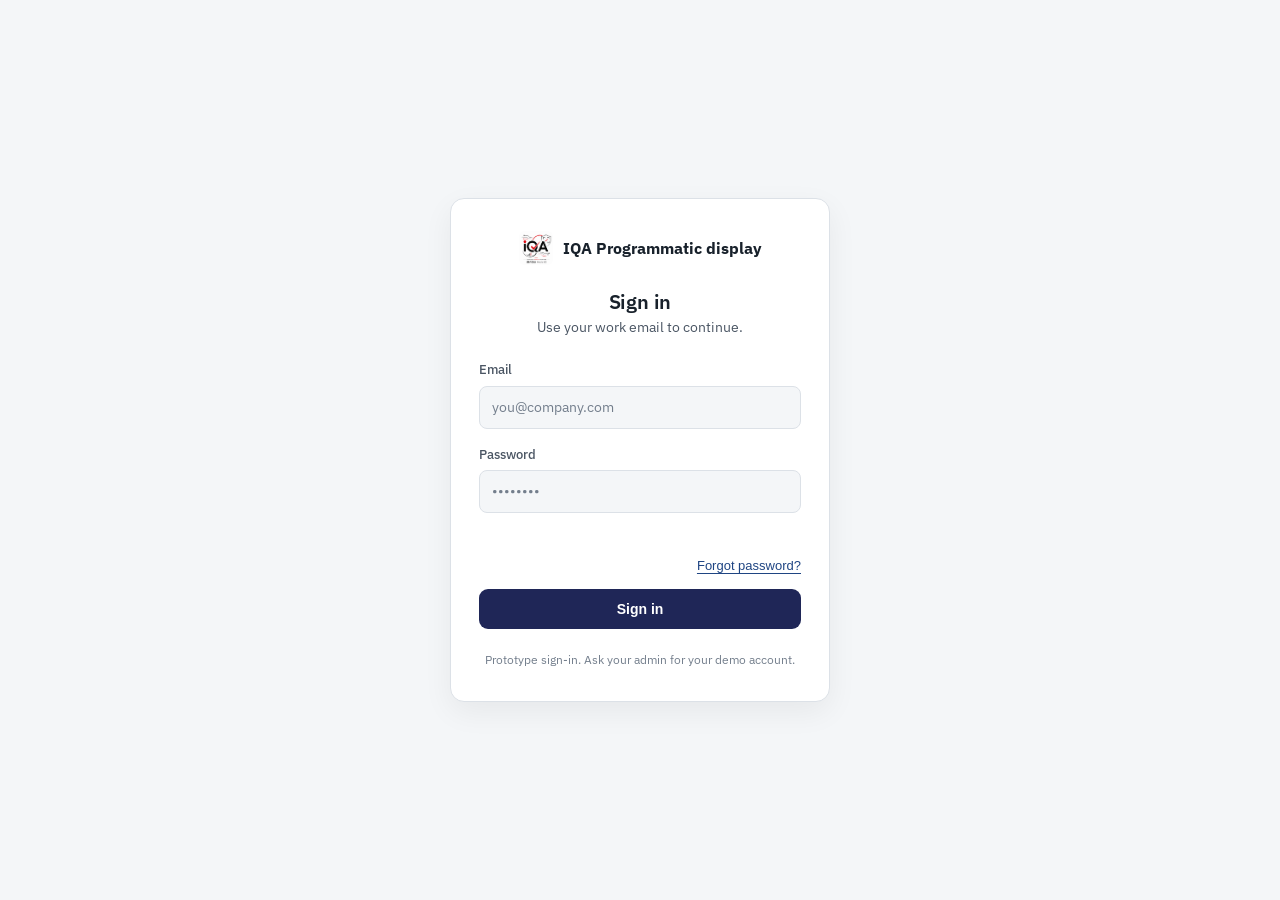
==== index.html @ e5da4bf6 "Add client/campaign selection with confirmation flow - Expand client dropdown with 6 clients (Driven" ====
<!doctype html>
<html lang="en">
<head>
<meta charset="utf-8">
<meta name="viewport" content="width=device-width, initial-scale=1, viewport-fit=cover">
<title>Document Intake</title>
<link rel="preconnect" href="https://fonts.googleapis.com">
<link rel="preconnect" href="https://fonts.gstatic.com" crossorigin>
<link rel="stylesheet" href="https://fonts.googleapis.com/css2?family=IBM+Plex+Sans:wght@400;500;600;700&family=IBM+Plex+Mono:wght@400;500&display=swap">
<link rel="stylesheet" href="css/styles.css">
<link rel="stylesheet" href="css/compare.css">
<style>
/* Multi-file boxes (Campaign Briefs, Supporting documents).
   They look like the single-file boxes; the file list opens as a dropdown so the boxes stay the same size. */
body .slots{grid-template-columns:repeat(4,minmax(0,1fr))}
@keyframes pulse{0%,100%{opacity:1}50%{opacity:.7}}
@keyframes sync-rot{to{transform:rotate(360deg)}}
.sync-spin svg{width:15px;height:15px;animation:sync-rot 1.4s linear infinite}
#found-sync-now svg{width:18px;height:18px}
@media (max-width:1100px){body .slots{grid-template-columns:repeat(2,minmax(0,1fr))}}
@media (max-width:600px){body .slots{grid-template-columns:1fr}}
.slot.group{position:relative}
.slot.group.popup-open{z-index:20}
.grp-toggle{all:unset;box-sizing:border-box;display:inline-flex;align-items:center;gap:6px;max-width:100%;cursor:pointer;font-size:14px;color:var(--ink,#18212B);border-radius:6px;padding:2px 0}
.grp-toggle:hover .grp-toggle-txt{text-decoration:underline}
.grp-toggle:focus-visible{outline:2px solid var(--accent,#1F4583);outline-offset:2px}
.grp-toggle svg{width:16px;height:16px;flex:none;transition:transform .15s}
.grp-toggle[aria-expanded="true"] svg{transform:rotate(180deg)}
.grp-pop{position:absolute;left:-1px;top:calc(100% + 6px);width:max(100%,480px);max-width:calc(100vw - 32px);box-sizing:border-box;background:var(--surface,#fff);border:1px solid var(--line,#DCE1E7);border-radius:10px;box-shadow:0 8px 24px rgba(24,33,43,.14);padding:6px;display:grid;gap:2px;max-height:min(420px,60vh);overflow:auto}
.slot.group[data-group="extra"] .grp-pop{left:auto;right:-1px}
@media (max-width:1100px){.slot.group .grp-pop{left:-1px;right:auto}.slots > .slot.group:nth-child(4) .grp-pop{left:auto;right:-1px}}
.grp-pop .gi{display:grid;grid-template-columns:minmax(0,1fr) auto;gap:4px 12px;align-items:center;padding:10px 12px;border-radius:8px}
.grp-pop .gi:hover{background:var(--sunken,#F4F6F8)}
.grp-pop .gi-name{font-size:14px;font-weight:500;min-width:0;white-space:normal;overflow-wrap:anywhere;line-height:1.35}
.grp-pop .gi-meta{font-size:12px;color:var(--ink-3,#6B7785);display:flex;align-items:center;gap:8px;min-width:0}
.grp-pop .gi-meta .ok{color:var(--ok,#276B43)}
.grp-pop .gi-meta .bad{color:var(--bad,#B42318)}
.grp-pop .gi-acts{grid-row:1 / span 2;grid-column:2;display:flex;align-items:center;gap:6px}
.grp-pop .move{font:inherit;font-size:13px;width:200px;flex:none;box-sizing:border-box;padding:2px 4px;border:1px solid var(--line,#DCE1E7);border-radius:6px;background:transparent;color:inherit}
.grp-pop .gi .track{height:3px;margin-top:4px;grid-column:1}
.grp-pop .gi-err{grid-column:1;font-size:12px;color:var(--bad,#B42318)}
@media (max-width:600px){body .slots > .slot.group:nth-child(n) .grp-pop{left:-1px;right:-1px;width:auto}.grp-pop .gi{grid-template-columns:1fr}.grp-pop .gi-acts{grid-row:auto;grid-column:1}}
/* ---------- Wider layout: use more of the screen on desktop ---------- */
body main,
body .appbar-in,
body .stepper-in{max-width:1440px;width:100%;box-sizing:border-box;margin-left:auto;margin-right:auto}
body main{padding-left:32px;padding-right:32px}
body .appbar-in,body .stepper-in{padding-left:32px;padding-right:32px}
/* progress steps spread across the bar, with room for their full captions */
body .stepper-in{display:flex;justify-content:space-between}
body .stepper-in .step{flex:1 1 0}
body .stepper-in .step:last-child{flex:0 0 auto}
body .stepper-in .step-line{flex:1 1 auto}
body .stepper .step-sub,body .stepper .step-name{max-width:none;overflow:visible;text-overflow:clip;white-space:nowrap}
/* welcome / connect card */
body #connect-view:not(.wide){max-width:920px;width:100%;box-sizing:border-box;margin-left:auto;margin-right:auto}
@media (max-width:720px){
  body main,body .appbar-in,body .stepper-in{padding-left:16px;padding-right:16px}
  body .stepper-in{overflow-x:auto}
}
/* SharePoint window: wider, with larger rows that are easy to click */
body .modal{width:min(760px,calc(100vw - 32px));max-width:none}
body .modal .modal-body{padding:20px 24px 24px}
/* The folder browser gets a much larger window so long file lists and their read-outs fit. */
body .modal.browsing{width:min(1120px,calc(100vw - 48px));max-height:calc(100vh - 48px);display:flex;flex-direction:column}
body .modal.browsing .modal-body{flex:1;min-height:0;overflow:auto}
body .modal.browsing .browse-list{max-height:clamp(340px,calc(100vh - 340px),760px)}
body .modal.browsing .browse-row .bs{font-size:13px}
body .modal .field input{min-height:44px;font-size:15px}
.browse-bar{padding:4px 0 10px;border-bottom:1px solid var(--line,#DCE1E7);margin-bottom:6px}
.browse-bar .iconbtn{width:36px;height:36px}
.crumbs{font-size:14px}
.crumbs button,.crumbs .here{padding:6px 6px}
/* Collapsible "Extracted campaign details" tile */
body #extract-panel{padding:0;overflow:hidden}
.extract-toggle{all:unset;box-sizing:border-box;width:100%;display:flex;align-items:center;gap:12px;padding:16px 20px;cursor:pointer}
.extract-toggle:hover{background:var(--sunken,#F4F6F8)}
.extract-toggle:focus-visible{outline:2px solid var(--accent,#1F4583);outline-offset:-2px}
.extract-toggle .et-main{display:flex;align-items:baseline;gap:12px;flex-wrap:wrap;flex:1;min-width:0}
.extract-toggle .et-title{font-size:16px;font-weight:600;color:var(--ink,#18212B)}
.extract-toggle .et-sum{font-size:13px;color:var(--ink-3,#6B7785)}
.extract-toggle .et-hint{font-size:13px;font-weight:600;color:var(--accent,#1F4583)}
.extract-toggle .et-chev{width:18px;height:18px;flex:none;color:var(--ink-3,#6B7785);transition:transform .15s}
.extract-toggle[aria-expanded="true"] .et-chev{transform:rotate(180deg)}
#extract-content{padding:0 20px 16px;border-top:1px solid var(--line,#DCE1E7)}
#extract-content .et-note{margin:12px 0 4px;font-size:13px;color:var(--ink-3,#6B7785)}
/* Profile menu must open above the progress steps */
body header.appbar,body .appbar,body .appbar-in{z-index:80}
body .appbar-in{position:relative}
body .user{position:relative}
body .user .menu{z-index:90}
body .stepper{position:relative;z-index:1}
/* Results: download button + revenue loss simulator */
.res-head{display:flex;align-items:flex-end;justify-content:space-between;gap:16px;flex-wrap:wrap}
.res-head .btn svg{margin-right:6px;vertical-align:-3px}
.sim-card{padding:20px;display:grid;gap:14px}
.sim-head{display:flex;justify-content:space-between;gap:16px;flex-wrap:wrap}
.sim-head h2{margin:0;font-size:16px}
.sim-head p{margin:4px 0 0;font-size:14px;color:var(--ink-2,#5A6675);max-width:560px}
.sim-total{display:grid;justify-items:end;gap:2px;text-align:right}
.sim-total span{font-size:12px;font-weight:600;text-transform:uppercase;letter-spacing:.04em;color:var(--ink-3,#6B7785)}
.sim-total b{font-size:26px;line-height:1.1;color:var(--bad,#8A1C1C)}
.sim-total small{font-size:12px;color:var(--ink-3,#6B7785)}
.sim-row{display:flex;align-items:center;gap:12px}
.sim-row select{flex:1;min-width:0;min-height:44px;font:inherit;font-size:15px;padding:0 12px;border:1px solid var(--line,#DCE1E7);border-radius:8px;background:var(--surface,#fff);color:inherit}
.sim-desc{margin:0;font-size:14px;color:var(--ink-2,#5A6675)}
.sim-grid{display:grid;grid-template-columns:220px 1fr;gap:12px 20px;align-items:center}
.sim-grid label{font-size:14px;color:var(--ink-2,#5A6675)}
.sim-grid input[type=number]{min-height:40px;font:inherit;font-size:15px;padding:0 12px;border:1px solid var(--line,#DCE1E7);border-radius:8px;background:var(--surface,#fff);color:inherit;box-sizing:border-box;width:100%}
.sim-range{display:flex;align-items:center;gap:14px}
.sim-range input{flex:1;accent-color:var(--accent,#1F4583)}
.sim-range output{min-width:64px;text-align:right;font-weight:600;font-variant-numeric:tabular-nums}
.sim-result{display:flex;justify-content:space-between;align-items:baseline;gap:12px;padding-top:14px;border-top:1px solid var(--line,#DCE1E7)}
.sim-result > span{font-size:15px;color:var(--ink-2,#5A6675)}
.sim-result b{font-size:30px;color:var(--bad,#8A1C1C);font-variant-numeric:tabular-nums}
.sim-note{display:block;font-size:12px;color:var(--ink-3,#6B7785)}
.sim-foot{display:flex;justify-content:space-between;align-items:flex-start;gap:16px}
.sim-foot p{margin:0;font-size:12px;color:var(--ink-3,#6B7785);max-width:720px}
.sim-foot .linkbtn{font-size:13px;white-space:nowrap}
.sim-modes{display:inline-flex;gap:4px;padding:4px;border-radius:999px;background:var(--sunken,#ECEFF3);justify-self:start;flex-wrap:wrap}
.sim-mode{all:unset;cursor:pointer;font-size:13px;font-weight:600;padding:7px 14px;border-radius:999px;color:var(--ink-2,#5A6675)}
.sim-mode[aria-selected="true"]{background:var(--surface,#fff);color:var(--ink,#18212B);box-shadow:0 1px 3px rgba(24,33,43,.12)}
.sim-mode:focus-visible{outline:2px solid var(--accent,#1F4583);outline-offset:2px}
.sim-count{font-weight:500;color:var(--ink-3,#6B7785)}
.lib{position:relative}
.lib-btn{all:unset;box-sizing:border-box;width:100%;display:flex;align-items:center;gap:10px;min-height:44px;padding:0 12px;border:1px solid var(--line,#DCE1E7);border-radius:8px;background:var(--surface,#fff);cursor:pointer;font-size:15px}
.lib-btn:hover{border-color:var(--ink-3,#6B7785)}
.lib-btn:focus-visible{outline:2px solid var(--accent,#1F4583);outline-offset:1px}
.lib-btn svg{width:18px;height:18px;flex:none;color:var(--ink-3,#6B7785);transition:transform .15s}
.lib-btn[aria-expanded="true"] svg{transform:rotate(180deg)}
.lib-btn-name{flex:1;min-width:0;overflow:hidden;text-overflow:ellipsis;white-space:nowrap}
.lib-pop{position:absolute;left:0;right:0;top:calc(100% + 6px);z-index:30;background:var(--surface,#fff);border:1px solid var(--line,#DCE1E7);border-radius:10px;box-shadow:0 8px 24px rgba(24,33,43,.14);padding:8px}
.lib-pop input{box-sizing:border-box;width:100%;min-height:38px;font:inherit;font-size:14px;padding:0 10px;border:1px solid var(--line,#DCE1E7);border-radius:6px;margin-bottom:6px;background:var(--surface,#fff);color:inherit}
.lib-list{list-style:none;margin:0;padding:0;max-height:244px;overflow:auto}
.lib-list li{display:flex;align-items:center;gap:10px;padding:9px 10px 9px 12px;border-radius:6px;cursor:pointer;font-size:14px;border-left:4px solid var(--sevc,transparent)}
.lib-list li .t{flex:1;min-width:0}
.lib-list li:hover,.lib-list li.active{background:var(--sunken,#F4F6F8)}
.lib-list li[aria-selected="true"] .t{font-weight:600}
.lib-list .empty{color:var(--ink-3,#6B7785);cursor:default}
.lib-detail{display:grid;grid-template-columns:1fr 1fr;gap:12px}
.lib-detail > div{padding:10px 12px;border-radius:8px;background:var(--sunken,#F4F6F8)}
.lib-detail span{font-size:12px;font-weight:600;text-transform:uppercase;letter-spacing:.04em;color:var(--ink-3,#6B7785)}
.lib-detail p{margin:4px 0 0;font-size:13px;color:var(--ink-2,#5A6675);line-height:1.45}
.sim-calc{margin:-6px 0 0;text-align:right;font-size:13px;color:var(--ink-2,#5A6675);font-variant-numeric:tabular-nums}
.pill.info{background:var(--sunken,#ECEFF3);color:var(--ink-2,#5A6675)}

.limits{display:flex;align-items:center;gap:10px}
.limits .limits-i{margin-left:auto;flex:none}
.lock-note{margin:0;padding:10px 14px;border:1px dashed var(--line,#C9D1DA);border-radius:10px;background:var(--sunken,#F6F8FA);color:var(--ink-3,#6B7785);font-size:13.5px}
.ac-list.lim{grid-template-columns:1fr}
.ac-list.lim small{display:block;color:var(--ink-3,#6B7785);font-size:12.5px}
body.no-connect .stepper{display:none}
.connect-noaccess{max-width:520px;margin:20px auto;text-align:center;display:flex;flex-direction:column;align-items:center}
.connect-noaccess .btn{align-self:center}

/* Roles and access */
.role-chips{display:flex;flex-wrap:wrap;gap:4px;margin-top:8px}
.rchip{display:inline-block;padding:2px 8px;border-radius:999px;background:#E8EEF8;color:#1F4583;font-size:12px;font-weight:600}
.connect-noaccess{padding:18px 22px;border-radius:12px;border:1px solid var(--line,#DCE1E7);background:var(--sunken,#F4F6F8)}
.connect-noaccess strong{display:block;font-size:16px}
.connect-noaccess p{margin:6px 0 14px;font-size:14px;color:var(--ink-2,#5A6675)}
.ro-status{display:flex;align-items:center;gap:10px;flex-wrap:wrap}
.ro-note{font-size:12.5px;color:var(--ink-3,#6B7785)}
body .modal.access-modal{width:min(1120px,calc(100vw - 48px));max-height:calc(100vh - 48px);display:flex;flex-direction:column}
body .modal.access-modal .modal-body{flex:1;min-height:0;overflow:auto}
.access-modal h4{margin:20px 0 8px;font-size:14px;text-transform:uppercase;letter-spacing:.04em;color:var(--ink-3,#6B7785)}
.ac-lead{margin:0;font-size:14.5px}
.ac-mine{display:flex;flex-wrap:wrap;gap:6px;margin-bottom:10px}
.ac-list{list-style:none;margin:0;padding:0;display:grid;grid-template-columns:repeat(auto-fill,minmax(240px,1fr));gap:6px 18px}
.ac-list li{display:flex;align-items:center;gap:8px;font-size:14px}
.ac-list li.no{color:var(--ink-3,#6B7785)}
.ck{width:16px;height:16px;flex:none;display:inline-flex;align-items:center;justify-content:center}
.ck.yes{color:#1B7A45}.ck.no{color:#9AA4B0;font-weight:700}
.ac-table{width:100%;border-collapse:collapse;font-size:13px}
.ac-table th,.ac-table td{padding:8px 10px;border-bottom:1px solid var(--line,#DCE1E7);text-align:left;vertical-align:top}
.ac-table th.c,.ac-table td.c{text-align:center}
.ac-table th{font-size:12px;color:var(--ink-3,#6B7785);font-weight:600}
.ac-table td small{display:block;margin-top:2px;color:var(--ink-3,#6B7785);font-size:12px}
.ac-table .mono{font-family:ui-monospace,Menlo,monospace;font-size:12px}
.ac-table tr.me{background:#F3F7FD}
.ac-note{margin:8px 0 0;font-size:12.5px;color:var(--ink-3,#6B7785)}
.ac-rules{margin:0;padding-left:18px;display:grid;gap:4px;font-size:14px;color:var(--ink-2,#5A6675)}
.demo-role{display:inline-flex;align-items:center;gap:6px;font-size:12px;margin-left:8px}
.demo-role select{font:inherit;font-size:12px;padding:3px 6px;max-width:210px}

/* Required-file nudge, campaign confirmation, file read-outs */
.nudge{display:flex;gap:12px;align-items:flex-start;padding:14px 16px;border-radius:10px;border:1px solid #F6CE8B;border-left:4px solid #F79009;background:#FFF8E8;margin:0 0 14px}
.nudge>svg{width:22px;height:22px;flex:none;color:#B45309;margin-top:1px}
.nudge strong{display:block;font-size:15px;color:#7A4500}
.nudge p{margin:4px 0 10px;font-size:13.5px;line-height:1.45;color:#5C4A2A}
.nudge .nact{display:flex;align-items:center;gap:16px;flex-wrap:wrap}
.confirm-card{border:1px solid var(--accent,#1F4583);border-radius:12px;background:#F3F7FD;padding:16px 18px;margin:0 0 14px}
.cf-head{display:flex;gap:12px;align-items:flex-start}
.cf-ic{width:28px;height:28px;border-radius:50%;background:var(--accent,#1F4583);color:#fff;display:inline-flex;align-items:center;justify-content:center;font-weight:700;flex:none}
.cf-head h3{margin:0;font-size:16px}
.cf-head p{margin:3px 0 0;font-size:13.5px;color:var(--ink-2,#5A6675)}
.cands{display:grid;gap:8px;margin:14px 0}
.cand{display:flex;gap:12px;align-items:flex-start;padding:12px 14px;border:1px solid var(--line,#DCE1E7);border-radius:10px;background:#fff;cursor:pointer}
.cand.on{border-color:var(--accent,#1F4583);box-shadow:0 0 0 1px var(--accent,#1F4583)}
.cand input{margin-top:4px;accent-color:var(--accent,#1F4583)}
.cand .cb{min-width:0;flex:1}
.cand .ct{display:flex;gap:10px;align-items:baseline;flex-wrap:wrap}
.cand .ct b{font-size:15px}
.cand .mono{font-family:ui-monospace,Menlo,monospace;font-size:12px;color:var(--ink-3,#6B7785)}
.cand small{display:block;margin-top:2px;font-size:12.5px;color:var(--ink-3,#6B7785);overflow-wrap:anywhere}
.cand .tags{display:flex;gap:6px;flex-wrap:wrap;margin-top:8px}
.tg{display:inline-flex;align-items:center;gap:4px;padding:2px 8px;border-radius:999px;font-size:12px;font-weight:600}
.tg svg{width:12px;height:12px}
.tg.ok{background:#E6F6EC;color:#1B6B3C}.tg.warn{background:#FFF4DC;color:#8A5200}
.cf-actions{display:flex;align-items:center;gap:16px;flex-wrap:wrap}
.cf-note{font-size:13px;color:var(--ink-3,#6B7785)}
.confirmed{display:flex;align-items:center;gap:10px;padding:10px 14px;border-radius:10px;background:#E6F6EC;border:1px solid #A9DDBF;color:#1B5E37;margin:0 0 14px;font-size:14px}
.confirmed svg{width:18px;height:18px;flex:none}
.confirmed .mono{font-family:ui-monospace,Menlo,monospace;font-size:12px;opacity:.8}
.confirmed .linkbtn{margin-left:auto}
.found-hint{font-size:13px;color:#8A5200;align-self:center}
.fname2{display:flex;flex-direction:column;min-width:0}
.fname2 .fn{overflow:hidden;text-overflow:ellipsis;white-space:nowrap}
.fsub{display:block;margin-top:2px;font-size:12px;line-height:1.35;color:var(--ink-3,#6B7785);white-space:normal}
.fsub b{font-weight:600;color:var(--ink-2,#5A6675)}
.found-table tr.is-skip .why{display:block;margin-top:4px;font-size:12.5px;color:#8A5200}
.browse-row .bf{display:flex;flex-direction:column;min-width:0;flex:1}
.browse-row .bn{overflow:hidden;text-overflow:ellipsis;white-space:nowrap}
.browse-row .bs{margin-top:2px;font-size:12px;line-height:1.35;color:var(--ink-3,#6B7785)}
.browse-row .bs b{font-weight:600;color:var(--ink-2,#5A6675)}
.browse-row .bs.skip{color:#8A5200}
.browse-row.file.is-skip .bn{color:var(--ink-3,#6B7785)}
.foot-actions{display:flex;align-items:center;gap:16px;flex-wrap:wrap}
.note-warn{color:#B45309;font-weight:600}
.rv-missing{margin:10px 0 0;padding:10px 12px;border-radius:8px;background:#FFF4DC;border:1px solid #F6CE8B;color:#7A4500;font-size:13.5px}
@media (max-width:640px){.confirmed{flex-wrap:wrap}.confirmed .linkbtn{margin-left:0}}
.sev-chip{display:inline-flex;align-items:center;justify-content:center;min-width:68px;padding:3px 10px;border-radius:6px;font-size:12px;font-weight:700;letter-spacing:.02em;border:1px solid var(--sevb);background:var(--sevbg);color:var(--sevt);white-space:nowrap}
[data-sev="Critical"]{--sevc:#D92D20;--sevb:#F5B5B0;--sevbg:#FDECEA;--sevt:#9F1C12}
[data-sev="High"]{--sevc:#F79009;--sevb:#F6CE8B;--sevbg:#FFF4DC;--sevt:#8A5200}
[data-sev="Medium"]{--sevc:#2E9E5B;--sevb:#A9DDBF;--sevbg:#E6F6EC;--sevt:#1B6B3C}
.lib-btn[data-sev]{border-left:4px solid var(--sevc)}
.lib-detail > div[data-sev]{background:var(--sevbg);border:1px solid var(--sevb);border-left:4px solid var(--sevc)}
.lib-detail > div[data-sev] span{color:var(--sevt)}
.lib-detail > div[data-sev] p{color:#2B3440}

@media (max-width:640px){.lib-detail{grid-template-columns:1fr}.sim-calc{text-align:left}}
@media (max-width:640px){.sim-grid{grid-template-columns:1fr;gap:6px}.sim-grid label{margin-top:6px}.sim-total{justify-items:start;text-align:left}}

/* results page: collapsible simulator, embedded comparison, QA summary */
.sim-head{cursor:pointer}
.sim-head h2{margin:0}
.sim-toggle{all:unset;box-sizing:border-box;display:inline-flex;align-items:center;gap:8px;cursor:pointer;font-size:16px;font-weight:600;color:var(--ink,#18212B);border-radius:6px}
.sim-toggle:focus-visible{outline:2px solid var(--accent,#1F4583);outline-offset:3px}
.sim-toggle svg{width:18px;height:18px;flex:none;color:var(--ink-3,#6B7785);transition:transform .15s}
.sim-toggle[aria-expanded="true"] svg{transform:rotate(180deg)}
.sim-body{display:grid;gap:14px}
.sim-card:not(.is-open) .sim-head p{display:none}
.cmp-sec{display:grid;gap:8px}
.cmp-sec>h2{margin:0;font-size:16px}
.cmp-sec>p{margin:0;font-size:14px;color:var(--ink-2,#5A6675)}
.qa{display:grid;gap:16px}
.qa h2{margin:0;font-size:16px}
.qa-hero{display:grid;grid-template-columns:repeat(4,minmax(0,1fr));gap:12px}
.qa-stat{border:1px solid var(--line,#DCE1E7);border-radius:12px;padding:14px 16px;background:#fff;display:grid;gap:2px;align-content:start}
.qa-stat span{font-size:12px;font-weight:600;text-transform:uppercase;letter-spacing:.04em;color:var(--ink-3,#6B7785)}
.qa-stat b{font-size:26px;line-height:1.15}
.qa-stat small{font-size:12.5px;color:var(--ink-3,#6B7785)}
.qa-stat.good{background:#F0FAF4;border-color:#BFE3CC}.qa-stat.good b{color:#1B6B3C}
.qa-stat.bad b{color:var(--bad,#8A1C1C)}.qa-stat.warn b{color:#8A5200}
.qa-card{border:1px solid var(--line,#DCE1E7);border-radius:12px;padding:16px 18px;background:#fff;display:grid;gap:10px}
.qa-card>p{margin:0;font-size:14px;color:var(--ink-2,#5A6675)}
.qa-two{display:grid;grid-template-columns:1fr 1fr;gap:12px}
.qa-lines{display:grid;gap:6px;margin:0;padding:0;list-style:none;font-size:14px}
.qa-lines li{display:flex;justify-content:space-between;gap:12px;border-bottom:1px solid var(--line,#E6EAEF);padding-bottom:6px}
.qa-lines li:last-child{border-bottom:0;padding-bottom:0}
.qa-tbl-wrap{overflow:auto}
.qa-tbl{width:100%;border-collapse:collapse;font-size:13.5px}
.qa-tbl th,.qa-tbl td{text-align:left;vertical-align:top;padding:9px 10px;border-bottom:1px solid var(--line,#E6EAEF)}
.qa-tbl th{font-size:12px;color:var(--ink-3,#6B7785);font-weight:600}
.qa-tbl .muted{color:var(--ink-3,#6B7785)}
.qa-tbl td.n{white-space:nowrap;font-weight:600}
.qa-lock{margin:0;padding:12px 14px;border:1px dashed var(--line,#CBD3DC);border-radius:10px;font-size:14px;color:var(--ink-2,#5A6675);background:var(--sunken,#F6F8FA)}
.qa-conf{display:grid;grid-template-columns:auto 1fr;gap:18px;align-items:center}
.qa-conf-n{font-size:34px;font-weight:700;line-height:1;color:var(--ok,#1B6B3C)}
.qa-conf-n small{display:block;font-size:12px;font-weight:600;color:var(--ink-3,#6B7785);margin-top:4px}
.qa-fac{display:grid;gap:8px;margin:0;padding:0;list-style:none}
.qa-fac li{display:grid;grid-template-columns:1fr auto;gap:2px 12px;font-size:14px}
.qa-fac small{grid-column:1/-1;color:var(--ink-3,#6B7785);font-size:12.5px}
.qa-bar{grid-column:1/-1;height:6px;border-radius:99px;background:#E6EAEF;overflow:hidden}.qa-bar i{display:block;height:100%;background:var(--accent,#1F4583)}
.qa-det{border:1px solid var(--line,#DCE1E7);border-radius:12px;background:#fff}
.qa-det>summary{cursor:pointer;padding:14px 18px;font-size:16px;font-weight:600;list-style:none;display:flex;gap:10px;align-items:center}
.qa-det>summary::-webkit-details-marker{display:none}
.qa-det>summary .sum-n{font-size:13px;font-weight:400;color:var(--ink-3,#6B7785)}
.qa-det>summary:focus-visible{outline:2px solid var(--accent,#1F4583);outline-offset:-2px;border-radius:12px}
.qa-det[open]>summary{border-bottom:1px solid var(--line,#E6EAEF)}
.qa-det>div{padding:12px 18px 16px}
@media (max-width:860px){.qa-hero{grid-template-columns:1fr 1fr}.qa-two{grid-template-columns:1fr}}
@media (max-width:520px){.qa-hero{grid-template-columns:1fr}.qa-conf{grid-template-columns:1fr}}

/* ---------- Salesforce-style path, progress bar, record header, hover tips (SLDS 2 look: brighter blue, rounded, airy) ---------- */
:root{--sf-blue:#0176D3;--sf-blue-d:#014486;--sf-green:#2E844A;--sf-green-l:#45C65A}
body .stepper{background:#fff;border-bottom:1px solid #E5E8EC}
.flow-row{display:flex;align-items:center;gap:14px;padding-top:10px;padding-bottom:10px}
.flow-step{font-size:13px;font-weight:600;color:var(--ink,#18212B);white-space:nowrap}
.flow-step span{font-weight:400;color:var(--ink-3,#6B7785)}
.flow-track{flex:1;height:6px;border-radius:99px;background:#E1E7EE;overflow:hidden}
.flow-track i{display:block;height:100%;width:0;border-radius:99px;background:var(--sf-blue);transition:width .45s ease,background .3s}
.flow-track i.full{background:var(--sf-green)}
.flow-pct{font-size:13px;font-weight:600;color:var(--ink-2,#44505E);min-width:38px;text-align:right}
body #stepper{list-style:none;margin:0;display:flex;justify-content:flex-start;gap:0;padding-top:0;padding-bottom:14px}
body #stepper .pth{flex:1 1 0;min-width:0;position:relative}
body #stepper .pth+.pth{margin-left:-12px}
body #stepper .pth-btn{all:unset;box-sizing:border-box;width:100%;height:50px;display:flex;align-items:center;gap:10px;padding:0 26px 0 30px;cursor:pointer;background:#E3E9F0;color:#2B3642;
  clip-path:polygon(0 0,calc(100% - 15px) 0,100% 50%,calc(100% - 15px) 100%,0 100%,15px 50%);transition:background .15s}
body #stepper .pth:first-child .pth-btn{padding-left:20px;clip-path:polygon(0 0,calc(100% - 15px) 0,100% 50%,calc(100% - 15px) 100%,0 100%);border-radius:25px 0 0 25px}
body #stepper .pth:last-child .pth-btn{padding-right:20px;clip-path:polygon(0 0,100% 0,100% 100%,0 100%,15px 50%);border-radius:0 25px 25px 0}
body #stepper .pth:first-child:last-child .pth-btn{clip-path:none;border-radius:25px}
body #stepper .pth-btn:hover{background:#D3DDE8}
body #stepper .pth-btn:focus-visible{outline:2px solid var(--sf-blue-d);outline-offset:-4px}
body #stepper .is-done .pth-btn{background:var(--sf-green-l);background:#4BCA63;color:#0B3D1B}
body #stepper .is-done .pth-btn:hover{background:#3DB955}
body #stepper .is-current .pth-btn{background:var(--sf-blue);color:#fff}
body #stepper .is-locked .pth-btn{background:#EEF1F5;color:#7A8694;cursor:not-allowed}
.pth-ic{width:22px;height:22px;flex:none;border-radius:50%;display:grid;place-items:center;font-size:12px;font-weight:700;border:1.5px solid currentColor}
.is-done .pth-ic{border-color:#0B3D1B;background:#0B3D1B;color:#fff}.is-done .pth-ic svg{width:13px;height:13px}
.is-current .pth-ic{background:#fff;color:var(--sf-blue);border-color:#fff}
.pth-txt{display:grid;min-width:0;line-height:1.2}
.pth-name{font-size:13.5px;font-weight:700;white-space:nowrap}
.pth-sub{font-size:12px;opacity:.85;white-space:nowrap;overflow:hidden;text-overflow:ellipsis}
@media (max-width:720px){body #stepper{overflow-x:auto}body #stepper .pth{flex:0 0 168px}.flow-step span{display:none}}
.rec-head{background:#fff;border:1px solid #DDE3EA;border-radius:14px;box-shadow:0 1px 3px rgba(24,33,43,.06);overflow:hidden}
.rec-top{display:flex;align-items:center;gap:14px;padding:16px 20px;flex-wrap:wrap}
.rec-ic{width:44px;height:44px;border-radius:10px;background:var(--sf-blue);color:#fff;display:grid;place-items:center;flex:none}
.rec-ic svg{width:24px;height:24px}
.rec-main{flex:1;min-width:220px;display:grid;gap:2px}
.rec-obj{font-size:12px;font-weight:600;color:var(--ink-3,#6B7785);letter-spacing:.02em}
.rec-head h1{margin:0;font-size:22px;line-height:1.2}
.rec-hl{display:flex;flex-wrap:wrap;gap:12px 40px;margin:0;padding:14px 20px 16px;border-top:1px solid #E6EAEF;background:#FAFBFC}
.rec-hl>div{display:grid;gap:3px;min-width:0}
.rec-hl dt{font-size:12px;color:var(--ink-3,#6B7785)}
.rec-hl dd{margin:0;font-size:14px;font-weight:500;color:var(--ink,#18212B)}
.rec-hl dd.pos{color:var(--sf-green)}
.tip{position:relative;display:inline-flex;align-items:center;gap:6px}
.tip-i{all:unset;box-sizing:border-box;width:16px;height:16px;border-radius:50%;border:1.5px solid #6B7785;color:#6B7785;font:700 10.5px/13px sans-serif;text-align:center;cursor:help}
.tip-i:focus-visible{outline:2px solid var(--sf-blue);outline-offset:2px}
.tip-b{position:absolute;left:0;bottom:calc(100% + 9px);width:min(300px,78vw);padding:10px 12px;border-radius:8px;background:#18212B;color:#fff;font-size:12.5px;line-height:1.45;font-weight:400;box-shadow:0 6px 18px rgba(0,0,0,.22);opacity:0;visibility:hidden;transform:translateY(3px);transition:opacity .12s,transform .12s;z-index:40;pointer-events:none}
.tip-b::after{content:"";position:absolute;left:14px;top:100%;border:6px solid transparent;border-top-color:#18212B}
.tip:hover .tip-b,.tip:focus-within .tip-b{opacity:1;visibility:visible;transform:none}
.tip.tip-off .tip-b{opacity:0;visibility:hidden}
.qa-tbl td.ts{white-space:nowrap}
.qa-sub{margin:0;font-size:13.5px;color:var(--ink-2,#5A6675)}

/* ---------- results page: Salesforce-style three-region record layout (sides 1 : centre 3 : sides 1, i.e. 3:2) ---------- */
:root{--wrap:1800px}
body .appbar-in,body .flow-wrap,body main{max-width:var(--wrap)!important;width:100%;box-sizing:border-box;margin-left:auto;margin-right:auto}
body .appbar-in,body .flow-wrap{padding-left:32px;padding-right:32px}
@media (max-width:720px){body .appbar-in,body .flow-wrap,body main{padding-left:16px;padding-right:16px}}
body .stepper{display:block!important}
body #stepper{padding-left:0!important;padding-right:0!important}
body #pagehead,body #docs-area,body #banners{max-width:none!important;width:100%;box-sizing:border-box}
#res-summary.res-grid:not([hidden]){display:grid;gap:20px}
.res-row{display:grid;grid-template-columns:minmax(0,3fr) minmax(300px,2fr);gap:20px;align-items:start}
.res-row>*{min-width:0}
.res-left{display:grid;gap:16px;min-width:0}
.res-stack{display:grid;gap:16px}
.res-grid>.foot{margin-top:0}
@media (max-width:1199px){.res-row{grid-template-columns:1fr}}
.sum-box{padding:16px 18px;display:grid;gap:10px}
.sum-box h2{margin:0;font-size:16px}
.sum-box .rec-hl{flex-direction:column;flex-wrap:nowrap;gap:0;padding:0;border:0;background:none}
.sum-box .rec-hl>div{display:flex;justify-content:space-between;align-items:baseline;gap:12px;padding:9px 0;border-bottom:1px solid #EEF1F4}
.sum-box .rec-hl>div:last-child{border-bottom:0;padding-bottom:0}
.sum-box .rec-hl dd{text-align:right}
.res-stack .val-card{padding:16px 18px!important}
.res-stack .facts{grid-template-columns:1fr 1fr!important}
.cmp-sec{background:#fff;border:1px solid #DDE3EA;border-radius:14px;box-shadow:0 1px 3px rgba(24,33,43,.06);padding:18px 20px;gap:10px;min-width:0}
.cmp-sec .cmp table th,.cmp-sec .cmp table td{padding-top:8px;padding-bottom:8px}
.qa{max-width:1280px;margin-left:auto;margin-right:auto;width:100%}

/* Potential issues: status buttons sit on the right of each card and their form pops over instead of pushing the card open */
.issue-card{position:relative;display:grid!important;grid-template-columns:minmax(0,1fr) auto;column-gap:24px;align-items:start;overflow:visible!important}
.issue-card>h3,.issue-card>p,.issue-card>.issue-meta{grid-column:1}
.issue-card>.issue-triage{grid-column:2;grid-row:1/span 3;border:0!important;margin:0!important;padding:0!important;justify-self:end}
.issue-card:has(.tri-form:not([hidden])){z-index:30}
@media (max-width:700px){.issue-card{grid-template-columns:1fr}.issue-card>.issue-triage{grid-column:1;grid-row:auto;justify-self:start}}
/* Re-check: dark, with a red pulsing ring and dot until it has been clicked (and again after new fixes are logged) */
.rec-actions{display:flex;align-items:center;gap:14px;flex-wrap:wrap}

/* comparison table: DV360 status + priority */
#cmp-root .cmp .pill.sev-critical,#cmp-root .pill.sev-critical{background:#6E0F0B;color:#fff}
#cmp-root .cmp-table .pill.dv{cursor:default}
#cmp-root .cmp-table td.dvst{white-space:nowrap;vertical-align:top}
#cmp-root .cmp-table td.st .diff-note{font-size:11px;font-weight:600;letter-spacing:.02em;color:var(--ink-3,#6B7785)}
/* action buttons on the results bar: same size, bold */
.rec-actions .btn,.foot-back .btn{display:inline-flex;align-items:center;justify-content:center;gap:8px;box-sizing:border-box;width:216px;min-width:216px;height:44px;min-height:44px;margin:0!important;padding:0 14px;align-self:center;text-align:center;white-space:nowrap;line-height:1}
.rec-actions{align-items:center!important}
.rec-actions .btn-recheck::after{top:-6px;right:-6px}
.rtag{display:inline-block;margin-left:10px;padding:2px 10px;border-radius:999px;background:#FDECEA;color:#B42318;font-size:12px;font-weight:700;vertical-align:middle;letter-spacing:.02em}
.btn-back{display:inline-flex;align-items:center;gap:8px;font-weight:700!important;color:#0B2A5B!important;background:#fff!important;border:1.5px solid #0B2A5B!important;border-radius:10px;padding:0 18px;cursor:pointer}
.btn-back:hover{background:#EAF1FB!important}
.btn-back svg{stroke:#0B2A5B}
.foot-back{display:flex;justify-content:flex-start;padding:4px 0 8px}
@media (max-width:640px){.rec-actions{width:100%}.rec-actions .btn{flex:1 1 100%;width:100%}}

/* comparison row drawer: wider slide-out panel */
#cmp-root .cmp-drawer{position:fixed!important;top:0!important;right:0!important;bottom:0!important;left:auto!important;height:100vh!important;max-height:none!important;width:min(780px,94vw)!important;max-width:94vw!important;overflow:auto;box-sizing:border-box;background:#fff;border-left:1px solid #D5DCE6;box-shadow:-18px 0 48px rgba(11,42,91,.22);padding:22px 26px 28px;z-index:90;animation:drIn .22s ease-out}
#cmp-root .cmp-drawer[hidden]{display:none!important}
#cmp-root .cmp-drawer .d-table{width:100%;table-layout:auto}
#cmp-root .cmp-drawer .d-table td,#cmp-root .cmp-drawer .d-table th{overflow-wrap:anywhere;word-break:break-word}
@keyframes drIn{from{transform:translateX(40px);opacity:0}to{transform:none;opacity:1}}
@media (prefers-reduced-motion:reduce){#cmp-root .cmp-drawer{animation:none}}
.btn-recheck{position:relative;display:inline-flex;align-items:center;gap:8px;font-weight:700!important;color:#fff!important;background:#0B2A5B!important;border:1.5px solid #0B2A5B!important;border-radius:10px;padding:0 18px;min-height:44px;cursor:pointer}
.btn-recheck svg{width:16px;height:16px;flex:none;color:#fff!important;stroke:#fff!important}
.btn-recheck:hover{background:#123B7D!important}
.btn-recheck:disabled{opacity:.75;cursor:wait}
.btn-recheck.nudge{animation:rcPulse 1.7s ease-out infinite,rcBlink 1.7s ease-in-out infinite}
.btn-recheck.nudge::after{content:"";position:absolute;top:-6px;right:-6px;width:14px;height:14px;border-radius:50%;background:#E5322D;border:2px solid #fff;animation:rcDot 1.7s ease-in-out infinite}
.btn-recheck.nudge:hover,.btn-recheck.nudge:focus-visible,.btn-recheck.nudge:hover::after{animation-play-state:paused}
@keyframes rcPulse{0%{box-shadow:0 0 0 0 rgba(229,50,45,.6)}70%{box-shadow:0 0 0 13px rgba(229,50,45,0)}100%{box-shadow:0 0 0 0 rgba(229,50,45,0)}}
@keyframes rcBlink{0%,100%{filter:brightness(1)}50%{filter:brightness(1.4)}}
@keyframes rcDot{0%,100%{transform:scale(1)}50%{transform:scale(1.3)}}
@media (prefers-reduced-motion:reduce){.btn-recheck.nudge,.btn-recheck.nudge::after{animation:none}}
.rec-head{overflow:visible!important}
/* title bar stays put while the page scrolls under it */
.rec-sticky{position:sticky;top:var(--sticky-top,0px);z-index:30;padding:6px 0;background:rgba(243,245,248,.94);backdrop-filter:blur(8px);-webkit-backdrop-filter:blur(8px)}
/* comparison table: long values wrap instead of overlapping their neighbours */
#cmp-root table{width:100%;table-layout:auto}
#cmp-root th{white-space:nowrap}
#cmp-root td{vertical-align:top;overflow-wrap:anywhere;min-width:90px;max-width:260px}
#cmp-root td.st,#cmp-root td.res{white-space:nowrap;min-width:0;max-width:none}
#cmp-root td.corr{min-width:130px}
#cmp-root .was,#cmp-root .now{display:block}
#cmp-root .arr{display:none}
#cmp-root .now::before{content:"→ ";font-weight:400;color:#6B7785}
/* notifications */
.notif{position:relative;display:inline-flex}
.notif-btn{position:relative}
.notif-btn.ring svg{animation:bellRing 1s ease-in-out 1}
@keyframes bellRing{0%,100%{transform:rotate(0)}15%{transform:rotate(14deg)}30%{transform:rotate(-12deg)}45%{transform:rotate(9deg)}60%{transform:rotate(-6deg)}75%{transform:rotate(3deg)}}
.notif-badge{position:absolute;top:-3px;right:-3px;min-width:17px;height:17px;padding:0 4px;box-sizing:border-box;border-radius:99px;background:#E5322D;color:#fff;border:2px solid #fff;font:700 10px/13px sans-serif;text-align:center}
.notif-btn.has-action .notif-badge{animation:rcDot 1.7s ease-in-out infinite}
.notif-panel{position:absolute;right:0;top:calc(100% + 10px);width:min(400px,calc(100vw - 24px));max-height:min(70vh,520px);overflow:auto;background:#fff;border:1px solid #DDE3EA;border-radius:14px;box-shadow:0 16px 40px rgba(24,33,43,.22);z-index:200;text-align:left}
.np-head{display:flex;justify-content:space-between;align-items:baseline;gap:10px;padding:14px 16px 10px;border-bottom:1px solid #E6EAEF;position:sticky;top:0;background:#fff}
.np-head b{font-size:15px}.np-sub{font-size:12.5px;color:var(--ink-3,#6B7785)}
.np-list{list-style:none;margin:0;padding:0}
.np-item{display:grid;grid-template-columns:32px 1fr;gap:10px;padding:12px 16px;border-bottom:1px solid #EEF1F4}
.np-item:last-child{border-bottom:0}
.np-item.unread{background:#F5F9FE}
.np-ic{width:32px;height:32px;border-radius:50%;display:grid;place-items:center;background:#E6EEF8;color:#1F4583}
.np-item.action .np-ic{background:#FBE3E1;color:#B42318}
.np-ic svg{width:17px;height:17px}
.np-body b{font-size:13.5px;display:block}
.np-body p{margin:2px 0 6px;font-size:13px;color:var(--ink-2,#44505E);line-height:1.4}
.np-time{font-size:12px;color:var(--ink-3,#6B7785);margin-right:10px}
.np-cta{font:inherit;font-size:12.5px;font-weight:700;padding:5px 12px;border-radius:8px;border:1.5px solid #0B2A5B;background:#0B2A5B;color:#fff;cursor:pointer}
.np-item.team .np-cta{background:#fff;color:#0B2A5B}
.np-empty{margin:0;padding:22px 16px;text-align:center;font-size:13.5px;color:var(--ink-3,#6B7785)}
@media (max-width:520px){.notif-panel{position:fixed;left:12px;right:12px;top:64px;width:auto}}

/* ---------- tighter top, compact parameter list, QA tab columns, smooth scroll ---------- */
body.is-results main{padding-top:12px!important;row-gap:10px!important}
#banners:empty{display:none!important}
body .stepper{margin-bottom:0!important}
body #stepper{padding-bottom:10px}
.flow-row{padding-top:8px!important;padding-bottom:6px!important}
#validation-view{gap:10px!important}
.rtabs{margin:0!important}
.rec-top{padding:10px 18px!important}
.rec-ic{width:38px!important;height:38px!important}
.rec-head h1{font-size:20px!important}
h1[tabindex="-1"]:focus,h1[tabindex="-1"]:focus-visible{outline:0!important}
.pv{border:1px solid #DDE3EA;border-radius:10px;background:#fff}
.pv>summary{list-style:none;cursor:pointer;display:flex;align-items:center;gap:8px;padding:10px 12px;font-size:14px;font-weight:600}
.pv>summary::-webkit-details-marker{display:none}
.pv>summary:focus-visible{outline:2px solid var(--sf-blue);outline-offset:-2px;border-radius:10px}
.pv-t{flex:1}
.pv-sum{display:inline-flex;gap:6px}
.pv-chip{font-size:11.5px;font-weight:700;padding:2px 8px;border-radius:99px}
.pv-chip.bad{background:#FBE3E1;color:#8A1C1C}.pv-chip.ok{background:#E3F4E8;color:#1B6B3C}
.pv-chev{width:18px;height:18px;color:var(--ink-3,#6B7785);transition:transform .2s}
.pv[open] .pv-chev{transform:rotate(180deg)}
.pv-list{border-top:1px solid #E6EAEF;border-radius:0 0 10px 10px;overflow:hidden}
.pv-row{display:grid;grid-template-columns:18px 1fr auto;gap:2px 8px;align-items:center;padding:8px 12px;border-bottom:1px solid #EEF1F4;font-size:13px}
.pv-row:last-child{border-bottom:0}
.pv-ic{grid-row:1/3;align-self:start;width:16px;height:16px;margin-top:2px;color:#2E844A}.pv-ic svg{width:16px;height:16px}
.pv-row.crit .pv-ic{color:#B42318}.pv-row.review .pv-ic{color:#B7791F}
.pv-l{font-weight:600}.pv-l em{font-style:normal;font-weight:700;font-size:11px;text-transform:uppercase;letter-spacing:.03em;margin-left:4px}
.pv-row.crit .pv-l em{color:#B42318}.pv-row.review .pv-l em{color:#B7791F}
.pv-pct{font-weight:700;font-size:12.5px;color:var(--ink-2,#44505E)}
.pv-row.crit .pv-pct{color:#B42318}
.pv-d{grid-column:2/4;font-size:12px;color:var(--ink-3,#6B7785);line-height:1.35}
.qa{max-width:none!important}
.qa-grid{display:grid;grid-template-columns:minmax(240px,1fr) minmax(0,3fr) minmax(260px,1fr);gap:16px;align-items:start}
.qa-col{display:grid;gap:16px;min-width:0;align-content:start}
.qa-conf{grid-template-columns:1fr!important;gap:12px!important;justify-items:start}
@media (max-width:1199px){.qa-grid{grid-template-columns:1fr 1fr}.qa-grid>.qa-col:nth-child(2){grid-column:1/-1;order:-1}}
@media (max-width:760px){.qa-grid{grid-template-columns:1fr}}

/* ---------- check page: bold Geo engine, compact Summary, title-only issues, fix drop-down ---------- */
.res-stack .val-card{border:1px solid #BCD0E6!important;border-top:4px solid var(--sf-blue)!important;background:linear-gradient(180deg,#F1F7FE 0,#fff 96px)!important;box-shadow:0 6px 18px rgba(1,68,134,.14)!important}
.res-stack .val-card .lbl{font-size:18px!important;font-weight:800!important;color:#0B2A5B}
.res-stack .val-card .fact b{font-size:24px!important;font-weight:800!important}
.res-stack .val-card .fact span{font-weight:700}
.sum-box{padding:12px 16px!important;gap:4px!important}
.sum-box .rec-hl>div{padding:6px 0!important}
.issue-card>h3{margin:0}
.issue-toggle{all:unset;box-sizing:border-box;display:inline-flex;align-items:flex-start;gap:8px;cursor:pointer;font:inherit;font-weight:700;color:inherit;border-radius:6px}
.issue-toggle:focus-visible{outline:2px solid var(--sf-blue);outline-offset:3px}
.issue-toggle svg{width:16px;height:16px;flex:none;margin-top:3px;color:var(--ink-3,#6B7785);transition:transform .15s}
.issue-toggle[aria-expanded="true"] svg{transform:rotate(180deg)}
.issue-desc{margin:8px 0 0 24px}
.issue-card .issue-meta{margin-left:24px}
.fix-dd{padding:0!important}
.fix-dd>summary{list-style:none;cursor:pointer;display:flex;align-items:center;gap:10px;padding:14px 18px;font-size:16px;font-weight:600}
.fix-dd>summary::-webkit-details-marker{display:none}
.fix-dd>summary:focus-visible{outline:2px solid var(--sf-blue);outline-offset:-2px;border-radius:12px}
.fd-t{font-weight:700}.fd-sum{flex:1;font-size:13px;font-weight:400;color:var(--ink-3,#6B7785)}
.fix-dd[open] .pv-chev{transform:rotate(180deg)}
.fix-dd[open]>summary{border-bottom:1px solid #E6EAEF}
.fd-body{padding:12px 18px 16px;display:grid;gap:6px}
.fd-body>p{margin:0;font-size:14px;color:var(--ink-2,#5A6675)}
.sim-card:not(.is-open) .sim-total b{font-size:30px}
/* re-check confirmation */
.rc-backdrop{position:fixed;inset:0;background:rgba(17,24,34,.5);display:grid;place-items:center;z-index:300;padding:16px}
.rc-backdrop[hidden]{display:none}
.rc-modal{position:relative;background:#fff;border-radius:16px;width:min(540px,100%);max-height:92vh;overflow:auto;padding:26px;box-shadow:0 24px 60px rgba(0,0,0,.3);text-align:left;display:grid;gap:12px}
.rc-ic{width:44px;height:44px;border-radius:50%;display:grid;place-items:center;background:#E6EEF8;color:#0B2A5B}
.rc-ic svg{width:22px;height:22px}
.rc-ic.ok{background:#E3F4E8;color:#1B6B3C}.rc-ic.bad{background:#FBE3E1;color:#B42318}
.rc-modal h3{margin:0;font-size:20px}
.rc-sub{margin:-6px 0 0;font-size:13.5px;color:var(--ink-3,#6B7785)}
.rc-read{border:1px solid #DDE3EA;border-radius:12px;padding:12px 14px;background:#F8FAFC;display:grid;gap:8px;font-size:14px}
.rc-read ul{list-style:none;margin:0;padding:0;display:grid;gap:8px}
.rc-read li{display:grid;grid-template-columns:18px 1fr;gap:10px;align-items:start}
.rc-read li svg{width:16px;height:16px;margin-top:2px;color:#0B2A5B}
.rc-heads{border-radius:10px;background:#FFF6E0;border:1px solid #F2DDA5;padding:10px 12px;font-size:13.5px;line-height:1.45;color:#5C4200}
.rc-reason{border-radius:10px;background:#FDF1F0;border:1px solid #F3C9C5;padding:10px 12px;font-size:13px;line-height:1.45;color:#7A1A14}
.rc-reason b{display:block;font-size:12px;text-transform:uppercase;letter-spacing:.04em;margin-bottom:3px}
.rc-actions{display:flex;justify-content:flex-end;gap:10px;margin-top:4px;flex-wrap:wrap}
.rc-btn{font:inherit;font-size:14px;font-weight:700;min-height:42px;padding:0 20px;border-radius:10px;border:1.5px solid #0B2A5B;background:#0B2A5B;color:#fff;cursor:pointer}
.rc-btn:hover{background:#123B7D}
.rc-btn.ghost{background:#fff;color:#0B2A5B}.rc-btn.ghost:hover{background:#EEF3FA}
.rc-btn:focus-visible{outline:3px solid #8DB9EA;outline-offset:2px}
.rc-steps{list-style:none;margin:4px 0;padding:0;display:grid;gap:10px;font-size:14px}
.rc-steps li{display:flex;align-items:center;gap:10px;color:var(--ink-3,#6B7785)}
.rc-steps li .d{width:18px;height:18px;border-radius:50%;border:2px solid #C8D2DE;flex:none;display:grid;place-items:center}
.rc-steps li.now{color:var(--ink,#18212B);font-weight:600}.rc-steps li.now .d{border-color:#0176D3;border-top-color:transparent;animation:rcSpin .8s linear infinite}
.rc-steps li.done{color:var(--ink,#18212B)}.rc-steps li.done .d{background:#2E844A;border-color:#2E844A;color:#fff}
.rc-steps li.done .d::after{content:"";width:4px;height:8px;border:solid #fff;border-width:0 2px 2px 0;transform:rotate(45deg) translate(-1px,-1px)}
@keyframes rcSpin{to{transform:rotate(360deg)}}
/* welcome card: smaller, buttons lined up */
body #connect-view:not(.wide){max-width:760px!important;margin-left:auto!important;margin-right:auto!important}
#connect-welcome .connect-actions{display:flex;flex-direction:column;align-items:center;gap:12px;width:100%}
#connect-sp-btn,#view-latest{width:min(380px,100%);min-height:48px;justify-content:center}
#connect-welcome .connect-info{max-width:560px;margin-left:auto;margin-right:auto}
#connect-welcome .connect-tip{max-width:560px;margin-left:auto;margin-right:auto;text-align:center}
.qa-fac{width:100%}
html{scroll-behavior:smooth}
@media (prefers-reduced-motion:reduce){html{scroll-behavior:auto}}
/* Returning-user screen */
.rv-head h2{margin:0 0 4px}
.rv-head p{margin:0 0 18px;color:var(--ink-2,#5A6675)}
.rv-loc{display:flex;align-items:center;gap:14px;padding:14px 16px;border:1px solid var(--line,#DCE1E7);border-radius:12px;background:var(--surface,#fff);margin-bottom:14px;flex-wrap:wrap}
.rv-ic{width:40px;height:40px;border-radius:10px;display:grid;place-items:center;background:var(--sunken,#ECEFF3);flex:none}
.rv-ic svg{width:22px;height:22px}
.rv-loc-txt{display:grid;gap:2px;flex:1;min-width:220px}
.rv-lbl{font-size:12px;color:var(--ink-3,#6B7785);display:flex;align-items:center;gap:6px}
.rv-dot{width:8px;height:8px;border-radius:50%;background:var(--ok,#2E8A55)}
.rv-meta{font-size:12px;color:var(--ink-3,#6B7785)}
#rv-files .fcell{display:flex;align-items:center;gap:10px;min-width:0}
#rv-files .fcell svg{width:18px;height:18px;flex:none}
.rv-skipped{font-size:13px;color:var(--ink-3,#6B7785);margin:8px 0 0}
.rv-actions{display:flex;align-items:center;justify-content:flex-end;gap:16px;margin-top:18px;flex-wrap:wrap}
/* Hidden demo controls: revealed with Ctrl+Shift+D, 5 clicks on the logo, or ?demo=1 */
body .demo-switch.is-hidden{display:none !important}
/* SharePoint folder browser */
.browse-bar{display:flex;align-items:center;gap:6px;margin-bottom:6px}
.browse-bar .iconbtn[disabled]{opacity:.35;cursor:default}
.crumbs{display:flex;align-items:center;flex-wrap:wrap;gap:2px;font-size:13px;min-width:0}
.crumbs button{all:unset;cursor:pointer;color:var(--accent,#1F4583);font-weight:500;padding:2px 4px;border-radius:4px}
.crumbs button:hover{text-decoration:underline}
.crumbs button:focus-visible{outline:2px solid var(--accent,#1F4583)}
.crumbs .sep{color:var(--ink-3,#6B7785);padding:0 2px}
.crumbs .here{font-weight:600;padding:2px 4px}
.browse-list{max-height:min(460px,55vh);overflow:auto;margin:0 -8px}
.browse-list .browse-row{display:flex;align-items:center;gap:12px;min-height:48px;padding:10px 14px;border-radius:8px;font-size:15px;box-sizing:border-box}
.browse-list .browse-row:hover{background:var(--sunken,#F4F6F8)}
.browse-list .browse-row > svg:first-child{width:20px;height:20px;flex:none}
.browse-list .browse-row > span:nth-child(2){min-width:0;overflow:hidden;text-overflow:ellipsis;white-space:nowrap}
.browse-row.folder{cursor:pointer}
.browse-row.folder:focus-visible{outline:2px solid var(--accent,#1F4583);outline-offset:-2px}
.browse-row .b-meta{margin-left:auto;font-size:13px;color:var(--ink-3,#6B7785);white-space:nowrap}
.browse-row.folder .chev{width:16px;height:16px;color:var(--ink-3,#6B7785)}
.browse-row.file{cursor:default;color:var(--ink-2,#5A6675)}
.browse-foot{display:flex;align-items:center;justify-content:space-between;gap:12px;margin-top:14px;padding-top:14px;border-top:1px solid var(--line,#DCE1E7);flex-wrap:wrap}
.browse-note{font-size:13px;color:var(--ink-3,#6B7785)}
</style>
</head>
<body>
<!-- ============ App bar ============ -->
<header class="appbar">
  <div class="appbar-in">
    <div class="brand">
      <img class="brand-logo" src="assets/iqa-logo.png" alt="dentsu iQA logo">
      iQA intelligent quality assurance
    </div>
    <div class="spacer"></div>
    <button class="iconbtn" type="button" aria-label="Limits and rules" title="Limits and rules" id="limits-btn"><svg width="18" height="18" viewBox="0 0 24 24" fill="none" stroke="currentColor" stroke-width="1.8" stroke-linecap="round"><circle cx="12" cy="12" r="9"/><path d="M12 11v5M12 8h.01"/></svg></button>
    <button class="iconbtn" type="button" aria-label="Help" id="help-btn"><svg width="18" height="18" viewBox="0 0 24 24" fill="none" stroke="currentColor" stroke-width="1.8" stroke-linecap="round"><circle cx="12" cy="12" r="9"/><path d="M9.5 9.5a2.5 2.5 0 1 1 3.3 2.4c-.5.2-.8.6-.8 1.1v.5M12 17h.01"/></svg></button>
    <div class="user">
      <button class="user-btn" type="button" id="user-btn" aria-haspopup="menu" aria-expanded="false">
        <span class="avatar" id="avatar"></span>
        <span class="user-name" id="user-name"></span>
      </button>
      <div class="menu" id="user-menu" role="menu" hidden>
        <div class="who" id="menu-who"></div>
        <button role="menuitem" type="button" id="menu-access">Access and roles</button>
        <button role="menuitem" type="button" id="signout">Sign out</button>
      </div>
    </div>
  </div>
  <nav class="stepper" aria-label="Progress">
    <div class="flow-wrap">
      <div class="flow-row">
        <span class="flow-step" id="flow-step"></span>
        <div class="flow-track" role="progressbar" aria-label="Overall progress" aria-valuemin="0" aria-valuemax="100" aria-valuenow="0" id="flow-bar"><i id="flow-fill"></i></div>
        <span class="flow-pct" id="flow-pct"></span>
      </div>
      <ol id="stepper"></ol>
    </div>
  </nav>
</header>

<main>
  <div id="banners" style="display:grid;gap:10px" aria-live="polite"></div>

  <div class="pagehead" id="pagehead" hidden>
    <div style="display:flex;align-items:center;gap:12px;flex-wrap:wrap">
      <h1>Upload campaign documents</h1>
      <span class="count-badge" id="doc-count" hidden></span>
    </div>
    <div class="limits" id="limits">
      <svg width="18" height="18" viewBox="0 0 24 24" fill="none" stroke="currentColor" stroke-width="2" stroke-linecap="round"><circle cx="12" cy="12" r="9"/><path d="M12 11v5M12 8h.01"/></svg>
      <span id="limits-text"></span>
      <button class="iconbtn limits-i" type="button" id="limits-i" aria-label="Limits and rules" title="Limits and rules"><svg width="18" height="18" viewBox="0 0 24 24" fill="none" stroke="currentColor" stroke-width="1.8" stroke-linecap="round"><circle cx="12" cy="12" r="9"/><path d="M12 11v5M12 8h.01"/></svg></button>
    </div>
  </div>

  <!-- ===== Connect / first ingestion experience ===== -->
  <section class="panel connect-panel" id="connect-view" aria-label="Connect your documents">
    <div id="connect-welcome" class="connect-state">
      <div class="connect-hero">
        <img src="assets/iqa-logo.png" alt="dentsu iQA logo" style="width:56px;height:56px;object-fit:contain">
        <h2>Welcome to iQA intelligent quality assurance application</h2>
      </div>
      <div class="connect-info">
        <svg viewBox="0 0 24 24" fill="none" stroke="currentColor" stroke-width="2" stroke-linecap="round"><circle cx="12" cy="12" r="9"/><path d="M12 11v5M12 8h.01"/></svg>
        <span>Connect your campaign artefacts: iQA will spot potential issues and help prevent costly write-off prior to going live with a campaign.</span>
      </div>
      <p class="connect-tip">iQA intelligent quality assurance checks and compares campaign media artefacts with data that you have entered in the campaign management platforms.</p>
      <p style="padding:12px 16px;background:#FDF0DA;border-radius:8px;font-size:13px;border-left:4px solid #E0A33A;animation:pulse 2s infinite"><strong>⚠ Important:</strong> All relevant campaign artefacts must be present on the SharePoint link which you are connecting with the iQA application.</p>
      <div class="connect-noaccess" id="connect-noaccess" style="display:none">
        <strong>You have view access</strong>
        <p>Your role can't connect a SharePoint location or run checks. You can open the latest results for the campaign your team checked.</p>
        <button class="btn btn-cta" type="button" id="view-latest">View latest results</button>
      </div>
      <div class="connect-actions">
        <button class="btn btn-cta" type="button" id="connect-sp-btn">
          <svg width="18" height="18" viewBox="0 0 24 24" fill="none" stroke="currentColor" stroke-width="2" stroke-linecap="round" stroke-linejoin="round"><path d="M10 14a4 4 0 0 0 5.7 0l3-3a4 4 0 0 0-5.7-5.7l-1 1"/><path d="M14 10a4 4 0 0 0-5.7 0l-3 3a4 4 0 0 0 5.7 5.7l1-1"/></svg>
          Connect SharePoint
        </button>
      </div>
    </div>

    <div id="connect-returning" class="connect-state" hidden>
      <div class="rv-head">
        <h2>Welcome back, <span id="rv-name"></span></h2>
        <p>Your SharePoint location is still connected. We've re-read it, so these are your latest files.</p>
      </div>
      <div class="rv-loc">
        <span class="rv-ic"><svg viewBox="0 0 24 24" fill="none" stroke="currentColor" stroke-width="1.8" stroke-linecap="round" stroke-linejoin="round"><path d="M3 7a2 2 0 0 1 2-2h4l2 2h8a2 2 0 0 1 2 2v8a2 2 0 0 1-2 2H5a2 2 0 0 1-2-2z"/></svg></span>
        <div class="rv-loc-txt">
          <span class="rv-lbl"><span class="rv-dot" aria-hidden="true"></span>Connected SharePoint location</span>
          <strong id="connected-name"></strong>
          <span class="rv-meta" id="rv-meta"></span>
        </div>
        <button class="btn btn-ghost btn-sm" type="button" id="connect-change-btn">Change location</button>
      </div>
      <div class="found-stats" id="rv-stats"></div>
      <div class="tbl-wrap"><table class="found-table">
        <thead><tr><th>File</th><th>Goes to</th><th>Size</th></tr></thead>
        <tbody id="rv-files"></tbody>
      </table></div>
      <p class="rv-missing" id="rv-missing" hidden></p>
      <p class="rv-skipped" id="rv-skipped" hidden></p>
      <div class="rv-actions">
        <button class="linkbtn" type="button" id="connect-view-btn">Review how files were matched</button>
        <button class="btn btn-cta" type="button" id="rv-continue">Continue with these files</button>
      </div>
    </div>

    <div id="connect-reading" class="connect-state" hidden>
      <p class="hint">Reading your files.</p>
      <div class="track indet"><i></i></div>
    </div>

    <div id="connect-found" class="connect-state" hidden>
      <div class="found-head">
        <div>
          <h2>Here's what we found</h2>
          <p id="found-where"></p>
        </div>
        <div class="found-actions">
          <span class="found-hint" id="found-hint" role="status"></span>
          <button class="linkbtn" type="button" id="connect-back-btn">Choose a different folder</button>
          <button class="btn btn-cta" type="button" id="connect-continue-btn">Continue</button>
        </div>
      </div>
      <div id="found-nudge" hidden></div>
      <div id="found-confirm" hidden></div>
      <div class="found-stats" id="found-summary"></div>
      <div style="margin-top:20px"><h3 style="margin:0 0 10px;font-size:14px;font-weight:600">Here's what we found</h3>
      <div id="found-files-grid" style="display:grid;grid-template-columns:repeat(auto-fill,minmax(240px,1fr));gap:12px"></div></div>
      <div style="margin-top:20px"><h3 style="margin:0 0 10px;font-size:14px;font-weight:600">Here's what we want</h3>
      <div id="required-files-list" style="display:grid;gap:8px"></div></div>
    </div>
  </section>

  <!-- ===== Upload ===== -->
  <div id="view-1" style="display:grid;gap:22px">
    <div id="docs-area" style="display:grid;gap:22px" hidden>
        <section class="panel" style="padding:18px 20px" aria-label="Campaign summary">
          <div style="display:flex;justify-content:space-between;align-items:baseline;gap:10px;flex-wrap:wrap">
            <h2 style="margin:0;font-size:16px;font-weight:600">Campaign summary</h2>
            <span style="font-size:13px;color:var(--ink-3)">Cloned from Spring_Auto_2025</span>
          </div>
          <div class="facts" style="margin-top:12px">
            <div class="fact"><span>Campaign</span><b id="cs-name"></b></div>
            <div class="fact"><span>Campaign ID</span><b class="mono" id="cs-id"></b></div>
            <div class="fact"><span>Documents attached</span><b id="cs-doc-count">0</b></div>
            <div class="fact"><span>Platform</span><b>Google DV360</b></div>
          </div>
        </section>
        <section class="panel" id="review-found-panel" style="padding:16px 20px" aria-label="Files found" hidden>
          <h3 style="margin:0 0 10px;font-size:14px;font-weight:600">Here's what we found</h3>
          <div id="review-found-grid" style="display:grid;grid-template-columns:repeat(auto-fill,minmax(200px,1fr));gap:8px"></div>
        </section>
        <section class="panel" id="review-required-panel" style="padding:16px 20px" aria-label="Files required" hidden>
          <h3 style="margin:0 0 10px;font-size:14px;font-weight:600">Here's what we need</h3>
          <div id="review-required-grid" style="display:grid;grid-template-columns:repeat(auto-fill,minmax(160px,1fr));gap:8px"></div>
        </section>
        <section aria-label="Documents" class="slots" id="slots"></section>

    <section class="panel" id="extract-panel" aria-label="Extracted campaign details">
      <button type="button" class="extract-toggle" id="extract-toggle" aria-expanded="false" aria-controls="extract-content">
        <span class="et-main"><span class="et-title">Extracted campaign details</span><span class="et-sum" id="extract-summary"></span></span>
        <span class="et-hint" id="extract-hint">Show</span>
        <svg class="et-chev" viewBox="0 0 24 24" fill="none" stroke="currentColor" stroke-width="2" stroke-linecap="round" stroke-linejoin="round" aria-hidden="true"><path d="m6 9 6 6 6-6"/></svg>
      </button>
      <div id="extract-content" hidden>
        <p class="et-note">Grouped by the document each row was pulled from. Review before continuing.</p>
        <div class="extract-tbl tbl-wrap"><table>
          <thead><tr><th>Campaign name</th><th>Insertion order</th><th>Line item</th><th></th></tr></thead>
          <tbody id="extract-body"></tbody>
        </table></div>
      </div>
    </section>

    <section class="panel intake" id="intake" aria-label="Add documents">
      <div class="confirm" id="confirm" hidden>
        <span id="confirm-text"></span>
        <div class="row">
          <button class="btn btn-ghost btn-sm" type="button" id="confirm-no">Keep current</button>
          <button class="btn btn-primary btn-sm" type="button" id="confirm-yes">Replace</button>
        </div>
      </div>
      <fieldset id="intake-fields">
        <form class="pane" id="pane-sp" aria-label="Add a SharePoint file link" novalidate>
          <p class="hint">Paste a sharing link from SharePoint (in SharePoint: <em>Share → Copy link</em>). Links have no size limit.</p>
          <div class="field">
            <label for="sp-url">SharePoint link</label>
            <div class="row">
              <input type="url" id="sp-url" placeholder="https://yourcompany.sharepoint.com/:b:/s/Team/EaBc…" autocomplete="off">
              <button class="btn btn-primary" type="submit">Add link</button>
            </div>
          </div>
          <div class="msg" id="sp-msg" role="status"></div>
        </form>
      </fieldset>
    </section>



    <div class="actionbar">
      <div class="todo" id="todo" role="status"></div>
      <button class="btn btn-cta" id="to-review" type="button">Check documents</button>
    </div>
    </div>
  </div>

  <!-- ===== Results: Summary + Line-by-line comparison ===== -->
  <section id="validation-view" hidden style="display:grid;gap:16px">
    <div class="rec-sticky" id="rec-sticky">
    <div class="rec-head">
      <div class="rec-top">
        <span class="rec-ic" aria-hidden="true"><svg viewBox="0 0 24 24" fill="none" stroke="currentColor" stroke-width="2" stroke-linecap="round" stroke-linejoin="round"><rect x="5" y="4" width="14" height="17" rx="2"/><path d="M9 4.5h6M9 13l2 2 4-4.5"/></svg></span>
        <div class="rec-main">
          <span class="rec-obj">Campaign QA</span>
          <h1 id="res-title">Intelligent Quality Check</h1>
        </div>
        <div class="rec-actions">
          <button class="btn btn-back js-back" type="button" id="back-to-upload-top"><svg width="18" height="18" viewBox="0 0 24 24" fill="none" stroke="currentColor" stroke-width="2.2" stroke-linecap="round" stroke-linejoin="round" aria-hidden="true"><path d="M19 12H5M11 6l-6 6 6 6"/></svg><span>Back to upload</span></button>
          <button class="btn btn-recheck nudge" type="button" id="recheck-btn" title="Run the checks again after you fix something"><svg viewBox="0 0 24 24" fill="none" stroke="currentColor" stroke-width="2.2" stroke-linecap="round" stroke-linejoin="round" aria-hidden="true"><path d="M20 12a8 8 0 1 1-2.3-5.7"/><path d="M20 4v5h-5"/></svg><span>Re-check</span></button>
        <button class="btn btn-cta" type="button" id="download-sdf">
        <svg width="18" height="18" viewBox="0 0 24 24" fill="none" stroke="currentColor" stroke-width="2" stroke-linecap="round" stroke-linejoin="round" aria-hidden="true"><path d="M12 4v11M7 10l5 5 5-5"/><path d="M4 17v2a1 1 0 0 0 1 1h14a1 1 0 0 0 1-1v-2"/></svg>
        Download IQA Report
      </button>
        </div>
      </div>
    </div>
    </div>

    <div class="rtabs" role="tablist" aria-label="Results views" id="rtabs">
      <button class="rtab" type="button" role="tab" id="rtab-summary" aria-controls="res-summary" aria-selected="true">Mismatches <span class="rbadge" id="rbadge-summary"></span></button>
      <button class="rtab" type="button" role="tab" id="rtab-compare" aria-controls="res-compare" aria-selected="false" tabindex="-1">QA summary <span class="rbadge" id="rbadge-compare"></span></button>
    </div>

    <div class="res-panel res-grid" id="res-summary" role="tabpanel" aria-labelledby="rtab-summary">
      <section class="cmp-sec" aria-labelledby="cmp-title">
        <h2 id="cmp-title">Line-by-line comparison</h2>
        <p>Every line item and insertion order, QA SDF against the media plan. Mark each difference as resolved or waived and say who corrected it and why.</p>
        <div id="cmp-root"></div>
      </section>
      <div class="res-row">
        <div class="res-left">
      <section>
        <h2 style="font-size:16px;margin:0 0 8px">Potential issues <span class="tally" id="issue-tally"></span></h2>
        <div style="display:grid;gap:6px" id="issue-list"></div>
      </section>
      <details class="panel fix-dd" id="fix-dd">
        <summary><span class="fd-t">Here's what to fix</span><span class="fd-sum" id="fix-sum"></span><svg class="pv-chev" viewBox="0 0 24 24" fill="none" stroke="currentColor" stroke-width="2" stroke-linecap="round" stroke-linejoin="round" aria-hidden="true"><path d="m6 9 6 6 6-6"/></svg></summary>
        <div class="fd-body">
          <p>Focus on these priorities to prevent the issues above.</p>
          <div id="fix-list"></div>
        </div>
      </details>
      <section class="panel sim-card" id="sim-card" aria-labelledby="sim-title">
        <div class="sim-head" id="sim-head">
          <div>
            <h2 id="sim-title"><button type="button" class="sim-toggle" id="sim-toggle" aria-expanded="false" aria-controls="sim-body"><span>Revenue loss simulator</span><svg viewBox="0 0 24 24" fill="none" stroke="currentColor" stroke-width="2" stroke-linecap="round" stroke-linejoin="round" aria-hidden="true"><path d="m6 9 6 6 6-6"/></svg></button></h2>
            <p>What an error could cost if the campaign goes live without a fix. Change the assumptions to test scenarios.</p>
          </div>
          <div class="sim-total" aria-live="polite">
            <span>If you proceed now</span>
            <b id="sim-total"></b>
            <small id="sim-total-sub"></small>
          </div>
        </div>

        <div class="sim-body" id="sim-body" hidden>
        <div class="sim-modes" role="tablist" aria-label="What to simulate">
          <button type="button" role="tab" class="sim-mode" data-mode="campaign" aria-selected="true">This campaign's issues</button>
          <button type="button" role="tab" class="sim-mode" data-mode="library" aria-selected="false">Error scenario library <span class="sim-count" id="lib-count"></span></button>
        </div>

        <!-- campaign issues -->
        <div class="sim-row" id="sim-campaign-pick">
          <label class="sr" for="sim-scenario">Issue</label>
          <select id="sim-scenario"></select>
          <span class="pill" id="sim-sev"></span>
        </div>

        <!-- scenario library: compact searchable picker -->
        <div class="lib" id="sim-library-pick" hidden>
          <button type="button" class="lib-btn" id="lib-btn" aria-haspopup="listbox" aria-expanded="false" aria-controls="lib-pop">
            <span class="lib-btn-name" id="lib-btn-name"></span>
            <span class="sev-chip" id="lib-btn-sev"></span>
            <svg viewBox="0 0 24 24" fill="none" stroke="currentColor" stroke-width="2" stroke-linecap="round" stroke-linejoin="round" aria-hidden="true"><path d="m6 9 6 6 6-6"/></svg>
          </button>
          <div class="lib-pop" id="lib-pop" hidden>
            <input type="search" id="lib-search" placeholder="Search scenarios, e.g. ZIP, tier, template" aria-label="Search error scenarios" autocomplete="off">
            <ul class="lib-list" id="lib-list" role="listbox" aria-label="Error scenarios"></ul>
          </div>
        </div>

        <p class="sim-desc" id="sim-desc"></p>
        <div class="lib-detail" id="lib-detail" hidden>
          <div id="lib-result-box"><span>Result</span><p id="lib-result"></p></div>
          <div id="lib-cause-box"><span>Triage cause</span><p id="lib-cause"></p></div>
        </div>

        <div class="sim-grid">
          <label for="sim-budget" id="sim-budget-lbl">Planned daily budget (USD)</label>
          <input type="number" id="sim-budget" min="0" step="50" inputmode="numeric">
          <label for="sim-lis" class="lib-only" hidden>Line items affected</label>
          <input type="number" id="sim-lis" class="lib-only" min="1" max="100" step="1" inputmode="numeric" hidden>
          <label for="sim-lag">Detection lag</label>
          <div class="sim-range"><input type="range" id="sim-lag" min="1" max="60"><output id="sim-lag-out" for="sim-lag"></output></div>
          <label for="sim-share" id="sim-share-lbl">Spend misdirected</label>
          <div class="sim-range"><input type="range" id="sim-share" min="0" max="100" step="5"><output id="sim-share-out" for="sim-share"></output></div>
        </div>
        <div class="sim-result">
          <span>Simulated revenue loss <span class="sim-note" id="sim-note"></span></span>
          <b id="sim-loss"></b>
        </div>
        <p class="sim-calc" id="sim-calc"></p>
        <div class="sim-foot">
          <p id="sim-foot-text"></p>
          <button class="linkbtn" type="button" id="sim-reset">Reset assumptions</button>
        </div>
        </div>
      </section>
        </div>
        <div class="res-stack">
      <section class="panel val-card" style="padding:20px;display:grid;gap:16px">
        <div class="val-head">
          <span class="lbl">Geo validation engine <span class="badge opt">Live</span></span>
        </div>
        <p class="val-sub" id="val-campaign-line"></p>
        <div class="facts" id="val-facts"></div>
        <details class="pv" id="pv">
          <summary><span class="pv-t">Parameter validation <span class="tip"><button type="button" class="tip-i" aria-label="About parameter validation" aria-describedby="tip-pv">i</button><span class="tip-b" role="tooltip" id="tip-pv">Each row checks one campaign setting across your documents. Red means a mismatch, green means it matches. The % is how sure the AI is.</span></span></span><span class="pv-sum" id="pv-sum"></span><svg class="pv-chev" viewBox="0 0 24 24" fill="none" stroke="currentColor" stroke-width="2" stroke-linecap="round" stroke-linejoin="round" aria-hidden="true"><path d="m6 9 6 6 6-6"/></svg></summary>
          <div class="pv-list" id="val-rows"></div>
        </details>
      </section>
      <section class="panel sum-box" aria-labelledby="sum-title"><h2 id="sum-title">Summary</h2><dl class="rec-hl" id="rec-hl"></dl></section>
        </div>
      </div>
    </div>

    <div class="res-panel" id="res-compare" role="tabpanel" aria-labelledby="rtab-compare" hidden>
      <div class="qa" id="qa-root"></div>
    </div>

    <div class="foot foot-back">
      <button class="btn btn-back js-back" type="button" id="back-to-upload"><svg width="18" height="18" viewBox="0 0 24 24" fill="none" stroke="currentColor" stroke-width="2.2" stroke-linecap="round" stroke-linejoin="round" aria-hidden="true"><path d="M19 12H5M11 6l-6 6 6 6"/></svg><span>Back to upload</span></button>
    </div>
  </section>

</main>

<div class="rc-backdrop" id="rc-backdrop" hidden>
  <div class="rc-modal" role="dialog" aria-modal="true" aria-labelledby="rc-title" id="rc-modal"><div id="rc-body"></div></div>
</div>

<div class="modal-backdrop" id="access-backdrop" hidden>
  <div class="modal access-modal" role="dialog" aria-modal="true" aria-labelledby="access-title">
    <div class="modal-head">
      <h3 id="access-title">Access and roles</h3>
      <button class="iconbtn" type="button" id="access-close" aria-label="Close"><svg width="18" height="18" viewBox="0 0 24 24" fill="none" stroke="currentColor" stroke-width="2" stroke-linecap="round"><path d="M6 6l12 12M18 6 6 18"/></svg></button>
    </div>
    <div class="modal-body" id="access-body"></div>
  </div>
</div>

<div class="modal-backdrop" id="sp-modal-backdrop" hidden>
  <div class="modal" role="dialog" aria-modal="true" aria-labelledby="sp-modal-title">
    <div class="modal-head">
      <h3 id="sp-modal-title">Connect SharePoint</h3>
      <button class="iconbtn" type="button" id="sp-modal-close" aria-label="Close"><svg width="18" height="18" viewBox="0 0 24 24" fill="none" stroke="currentColor" stroke-width="2" stroke-linecap="round"><path d="M6 6l12 12M18 6 6 18"/></svg></button>
    </div>
    <div class="modal-body">
      <div id="sp-step-link">
        <p class="hint">Paste the link to the SharePoint location where your campaign files are stored.</p>
        <div class="field">
          <label for="sp-client-select">Client</label>
          <select id="sp-client-select" class="inp">
            <option value="">Select a client</option>
            <option value="Driven Brands">Driven Brands</option>
            <option value="Acme Retail Co.">Acme Retail Co.</option>
            <option value="Nova Health Group">Nova Health Group</option>
            <option value="Pinnacle Manufacturing">Pinnacle Manufacturing</option>
            <option value="Stellar Financial Group">Stellar Financial Group</option>
            <option value="Zenith Hospitality">Zenith Hospitality</option>
          </select>
        </div>
        <div class="field">
          <label for="sp-campaign-select">Campaign</label>
          <select id="sp-campaign-select" class="inp" disabled>
            <option value="">Select a campaign</option>
          </select>
        </div>
        <div class="field">
          <label for="sp-modal-url">SharePoint link</label>
          <input type="url" id="sp-modal-url" placeholder="https://yourcompany.sharepoint.com/sites/...">
          <small style="color:var(--ink-3);font-size:12px">Demo: <button type="button" class="linkbtn" id="sp-use-demo" style="font-size:12px">use the sample link</button></small>
        </div>
        <p class="msg" id="sp-modal-msg" role="status"></p>
        <div class="row" style="justify-content:flex-end">
          <button class="btn btn-primary" type="button" id="sp-modal-connect">Connect</button>
        </div>
      </div>
      <div id="sp-step-confirm" hidden>
        <p class="hint">Review campaign details before proceeding.</p>
        <div id="sp-campaign-details" style="display:grid;gap:16px;margin:16px 0">
          <div style="padding:14px;background:#F3F4F6;border-radius:8px">
            <div style="font-size:12px;color:var(--ink-2);font-weight:500">Campaign</div>
            <div id="sp-confirm-name" style="font-size:16px;font-weight:600;margin-top:4px">—</div>
          </div>
          <div style="display:grid;grid-template-columns:1fr 1fr;gap:12px">
            <div style="padding:10px;background:#F3F4F6;border-radius:8px">
              <div style="font-size:11px;color:var(--ink-2);font-weight:500">Campaign ID</div>
              <div id="sp-confirm-id" style="font-size:14px;font-weight:600;margin-top:3px">—</div>
            </div>
            <div style="padding:10px;background:#F3F4F6;border-radius:8px">
              <div style="font-size:11px;color:var(--ink-2);font-weight:500">Flight Duration</div>
              <div id="sp-confirm-duration" style="font-size:14px;font-weight:600;margin-top:3px">—</div>
            </div>
          </div>
        </div>
        <div class="row" style="justify-content:flex-end;gap:8px">
          <button class="btn btn-ghost btn-sm" type="button" id="sp-confirm-back">Back</button>
          <button class="btn btn-primary" type="button" id="sp-confirm-proceed">Proceed</button>
        </div>
      </div>
      <div id="sp-step-browse" hidden>
        <div class="browse-bar">
          <button class="iconbtn" type="button" id="sp-up" aria-label="Back to the parent folder" title="Back"><svg width="18" height="18" viewBox="0 0 24 24" fill="none" stroke="currentColor" stroke-width="2" stroke-linecap="round" stroke-linejoin="round"><path d="M15 18l-6-6 6-6"/></svg></button>
          <nav class="crumbs" id="sp-crumbs" aria-label="Folder path"></nav>
        </div>
        <div id="sp-browse-list" class="browse-list" role="list"></div>
        <div class="browse-foot">
          <span class="browse-note" id="sp-folder-note" role="status"></span>
          <span class="foot-actions"><button class="linkbtn" type="button" id="sp-recheck" hidden>Check folder again</button>
          <button class="btn btn-cta" type="button" id="sp-use-folder">Use this folder</button></span>
        </div>
      </div>
    </div>
  </div>
</div>

<div class="toast" id="toast" role="status" aria-live="polite"><span id="toast-text"></span><button type="button" id="toast-act" hidden></button></div>

<script src="js/config.js"></script>
<script src="js/api.js"></script>
<script src="js/triage.js"></script>
<script src="js/compare.js"></script>
<script>
/* =====================================================================
   CONFIG. Wire to your backend. Leave endpoints empty to run the built-in
   simulator (add #scenarios to the URL to force failures for demos).
   ===================================================================== */
const CONFIG = {
  uploadEndpoint: "",   // POST multipart {slot, campaignId, file} → 2xx {id, scan:"clean"|"infected"}
  linkEndpoint:   "",   // POST JSON {slot, campaignId, url}      → 2xx {id,name,size} | 401 | 403 | 404
  submitEndpoint: "",   // "Review documents": POST JSON {campaign, documents, extracted} → 2xx {reference}
  reviewUrl:      "",   // optional: page of your review system to open after a successful hand-off
  signInUrl: "login.html",
  maxBytes: null,       // no file size limit
  demoControls: true,   // the hidden demo bar (New user / Returning user, Role). Set to false for real users: demo roles and demo data controls go away.
};

/* Signed-in user and campaign normally come from your session/API. */
const USER = {name:"Alex Morgan", email:"alex.morgan@company.com", role:"Campaign Manager"};
/* ---- SharePoint rules. Files are read from the connected folder, never copied or uploaded, so the rules are
   about what SharePoint can give us. Change the numbers here. */
const SP_RULES = {
  maxFileMB: 100,   // larger files are skipped
  rules: [
    "Files are read from the connected SharePoint folder. Nothing is copied or uploaded.",
    "Only files inside that folder are used. Subfolders are not read.",
    "Only files you can open in SharePoint are used. Files you don't have access to are skipped.",
    "Each file can be up to 100 MB.",
    "Campaign Briefs takes as many files as you need. Supporting documents takes up to 7 files of any type. The DV360 QA SDF and Geo mapping doc take one file each.",
    "Temporary files SharePoint creates while a file is open (names starting with ~$) are ignored.",
    "When a file has several versions, the latest saved version is used."
  ]
};

/* ============================ roles and access ============================ */
/* In production the roles come from Okta: the ID token's "groups" claim lists the signed-in person's groups.
   Each group maps to a role below. Someone in several groups gets everything any of their roles allows.
   Edit the "can" lists to change what a role may do. */
const CAPS = [["view","View results"],["connect","Connect SharePoint and add files"],["run","Run checks"],["triage","Resolve or waive issues"],["simulate","Revenue loss simulator"],["download","Download IQA Report"],["admin","Access and rules console"]];
/* Four personas. The "can" lists are the only place access is decided; change them here. Client is view only for now. */
const ROLES = {
  admin:{label:"Admin", team:"Platform", does:"Manages access and SharePoint rules. Sees everything.", group:"IQA-Admin", can:["view","connect","run","triage","simulate","download","admin"]},
  qa:   {label:"QA", team:"QA", does:"Validates the setup, reviews issues and signs off the risk.", group:"IQA-QA", can:["view","connect","run","triage","simulate"]},
  prog: {label:"Programmatic", team:"Programmatic", does:"Builds the campaign in DV360 and fixes what QA finds.", group:"IQA-Programmatic", can:["view","connect","run","triage","download"]},
  client:{label:"Client", team:"Client (Driven Brands)", does:"Views results. What clients can do will be defined later.", group:"IQA-Client", can:["view"]}
};
const OKTA_GROUPS = Object.fromEntries(Object.entries(ROLES).map(([k,r])=>[r.group,k]));
/* Demo only: who you are signed in as, from the Role dropdown on the hidden demo bar. */
const DEMO_PERSONAS = {admin:["IQA-Admin"], qa:["IQA-QA"], prog:["IQA-Programmatic"], client:["IQA-Client"], both:["IQA-QA","IQA-Programmatic"]};
const DEMO_PERSONA_LABELS = {admin:"Admin", qa:"QA", prog:"Programmatic", client:"Client (view only)", both:"QA + Programmatic (two groups)"};
let demoPersona="admin";
USER.groups = [];
const myRoles = () => [...new Set(USER.groups.map(g=>OKTA_GROUPS[g]).filter(Boolean))];
const can = c => myRoles().some(r=>ROLES[r].can.includes(c));
const roleOrder = ["admin","prog","qa","client"];
const primaryRole = () => ROLES[roleOrder.find(r=>myRoles().includes(r))||"client"].label;

/* Who is signed in. Real use: set USER.groups from the Okta ID token's "groups" claim (nobody in a known group gets Client, view only).
   Demo: the Role dropdown on the hidden demo bar. Both go away when CONFIG.demoControls is false. */
/* Signed-in account from login.html (hard-coded demo accounts): name, email and role. */
let AUTH_ACCT = null;
try{ const a=JSON.parse(sessionStorage.getItem("iqa_auth")||"null"); if(a && typeof a==="object" && a.email && DEMO_PERSONAS[a.role]) AUTH_ACCT=a; }catch(e){}
if(AUTH_ACCT){ USER.name=AUTH_ACCT.name||USER.name; USER.email=AUTH_ACCT.email; }
/* The demo bar (switch roles, first-time view, fail re-check) is for the Admin account only. Everyone else sees only their own role. */
const DEMO_ON = CONFIG.demoControls !== false && (!AUTH_ACCT || AUTH_ACCT.role==="admin");
if(AUTH_ACCT && !DEMO_ON){ demoPersona=AUTH_ACCT.role; USER.groups = DEMO_PERSONAS[demoPersona]; }
else if(DEMO_ON){ try{ demoPersona=sessionStorage.getItem("iqa_demo_role")||(AUTH_ACCT?AUTH_ACCT.role:"admin"); }catch(e){} USER.groups = DEMO_PERSONAS[demoPersona] || DEMO_PERSONAS.admin; }
else USER.groups = (window.IQA_OKTA_GROUPS && window.IQA_OKTA_GROUPS.length) ? window.IQA_OKTA_GROUPS : ["IQA-Client"];

/* The campaign these documents belong to. Set it from your app (URL, session or campaign API). */
const CAMPAIGN = {id:"CMP-4821", name:"Q4 Regional Auto"};
/* Single-file boxes: one document each. `match` routes files to a box by their name. */
const SLOTS = [
  {key:"qasdf", title:"DV360 QA SDF",    required:true, accept:["csv","xlsx","xlsm","xlsb","xls"], match:/sdf|dv360|structured[\s_-]*data/i, full:"DV360 Structured Data File (QA export)"},
  {key:"geo",   title:"Geo mapping doc", required:false, accept:["csv","xlsx","xlsm","xlsb","xls"], match:/geo|zip|dma|postal|mapping|region/i},
];
/* Multi-file boxes. max: how many files the box holds (Infinity = no limit). accept: [] = any file type. */
const GROUPS = [
  {key:"briefs", title:"Campaign Briefs", required:true, max:Infinity, accept:["pdf","doc","docx","ppt","pptx","xlsx","xlsm","xlsb","xls"], match:/brief|media[\s_-]*plan/i},
  {key:"extra",  title:"Supporting documents", full:"Additional supporting documents", required:false, max:7, accept:[]},
];
/* The order the four boxes appear on the page. */
const BOX_ORDER = ["briefs","qasdf","geo","extra"];
const REQUIRED_FILES = ["Campaign Briefs","Budget Tracker","Taxonomy sheet","T-Sheets","Tag sheet","Geo Targeting Mapping document","MAP"];
/* Mock line items per box, used only to simulate the extraction preview below. */
const LINE_ITEM_POOL = {
  briefs: ["Display – Prospecting","Video – Retargeting"],
  qasdf:  ["Display – Prospecting","Video – Retargeting"],
  geo:    ["Local Search – Tier 1 DMAs"],
  extra:  [],
};
const STEPS = ["Upload","Review","Adjudicate","Summary"];

/* ============================ helpers ============================ */
const $ = s => document.querySelector(s);
const esc = s => String(s??"").replace(/[&<>"]/g,c=>({"&":"&amp;","<":"&lt;",">":"&gt;",'"':"&quot;"}[c]));
const extOf = n => ((/\.([a-z0-9]+)$/i.exec(n)||[])[1]||"").toLowerCase();
const fmt = b => b==null?"-":b<1024?b+" B":b<1048576?Math.max(1,Math.round(b/1024))+" KB":(+(b/1048576).toFixed(1))+" MB";
const allSlots = () => SLOTS.concat(extraSlots);
const slotOf = k => allSlots().find(s=>s.key===k);
const typeList = s => s.accept.map(a=>a.toUpperCase()).join(", ");
const ALL_EXT = [...new Set(SLOTS.concat(GROUPS).flatMap(s=>s.accept))];
const groupOf = k => GROUPS.find(g=>g.key===k);
const groupItems = g => extraSlots.filter(s=>s.group===g);
const groupFull = g => groupItems(g).length >= groupOf(g).max;
const boxTitle = k => (groupOf(k)||slotOf(k))?.title || "";
const SRC = {sharepoint:"SharePoint", upload:"Uploaded", attach:"Attached"};
const LINK_KIND = {w:["docx","Word document"], x:["xlsx","Excel workbook"], p:["pptx","PowerPoint deck"], b:["pdf","PDF"], t:["txt","text file"], f:[null,"folder"], v:[null,"video"], i:[null,"image"], u:[null,"web page"]};
const ACTIVE = ["checking","uploading","scanning","paused"];
const DECISION = {approve:["Approved","ok"], changes:["Needs changes","warn"], reject:["Rejected","bad"]};

/* ============================ state ============================ */
let docs = {};
let step = 1, maxStep = 1, finished = false;
let online = navigator.onLine !== false, sessionValid = true;
let pending = null, pickTarget = null;
let decisions = {};   // slot key → {serverId, decision, comment}
let result = null;
const campaign = CAMPAIGN;
const handles = {};
let extraSlots = [], extraSeq = 0;      // files in the multi-file boxes; each has .group ("briefs" or "extra")
let extraction = [], extractSeq = 0;    // Line item / Insertion order / Campaign name preview rows

/* ============================ auth gate ============================ */
(function requireAuth(){
  if(CONFIG.uploadEndpoint) return; // real backend: let the server enforce auth
  if(!sessionStorage.getItem("iqa_auth")){
    location.href = CONFIG.signInUrl + "?return=" + encodeURIComponent(location.pathname + location.search);
  }
})();

/* ============================ shell ============================ */
function paintUser(){
  if(window.IQA_TRIAGE && IQA_TRIAGE.setActor) IQA_TRIAGE.setActor({name:USER.name, role:primaryRole()});
  $("#avatar").textContent = USER.name.split(/\s+/).map(p=>p[0]).slice(0,2).join("").toUpperCase();
  $("#user-name").innerHTML = `${esc(USER.name)}<small>${esc(primaryRole())}${myRoles().length>1?` +${myRoles().length-1}`:""}</small>`;
  $("#menu-who").innerHTML = `<strong>${esc(USER.name)}</strong>${esc(USER.email)}<span class="role-chips">${myRoles().map(r=>`<span class="rchip">${esc(ROLES[r].label)}</span>`).join("")}</span>`;
}
(function shell(){
  paintUser();
  $("#limits-text").innerHTML = `<b>Files are read from your SharePoint folder.</b> Nothing is uploaded. Up to ${SP_RULES.maxFileMB} MB per file. Campaign Briefs takes as many files as you need; Supporting documents up to ${groupOf("extra").max}.`;
  $("#cs-name").textContent = campaign.name; $("#cs-id").textContent = campaign.id;
  const btn=$("#user-btn"), menu=$("#user-menu");
  const close=()=>{ menu.hidden=true; btn.setAttribute("aria-expanded","false"); };
  btn.addEventListener("click",e=>{ e.stopPropagation(); const open=menu.hidden; menu.hidden=!open; btn.setAttribute("aria-expanded",open); });
  document.addEventListener("click",e=>{ if(!menu.hidden && !menu.contains(e.target)) close(); });
  document.addEventListener("keydown",e=>{ if(e.key==="Escape" && !menu.hidden){ close(); btn.focus(); } });
  $("#signout").addEventListener("click",()=>{ close();
    if(Object.values(docs).some(d=>ACTIVE.includes(d.status))){ toast("Finish or cancel uploads in progress before signing out."); return; }
    sessionStorage.removeItem("iqa_auth");
    location.href = CONFIG.signInUrl; });
  $("#help-btn").addEventListener("click",()=>toast("Files are matched to a box by their name. Anything that doesn't match goes to Supporting documents (up to 7 files)."));
})();

/* Review happens in a separate system; this page only handles upload. */
function invalidate(){}

/* ============================ banners ============================ */
function renderBanners(){
  const b=[];
  if(!online) b.push(`<div class="banner warn"><svg width="18" height="18" viewBox="0 0 24 24" fill="none" stroke="currentColor" stroke-width="2" stroke-linecap="round"><path d="M2 8.8a15 15 0 0 1 4.2-2.6M22 8.8A15 15 0 0 0 10.7 5M5 12.5a10 10 0 0 1 3.5-2M19 12.5a10 10 0 0 0-2-1.4M8.5 16a5 5 0 0 1 7 0M12 20h.01M3 3l18 18"/></svg><span class="grow"><strong>You're offline.</strong> Uploads are paused and will resume when you reconnect.</span></div>`);
  if(!sessionValid) b.push(`<div class="banner bad"><svg width="18" height="18" viewBox="0 0 24 24" fill="none" stroke="currentColor" stroke-width="2" stroke-linecap="round"><rect x="4" y="10" width="16" height="10" rx="2"/><path d="M8 10V7a4 4 0 0 1 8 0v3"/></svg><span class="grow"><strong>Your session has expired.</strong> Sign in again to continue. Files already uploaded are kept.</span><button class="btn btn-primary btn-sm" type="button" data-reauth>Sign in again</button></div>`);
  $("#banners").innerHTML=b.join("");
  $("#intake-fields").disabled = !sessionValid;
}
function reauth(){
  if(CONFIG.uploadEndpoint){ location.href = CONFIG.signInUrl + "?return=" + encodeURIComponent(location.pathname); return; }
  sessionValid=true; renderBanners(); resumePaused(); renderSlots(); toast("Signed in. Uploads resumed.");
}
document.addEventListener("click",e=>{ if(e.target.closest("[data-reauth]")) reauth(); });

/* ============================ cards ============================ */
const X = `<svg width="18" height="18" viewBox="0 0 24 24" fill="none" stroke="currentColor" stroke-width="2" stroke-linecap="round"><path d="M6 6l12 12M18 6 6 18"/></svg>`;
function cardParts(d, s){
  if(!d) return {bar:`<div class="track"><i></i></div>`, st:`<span class="add">+ Add file</span>`};
  switch(d.status){
    case "checking":  return {bar:`<div class="track indet"><i></i></div>`, st:`<span class="st">Checking…</span>`};
    case "uploading": { const p=Math.floor(d.progress); return {bar:`<div class="track"><i style="width:${p}%"></i></div>`, st:`<span class="st">${p}%</span>`}; }
    case "paused":    return {bar:`<div class="track"><i class="paused" style="width:${Math.max(4,Math.floor(d.progress))}%"></i></div>`, st:`<span class="st warn" title="${d.pauseReason==="session"?"Sign in needed":"Offline"}">Paused</span>`};
    case "scanning":  return {bar:`<div class="track indet"><i></i></div>`, st:`<span class="st">Scanning…</span>`};
    case "ready":     return {bar:`<div class="track"><i class="done" style="width:100%"></i></div>`, st:`<span class="st ok" title="${SRC[d.source]}">${d.size?fmt(d.size):"Link"}</span>${s.extra?"":`<span><button type="button" class="act" data-act="replace">Replace</button></span>`}`};
    case "error":     return {bar:`<div class="track"><i class="bad"></i></div>`, st:`<span class="st"></span>`+(d.retryable?`<button type="button" class="act" data-act="retry">Retry</button>`:(s.extra?"":`<button type="button" class="act" data-act="replace">Choose another</button>`))};
  }
}
function renderSlots(){
  $("#slots").innerHTML = BOX_ORDER.map(k=>groupOf(k)?groupCard(groupOf(k)):singleCard(slotOf(k))).join("");
  renderCount();
  renderTodo();
  syncExtraction();
}
function singleCard(s){
  {
    const d=docs[s.key], c=cardParts(d,s), inflight=d&&ACTIVE.includes(d.status);
    const xLabel = inflight?`Cancel ${s.title} upload`:`Remove ${s.title} file`;
    const empty=!d;
    return `<div class="slot${empty?" empty":""}${d&&d.status==="error"?" is-error":""}" data-slot="${s.key}"
        ${empty?`role="button" tabindex="0" aria-label="${esc(s.title)}, ${s.required?"mandatory":"optional"}, no file. Add file"`:`role="group" aria-label="${esc(s.title)}"`}>
      <div class="slot-top">
        <span class="slot-title" ${s.full?`title="${esc(s.full)}"`:""}>${esc(s.title)}</span>
        ${d?`<button type="button" class="xbtn" data-act="${inflight?"cancel":"remove"}" aria-label="${esc(xLabel)}" title="${inflight?"Cancel upload":"Remove"}">${X}</button>`:""}
      </div>
      <span class="badge sm ${s.required?"man":"opt"}">${s.required?"Mandatory":"Optional"}</span>
      <div class="fname ${d?"":"none"}" title="${d?esc(d.name):esc(typeList(s))}">${d?esc(d.name):esc(s.accept.slice(0,3).map(a=>a.toUpperCase()).join(" · "))}</div>
      <div>${d&&d.status==="error"?`<div class="slot-err">${esc(d.error)}</div>`:""}</div>
      <div class="slot-foot">${c.bar}<div class="slot-meta">${c.st}</div></div>
    </div>`;
  }
}
function renderCount(){
  const n=allSlots().filter(s=>docs[s.key]?.status==="ready").length, el=$("#doc-count");
  el.hidden = n===0; el.textContent = `${n} document${n===1?"":"s"} uploaded`;
  $("#cs-doc-count").textContent = n;
}
let openGroup=null;   // which multi-file box has its file list open
const chevron=`<svg viewBox="0 0 24 24" fill="none" stroke="currentColor" stroke-width="2" stroke-linecap="round" stroke-linejoin="round" aria-hidden="true"><path d="m6 9 6 6 6-6"/></svg>`;
function groupCard(g){
  const items=groupItems(g.key).filter(s=>docs[s.key]), full=groupFull(g.key), n=items.length;
  const ds=items.map(s=>docs[s.key]);
  const busy=ds.filter(d=>ACTIVE.includes(d.status)).length, bad=ds.filter(d=>d.status==="error").length;
  const size=ds.reduce((t,d)=>t+(d.size||0),0);
  const open=openGroup===g.key && n>0;
  const limit = g.max===Infinity ? "" : ` of ${g.max}`;
  const addBtn = full ? `<span class="st">Limit reached</span>` : `<button type="button" class="act" data-add-group="${g.key}">Add files</button>`;
  let bar, st;
  if(!n){ bar=`<div class="track"><i></i></div>`; st=`<span class="add">+ Add files</span>`; }
  else if(bad){ bar=`<div class="track"><i class="bad"></i></div>`; st=`<span class="st warn">${bad} need${bad===1?"s":""} attention</span>${addBtn}`; }
  else if(busy){ bar=`<div class="track indet"><i></i></div>`; st=`<span class="st">Uploading ${busy}…</span>${addBtn}`; }
  else { bar=`<div class="track"><i class="done" style="width:100%"></i></div>`; st=`<span class="st ok">${size?fmt(size):"Links"}</span>${addBtn}`; }
  const hint = g.accept.length ? g.accept.slice(0,3).map(a=>a.toUpperCase()).join(" · ") : "Any file type";
  const line = n
    ? `<button type="button" class="grp-toggle" data-toggle-group="${g.key}" aria-expanded="${open}" aria-controls="pop-${g.key}"><span class="grp-toggle-txt">${n}${limit} file${n===1&&!limit?"":"s"}</span>${chevron}</button>`
    : esc(hint)+(g.max===Infinity?" · multiple files":` · up to ${g.max} files`);
  const rows = open ? items.map(s=>{
    const d=docs[s.key], inflight=ACTIVE.includes(d.status);
    const state = d.status==="ready" ? `<span class="ok">${d.size?fmt(d.size):"Link"}</span>`
      : d.status==="error" ? `<span class="bad">Problem</span>`
      : d.status==="paused" ? `<span>Paused</span>`
      : d.status==="uploading" ? `<span class="st">${Math.floor(d.progress)}%</span>` : `<span class="st">${d.status==="scanning"?"Scanning…":"Checking…"}</span>`;
    return `<div class="gi" data-slot="${s.key}">
      <span class="gi-name" title="${esc(d.name)}">${esc(d.name)}</span>
      <span class="gi-acts">${d.status==="ready"?moveSelect(s.key,d):""}${d.status==="error"&&d.retryable?`<button type="button" class="act" data-act="retry">Retry</button>`:""}<button type="button" class="xbtn" data-act="${inflight?"cancel":"remove"}" aria-label="${inflight?"Cancel":"Remove"} ${esc(d.name)}" title="${inflight?"Cancel upload":"Remove"}">${X}</button></span>
      <span class="gi-meta slot-meta">${state}</span>
      ${d.status==="uploading"?`<div class="track"><i style="width:${Math.floor(d.progress)}%"></i></div>`:""}
      ${d.status==="error"?`<span class="gi-err">${esc(d.error)}</span>`:""}
    </div>`;
  }).join("") : "";
  return `<div class="slot group${n?"":" empty"}${bad?" is-error":""}${open?" popup-open":""}" data-group="${g.key}"
      ${n?`role="group" aria-label="${esc(g.title)}"`:`role="button" tabindex="0" data-add-group="${g.key}" aria-label="${esc(g.title)}, ${g.required?"mandatory":"optional"}, no files. Add files"`}>
    <div class="slot-top"><span class="slot-title" title="${esc(g.full||g.title)}: ${esc(g.accept.length?typeList(g):"any file type")}">${esc(g.title)}</span></div>
    <span class="badge sm ${g.required?"man":"opt"}">${g.required?"Mandatory":"Optional"}</span>
    <div class="fname ${n?"":"none"}">${line}</div>
    <div></div>
    <div class="slot-foot">${bar}<div class="slot-meta">${st}</div></div>
    ${open?`<div class="grp-pop" id="pop-${g.key}" role="region" aria-label="${esc(g.title)} files">${rows}</div>`:""}
  </div>`;
}
function paintProgress(key){
  const d=docs[key], card=document.querySelector(`[data-slot="${key}"]`); if(!d||!card) return;
  const bar=card.querySelector(".track i"), st=card.querySelector(".slot-meta .st");
  if(d.status==="uploading" && bar && !card.querySelector(".indet")){ const p=Math.floor(d.progress); bar.style.width=p+"%"; st.textContent=`${p}%`; }
  else renderSlots();
}
function flash(key){
  const grp=slotOf(key)?.group; if(grp && openGroup!==grp){ openGroup=grp; renderSlots(); }
  const c=document.querySelector(`[data-slot="${key}"]`); if(!c) return; c.scrollIntoView({block:"nearest"}); c.classList.add("flash"); setTimeout(()=>c.classList.remove("flash"),1400); }

/* The to-do line next to Review: every item is actionable. */
function blockers(){
  const r=[], list=Object.entries(docs);
  GROUPS.filter(g=>g.required && !groupItems(g.key).some(s=>["ready",...ACTIVE].includes(docs[s.key]?.status))).forEach(g=>r.push({text:`Add at least one file to ${g.title}`, act:()=>{ pickFor("grp:"+g.key); }}));
  SLOTS.filter(s=>s.required && docs[s.key]?.status!=="ready" && !ACTIVE.includes(docs[s.key]?.status)).forEach(s=>r.push({text:`Add the ${s.title}`, act:()=>{ pickFor(s.key); }}));
  const busy=list.filter(([,d])=>ACTIVE.includes(d.status));
  if(busy.length) r.push({text:`${busy.length} upload${busy.length>1?"s":""} in progress`});
  const errs=list.filter(([,d])=>d.status==="error");
  if(errs.length) r.push({text:`Fix ${errs.length} file${errs.length>1?"s":""} with a problem`, act:()=>{ flash(errs[0][0]); document.querySelector(`[data-slot="${errs[0][0]}"] .act`)?.focus(); }});
  if(!sessionValid) r.push({text:"Sign in again", act:reauth});
  return r;
}
function renderTodo(){
  const r=blockers(), el=$("#todo");
  if(!can("run")) r.unshift({text:"Your role can't run checks"});
  const warnIc=`<svg width="18" height="18" class="ic" viewBox="0 0 24 24" fill="none" stroke="currentColor" stroke-width="2" stroke-linecap="round"><circle cx="12" cy="12" r="9"/><path d="M12 8v5M12 16h.01"/></svg>`;
  const okIc=`<svg width="18" height="18" class="ic" viewBox="0 0 24 24" fill="none" stroke="currentColor" stroke-width="2.2" stroke-linecap="round" stroke-linejoin="round"><circle cx="12" cy="12" r="9"/><path d="m8.5 12.5 2.5 2.5 4.5-5"/></svg>`;
  if(r.length){
    el.className="todo warn";
    el.innerHTML = warnIc + `<span>To continue:</span>` + r.map((x,i)=>(i?`<span class="sep">·</span>`:"")+(x.act?`<button type="button" class="linkbtn" data-todo="${i}">${esc(x.text)}</button>`:`<span>${esc(x.text)}</span>`)).join("");
    el.querySelectorAll("[data-todo]").forEach(b=>b.addEventListener("click",()=>r[+b.dataset.todo].act()));
  } else {
    const readyIn = g => groupItems(g).filter(s=>docs[s.key]?.status==="ready").length;
    const bn=readyIn("briefs"), xn=readyIn("extra");
    const missing=SLOTS.filter(s=>docs[s.key]?.status!=="ready").map(s=>s.title);
    el.className="todo ok"; el.innerHTML = okIc + `<span>Ready to check: ${bn} campaign brief${bn===1?"":"s"}${SLOTS.filter(s=>docs[s.key]?.status==="ready").map(s=>", "+esc(s.title)).join("")}${xn?`, ${xn} supporting document${xn>1?"s":""}`:""}.${missing.length?` ${esc(missing.join(" and "))} can be left out.`:""}</span>`;
  }
  $("#to-review").disabled = r.length>0;
}
function setMsg(el, ok=[], errs=[]){ el.innerHTML = ok.map(t=>`<span class="o">${esc(t)}</span>`).join("")+errs.map(t=>`<span class="e">${esc(t)}</span>`).join(""); }
let toastT;
function toast(text, action){
  $("#toast-text").textContent=text; const a=$("#toast-act");
  if(action){ a.hidden=false; a.textContent=action.label; a.onclick=()=>{ action.run(); $("#toast").classList.remove("show"); }; } else { a.hidden=true; a.onclick=null; }
  $("#toast").classList.add("show"); clearTimeout(toastT); toastT=setTimeout(()=>$("#toast").classList.remove("show"), action?6000:3400);
}

/* ============================ local file checks ============================ */
function readSlice(file, start, end){ return new Promise((res,rej)=>{ const r=new FileReader(); r.onload=()=>res(new Uint8Array(r.result)); r.onerror=()=>rej(r.error); r.readAsArrayBuffer(file.slice(start,end)); }); }
const startsWith=(b,sig)=>sig.every((v,i)=>b[i]===v);
const ZIP=[0x50,0x4B,0x03,0x04], OLE=[0xD0,0xCF,0x11,0xE0,0xA1,0xB1,0x1A,0xE1];
async function inspect(file, ext){
  let head; const latin=b=>Array.from(b,c=>String.fromCharCode(c)).join("");
  try{ head=await readSlice(file,0,Math.min(file.size,4096)); }
  catch{ return "We couldn't read this file. If it's stored online only, download it first or add it as a SharePoint link."; }
  if(ext==="pdf"){
    if(latin(head.slice(0,1024)).indexOf("%PDF")<0) return "This doesn't look like a real PDF. It may be damaged or renamed from another format.";
    const tail=await readSlice(file,Math.max(0,file.size-65536),file.size).catch(()=>new Uint8Array());
    if((latin(head)+latin(tail)).includes("/Encrypt")) return "This PDF is password-protected. Remove the password and upload it again.";
  } else if(["docx","xlsx","xlsm","xlsb","pptx"].includes(ext)){
    if(startsWith(head,OLE)) return "This file is password-protected. Remove the password in Office and upload it again.";
    if(!startsWith(head,ZIP)) return `This doesn't look like a real .${ext} file. It may be damaged or renamed.`;
  } else if(["doc","xls","ppt"].includes(ext)){
    if(startsWith(head,ZIP)) return `This is actually a .${ext}x file. Rename it to .${ext}x and try again.`;
    if(!startsWith(head,OLE)) return `This doesn't look like a real .${ext} file. It may be damaged or renamed.`;
  } else if(ext==="csv"){
    if(head.includes(0)) return "This doesn't look like a CSV. If it's a spreadsheet, upload the .xlsx or save it as CSV.";
    if(!latin(head).trim()) return "This CSV has no data in it.";
  }
  return null;
}
function precheck(file, slot){
  const ext=extOf(file.name);
  if(!ext) return "It has no file extension, so we can't tell what type it is.";
  if(slot && slot.accept.length && !slot.accept.includes(ext)) return `${slot.title} takes ${typeList(slot)} files, and this is a .${ext} file.`;
  if(file.size===0) return "The file is empty (0 bytes).";
  return null;
}
/* Pick the box a file belongs to, by its name. Returns a single-box key ("qasdf", "geo")
   or a multi-file box as "grp:briefs" / "grp:extra". Order matters: QA SDF, then briefs, then geo,
   so "Media_Plan_Regional.xlsx" goes to briefs and not to geo. */
function route(name, ext){
  const fits = s => !s.accept.length || s.accept.includes(ext);
  const sdf=slotOf("qasdf"), briefs=groupOf("briefs"), geo=slotOf("geo");
  if(!docs.qasdf && fits(sdf) && sdf.match.test(name)) return "qasdf";
  if(fits(briefs) && briefs.match.test(name)) return "grp:briefs";
  if(!docs.geo && fits(geo) && geo.match.test(name)) return "geo";
  if(["pdf","doc","docx","ppt","pptx"].includes(ext)) return "grp:briefs";   // unnamed documents are most likely briefs
  return "grp:extra";
}
function findDuplicateFile(file){
  return allSlots().find(s=>{ const f=docs[s.key]?.file; return f && f.name===file.name && f.size===file.size && f.lastModified===file.lastModified; });
}
function findDuplicateLink(href){ return allSlots().find(s=>docs[s.key]?.url===href); }
/* Add a file or link to a multi-file box. Returns false if the box is full. */
function addToGroup(g, doc){
  if(groupFull(g)) return false;
  const key=g+"_"+(++extraSeq);
  extraSlots.push({key, title:doc.name, required:false, accept:[], extra:true, group:g});
  commit(key, doc, {skipConfirm:true});
  return key;
}
/* Place a file in any box: "grp:<group>" or a single-box key. */
function place(target, doc, opts){
  return target.startsWith("grp:") ? !!addToGroup(target.slice(4), doc) : commit(target, doc, opts);
}

/* ============================ transport ============================ */
const scen={upload:"success", link:"success", submit:"success"};
function takeScen(k){ const v=scen[k]; scen[k]="success"; const sel=document.getElementById("scen-"+k); if(sel) sel.value="success"; return v; }
function apiUpload(key, d, cb){
  if(CONFIG.uploadEndpoint){
    const xhr=new XMLHttpRequest(), fd=new FormData(); fd.append("slot",key); fd.append("campaignName",campaign.name); if(campaign.id) fd.append("campaignId",campaign.id); fd.append("file",d.file,d.name);
    xhr.open("POST",CONFIG.uploadEndpoint); xhr.withCredentials=true;
    xhr.upload.onprogress=e=>{ if(e.lengthComputable) cb.progress(e.loaded,e.total); };
    xhr.upload.onload=()=>cb.scanning();
    xhr.onload=()=>{ let b={}; try{ b=JSON.parse(xhr.responseText||"{}"); }catch{}
      if(xhr.status===401) return cb.fail({kind:"session"});
      if(xhr.status===413) return cb.fail({kind:"rejected",message:"The server rejected this file because it's too large."});
      if(xhr.status===415) return cb.fail({kind:"rejected",message:"The server doesn't accept this file type."});
      if(xhr.status>=400&&xhr.status<500) return cb.fail({kind:"rejected",message:b.message||"The server rejected this file."});
      if(xhr.status>=500) return cb.fail({kind:"server"});
      if(b.scan==="infected") return cb.fail({kind:"infected"});
      cb.done(b.id); };
    xhr.onerror=()=>cb.fail({kind:"network"});
    xhr.send(fd); return {abort:()=>xhr.abort()};
  }
  const outcome=takeScen("upload"), rate=outcome==="slow"?350e3:2.5e6;
  let loaded=d.loaded||0, t, stopped=false; const total=d.size;
  const tick=()=>{ if(stopped) return;
    loaded=Math.min(total, loaded+rate*0.15*(0.7+Math.random()*0.6)); const pct=loaded/total;
    if(outcome==="network"&&pct>0.6) return cb.fail({kind:"network"});
    if(outcome==="session"&&pct>0.4) return cb.fail({kind:"session"});
    cb.progress(loaded,total);
    if(loaded>=total){ cb.scanning(); t=setTimeout(()=>{ if(stopped) return;
        if(outcome==="server") return cb.fail({kind:"server"});
        if(outcome==="infected") return cb.fail({kind:"infected"});
        if(outcome==="rejected") return cb.fail({kind:"rejected",message:"This file has already been uploaded to this campaign."});
        cb.done("f_"+Math.random().toString(36).slice(2,9)); }, 900+Math.random()*700); return; }
    t=setTimeout(tick,150); };
  t=setTimeout(tick,150);
  return {abort:()=>{ stopped=true; clearTimeout(t); }};
}
function apiLink(key, url, cb){
  const noAccess=`You don't have access to this file. Ask the owner to share it with ${USER.email}.`, gone="This link doesn't point to a file anymore. It may have been moved or deleted.";
  if(CONFIG.linkEndpoint){
    const ctrl=new AbortController();
    fetch(CONFIG.linkEndpoint,{method:"POST",credentials:"include",signal:ctrl.signal,headers:{"Content-Type":"application/json"},body:JSON.stringify({slot:key,campaignId:campaign.id,campaignName:campaign.name,url})})
      .then(async r=>{ const b=await r.json().catch(()=>({}));
        if(r.status===401) return cb.fail({kind:"session"});
        if(r.status===403) return cb.fail({kind:"rejected",message:noAccess});
        if(r.status===404) return cb.fail({kind:"rejected",message:gone});
        if(!r.ok) return cb.fail({kind:r.status>=500?"server":"rejected",message:b.message});
        cb.done(b.id,b.name,b.size); })
      .catch(e=>{ if(e.name!=="AbortError") cb.fail({kind:"network"}); });
    return {abort:()=>ctrl.abort()};
  }
  const outcome=takeScen("link");
  const t=setTimeout(()=>{
    if(outcome==="noaccess") return cb.fail({kind:"rejected",message:noAccess});
    if(outcome==="notfound") return cb.fail({kind:"rejected",message:gone});
    if(outcome==="session") return cb.fail({kind:"session"});
    cb.done("l_"+Math.random().toString(36).slice(2,9)); },1100);
  return {abort:()=>clearTimeout(t)};
}

/* ============================ upload lifecycle ============================ */
function failMessage(err){
  switch(err.kind){
    case "network":  return {msg:"The upload was interrupted. Check your connection and retry.", retry:true};
    case "server":   return {msg:"Something went wrong on our side. Retry in a moment.", retry:true};
    case "infected": return {msg:"Blocked: this file failed the virus scan. Contact IT if you think this is wrong.", retry:false};
    default:         return {msg:err.message||"The server rejected this file.", retry:false};
  }
}
function start(key){
  const d=docs[key]; if(!d) return;
  if(!online){ d.status="paused"; d.pauseReason="offline"; renderSlots(); return; }
  if(!sessionValid){ d.status="paused"; d.pauseReason="session"; renderSlots(); return; }
  const isLink=d.source==="sharepoint";
  d.status=isLink?"checking":"uploading"; d.error=null;
  const cb={
    progress:(loaded,total)=>{ if(docs[key]!==d) return; d.loaded=loaded; d.progress=Math.min(99.5,loaded/total*100); paintProgress(key); },
    scanning:()=>{ if(docs[key]!==d) return; d.status="scanning"; d.progress=100; renderSlots(); },
    done:(id,name,size)=>{ if(docs[key]!==d) return; delete handles[key]; d.status="ready"; d.progress=100; d.serverId=id; if(name) d.name=name; if(size) d.size=size; d.prev=null; renderSlots(); },
    fail:(err)=>{ if(docs[key]!==d) return; delete handles[key];
      if(err.kind==="session"){ sessionValid=false; d.status="paused"; d.pauseReason="session"; pauseAll("session"); renderBanners(); renderSlots(); return; }
      if(err.kind==="network" && !navigator.onLine){ online=false; d.status="paused"; d.pauseReason="offline"; renderBanners(); renderSlots(); return; }
      const f=failMessage(err);
      if(d.prev && !f.retry){ docs[key]=d.prev; toast(`${slotOf(key).title}: ${f.msg} Your previous file was kept.`); }
      else { d.status="error"; d.error=f.msg; d.retryable=f.retry; }
      renderSlots(); },
  };
  handles[key]=isLink?apiLink(key,d.url,cb):apiUpload(key,d,cb);
  renderSlots();
}
function pauseAll(reason){ for(const k in docs){ const d=docs[k]; if(["uploading","checking"].includes(d.status)){ handles[k]?.abort(); delete handles[k]; d.status="paused"; d.pauseReason=reason; if(CONFIG.uploadEndpoint){ d.loaded=0; d.progress=0; } } } }
function resumePaused(){ for(const k in docs) if(docs[k].status==="paused" && online && sessionValid) start(k); }

function commit(key, doc, {skipConfirm=false}={}){
  const cur=docs[key];
  if(cur && cur.status==="ready" && !skipConfirm){
    pending={key,doc}; $("#confirm-text").innerHTML=`Replace <strong>${esc(cur.name)}</strong> with <strong>${esc(doc.name)}</strong> in ${esc(slotOf(key).title)}?`;
    $("#confirm").hidden=false; $("#confirm-yes").focus(); return false;
  }
  if(cur){ handles[key]?.abort(); delete handles[key]; }
  invalidate();
  docs[key]={...doc, status:"checking", progress:0, loaded:0, prev:cur&&cur.status==="ready"?cur:(cur?.prev||null)};
  renderSlots();
  if(doc.file){
    inspect(doc.file, extOf(doc.file.name)).then(problem=>{
      if(docs[key]?.file!==doc.file) return;
      if(problem){ const prev=docs[key].prev;
        if(prev){ docs[key]=prev; toast(`${slotOf(key).title}: ${problem} Your previous file was kept.`); }
        else Object.assign(docs[key],{status:"error",error:problem,retryable:false});
        renderSlots(); return; }
      start(key);
    });
  } else start(key);
  return true;
}
/* target: a specific slot (card click, drop on card, Replace) or null to route automatically.
   A file that doesn't match a box by name goes to "Supporting documents" (up to its limit). */
function addFiles(list, source, msgEl, target=null, explicit=false){
  if(finished) return;
  if(!sessionValid){ setMsg(msgEl,[],["Sign in again before adding files."]); return; }
  const ok=[], errs=[];
  const toGroup = target && target.startsWith("grp:");
  [...list].forEach((f,i)=>{
    const ext=extOf(f.name);
    if(f.size===0){ errs.push(`${f.name}: The file is empty (0 bytes).`); return; }
    const dup=findDuplicateFile(f);
    if(dup){ errs.push(`${f.name}: It's already added${dup.extra?"":" as "+dup.title}.`); return; }
    const isTarget = toGroup || (i===0 && target);          // every file goes to a multi-file box you picked
    const key = isTarget ? target : route(f.name, ext);
    if(key.startsWith("grp:")){
      const g=groupOf(key.slice(4));
      if(isTarget){ const problem=precheck(f,g); if(problem){ errs.push(`${f.name}: ${problem}`); return; } }
      if(!addToGroup(g.key,{name:f.name,size:f.size,source,file:f})){ errs.push(`${f.name}: ${g.title} already has ${g.max} files. Remove one to add another.`); return; }
      ok.push(`${f.name} → ${g.title}`);
    } else {
      const s=slotOf(key);
      if(isTarget){ const problem=precheck(f,s); if(problem){ errs.push(`${f.name}: ${problem}`); return; } }
      const placed=commit(key,{name:f.name,size:f.size,source,file:f},{skipConfirm:explicit&&i===0});
      ok.push(placed?`${f.name} → ${s.title}`:`${f.name} is waiting for you to confirm the replacement`);
    }
  });
  setMsg(msgEl, ok.length?[`Added: ${ok.join(", ")}.`]:[], errs);
  if(errs.length && msgEl.closest("[hidden]")) toast(errs[0]);
  renderSlots();
}

/* ============================ card interactions ============================ */
function pickFor(key, replace=false){ pickTarget={key,replace,link:!!replace}; const f=$("#sp-url"); f.scrollIntoView({block:"center",behavior:"smooth"}); f.focus(); toast("Add files to your SharePoint folder, or paste a file link below."); }
$("#slots").addEventListener("click",e=>{
  const tg=e.target.closest("[data-toggle-group]");
  if(tg){ openGroup = openGroup===tg.dataset.toggleGroup ? null : tg.dataset.toggleGroup; renderSlots(); return; }
  const add=e.target.closest("[data-add-group]");
  if(add){ if(!add.disabled) pickFor("grp:"+add.dataset.addGroup); return; }
  if(e.target.closest("select")) return;
  const card=e.target.closest("[data-slot]"); if(!card) return;
  const key=card.dataset.slot, act=e.target.closest("[data-act]")?.dataset.act;
  if(act) return slotAction(key,act);
  if(!docs[key] && !slotOf(key)?.extra) pickFor(key);
});
$("#slots").addEventListener("keydown",e=>{ if(e.target.matches(".slot.empty")&&(e.key==="Enter"||e.key===" ")){ e.preventDefault(); if(e.target.dataset.addGroup) pickFor("grp:"+e.target.dataset.addGroup); else pickFor(e.target.dataset.slot); } });
/* Close an open file list when clicking elsewhere or pressing Escape. */
document.addEventListener("click",e=>{ if(openGroup && !e.target.closest(`[data-group="${openGroup}"]`) && !e.target.closest(".toast")){ openGroup=null; renderSlots(); } });
document.addEventListener("keydown",e=>{ if(e.key==="Escape" && openGroup){ const g=openGroup; openGroup=null; renderSlots(); document.querySelector(`[data-toggle-group="${g}"]`)?.focus(); } });
function slotAction(key, act){
  const d=docs[key], s=slotOf(key), isExtra=!!s?.extra;
  if(act==="cancel"){ handles[key]?.abort(); delete handles[key];
    if(d.prev){ docs[key]=d.prev; toast(`Upload cancelled. ${s.title} still has ${d.prev.name}.`); }
    else { delete docs[key]; if(isExtra) extraSlots=extraSlots.filter(x=>x.key!==key); toast("Upload cancelled."); }
    renderSlots(); return; }
  if(act==="retry"){ d.loaded=0; d.progress=0; start(key); return; }
  if(act==="replace"){
    if(isExtra) return; // extras have no fixed slot to replace into, remove and re-add instead
    if(d?.source==="sharepoint"){ selectTab($("#tab-sp")); $("#sp-url").focus(); pickTarget={key,replace:true,link:true}; }
    else pickFor(key,true);
    return; }
  if(act==="remove"){
    invalidate();
    if(d.prev){ docs[key]=d.prev; renderSlots(); toast(`Failed file removed. ${s.title} still has ${d.prev.name}.`); return; }
    delete docs[key]; if(isExtra) extraSlots=extraSlots.filter(x=>x.key!==key);
    renderSlots();
    if(d.status==="ready") toast(`${d.name} removed.`,{label:"Undo",run:()=>{ if(!docs[key]){
      if(isExtra && !extraSlots.find(x=>x.key===key)){ if(groupFull(s.group)){ toast(`${boxTitle(s.group)} is full, so ${d.name} couldn't be put back.`); return; } extraSlots.push(s); }
      docs[key]=d; renderSlots(); } }});
  }
}
/* "Move to" lets the user put a file in a multi-file box into the right box. */
let movingKey=null;
function moveSelect(from,d){
  const ext=extOf(d.name), fromGroup=slotOf(from)?.group;
  const opts=BOX_ORDER.filter(k=>k!==fromGroup).map(k=>{
    const g=groupOf(k), t=g||slotOf(k);
    if(t.accept.length && ext && !t.accept.includes(ext)) return "";
    if(g && groupFull(k)) return "";
    return `<option value="${g?"grp:"+k:k}">${esc(t.title)}${!g&&docs[k]?" (has a file)":""}</option>`;
  }).join("");
  return `<select class="move" data-move="${from}" aria-label="Move ${esc(d.name)} to another box"><option value="">Move to…</option>${opts}</select>`;
}
/* Move a finished file between boxes. A file already in a single-file box is never lost:
   it moves to Supporting documents if there's room, otherwise the move is cancelled. */
function moveDoc(from, to){
  const d=docs[from]; movingKey=null;
  if(!d || !to || from===to){ renderSlots(); return; }
  const toGroup = to.startsWith("grp:") ? to.slice(4) : null;
  const cur = toGroup ? null : docs[to];
  if(toGroup && groupFull(toGroup)){ toast(`${boxTitle(toGroup)} is full.`); renderSlots(); return; }
  if(cur && groupFull("extra") && slotOf(from)?.group!=="extra"){ toast(`${slotOf(to).title} already has a file and Supporting documents is full. Remove a file first.`); renderSlots(); return; }
  invalidate();
  const fromExtra=!!slotOf(from)?.extra;
  delete docs[from]; delete decisions[from];
  if(fromExtra) extraSlots=extraSlots.filter(x=>x.key!==from);
  const addTo=(g,doc)=>{ const k=g+"_"+(++extraSeq); extraSlots.push({key:k,title:doc.name,required:false,accept:[],extra:true,group:g}); docs[k]={...doc,prev:null}; return k; };
  let msg;
  if(toGroup){
    const k=addTo(toGroup,d); msg=`${d.name} moved to ${boxTitle(toGroup)}.`; setTimeout(()=>flash(k),0);
  } else {
    delete decisions[to];
    if(cur) addTo("extra",cur);
    docs[to]={...d,prev:null};
    msg = cur ? `${d.name} moved to ${slotOf(to).title}. ${cur.name} moved to Supporting documents.` : `${d.name} moved to ${slotOf(to).title}.`;
    setTimeout(()=>flash(to),0);
  }
  renderSlots(); toast(msg);
}
$("#slots").addEventListener("change",e=>{ const sel=e.target.closest("[data-move]"); if(sel && sel.value) moveDoc(sel.dataset.move, sel.value); });
$("#confirm-yes").addEventListener("click",()=>{ const p=pending; hideConfirm(); commit(p.key,p.doc,{skipConfirm:true}); });
$("#confirm-no").addEventListener("click",()=>{ hideConfirm(); toast("Kept the current file."); });
function hideConfirm(){ pending=null; $("#confirm").hidden=true; }

/* Files can't be dropped or uploaded from a computer: documents come from the user's SharePoint folder. */
$("#slots").addEventListener("dragover",e=>{ if(e.target.closest("[data-group],[data-slot]")) e.preventDefault(); });
$("#slots").addEventListener("drop",e=>{ e.preventDefault(); e.stopPropagation(); toast("Uploading from your computer isn't available. Add the file to your SharePoint folder instead."); });

function selectTab(){}  // the intake has a single SharePoint pane now

/* SharePoint link, routed automatically like a file; anything that doesn't match a
   named document is still accepted, as an additional document (no "pick a type" step). */
$("#pane-sp").addEventListener("submit",e=>{
  e.preventDefault();
  const inp=$("#sp-url"), msg=$("#sp-msg"), raw=inp.value.trim();
  const bad=t=>{ inp.setAttribute("aria-invalid","true"); setMsg(msg,[],[t]); inp.focus(); };
  if(!online) return bad("You're offline. Reconnect to add a link.");
  if(!raw) return bad("Paste a SharePoint link first.");
  let u; try{ u=new URL(raw); }catch{ return bad("That isn't a complete link. It should start with https://"); }
  if(u.protocol!=="https:") return bad("Only secure (https://) links are accepted.");
  if(!/(^|\.)sharepoint\.(com|us|cn)$/i.test(u.hostname)){
    if(/1drv\.ms|onedrive\.live\.com|drive\.google\.com|dropbox\.com|box\.com/i.test(u.hostname)) return bad("Only company SharePoint links are supported. Links from other storage services can't be used here.");
    return bad("This isn't a SharePoint link. It should point to a *.sharepoint.com address.");
  }
  const code=(/\/:([a-z]):\//i.exec(u.pathname)||[])[1]?.toLowerCase(), kind=code?LINK_KIND[code]:null;
  if(code==="f") return bad("This link opens a folder, not a file. Open the specific file in SharePoint and copy its link instead.");
  const last=decodeURIComponent(u.pathname.split("/").filter(Boolean).pop()||"");
  const ext=extOf(last)||(kind?kind[0]:"")||"";
  const dup=findDuplicateLink(u.href);
  if(dup) return bad(`This link is already added as ${dup.title}.`);
  const name = extOf(last) ? last : (kind ? `${kind[1]} from SharePoint` : `SharePoint file (${u.hostname.split(".")[0]})`);
  const targetKey = pickTarget?.key, explicit = !!pickTarget?.link; pickTarget=null;
  let key = targetKey || route(name, ext);
  if(targetKey && !targetKey.startsWith("grp:")){
    const s=slotOf(targetKey);
    if(ext && s.accept.length && !s.accept.includes(ext)) return bad(`This link is ${kind?"a "+kind[1]:ext?"a ."+ext+" file":"a different file type"}. ${s.title} needs ${typeList(s)}.`);
  }
  inp.removeAttribute("aria-invalid");
  let placed, label;
  label=boxTitle(key.replace(/^grp:/,""));
  if(key.startsWith("grp:")){ if(!addToGroup(key.slice(4),{name,size:null,source:"sharepoint",url:u.href})) return bad(`${label} already has ${groupOf(key.slice(4)).max} files. Remove one to add another.`); placed=true; }
  else placed=commit(key,{name,size:null,source:"sharepoint",url:u.href},{skipConfirm:explicit});
  inp.value="";
  setMsg(msg,[placed?`Checking access to the link for ${label}…`:"Confirm the replacement above."]);
});
$("#sp-url").addEventListener("input",e=>e.target.removeAttribute("aria-invalid"));


/* Stop the browser from opening a file dropped outside a card. */
addEventListener("dragover",e=>e.preventDefault());
addEventListener("drop",e=>e.preventDefault());

/* ============================ connectivity ============================ */
addEventListener("offline",()=>{ online=false; pauseAll("offline"); renderBanners(); renderSlots(); });
addEventListener("online",()=>{ online=true; renderBanners(); resumePaused(); renderSlots(); toast("Back online. Uploads resumed."); });
addEventListener("beforeunload",e=>{ if(!finished && (Object.values(docs).some(d=>ACTIVE.includes(d.status)) || step>1)){ e.preventDefault(); e.returnValue=""; } });

/* ============================ hand-off to review ============================ */
/* "Review documents" sends everything to your review system (CONFIG.submitEndpoint).
   Payload: {campaign, documents:[{slot, title, name, source, id}], extracted:[{lineItem, insertionOrder, campaignName, sourceDocument}]} */
const provided = () => allSlots().filter(s=>docs[s.key]?.status==="ready");
$("#to-review").addEventListener("click",async()=>{
  if(blockers().length) return;
  const btn=$("#to-review");
  if(!online){ toast("You're offline. Reconnect and try again."); return; }
  const payload={
    campaign:{id:campaign.id,name:campaign.name},
    documents:provided().map(s=>({slot:s.group||s.key, title:boxTitle(s.group||s.key), name:docs[s.key].name, source:docs[s.key].source, id:docs[s.key].serverId})),
    extracted:extraction.map(r=>({lineItem:r.li, insertionOrder:r.io, campaignName:r.cn, sourceDocument:r.source?docs[r.source]?.name||null:null})),
  };
  btn.disabled=true; btn.innerHTML=`<span class="spin" aria-hidden="true"></span>Sending…`;
  try{
    if(CONFIG.submitEndpoint){
      const r=await fetch(CONFIG.submitEndpoint,{method:"POST",credentials:"include",headers:{"Content-Type":"application/json"},body:JSON.stringify(payload)});
      if(r.status===401){ sessionValid=false; renderBanners(); throw new Error("Your session has expired. Sign in again, then try again."); }
      if(!r.ok) throw new Error((await r.json().catch(()=>({}))).message||"We couldn't send the documents for review. Nothing was lost; try again.");
      const b=await r.json().catch(()=>({}));
      if(CONFIG.reviewUrl){ location.href=CONFIG.reviewUrl+(b.reference?("?ref="+encodeURIComponent(b.reference)):""); return; }
    } else {
      await new Promise(r=>setTimeout(r,900));
      if(takeScen("submit")==="fail") throw new Error("We couldn't send the documents for review. Nothing was lost; try again.");
    }
    btn.textContent="Check documents"; renderTodo();
    showValidationView();
  }catch(err){ btn.textContent="Check documents"; renderTodo(); toast(err.message); }
});

/* ============================ extraction preview ============================ */
/* Simulates parsing Line item / Insertion order / Campaign name out of the uploaded
   documents. Wire this to a real extraction service by replacing extractedFor(). */
function extractedFor(slot){
  const pool = LINE_ITEM_POOL[slot.group||slot.key] || [];
  return pool.map(li=>{
    extractSeq++;
    return {id:extractSeq, source:slot.key, li, io:`IO-${(campaign.id||"0000").replace(/\D/g,"")}-${String(extractSeq).padStart(2,"0")}`, cn:campaign.name};
  });
}
let extractSig="";
function syncExtraction(){
  const readyKeys=new Set(allSlots().filter(s=>docs[s.key]?.status==="ready").map(s=>s.key));
  extraction = extraction.filter(r=>!r.source || readyKeys.has(r.source));
  const have=new Set(extraction.map(r=>r.source).filter(Boolean));
  allSlots().forEach(s=>{ if(readyKeys.has(s.key) && !have.has(s.key)) extractedFor(s).forEach(row=>extraction.push(row)); });
  /* re-render only when the set of rows or their source files changed, so typing isn't interrupted */
  const sig=extraction.map(r=>r.id+":"+(r.source?docs[r.source]?.name:"")).join("|");
  if(sig!==extractSig){ extractSig=sig; renderExtraction(); }
}
let extractOpen=false;
function renderExtractSummary(){
  const docsN=new Set(extraction.map(r=>r.source).filter(Boolean)).size, n=extraction.length;
  $("#extract-summary").textContent = n ? `${n} row${n===1?"":"s"} from ${docsN} document${docsN===1?"":"s"}` : "Nothing extracted yet";
}
$("#extract-toggle").addEventListener("click",()=>{
  extractOpen=!extractOpen;
  $("#extract-toggle").setAttribute("aria-expanded",String(extractOpen));
  $("#extract-content").hidden=!extractOpen;
  $("#extract-hint").textContent=extractOpen?"Hide":"Show";
});
function renderExtraction(){
  renderExtractSummary();
  if(!extraction.length){ $("#extract-body").innerHTML=`<tr><td colspan="4" class="ex-empty">Campaign names, insertion orders and line items appear here as soon as documents are uploaded.</td></tr>`; return; }
  /* group rows under the document they were extracted from */
  const order=[...allSlots().map(s=>s.key), null], html=[];
  order.forEach(src=>{
    const rows=extraction.filter(r=>(r.source||null)===src); if(!rows.length) return;
    const sl=src?slotOf(src):null, d=src?docs[src]:null;
    const label = !src ? "Added manually" : boxTitle(sl.group||sl.key);
    html.push(`<tr class="ex-group"><td colspan="4"><span class="ex-src">${esc(label)}</span>${d?`<span class="ex-file" title="${esc(d.name)}">${esc(d.name)}</span>`:""}<span class="ex-n">${rows.length} row${rows.length>1?"s":""}</span></td></tr>`);
    rows.forEach(r=>html.push(`<tr data-row="${r.id}">
      <td class="ex-ro">${esc(r.cn)}</td>
      <td class="ex-ro">${esc(r.io)}</td>
      <td class="ex-ro">${esc(r.li)}</td>
      <td><button type="button" class="xbtn" data-rm-row="${r.id}" aria-label="Remove row">${X}</button></td>
    </tr>`));
  });
  $("#extract-body").innerHTML=html.join("");
}
$("#extract-body").addEventListener("click",e=>{
  const b=e.target.closest("[data-rm-row]"); if(!b) return;
  extraction=extraction.filter(r=>r.id!=b.dataset.rmRow); extractSig=""; syncExtraction();
});

/* ============================ scenario panel (#scenarios) ============================ */
if(location.hash==="#scenarios"){
  const p=document.createElement("div"); p.className="scen"; p.setAttribute("aria-label","Scenario controls");
  p.innerHTML=`<strong>Scenario preview</strong>
    <label>Next file upload<select id="scen-upload"><option value="success">Succeeds</option><option value="slow">Slow connection</option><option value="network">Network drops at 60%</option><option value="server">Server error</option><option value="infected">Virus found in scan</option><option value="rejected">Server rejects (duplicate)</option><option value="session">Session expires mid-upload</option></select></label>
    <label>Next SharePoint link<select id="scen-link"><option value="success">Access OK</option><option value="noaccess">No access</option><option value="notfound">File moved or deleted</option><option value="session">Session expired</option></select></label>
    <label>Review documents hand-off<select id="scen-submit"><option value="success">Succeeds</option><option value="fail">Fails</option></select></label>
    <button class="btn btn-ghost btn-sm" type="button" id="scen-offline">Simulate going offline</button>`;
  document.body.appendChild(p);
  ["upload","link","submit"].forEach(k=>$("#scen-"+k).addEventListener("change",e=>scen[k]=e.target.value));
  $("#scen-offline").addEventListener("click",e=>{
    if(online){ online=false; pauseAll("offline"); e.target.textContent="Simulate reconnecting"; }
    else { online=true; e.target.textContent="Simulate going offline"; resumePaused(); toast("Back online. Uploads resumed."); }
    renderBanners(); renderSlots(); });
}

/* ============================ connect / ingestion experience ============================ */
const DEMO_LINK = "https://dentsu.sharepoint.com/sites/DrivenBrands/CampaignDocuments";
/* Demo SharePoint site, as a folder tree. Each folder has `folders` (subfolders) and `files`.
   slot = the box a file goes to ("grp:briefs", "qasdf", "geo", "grp:extra"); skip = why it isn't used. */
const DEMO_SITE = "Driven Brands";
const DEMO_TREE = {
  files: [
    {name:"Driven_Brands_Master_Brief_2026.pdf", size:1480*1024, slot:"grp:briefs"},
    {name:"Brand_Guidelines_2026.pdf", size:4200*1024, slot:"grp:extra"},
  ],
  folders: {
    "2026 Campaigns": { files: [], folders: {
      "Q3 2026 Display": { folders:{}, files: [
        {name:"Q3_2026_Display_MediaPlan.pdf", size:862*1024, slot:"grp:briefs", camp:"Q3 2026 Display", cid:"CMP-4710"},
        {name:"Budget_Tracker_Q3.xlsx", size:58*1024, slot:"grp:extra"},
        {name:"Geo_Mapping_DMAs.csv", size:12*1024, slot:"geo"},
        {name:"MAF_Signed.pdf", size:301*1024, slot:"grp:extra"},
        {name:"Traffic_TSheet.xlsx", size:44*1024, slot:"grp:extra"},
        {name:"Tag_Sheet_Final.xlsx", size:29*1024, slot:"grp:extra"},
        {name:"MediaPlan_OLD_v1.pdf", size:790*1024, skip:"An older version, already replaced"},
        {name:"meeting_notes.txt", size:3*1024, skip:"This file type isn't supported"},
      ], later:[
        /* Demo only: these files "appear" on the next auto-sync after the user connects,
           simulating them being added to SharePoint. */
        {name:"DV360_QA_SDF_Q3_2026.csv", size:33*1024, slot:"qasdf", camp:"Q3 2026 Display", cid:"CMP-4710", items:12},
        {name:"Taxonomy_Sheet_Q3.xlsx", size:42*1024, slot:"grp:extra"},
      ]},
      "Q2 2026 Display": { folders:{}, files: [
        {name:"Q2_2026_Display_Brief.pdf", size:1100*1024, slot:"grp:briefs", camp:"Q2 2026 Display", cid:"CMP-4609"},
        {name:"Budget_Tracker_Q2.xlsx", size:62*1024, slot:"grp:extra"},
        {name:"Geo_Mapping_Q2.csv", size:15*1024, slot:"geo"},
        {name:"Tag_Sheet_Q2.xlsx", size:31*1024, slot:"grp:extra"},
        {name:"DV360_QA_SDF_Q2.csv", size:28*1024, slot:"qasdf", camp:"Q2 2026 Display", cid:"CMP-4609", items:8},
      ]},
      "Q4 Regional Auto": { folders:{}, files: [
        {name:"Q4_Regional_Auto_Media_Plan.xlsx", size:214*1024, slot:"grp:briefs", camp:"Q4 Regional Auto", cid:"CMP-4821"},
        {name:"Q4_Regional_Auto_Creative_Brief.pdf", size:1240*1024, slot:"grp:briefs", camp:"Q4 Regional Auto", cid:"CMP-4821"},
        {name:"DV360_QA_SDF_LineItems.csv", size:36*1024, slot:"qasdf", camp:"Q4 Regional Auto", cid:"CMP-4821", items:7},
        {name:"DV360_QA_SDF_Q3_Display_Export.csv", size:33*1024, slot:"qasdf", camp:"Q3 2026 Display", cid:"CMP-4710", items:12},
        {name:"DV360_QA_SDF_Spring_Export.csv", size:31*1024, slot:"qasdf", camp:"Spring Auto 2025", cid:"CMP-3902", items:9},
        {name:"Geo_Mapping_DMAs.csv", size:12*1024, slot:"geo"},
        {name:"Budget_Tracker_Q4.xlsx", size:58*1024, slot:"grp:extra"},
        {name:"MAF_Signed.pdf", size:301*1024, slot:"grp:extra"},
        {name:"Traffic_TSheet.xlsx", size:44*1024, slot:"grp:extra"},
        {name:"Tag_Sheet_Final.xlsx", size:29*1024, slot:"grp:extra"},
        {name:"MediaPlan_OLD_v1.xlsx", size:190*1024, skip:"An older version, already replaced"},
        {name:"Historic_Delivery_Export_2025.csv", size:180*1024*1024, slot:"grp:extra"},
        {name:"Finance_Approvals.xlsx", size:76*1024, slot:"grp:extra", noaccess:true},
        {name:"~$Q4_Regional_Auto_Media_Plan.xlsx", size:1*1024, slot:"grp:briefs"},
        {name:"meeting_notes.txt", size:3*1024, skip:"This file type isn't supported"},
      ]},
    }},
    "Archive": { files: [], folders: {
      "Spring_Auto_2025": { folders:{}, files: [
        {name:"Spring_Auto_2025_Media_Plan.xlsx", size:198*1024, slot:"grp:briefs", camp:"Spring Auto 2025", cid:"CMP-3902"},
        {name:"DV360_QA_SDF_Spring_2025.csv", size:31*1024, slot:"qasdf", camp:"Spring Auto 2025", cid:"CMP-3902", items:9},
        {name:"Geo_Mapping_Spring.csv", size:10*1024, slot:"geo"},
      ]},
    }},
    "Templates": { folders:{}, files: [
      {name:"Media_Plan_Template.xlsx", size:88*1024, skip:"A template, not campaign data"},
      {name:"QA_SDF_Template.csv", size:4*1024, skip:"A template, not campaign data"},
    ]},
  },
};
/* The folder the demo "Returning view" opens. Paths are folder names joined with "/". */
const DEMO_DEFAULT_FOLDER = "2026 Campaigns/Q4 Regional Auto";


/* Why a file is not used, or null when it is fine. Checked before anything else. */
function ruleSkip(f){
  if(f.skip) return f.skip;
  if(f.noaccess) return "You don't have access to this file in SharePoint";
  if(/^~\$|\.tmp$/i.test(f.name||"")) return "A temporary file SharePoint creates while a file is open";
  if((f.size||0) > SP_RULES.maxFileMB*1024*1024) return `Larger than the ${SP_RULES.maxFileMB} MB limit`;
  return null;
}

/* ---- What each file is, and which campaign it belongs to.
   In production a Claude contract reads each file and returns this (type, campaign, a one-line read-out),
   mapping the fields in the ingestion files to the fields in the QA SDF. Here it is simulated from the demo data. */
function describeFile(f){
  const n=f.name||"";
  if(f.slot==="grp:briefs") return {kind:"Campaign brief", help: /media[\s_-]*plan/i.test(n) ? "Media plan with budgets, flight dates and targeting for each line item." : /creative/i.test(n) ? "Creative brief with messaging, formats and creative requirements." : "The plan this campaign should follow."};
  if(f.slot==="qasdf") return {kind:"DV360 QA SDF", help:`Line item export from DV360${f.items?` (${f.items} line items)`:""}. This is what we check against the brief.`};
  if(f.slot==="geo") return {kind:"Geo mapping", help:"Lists the DMAs and ZIP codes each line item should target."};
  if(f.slot==="grp:extra"){
    const h=/maf/i.test(n)?"Signed media authorization form.":/traffic/i.test(n)?"Traffic instructions for creative delivery.":/tag/i.test(n)?"Tag sheet with the tracking tags placed on each creative.":/budget/i.test(n)?"Budget tracker with planned against spent budget.":/brand/i.test(n)?"Brand rules for creative and messaging.":"Supporting document kept for reference.";
    return {kind:"Supporting document", help:h};
  }
  return {kind:"", help:""};
}
/* Which files are used for the chosen campaign, and why the others are skipped. */
function evalFiles(files, chosen){
  const seen=new Set(); let extras=0;
  return files.map(f=>{
    const rs=ruleSkip(f); if(rs) return {f, ok:false, reason:rs};
    if(!f.slot) return {f, ok:false, reason:"We couldn't tell what this file is for"};
    if(f.camp && chosen && f.camp!==chosen) return {f, ok:false, reason:`Belongs to a different campaign (${f.camp})`};
    if(!f.slot.startsWith("grp:")){
      if(seen.has(f.slot)) return {f, ok:false, reason:`Another ${boxTitle(f.slot)} file is already being used`};
      seen.add(f.slot);
    } else if(f.slot==="grp:extra" && ++extras>groupOf("extra").max) return {f, ok:false, reason:`Supporting documents holds up to ${groupOf("extra").max} files`};
    return {f, ok:true};
  });
}
/* Campaigns named inside the files (only briefs and QA SDFs carry one). */
function candidatesOf(files){
  const m=new Map();
  files.forEach(f=>{
    if(!f.slot||!f.camp||ruleSkip(f)) return;
    const c=m.get(f.camp)||{name:f.camp,id:f.cid,brief:false,sdf:null,items:null,files:[]};
    c.files.push(f.name);
    if(f.slot==="grp:briefs") c.brief=true;
    if(f.slot==="qasdf" && !c.sdf){ c.sdf=f.name; c.items=f.items; }
    m.set(f.camp,c);
  });
  return [...m.values()];
}
function defaultChoice(files, folder, saved){
  const c=candidatesOf(files); if(!c.length) return null;
  if(saved && c.some(x=>x.name===saved)) return saved;
  const norm=x=>(x||"").toLowerCase().replace(/[^a-z0-9]/g,""), leaf=norm(pathParts(folder).pop());
  const byName=c.find(x=>leaf && norm(x.name)===leaf); if(byName) return byName.name;
  return (c.find(x=>x.brief&&x.sdf)||c[0]).name;
}
/* Matches a required-file label to the files that actually fulfil it. Uses the real
   category (f.slot) where one exists, and a name pattern for the labels that all live
   inside the catch-all "Supporting documents" box. */
const REQUIRED_FILE_MATCH = {
  "Campaign Briefs": f => f.slot === "grp:briefs",
  "Geo Targeting Mapping document": f => f.slot === "geo",
  "Budget Tracker": f => /budget[\s_-]*tracker/i.test(f.name),
  "Taxonomy sheet": f => /taxonom/i.test(f.name),
  "T-Sheets": f => /t[\s_-]?sheet/i.test(f.name) && !/tag[\s_-]?sheet/i.test(f.name),
  "Tag sheet": f => /tag[\s_-]?sheet/i.test(f.name),
  "MAP": f => /\bmaf\b|media[\s_-]*auth/i.test(f.name.replace(/_/g," ")),
};
function missingRequired(rows){
  const found = rows.filter(r=>r.ok).map(r=>r.f);
  return REQUIRED_FILES.filter(req => !found.some(REQUIRED_FILE_MATCH[req]));
}
function applyCampaign(name){
  const c=candidatesOf(foundFiles).find(x=>x.name===name) || (name?{name,id:""}:null);
  if(!c) return; campaign.name=c.name; if(c.id) campaign.id=c.id;
  $("#cs-name").textContent=campaign.name; $("#cs-id").textContent=campaign.id;
}
const pathParts = p => (p||"").split("/").filter(Boolean);
function nodeAt(path){ let n=DEMO_TREE; for(const part of pathParts(path)){ n=n.folders?.[part]; if(!n) return null; } return n; }
/* Older saved connections stored only the folder name; find it anywhere in the tree. */
function resolvePath(path){
  if(nodeAt(path)) return path;
  const want=pathParts(path).pop(); let hit=null;
  (function walk(n,base){ for(const [k,c] of Object.entries(n.folders||{})){ const p=base?base+"/"+k:k; if(!hit && k===want) hit=p; walk(c,p); } })(DEMO_TREE,"");
  return hit ?? "";
}
const pathLabel = p => [DEMO_SITE, ...pathParts(p)].join(" / ");
const folderName = p => pathParts(p).pop() || DEMO_SITE;
const CONN_KEY = "iqa_sp_connection";
/* The user's saved SharePoint connection. Stored per user in this browser for now.
   For production, replace the body of get/set/clear with calls to your backend (see api.js). */
const connStore = {
  key(){ return CONN_KEY + ":" + USER.email; },
  get(){ try{ return JSON.parse(localStorage.getItem(this.key()) || "null"); }catch(e){ return null; } },
  set(v){ try{ localStorage.setItem(this.key(), JSON.stringify(v)); }catch(e){} },
  clear(){ try{ localStorage.removeItem(this.key()); }catch(e){} }
};
const fileSvg = `<svg viewBox="0 0 24 24" fill="none" stroke="currentColor" stroke-width="1.8" stroke-linecap="round" stroke-linejoin="round"><path d="M14 3H7a2 2 0 0 0-2 2v14a2 2 0 0 0 2 2h10a2 2 0 0 0 2-2V8z"/><path d="M14 3v5h5"/></svg>`;
const folderSvg = `<svg viewBox="0 0 24 24" fill="none" stroke="currentColor" stroke-width="1.8" stroke-linecap="round" stroke-linejoin="round"><path d="M3 7a2 2 0 0 1 2-2h4l2 2h8a2 2 0 0 1 2 2v8a2 2 0 0 1-2 2H5a2 2 0 0 1-2-2z"/></svg>`;

function showConnectState(id){ ["connect-welcome","connect-returning","connect-reading","connect-found"].forEach(s=>$("#"+s).hidden = s!==id); $("#connect-view").classList.toggle("wide", id==="connect-found"||id==="connect-returning"); }
/* One tile per category (not per file) — e.g. "Campaign Briefs (2)" listing both file names,
   instead of a separate box for every single file. Skipped files group under "Skipped". */
function renderFoundGroups(rows, elId){
  const groups={};
  rows.forEach(({f,ok,reason})=>{
    const label = ok ? (boxTitle((f.slot||"").replace(/^grp:/,""))||"Other") : "Skipped";
    (groups[label] ||= {ok, items:[]}).items.push({name:f.name, reason});
  });
  const labels = Object.keys(groups).sort((a,b)=>(a==="Skipped")-(b==="Skipped"));
  $(elId).innerHTML = labels.map(label=>{
    const g=groups[label];
    return `<div style="padding:10px 12px;background:${g.ok?"#E1F4EA":"#FBE4E2"};border-radius:8px">
      <div style="font-weight:600;font-size:13px;color:${g.ok?"#1B6B3C":"#8A1C1C"}">${g.ok?"✓":"✗"} ${esc(label)} <span style="font-weight:400;opacity:.75">(${g.items.length})</span></div>
      <div style="font-size:11px;color:${g.ok?"#1B6B3C":"#8A1C1C"};opacity:.85;margin-top:2px">${g.items.map(i=>esc(i.name)).join(", ")}</div>
    </div>`;
  }).join("");
}
function renderRequiredGrid(missing, elId){
  $(elId).innerHTML = REQUIRED_FILES.map(req=>{ const isMissing=missing.includes(req);
    return `<div style="padding:8px 10px;background:${isMissing?"#FBE4E2":"#E1F4EA"};border-radius:6px;font-size:12px;font-weight:600;color:${isMissing?"#B3261E":"#1B6B3C"}">${isMissing?"✗":"✓"} ${esc(req)}</div>`; }).join("");
}
function renderReviewTiles(){
  const fp=$("#review-found-panel"), rp=$("#review-required-panel");
  if(!foundFiles.length){ fp.hidden=true; rp.hidden=true; return; }
  const rows=evalFiles(foundFiles, foundCtx.choice), missing=missingRequired(rows);
  fp.hidden=false;
  renderFoundGroups(rows, "#review-found-grid");
  rp.hidden=false;
  renderRequiredGrid(missing, "#review-required-grid");
}
function revealDocsArea(){ stopAutoSync(); $("#connect-view").hidden=true; $("#validation-view").hidden=true; $("#pagehead").hidden=false; $("#docs-area").hidden=false; renderReviewTiles(); setStep(2); }

function openSpModal(){
  $("#sp-modal-backdrop").hidden=false;
  $("#sp-modal-backdrop .modal").classList.remove("browsing");
  $("#sp-step-link").hidden=false; $("#sp-step-browse").hidden=true;
  $("#sp-modal-url").value=""; setMsg($("#sp-modal-msg"));
  $("#sp-modal-url").focus();
}
function closeSpModal(){ $("#sp-modal-backdrop").hidden=true; }
$("#connect-sp-btn").addEventListener("click", openSpModal);
$("#connect-change-btn").addEventListener("click", ()=>{ connStore.clear(); openSpModal(); });
$("#sp-modal-close").addEventListener("click", closeSpModal);
$("#sp-modal-backdrop").addEventListener("click", e=>{ if(e.target.id==="sp-modal-backdrop") closeSpModal(); });
$("#sp-use-demo").addEventListener("click", ()=>{ $("#sp-modal-url").value=DEMO_LINK; });

/* Populate campaign dropdown when SharePoint connects */
function populateCampaignDropdown(files){
  const cands=candidatesOf(files), sel=$("#sp-campaign-select");
  if(!cands.length){ sel.disabled=true; sel.innerHTML='<option value="">No campaigns found</option>'; return; }
  sel.disabled=false;
  sel.innerHTML = `<option value="">Select a campaign</option>${cands.map(c=>`<option value="${esc(c.name)}" data-id="${esc(c.id)}">${esc(c.name)}</option>`).join("")}`;
}

function showCampaignConfirm(campName){
  const cands=candidatesOf(foundFiles), camp=cands.find(c=>c.name===campName);
  if(!camp) return;
  applyCampaign(campName);
  $("#sp-confirm-name").textContent=esc(camp.name);
  $("#sp-confirm-id").textContent=camp.id?esc(camp.id):"—";
  /* Flight duration: placeholder, could be parsed from budget tracker if available */
  $("#sp-confirm-duration").textContent="—";
  $("#sp-step-link").hidden=true; $("#sp-step-confirm").hidden=false;
}

$("#sp-client-select").addEventListener("change", ()=>{
  const sel=$("#sp-campaign-select");
  sel.value=""; sel.disabled=true; sel.innerHTML='<option value="">Select a campaign</option>';
});

$("#sp-campaign-select").addEventListener("change", ()=>{
  const camp=$("#sp-campaign-select").value;
  if(camp) showCampaignConfirm(camp);
});

$("#sp-confirm-back").addEventListener("click", ()=>{
  $("#sp-step-confirm").hidden=true; $("#sp-step-link").hidden=false;
  $("#sp-campaign-select").value="";
});

$("#sp-confirm-proceed").addEventListener("click", ()=>{
  connStore.set({site:DEMO_SITE, folder:DEMO_DEFAULT_FOLDER, url:DEMO_LINK, campaign:$("#sp-campaign-select").value, connectedAt:Date.now(), lastUsedAt:Date.now()});
  closeSpModal(); runIngestion(DEMO_DEFAULT_FOLDER, true);
});

$("#sp-modal-connect").addEventListener("click", ()=>{
  const raw=$("#sp-modal-url").value.trim(), msg=$("#sp-modal-msg"), btn=$("#sp-modal-connect");
  const client=$("#sp-client-select").value;
  if(!client){ setMsg(msg,[],["Select a client to continue."]); return; }
  if(!raw){ setMsg(msg,[],["Enter a SharePoint link to continue."]); return; }
  if(client!==DEMO_SITE){ setMsg(msg,[],[`No demo data is configured for ${client} yet. Switch the client to ${DEMO_SITE} to continue the demo.`]); return; }
  btn.disabled=true; btn.innerHTML=`<span class="spin" aria-hidden="true"></span>Connecting.`;
  setTimeout(()=>{
    btn.disabled=false; btn.textContent="Connect";
    if(raw.replace(/\/+$/,"").toLowerCase() !== DEMO_LINK.toLowerCase()){
      setMsg(msg,[],["We couldn't connect to this location. Check the link and that you have access, then try again."]);
      return;
    }
    setMsg(msg);
    /* Get the campaigns from the folder structure and populate the selector */
    foundFiles = (nodeAt(DEMO_DEFAULT_FOLDER)?.files) || [];
    foundCtx={folder: DEMO_DEFAULT_FOLDER, choice: null, confirmed: false};
    populateCampaignDropdown(foundFiles);
    /* Show the campaign confirmation screen */
    $("#sp-step-link").hidden=true; $("#sp-step-confirm").hidden=false;
  }, 800);
});

let currentFolder="";   // path of the folder being browsed ("" = site root)
function openFolderBrowser(path=""){ $("#sp-modal-backdrop .modal").classList.add("browsing"); $("#sp-step-link").hidden=true; $("#sp-step-browse").hidden=false; browseTo(resolvePath(path)); }
function browseTo(path){
  const node=nodeAt(path) || DEMO_TREE; currentFolder=nodeAt(path)?path:"";
  const parts=pathParts(currentFolder);
  /* breadcrumbs: every level is clickable except the one you're in */
  const crumbs=[{label:DEMO_SITE,path:""}, ...parts.map((p,i)=>({label:p,path:parts.slice(0,i+1).join("/")}))];
  $("#sp-crumbs").innerHTML = crumbs.map((c,i)=> i===crumbs.length-1
    ? `<span class="here" aria-current="location">${esc(c.label)}</span>`
    : `<button type="button" data-path="${esc(c.path)}">${esc(c.label)}</button><span class="sep" aria-hidden="true">/</span>`).join("");
  $("#sp-up").disabled = !parts.length;
  const subs=Object.entries(node.folders||{}), files=node.files||[];
  const chev=`<svg class="chev" viewBox="0 0 24 24" fill="none" stroke="currentColor" stroke-width="2" stroke-linecap="round" stroke-linejoin="round" aria-hidden="true"><path d="m9 6 6 6-6 6"/></svg>`;
  const countIn = n => { const f=Object.keys(n.folders||{}).length, d=(n.files||[]).length; return [f?`${f} folder${f===1?"":"s"}`:"", d?`${d} file${d===1?"":"s"}`:""].filter(Boolean).join(", ") || "Empty"; };
  $("#sp-browse-list").innerHTML =
    subs.map(([name,n])=>{ const p=currentFolder?currentFolder+"/"+name:name;
      return `<div class="browse-row folder" role="listitem button" tabindex="0" data-path="${esc(p)}" aria-label="Open folder ${esc(name)}">${folderSvg}<span>${esc(name)}</span><span class="b-meta">${countIn(n)}</span>${chev}</div>`; }).join("") +
    files.map(f=>{ const d=describeFile(f), rs=ruleSkip(f), sub=rs?`<small class="bs skip">Skipped · ${esc(rs)}</small>`:`<small class="bs">${d.kind?`<b>${esc(d.kind)}</b> · `:""}${esc(d.help)}</small>`;
      return `<div class="browse-row file${rs?" is-skip":""}" role="listitem">${fileSvg}<div class="bf"><span class="bn">${esc(f.name)}</span>${sub}</div><span class="b-meta">${fmt(f.size)}</span></div>`; }).join("") +
    (!subs.length && !files.length ? `<div class="browse-empty">This folder is empty.</div>` : "");
  const usable=files.filter(f=>f.slot && !ruleSkip(f)).length, btn=$("#sp-use-folder");
  btn.disabled = !usable;
  btn.textContent = "Use this folder";
  btn.title = parts.length ? `Use the folder “${folderName(currentFolder)}”` : "Use this folder";
  const skippedN=files.filter(f=>ruleSkip(f)).length, hasSdf=files.some(f=>f.slot==="qasdf" && !ruleSkip(f));
  $("#sp-recheck").hidden = !(usable && !hasSdf);
  $("#sp-folder-note").innerHTML = usable
    ? `${usable} campaign file${usable===1?"":"s"}${skippedN?`, ${skippedN} skipped`:""}` + (hasSdf?"":` · <span class="note-warn">No DV360 QA SDF yet</span>`)
    : esc(subs.length ? "No campaign files here. Open a folder to look inside." : "No campaign files in this folder.");
}
function openRow(el){ const p=el.dataset.path; if(p!=null) browseTo(p); }
$("#sp-crumbs").addEventListener("click", e=>{ const b=e.target.closest("[data-path]"); if(b) browseTo(b.dataset.path); });
$("#sp-up").addEventListener("click", ()=>{ browseTo(pathParts(currentFolder).slice(0,-1).join("/")); $("#sp-browse-list .browse-row")?.focus(); });
$("#sp-browse-list").addEventListener("click", e=>{ const r=e.target.closest(".browse-row.folder"); if(r) openRow(r); });
$("#sp-browse-list").addEventListener("keydown", e=>{
  const r=e.target.closest(".browse-row.folder");
  if(r && (e.key==="Enter"||e.key===" ")){ e.preventDefault(); openRow(r); $("#sp-browse-list .browse-row")?.focus(); }
  if(e.key==="Backspace" && pathParts(currentFolder).length){ e.preventDefault(); $("#sp-up").click(); }
});
/* Re-read the folder. Demo: files waiting in node.later "arrive" as if the user had just added them to SharePoint. */
$("#sp-recheck").addEventListener("click", e=>{
  const b=e.currentTarget, node=nodeAt(currentFolder); b.disabled=true; b.textContent="Checking…";
  setTimeout(()=>{
    b.disabled=false; b.textContent="Check folder again";
    if(node?.later?.length){ const n=node.later.length; node.files.push(...node.later); node.later=[]; toast(`Found ${n} new file${n===1?"":"s"} in the folder.`); }
    else toast("No new files yet. Add the file to your SharePoint folder, then check again.");
    browseTo(currentFolder);
  }, 900);
});
$("#sp-use-folder").addEventListener("click", ()=>{
  if($("#sp-use-folder").disabled) return;
  closeSpModal();
  connStore.set({site:DEMO_SITE, folder:currentFolder, url:DEMO_LINK, connectedAt:Date.now(), lastUsedAt:Date.now()});
  runIngestion(currentFolder, true);
});

let foundFiles=[], foundCtx={folder:"",choice:null,confirmed:false};
function runIngestion(folder, autoFinish){
  showConnectState("connect-reading");
  folder = resolvePath(folder);
  const files = (nodeAt(folder)?.files) || [];
  setTimeout(()=>{
    foundCtx={folder, choice:defaultChoice(files,folder,connStore.get()?.campaign), confirmed:false};
    $("#found-where").innerHTML=`From <b>${esc(pathLabel(folder))}</b> on SharePoint`;
    renderFound(files); showConnectState("connect-found");
    /* Only skip straight to Campaign Review when the folder actually has every required file.
       Otherwise let the user see the found/nudge screen — auto-sync keeps checking the
       folder in the background, so they don't need to click a manual "check again" button. */
    if(autoFinish){
      const rows=evalFiles(files, foundCtx.choice), missing=missingRequired(rows);
      if(!missing.length){ foundCtx.confirmed=true; setTimeout(finishIngest, 100); }
    }
  }, 1200);
}
const tickSvg=`<svg viewBox="0 0 24 24" fill="none" stroke="currentColor" stroke-width="2.4" stroke-linecap="round" stroke-linejoin="round" aria-hidden="true"><path d="m5 12.5 4 4 10-10"/></svg>`;
const nudgeSvg=`<svg viewBox="0 0 24 24" fill="none" stroke="currentColor" stroke-width="2" stroke-linecap="round" aria-hidden="true"><path d="M12 3 2.5 20h19z"/><path d="M12 10v4M12 17h.01"/></svg>`;
function renderFound(files){
  foundFiles=files;
  const cands=candidatesOf(files), rows=evalFiles(files, foundCtx.choice);
  const ready=rows.filter(r=>r.ok), skipped=rows.filter(r=>!r.ok), missing=missingRequired(rows);
  const ic={found:`<svg viewBox="0 0 24 24" fill="none" stroke="currentColor" stroke-width="1.9" stroke-linecap="round" stroke-linejoin="round"><path d="M14 3H7a2 2 0 0 0-2 2v14a2 2 0 0 0 2 2h10a2 2 0 0 0 2-2V8z"/><path d="M14 3v5h5"/></svg>`,
    ok:`<svg viewBox="0 0 24 24" fill="none" stroke="currentColor" stroke-width="2.2" stroke-linecap="round" stroke-linejoin="round"><path d="m5 12.5 4 4 10-10"/></svg>`,
    skip:`<svg viewBox="0 0 24 24" fill="none" stroke="currentColor" stroke-width="2" stroke-linecap="round"><circle cx="12" cy="12" r="9"/><path d="M7.5 7.5l9 9"/></svg>`};
  $("#found-summary").innerHTML = `
    <div class="fact"><span class="ic">${ic.found}</span><div><span>Files found</span><b>${files.length}</b></div></div>
    <div class="fact ok"><span class="ic">${ic.ok}</span><div><span>Ready to use</span><b>${ready.length}</b></div></div>
    <div class="fact skip"><span class="ic">${ic.skip}</span><div><span>Skipped</span><b>${skipped.length}</b></div></div>`;
  renderFoundGroups(rows, "#found-files-grid");
  renderRequiredGrid(missing, "#required-files-list");

  /* 1. Required files still missing: nudge. SharePoint syncs automatically in the background
     (autoSyncTick), so there is no manual "check again" button — just a sync status and a
     small icon button for an immediate check. */
  const nudge=$("#found-nudge");
  if(missing.length){
    const forWhat = foundCtx.choice && cands.length>1 ? ` for ${foundCtx.choice}` : "";
    nudge.hidden=false;
    nudge.innerHTML=`<div class="nudge" role="alert">${nudgeSvg}<div class="nb">
      <strong>Add the ${esc(missing.join(" and the "))}${esc(forWhat)} to continue</strong>
      <p>${missing.includes("DV360 QA SDF")?"The DV360 QA SDF is required. It's the export from DV360 that we check your campaign brief against. ":""}${missing.includes("Campaign Briefs")?"A campaign brief is required. It's the plan we check the SDF against. ":""}Add ${missing.length>1?"them":"it"} to your SharePoint folder — we'll pick it up automatically.</p>
      <div class="nact">
        <span id="found-sync-status" style="display:inline-flex;align-items:center;gap:6px;font-size:13px;color:var(--ink-2)"><span class="sync-spin" style="display:inline-flex">${rcSvg.refresh}</span>Syncing with SharePoint…</span>
        <button class="iconbtn" type="button" id="found-sync-now" title="Sync now" aria-label="Sync now">${rcSvg.refresh}</button>
        <button class="linkbtn" type="button" id="found-link">Paste a file link instead</button></div></div></div>`;
    startAutoSync();
  } else { nudge.hidden=true; stopAutoSync(); }

  /* 2. Which campaign is this? Asked once the required files are in (or whenever several campaigns are in the folder). */
  const conf=$("#found-confirm");
  if(cands.length && (!missing.length || cands.length>1)){
    const cur=cands.find(c=>c.name===foundCtx.choice)||cands[0];
    if(foundCtx.confirmed && !missing.length){
      conf.innerHTML=`<div class="confirmed">${tickSvg}<span>Validating <b>${esc(cur.name)}</b>${cur.id?` <span class="mono">${esc(cur.id)}</span>`:""}</span><button class="linkbtn" type="button" id="found-change">Change</button></div>`;
    } else {
      const tag=(ok,yes,no)=>`<span class="tg ${ok?"ok":"warn"}">${ok?tickSvg:""}${ok?yes:no}</span>`;
      const opt=c=>`<label class="cand${c.name===cur.name?" on":""}">${cands.length>1?`<input type="radio" name="cand" value="${esc(c.name)}" ${c.name===cur.name?"checked":""}>`:""}
        <div class="cb"><div class="ct"><b>${esc(c.name)}</b>${c.id?`<span class="mono">${esc(c.id)}</span>`:""}</div>
        <small>Found in ${c.files.map(esc).join(", ")}</small>
        <div class="tags">${tag(c.brief,"Campaign brief","No campaign brief")}${tag(!!c.sdf,`DV360 QA SDF${c.items?` · ${c.items} line items`:""}`,"No DV360 QA SDF")}</div></div></label>`;
      conf.innerHTML=`<div class="confirm-card">
        <div class="cf-head"><span class="cf-ic">?</span><div><h3>Is this the campaign you want to validate?</h3>
        <p>${cands.length>1?`We found files for ${cands.length} campaigns in this folder. Pick the one to check so we compare the right SDF to the right brief.`:"We read your files and found this campaign. Check it's the one you mean before we go on."}</p></div></div>
        <div class="cands">${cands.map(opt).join("")}</div>
        <div class="cf-actions"><button class="btn btn-cta btn-sm" type="button" id="found-yes" ${missing.length?"disabled":""}>Yes, validate this campaign</button>
        <button class="linkbtn" type="button" id="found-no">No, choose a different folder</button>${missing.length?`<span class="cf-note">Add the missing files first.</span>`:""}</div></div>`;
    }
    conf.hidden=false;
  } else { conf.hidden=true; conf.innerHTML=""; }

  const needConfirm = cands.length>0 && !foundCtx.confirmed;
  $("#connect-continue-btn").disabled = ready.length===0 || missing.length>0 || needConfirm;
  $("#found-hint").textContent = missing.length ? `Add the ${missing.join(" and the ")} to continue` : needConfirm ? "Confirm the campaign to continue" : "";
}
$("#connect-found").addEventListener("change", e=>{ if(e.target.name==="cand"){ foundCtx.choice=e.target.value; foundCtx.confirmed=false; renderFound(foundFiles); } });
$("#connect-found").addEventListener("click", e=>{
  const id=e.target.closest("button")?.id;
  if(id==="found-yes"){ foundCtx.confirmed=true; renderFound(foundFiles); }
  else if(id==="found-change"){ foundCtx.confirmed=false; renderFound(foundFiles); }
  else if(id==="found-no") $("#connect-back-btn").click();
  else if(id==="found-link"){ finishIngest(true); pickFor("qasdf"); }
  else if(id==="found-sync-now") syncCheck(true);
});
/* Auto-sync: while required files are missing, poll the SharePoint folder in the background
   (simulated) so files "arrive" the moment they're added — no manual re-check needed. */
let autoSyncTimer=null;
function syncCheck(manual){
  const btn=$("#found-sync-now"); if(btn) btn.disabled=true;
  setTimeout(()=>{
    const node=nodeAt(foundCtx.folder);
    if(node?.later?.length){ const n=node.later.length; node.files.push(...node.later); node.later=[];
      foundCtx.choice=defaultChoice(node.files,foundCtx.folder,connStore.get()?.campaign); foundCtx.confirmed=false;
      toast(`Found ${n} new file${n===1?"":"s"} in the folder.`); renderFound(node.files); return; }
    if(btn) btn.disabled=false;
    if(manual) toast("No new files yet. We'll keep checking automatically.");
  }, 700);
}
function startAutoSync(){ if(autoSyncTimer) return; autoSyncTimer=setInterval(()=>syncCheck(false), 4000); }
function stopAutoSync(){ clearInterval(autoSyncTimer); autoSyncTimer=null; }
$("#connect-back-btn").addEventListener("click", ()=>{ stopAutoSync(); const c=connStore.get(); openSpModal(); openFolderBrowser(c ? pathParts(resolvePath(c.folder)).slice(0,-1).join("/") : ""); });
function finishIngest(quiet){
  const ready=evalFiles(foundFiles, foundCtx.choice).filter(r=>r.ok);
  ready.forEach(r=>place(r.f.slot, {name:r.f.name, size:r.f.size, source:"sharepoint"}, {skipConfirm:true}));
  if(foundCtx.choice){ applyCampaign(foundCtx.choice); const c=connStore.get(); if(c) connStore.set({...c, campaign:foundCtx.choice}); }
  touchConnection(); revealDocsArea();
  if(!quiet) toast(`${ready.length} document${ready.length===1?"":"s"} added from SharePoint.`);
}
$("#connect-continue-btn").addEventListener("click", ()=>{ if(!$("#connect-continue-btn").disabled) finishIngest(); });
$("#connect-view-btn").addEventListener("click", ()=>{ const c=connStore.get(); if(c) runIngestion(c.folder); });

/* Returning user: show who they are, where they're connected, and the files found there now.
   In production the connection comes from your backend (per signed-in user), and the file list
   from a fresh Microsoft Graph read of that folder. Here both are simulated. */
function ago(t){
  if(!t) return "";
  const m=Math.round((Date.now()-t)/60000);
  if(m<1) return "just now"; if(m<60) return `${m} minute${m===1?"":"s"} ago`;
  const h=Math.round(m/60); if(h<24) return `${h} hour${h===1?"":"s"} ago`;
  const d=Math.round(h/24); return `${d} day${d===1?"":"s"} ago`;
}
function renderReturning(c){
  const folder=resolvePath(c.folder), files=(nodeAt(folder)?.files)||[];
  const rows=evalFiles(files, defaultChoice(files,folder,c.campaign)), ready=rows.filter(r=>r.ok).map(r=>r.f), skipped=rows.filter(r=>!r.ok), missing=missingRequired(rows);
  $("#rv-name").textContent = USER.name.split(/\s+/)[0];
  $("#connected-name").textContent = pathLabel(folder);
  $("#rv-meta").textContent = [c.connectedAt?`Connected ${new Date(c.connectedAt).toLocaleDateString(undefined,{day:"numeric",month:"short",year:"numeric"})}`:"", c.lastUsedAt?`last used ${ago(c.lastUsedAt)}`:""].filter(Boolean).join(" · ");
  const boxes=new Set(ready.map(f=>f.slot)).size;
  $("#rv-stats").innerHTML = `
    <div class="fact"><div><span>Files found</span><b>${files.length}</b></div></div>
    <div class="fact ok"><div><span>Ready to use</span><b>${ready.length}</b></div></div>
    <div class="fact"><div><span>Boxes filled</span><b>${boxes} of 4</b></div></div>`;
  $("#rv-files").innerHTML = ready.map(f=>`<tr>
      <td><div class="fcell">${fileSvg}<span title="${esc(f.name)}">${esc(f.name)}</span></div></td>
      <td>${esc(boxTitle(f.slot.replace(/^grp:/,"")))}</td>
      <td class="num">${fmt(f.size)}</td></tr>`).join("") || `<tr><td colspan="3">No campaign files in this location yet.</td></tr>`;
  $("#rv-skipped").hidden = !skipped.length;
  $("#rv-skipped").textContent = skipped.length ? `${skipped.length} file${skipped.length===1?" was":"s were"} skipped: ${skipped.map(r=>`${r.f.name} (${r.reason})`).join("; ")}.` : "";
  $("#rv-missing").hidden=!missing.length; $("#rv-missing").textContent = missing.length ? `Still needed: ${missing.join(" and ")}. Add ${missing.length>1?"them":"it"} to your SharePoint folder, then continue to check again.` : "";
  $("#rv-continue").disabled = !ready.length;
}
function initConnect(){
  if(!can("connect")){ showConnectState("connect-welcome"); return; }   // view-only roles never see a connected location
  const c=connStore.get();
  if(c){ renderReturning(c); showConnectState("connect-returning"); }
  else showConnectState("connect-welcome");
}
function touchConnection(){ const c=connStore.get(); if(c) connStore.set({...c, lastUsedAt:Date.now()}); }
$("#rv-continue").addEventListener("click", ()=>{
  const c=connStore.get(); if(!c) return;
  const folder=resolvePath(c.folder), files=(nodeAt(folder)?.files)||[];
  const choice=defaultChoice(files,folder,c.campaign), cands=candidatesOf(files);
  /* Go straight in only when the campaign was confirmed before and nothing required is missing. */
  if(missingRequired(evalFiles(files,choice)).length || (cands.length && !(c.campaign && cands.some(x=>x.name===c.campaign)))){ runIngestion(c.folder); return; }
  foundFiles=files; foundCtx={folder,choice,confirmed:true}; finishIngest();
});
initConnect();

/* ---- Apply the signed-in person's access to the screens. */
const setShown = (el,on) => { if(el) el.style.display = on ? "" : "none"; };
const rolesWith = cap => Object.values(ROLES).filter(r=>r.can.includes(cap)).map(r=>r.label).join(" and ");
function lockNote(id, after, text){
  let n=document.getElementById(id);
  if(!n){ n=document.createElement("div"); n.id=id; n.className="lock-note"; after.insertAdjacentElement("afterend", n); }
  n.textContent=text; return n;
}
function applyAccess(){
  const conn=can("connect");
  document.body.classList.toggle("no-connect", !conn);
  setShown(document.querySelector("#connect-welcome .connect-actions"), conn);
  setShown(document.querySelector("#connect-welcome .connect-tip"), conn);
  setShown(document.querySelector("#connect-welcome .connect-info"), conn);
  setShown($("#connect-noaccess"), !conn);
  setShown($("#menu-access"), true);
  const lead=document.querySelector("#connect-welcome .connect-lead");
  if(lead){ if(!lead.dataset.orig) lead.dataset.orig=lead.textContent; lead.textContent = conn ? lead.dataset.orig : "Open the latest campaign results. Your role has view access."; }
  /* Things a role can't use are replaced by a short note saying who can, so the difference is visible. */
  const sim=document.querySelector(".sim-card");
  if(sim){ const on=can("simulate"); setShown(sim,on); const n=lockNote("sim-locked", sim, `Revenue loss simulator is available to ${rolesWith("simulate")}.`); setShown(n,!on); }
  const dl=$("#download-sdf");
  if(dl){ const on=can("download"); setShown(dl,on); const n=lockNote("dl-locked", dl, `Download IQA Report is available to ${rolesWith("download")}.`); setShown(n,!on); }
}
/* Re-apply access after the role changes (demo dropdown) without reloading, so the screen you are on updates. */
function refreshAccess(){
  paintUser(); applyAccess(); renderTodo(); renderNotif();
  if(!$("#validation-view").hidden){ showResults($("#rtab-compare").getAttribute("aria-selected")==="true" ? "compare" : "summary"); return; }
  if(!can("connect")){
    $("#docs-area").hidden=true; $("#pagehead").hidden=true; $("#connect-view").hidden=false; initConnect(); applyAccess(); return;
  }
  if(!$("#connect-view").hidden) initConnect();
}
$("#view-latest").addEventListener("click", ()=>showResults("summary"));
/* Issue status stays visible to everyone, but only roles that can triage get the buttons. */
(function gateTriage(){
  const T=window.IQA_TRIAGE; if(!T || T.__gated || !T.controlsHtml) return;
  const orig=T.controlsHtml.bind(T);
  T.controlsHtml=(id,title)=>{
    if(can("triage")) return orig(id,title);
    const st=(T.get(id)||{}).status||"open", cls={open:"info",resolved:"ok",waived:"miss"}[st]||"info";
    return `<div class="ro-status"><span class="pill ${cls}">${esc(st.charAt(0).toUpperCase()+st.slice(1))}</span><span class="ro-note">View only. Your role can't change an issue's status.</span></div>${st==="open"?"":`<div class="tri-done">${T.summaryHtml(id)}</div>`}`;
  };
  T.__gated=true;
})();

/* ---- Access and roles window. Everyone sees their own access; admins also see every role. */
function renderAccess(){
  const mine=myRoles(), adm=can("admin");
  const yes=`<svg class="ck yes" viewBox="0 0 24 24" fill="none" stroke="currentColor" stroke-width="2.6" stroke-linecap="round" stroke-linejoin="round" aria-label="Yes"><path d="m5 12.5 4 4 10-10"/></svg>`;
  const no=`<span class="ck no" aria-label="No">–</span>`;
  let h=`<p class="ac-lead">Signed in as <b>${esc(USER.name)}</b>. Your access comes from your Okta groups${adm?".":". To change it, ask an admin."}</p>
    <h4>Your access</h4>
    <div class="ac-mine">${mine.map(r=>`<span class="rchip">${esc(ROLES[r].label)}</span>`).join("")}</div>
    <ul class="ac-list">${CAPS.filter(([k])=>k!=="admin"||adm).map(([k,l])=>`<li class="${can(k)?"yes":"no"}">${can(k)?yes:no}<span>${esc(l)}</span></li>`).join("")}</ul>`;
  if(adm){
    h+=`<h4>Every role</h4>
    <div class="tbl-wrap"><table class="ac-table"><thead><tr><th>Role</th><th>Okta group</th>${CAPS.map(([,l])=>`<th class="c">${esc(l)}</th>`).join("")}</tr></thead><tbody>
    ${Object.entries(ROLES).map(([k,r])=>`<tr class="${mine.includes(k)?"me":""}"><td><b>${esc(r.label)}</b><small>${esc(r.does)}</small></td><td class="mono">${esc(r.group)}</td>${CAPS.map(([c])=>`<td class="c">${r.can.includes(c)?yes:no}</td>`).join("")}</tr>`).join("")}
    </tbody></table></div>
    <p class="ac-note">People in several groups get everything any of their roles allows.</p>`;
  }
  h+=`<h4>SharePoint rules</h4><ul class="ac-rules">${SP_RULES.rules.map(t=>`<li>${esc(t)}</li>`).join("")}</ul>`;
  $("#access-body").innerHTML=h;
}
function renderLimits(){
  const no=`<span class="ck no" aria-label="No">–</span>`;
  const miss=CAPS.filter(([k])=>k!=="admin" && !can(k));
  $("#access-body").innerHTML=`<h4>Your role</h4>
    <div class="ac-mine">${myRoles().map(r=>`<span class="rchip">${esc(ROLES[r].label)}</span>`).join("")}</div>
    ${miss.length ? `<ul class="ac-list lim">${miss.map(([k,l])=>`<li class="no">${no}<span><b>${esc(l)}</b><small>Available to ${esc(rolesWith(k))}.</small></span></li>`).join("")}</ul>` : `<p class="ac-lead">No restrictions for your role.</p>`}
    <h4>SharePoint rules</h4><ul class="ac-rules">${SP_RULES.rules.map(t=>`<li>${esc(t)}</li>`).join("")}</ul>`;
}
function openAccess(mode){
  $("#access-title").textContent = mode==="limits" ? "Limits and rules" : "Access and roles";
  mode==="limits" ? renderLimits() : renderAccess();
  $("#access-backdrop").hidden=false; $("#access-close").focus();
}
function closeAccess(){ $("#access-backdrop").hidden=true; }
$("#menu-access").addEventListener("click", ()=>{ $("#user-menu").hidden=true; $("#user-btn").setAttribute("aria-expanded","false"); openAccess(); });
$("#limits-btn").addEventListener("click", ()=>openAccess("limits"));
$("#limits-i").addEventListener("click", ()=>openAccess("limits"));
$("#access-close").addEventListener("click", closeAccess);
$("#access-backdrop").addEventListener("click", e=>{ if(e.target.id==="access-backdrop") closeAccess(); });
document.addEventListener("keydown", e=>{ if(e.key==="Escape" && !$("#access-backdrop").hidden) closeAccess(); });
applyAccess();

/* ============================ demo switch: new vs returning user ============================ */
/* Sits in the top bar next to the profile button. Hide it for real users with CONFIG.demoControls = false. */
(function demoSwitch(){
  if(!DEMO_ON) return;
  const box = document.createElement("div");
  box.className = "demo-switch";
  box.setAttribute("role","group");
  box.setAttribute("aria-label","Demo: choose which user view to show");
  box.innerHTML = `<button type="button" data-mode="new">First-time view</button>
    <button type="button" data-mode="returning">Returning view</button>
    <button type="button" data-act="teammate" title="Demo: pretend a teammate re-ran the checks">Teammate re-run</button>
    <label class="demo-role" title="Demo: toggle fail_Flag to make the next re-check fail (admins see the error reason)"><input type="checkbox" id="demo-fail"> fail_Flag</label>
    <label class="demo-role">Role <select id="demo-role" aria-label="Demo: sign in as">${Object.entries(DEMO_PERSONA_LABELS).map(([k,l])=>`<option value="${k}"${k===demoPersona?" selected":""}>${esc(l)}</option>`).join("")}</select></label>`;
  /* Hidden until revealed. Reveal/hide: Ctrl+Shift+D, click the logo 5 times quickly, or open the page with ?demo=1.
     It stays visible in this tab until hidden again. */
  const DEMO_KEY="iqa_demo_ui";
  if(new URLSearchParams(location.search).get("demo")==="1") sessionStorage.setItem(DEMO_KEY,"1");
  const setVisible=v=>{ box.classList.toggle("is-hidden",!v); try{ v?sessionStorage.setItem(DEMO_KEY,"1"):sessionStorage.removeItem(DEMO_KEY); }catch(e){} };
  setVisible(sessionStorage.getItem(DEMO_KEY)==="1");
  const toggle=()=>{ const show=box.classList.contains("is-hidden"); setVisible(show); toast(show?"Demo controls shown.":"Demo controls hidden."); };
  document.addEventListener("keydown",e=>{ if(e.ctrlKey && e.shiftKey && e.code==="KeyD"){ e.preventDefault(); toggle(); } });
  let clicks=0, clickT;
  document.querySelector(".brand")?.addEventListener("click",()=>{ clicks++; clearTimeout(clickT); clickT=setTimeout(()=>clicks=0,1500); if(clicks>=5){ clicks=0; toggle(); } });
  const bar = document.querySelector(".appbar-in"), user = bar && bar.querySelector(".user");
  if(bar && user) bar.insertBefore(box, user); else document.body.appendChild(box);
  const paint = () => box.querySelectorAll("button[data-mode]").forEach(b=>{
    const on = (b.dataset.mode==="returning") === !!connStore.get();
    b.classList.toggle("on", on); b.setAttribute("aria-pressed", on);
  });
  box.querySelector("#demo-role").addEventListener("change", e=>{
    demoPersona=e.target.value; try{ sessionStorage.setItem("iqa_demo_role", demoPersona); }catch(_){}
    USER.groups=DEMO_PERSONAS[demoPersona]||DEMO_PERSONAS.admin; refreshAccess(); toast(`Now viewing as ${DEMO_PERSONA_LABELS[demoPersona]}.`);
  });
  box.addEventListener("click", e=>{
    const b = e.target.closest("button[data-mode]"); if(!b) return;
    if(b.dataset.mode==="new") connStore.clear();
    else connStore.set({site:DEMO_SITE, folder:DEMO_DEFAULT_FOLDER, url:DEMO_LINK, connectedAt:Date.now()-2*864e5, lastUsedAt:Date.now()-26*36e5});
    sessionStorage.removeItem("iqa_intake_state");
    if(b.dataset.mode==="new" && window.IQA_TRIAGE) IQA_TRIAGE.clearAll();   // returning view keeps the saved triage + audit log
    location.href = location.pathname;          // reload so the whole screen starts clean
  });
  paint();
})();

/* ============================ progress stepper: Connect → Upload → Check → Compare ============================ */
const FLOW_STEPS = [
  {id:"connect", label:"Campaign Upload"},
  {id:"upload",  label:"Campaign Review"},
  {id:"check",   label:"Revalidate & Re-run"},
  {id:"compare", label:"Summary"},
];
const flow = {current:1, reached:1, checked:false};
const stepCheckSvg = `<svg viewBox="0 0 24 24" fill="none" stroke="currentColor" stroke-width="3" stroke-linecap="round" stroke-linejoin="round" aria-hidden="true"><path d="m5 12.5 4 4 10-10"/></svg>`;
const issueIds = () => ISSUES.map((_,i)=>"iss-"+i);
const issueTally = () => IQA_TRIAGE.counts(issueIds());

function stepSub(i){
  if(i===1){ return "Connect SharePoint"; }
  if(i===2){ return "Add and review campaign artefacts"; }
  if(i===3){ if(!flow.checked) return "Run the checks"; const t=issueTally(); return t.open ? `${t.open} open` : "All resolved"; }
  if(!flow.checked) return "After the checks";
  return can("simulate") ? `${usd(qaNumbers().saved)} saved` : "QA outcome";
}
const rerunCount = () => Math.max(0,(window.IQA_TRIAGE?IQA_TRIAGE.runNumber():1)-1);
const stepLabel = idx => FLOW_STEPS[idx].label;
const qcTitle = () => `Intelligent Quality Check · ${campaign.name}`;
function paintTitle(){
  const h=$("#res-title"); if(!h) return;
  const n=rerunCount(); h.innerHTML = esc(qcTitle()) + (n? `<span class="rtag">Re-Run ${n}</span>` : "");
  if(flow.current>=3) document.title = `${qcTitle()}${n?" (Re-Run "+n+")":""} · iQA intelligent quality assurance`;
}
function renderStepper(){
  const n=FLOW_STEPS.length, pct=Math.round(flow.current/n*100);
  $("#flow-step").innerHTML = `Step ${flow.current} of ${n} <span>· ${esc(stepLabel(flow.current-1))}</span>`;
  $("#flow-fill").style.width = pct+"%"; $("#flow-fill").classList.toggle("full", flow.current===n);
  $("#flow-pct").textContent = pct+"%";
  $("#flow-bar").setAttribute("aria-valuenow", pct); $("#flow-bar").setAttribute("aria-valuetext", `Step ${flow.current} of ${n}, ${pct} percent`);
  $("#stepper").innerHTML = FLOW_STEPS.map((st,idx)=>{
    const i=idx+1;
    const state = i<flow.current ? "done" : i===flow.current ? "current" : i<=flow.reached ? "avail" : "locked";
    const note = state==="done" ? " (completed)" : state==="locked" ? " (not available yet)" : "";
    return `<li class="pth is-${state}">
      <button type="button" class="pth-btn step-btn" data-step="${i}"${state==="current"?' aria-current="step"':""}${state==="locked"?' aria-disabled="true"':""}>
        <span class="pth-ic" aria-hidden="true">${state==="done"?stepCheckSvg:i}</span>
        <span class="pth-txt"><span class="pth-name">${esc(stepLabel(idx))}<span class="sr">${note}</span></span><span class="pth-sub">${esc(stepSub(i))}</span></span>
      </button>
    </li>`;
  }).join("");
}
function focusHeading(n){
  const h = n===1 ? document.querySelector("#connect-view .connect-state:not([hidden]) h2")
          : n===2 ? $("#pagehead h1") : $("#validation-view h1");
  if(h){ h.setAttribute("tabindex","-1"); h.focus({preventScroll:true}); }
}
function setStep(n,{focus=false}={}){
  flow.current=n;
  document.body.classList.toggle("is-results", n>=3);
  if(n>=3) flow.checked=true;
  flow.reached = flow.checked ? 4 : Math.max(flow.reached,n);
  renderStepper();
  document.title = n>=3 ? `${qcTitle()} · iQA intelligent quality assurance` : `${stepLabel(n-1)} · iQA intelligent quality assurance`;
  paintTitle();
  if(focus) focusHeading(n);
}
function showConnectView(){
  $("#docs-area").hidden=true; $("#validation-view").hidden=true; $("#pagehead").hidden=true; $("#connect-view").hidden=false;
  initConnect(); setStep(1);
}
function goStep(i){
  if(i===1) showConnectView();
  else if(i===2) revealDocsArea();
  else if(i===3) showResults("summary");
  else showResults("compare");
  setStep(i,{focus:true});
}
$("#stepper").addEventListener("click", e=>{
  const b=e.target.closest("[data-step]"); if(!b) return;
  const i=+b.dataset.step;
  if(b.getAttribute("aria-disabled")==="true"){ toast(i===2 ? "Connect SharePoint first." : "Add your documents, then choose “Check documents”."); return; }
  if(i!==flow.current) goStep(i);
});

/* ============================ validation results (mock) ============================ */
/* Placeholder data only. The real comparison will be run by an agent against the QA SDF. */
const VALIDATION = {
  confidence:96.2, paramsChecked:142, flagsRaised:2, writeOffAvoided:260000,
  rows:[
    {label:"DMA boundary check", tag:"critical", desc:"Suburban zone mapped as rural. Expected 600K reach, projected 85K.", conf:31},
    {label:"Postal code overlap", tag:"review", desc:"3 postal codes span state lines without delineation.", conf:62},
    {label:"Rural area density coding", desc:"Matches Census density bands for target ZIPs.", conf:99.1},
    {label:"Master taxonomy reconciliation", desc:"140 of 142 fields synced with master document.", conf:98.5},
  ],
};
const ISSUES = [
  {sev:"critical", title:"Geographic mismatch: EU targeting in DV360, but budget allocated to US only", desc:"Your brief allocates all budget to 12 US DMAs, but DV360 is configured to target EU, UK and CA as well. This could result in significant budget wasted.", impact:420000, source:"Geo_Tiers vs DV360 config"},
  {sev:"high", title:"Frequency cap mismatch: 8/day in DV360, but brief recommends 3/day", desc:"Your brief shows a 3/day frequency cap performs best, but DV360 has 8/day. This could increase costs and reduce ROI.", impact:234000, source:"Campaign_Brief vs DV360 config"},
  {sev:"high", title:"Missing creative assignments: 12 line items have no creative mapped", desc:"12 of 47 line items don't have creative assets assigned. These line items won't be able to serve until creatives are added.", impact:156000, source:"LineItem_Map vs Creative_AssetMap"},
  {sev:"high", title:"Budget split logic undefined for 3 line items", desc:"3 line items don't have clear budget split rules. When you push to DV360, these will need manual budget allocation.", impact:23000, source:"LineItem_Details_Master.xlsx"},
];
const FIXES = [
  {title:"Fix geographic targeting in DV360", desc:"Remove EU, UK and CA targets. Keep only the 12 US DMAs.", time:"5 minutes"},
  {title:"Update frequency cap from 8/day to 3/day", desc:"Change the frequency cap setting in DV360 campaign settings.", time:"3 minutes"},
  {title:"Assign creatives to 12 line items", desc:"Map the missing creative assets from Creative_AssetMap.xlsx to these line items.", time:"15 minutes"},
  {title:"Define budget split for 3 line items", desc:"Add split logic to LineItem_Details_Master.xlsx rows 23, 35 and 41.", time:"5 minutes"},
  {title:"Activate conversion tracking IDs in DV360", desc:"Add 4 conversion tracking IDs to the campaign in DV360.", time:"5 minutes"},
];
const money = n => "$"+(n>=1000?Math.round(n/1000)+"K":n);
const checkSvg=`<svg viewBox="0 0 24 24" fill="none" stroke="currentColor" stroke-width="2.4" stroke-linecap="round" stroke-linejoin="round"><path d="m5 12.5 4 4 10-10"/></svg>`;
const warnSvg=`<svg viewBox="0 0 24 24" fill="none" stroke="currentColor" stroke-width="2.2" stroke-linecap="round" stroke-linejoin="round"><path d="M12 9v4M12 16.5h.01M10.3 3.9 2.6 17.5a1.7 1.7 0 0 0 1.5 2.5h15.8a1.7 1.7 0 0 0 1.5-2.5L13.7 3.9a1.7 1.7 0 0 0-3.4 0Z"/></svg>`;

/* Confidence score. Two factors, weights are illustrative and easy to change:
   1. the Claude contract's own confidence (a placeholder number until the contract is attached), and
   2. reviewer feedback: each issue marked Resolved is logged as a human correction or an AI correction.
      An AI correction means Claude's suggested fix was right (supports the score). A human correction means a
      person had to fix it their own way (pulls it down). With few corrections the feedback factor leans on
      the contract score (prior = 3 pseudo-corrections) so one click can't swing the number. */
const CONFIDENCE_MODEL = {contract:0.7, feedback:0.3, prior:3};
function confidenceParts(){
  const fb=IQA_TRIAGE.feedback(), c=VALIDATION.confidence, M=CONFIDENCE_MODEL;
  const fbScore=(fb.ai + M.prior*c/100)/(fb.total + M.prior)*100;
  return {contract:c, fb, fbScore, score:Math.round((c*M.contract + fbScore*M.feedback)*10)/10};
}
let checkedAt=null;
function renderRecordHeader(){
  const T=IQA_TRIAGE, cp=confidenceParts(), sim=can("simulate"), lr=T.lastRerun(), t=issueTally(), cs=window.IQA_COMPARE&&IQA_COMPARE.summary();
  paintTitle();
  const open=t.open+(cs?cs.open:0);
  const f=[["Campaign ID",campaign.id],["QA’d by",USER.name],[lr?`Last re-check · Run ${lr.run}`:"Checked", lr?lr.when:T.stamp(checkedAt||new Date().toISOString())],["Confidence",cp.score+"%"],["Open items",String(open)]];
  if(sim) f.push(["Revenue saved", usd(qaNumbers().saved), "pos"]);
  $("#rec-hl").innerHTML = f.map(([k,v,c])=>`<div><dt>${esc(k)}</dt><dd${c?` class="${c}"`:""}>${esc(v)}</dd></div>`).join("");
}
function renderFacts(){
  renderRecordHeader();
  const cp=confidenceParts(), sim=can("simulate");
  $("#val-facts").innerHTML = `
    <div class="fact"><span>Overall confidence</span><b style="color:var(--ok)">${cp.score}%</b></div>
    <div class="fact"><span>Parameters checked</span><b>${VALIDATION.paramsChecked}</b></div>
    <div class="fact"><span>Flags raised</span><b style="color:var(--bad)">${VALIDATION.flagsRaised}</b></div>
    ${sim?`<div class="fact"><span>Revenue saved so far</span><b>${usd(qaNumbers().saved)}</b></div>`:""}`;
}
const issueExpanded=new Set();
function renderValidation(){
  $("#val-campaign-line").textContent = `Campaign: ${campaign.name}, cloned from Spring_Auto_2025`;
  renderFacts();
  const flagged=VALIDATION.rows.filter(r=>r.tag).length, passed=VALIDATION.rows.length-flagged;
  $("#pv-sum").innerHTML = `${flagged?`<span class="pv-chip bad">${flagged} flagged</span>`:""}<span class="pv-chip ok">${passed} passed</span>`;
  $("#val-rows").innerHTML = VALIDATION.rows.map(r=>{
    const cls = r.tag==="critical"?"crit":r.tag==="review"?"review":"";
    return `<div class="pv-row ${cls}">
      <span class="pv-ic">${r.tag?warnSvg:checkSvg}</span>
      <span class="pv-l">${esc(r.label)}${r.tag?` <em>${r.tag}</em>`:""}</span>
      <span class="pv-pct">${r.conf}%</span>
      <span class="pv-d">${esc(r.desc)}</span>
    </div>`;
  }).join("");
  $("#issue-list").innerHTML = ISSUES.map((i,n)=>{
    const id="iss-"+n, t=IQA_TRIAGE.get(id);
    const open=issueExpanded.has(id);
    return `<div class="issue-card ${i.sev==="critical"?"":"high"} is-${t.status}" data-issue="${id}">
    <h3><button type="button" class="issue-toggle" aria-expanded="${open}" aria-controls="${id}-d"><svg viewBox="0 0 24 24" fill="none" stroke="currentColor" stroke-width="2" stroke-linecap="round" stroke-linejoin="round" aria-hidden="true"><path d="m6 9 6 6 6-6"/></svg><span>${esc(i.title)}</span></button></h3>
    <div class="issue-meta"><span class="pill ${i.sev==="critical"?"bad":"warn"}">${i.sev==="critical"?"Critical":"High"}</span>${can("simulate")?`<b>Est. impact: ${money(i.impact)}</b>`:""}<span>Source: ${esc(i.source)}</span></div>
    <p class="issue-desc" id="${id}-d"${open?"":" hidden"}>${esc(i.desc)}</p>
    <div class="issue-triage tri-pop">${IQA_TRIAGE.controlsHtml(id, i.title)}</div>
  </div>`;
  }).join("");
  updateTally();
  const fixMin=FIXES.reduce((t,f)=>t+(parseInt(f.time,10)||0),0);
  $("#fix-sum").textContent=`${FIXES.length} priority fixes · about ${fixMin} min`;
  $("#fix-list").innerHTML = FIXES.map((f,i)=>`<div class="fix-row">
    <span class="fix-num">${i+1}</span>
    <div><h4>${esc(f.title)}</h4><p>${esc(f.desc)} Time: ${esc(f.time)}.</p></div>
  </div>`).join("");
}
function showResults(tab="summary"){
  $("#pagehead").hidden=true; $("#docs-area").hidden=true; $("#connect-view").hidden=true;
  $("#validation-view").hidden=false;
  if(!checkedAt) checkedAt=new Date().toISOString();
  setStickyTop(); renderNotif(); paintRecheck();
  renderValidation();
  renderSim();
  renderQaSummary();
  mountCompare();
  updateBadges();
  setResultsTab(tab);
  scrollTo({top:0});
}
function showValidationView(){ showResults("summary"); focusHeading(3); }   // called after "Check documents"
function setResultsTab(tab){
  const cmp = tab==="compare";
  $("#rtab-summary").setAttribute("aria-selected", String(!cmp)); $("#rtab-summary").tabIndex = cmp ? -1 : 0;
  $("#rtab-compare").setAttribute("aria-selected", String(cmp)); $("#rtab-compare").tabIndex = cmp ? 0 : -1;
  $("#res-summary").hidden = cmp; $("#res-compare").hidden = !cmp;
  setStep(cmp ? 4 : 3);
}
$("#rtabs").addEventListener("click", e=>{ const b=e.target.closest(".rtab"); if(b) setResultsTab(b.id==="rtab-compare"?"compare":"summary"); });
$("#rtabs").addEventListener("keydown", e=>{
  if(e.key!=="ArrowRight" && e.key!=="ArrowLeft") return;
  const toCmp = $("#rtab-compare").getAttribute("aria-selected")!=="true";
  setResultsTab(toCmp?"compare":"summary"); $(toCmp?"#rtab-compare":"#rtab-summary").focus();
});
function mountCompare(){
  if(window.IQA_COMPARE) IQA_COMPARE.mount($("#cmp-root"), {campaign:{id:campaign.id, name:campaign.name}, onData:()=>{ updateBadges(); renderStepper(); renderFacts(); renderQaSummary(); }});
}
function updateTally(){
  const t=issueTally();
  $("#issue-tally").textContent = `${t.open} open · ${t.resolved} resolved · ${t.waived} waived`;
}
function updateBadges(){
  const t=issueTally(), sb=$("#rbadge-summary"), cb=$("#rbadge-compare"), s=window.IQA_COMPARE&&IQA_COMPARE.summary();
  const openAll = t.open + (s ? s.open : 0);
  sb.textContent = openAll ? openAll : "✓"; sb.classList.toggle("okb", !openAll);
  cb.textContent = ""; cb.classList.remove("okb");
}
/* Any status/owner change (on an issue or a compare row) refreshes counts everywhere. */
IQA_TRIAGE.setCampaign(campaign.id);
IQA_TRIAGE.bind($("#issue-list"));
IQA_TRIAGE.onChange(()=>{
  document.querySelectorAll("[data-issue]").forEach(c=>{ const t=IQA_TRIAGE.get(c.dataset.issue); c.classList.remove("is-open","is-resolved","is-waived"); c.classList.add("is-"+t.status); });
  updateTally(); updateBadges(); renderStepper(); paintTitle(); renderFacts(); renderQaSummary();
});
$("#issue-list").addEventListener("click", e=>{
  const b=e.target.closest(".issue-toggle"); if(!b) return;
  const d=document.getElementById(b.getAttribute("aria-controls")), id=b.getAttribute("aria-controls").replace(/-d$/,""), open=d.hidden;
  d.hidden=!open; b.setAttribute("aria-expanded",String(open)); open?issueExpanded.add(id):issueExpanded.delete(id);
});
document.addEventListener("click", e=>{ if(e.target.closest(".pv .tip-i")) e.preventDefault(); });   // the "i" must not open or close the list
document.querySelectorAll(".js-back").forEach(b=>b.addEventListener("click", ()=>{ revealDocsArea(); window.scrollTo({top:0}); }));


/* ============================ smooth scrolling ============================ */
/* Mouse wheels move the page in big steps, which feels jumpy. Here each wheel notch is eased over a few frames
   (like Apple's inertia). Trackpads, keyboard, scrollbar drags, modals and scrollable boxes keep native scrolling. */
(function smoothWheel(){
  if(matchMedia("(prefers-reduced-motion: reduce)").matches) return;
  let target=0, current=0, raf=0;
  const maxY=()=>Math.max(0, document.documentElement.scrollHeight-innerHeight);
  const canScroll=(el,dy)=>{
    for(; el && el!==document.body && el!==document.documentElement; el=el.parentElement){
      const o=getComputedStyle(el).overflowY;
      if((o==="auto"||o==="scroll") && el.scrollHeight>el.clientHeight+1){
        if(dy<0 ? el.scrollTop>0 : el.scrollTop+el.clientHeight<el.scrollHeight-1) return true;
      }
    }
    return false;
  };
  const isMouseWheel=e=> e.deltaMode===1 || (Number.isInteger(e.deltaY) && (e.wheelDeltaY ? e.wheelDeltaY%120===0 : Math.abs(e.deltaY)>=50));   // a notch reports 120 units; trackpads report odd values
  const step=()=>{
    const d=target-current;
    if(Math.abs(d)<0.5){ current=target; scrollTo({top:current,behavior:"instant"}); raf=0; return; }
    current+=d*0.14; scrollTo({top:current,behavior:"instant"}); raf=requestAnimationFrame(step);
  };
  addEventListener("wheel", e=>{
    if(e.ctrlKey||e.metaKey||e.shiftKey||e.defaultPrevented||Math.abs(e.deltaX)>Math.abs(e.deltaY)) return;
    if(!isMouseWheel(e)) return;
    if(document.querySelector(".modal-backdrop:not([hidden]), [id$='-backdrop']:not([hidden])")) return;
    if(canScroll(e.target,e.deltaY)) return;
    e.preventDefault();
    if(!raf){ current=scrollY; target=current; }
    const dy=e.deltaMode===1 ? e.deltaY*40 : e.deltaY;
    target=Math.min(maxY(), Math.max(0, target+dy));
    if(!raf) raf=requestAnimationFrame(step);
  },{passive:false});
  addEventListener("scroll",()=>{ if(!raf){ current=target=scrollY; } },{passive:true});
})();

/* ============================ QA summary tab ============================ */
/* Revenue saved = the simulated loss of every issue marked Resolved (uses the simulator's current assumptions).
   Waived issues are risk the team accepted, so they are shown separately and are not counted as saved. */
function qaNumbers(){
  const n={saved:0, open:0, waived:0, total:0, nSaved:0, nOpen:0, nWaived:0};
  ISSUES.forEach((_,i)=>{
    const l=simLoss(simState[i]), st=IQA_TRIAGE.get("iss-"+i).status; n.total+=l;
    if(st==="resolved"){ n.saved+=l; n.nSaved++; } else if(st==="waived"){ n.waived+=l; n.nWaived++; } else { n.open+=l; n.nOpen++; }
  });
  return n;
}
function renderQaSummary(){
  const root=$("#qa-root"); if(!root) return;
  const T=IQA_TRIAGE, n=qaNumbers(), sim=can("simulate"), cs=window.IQA_COMPARE&&IQA_COMPARE.summary(), cp=confidenceParts();
  const logOpen=!!(root.querySelector(".qa-det") && root.querySelector(".qa-det").open);
  const plural=(k,w)=>`${k} ${w}${k===1?"":"s"}`;
  const hero = sim ? `<div class="qa-hero">
      <div class="qa-stat good"><span>Revenue saved</span><b>${usd(n.saved)}</b><small>${n.nSaved?`from ${plural(n.nSaved,"resolved issue")}`:"No issues resolved yet"}</small></div>
      <div class="qa-stat bad"><span>Still at risk</span><b>${usd(n.open)}</b><small>${plural(n.nOpen,"open issue")}</small></div>
      <div class="qa-stat warn"><span>Risk accepted</span><b>${usd(n.waived)}</b><small>${plural(n.nWaived,"waived issue")}</small></div>
      <div class="qa-stat"><span>Total exposure</span><b>${usd(n.total)}</b><small>If nothing had been fixed</small></div>
    </div>` : `<p class="qa-lock">Revenue figures are available to ${esc(rolesWith("simulate"))}.</p>`;
  const cmpLines = cs ? `<li><span>Rows compared</span><b>${cs.rows}</b></li><li><span>With differences</span><b>${cs.diffs}</b></li><li><span>Resolved</span><b>${cs.resolved}</b></li><li><span>Open</span><b>${cs.open}</b></li><li><span>Waived</span><b>${cs.waived}</b></li>` : `<li><span>Loading the comparison…</span></li>`;
  const cls={open:"info",resolved:"ok",waived:"miss"}, lbl={open:"Open",resolved:"Resolved",waived:"Waived"};
  const rows=ISSUES.map((it,i)=>{
    const id="iss-"+i, st=T.get(id).status, c=T.correction(id);
    const how=c ? (c.status==="resolved" ? c.methodLabel : "Risk accepted") : "";
    return `<tr><td>${esc(it.title)}</td>${sim?`<td class="n">${usd(simLoss(simState[i]))}</td>`:""}<td><span class="pill ${cls[st]}">${lbl[st]}</span></td>
      <td>${c?`<span class="corr-who">${esc(c.name)}</span><span class="corr-meta">${esc(how)} · Run ${c.run}</span>${c.reason?`<span class="tri-why">“${esc(c.reason)}”</span>`:""}`:`<span class="muted">Not corrected yet</span>`}</td>
      <td class="ts">${c?esc(c.whenFull):`<span class="muted">—</span>`}</td></tr>`;
  }).join("");
  const fb=cp.fb, lr=T.lastRerun();
  const log=T.log(can("admin"));
  root.innerHTML = `
    <div><h2>QA summary</h2><p style="margin:4px 0 0;font-size:14px;color:var(--ink-2,#5A6675)">${esc(campaign.name)} · ${esc(campaign.id)} · Run ${T.runNumber()}</p></div>
    ${hero}
    <div class="qa-grid">
      <div class="qa-col">
        <div class="qa-card"><h2>Issues</h2><ul class="qa-lines"><li><span>Flagged</span><b>${ISSUES.length}</b></li><li><span>Resolved</span><b>${n.nSaved}</b></li><li><span>Open</span><b>${n.nOpen}</b></li><li><span>Waived</span><b>${n.nWaived}</b></li></ul></div>
        <div class="qa-card"><h2>Line-by-line differences</h2><ul class="qa-lines">${cmpLines}</ul></div>
      </div>
      <div class="qa-col">
        <div class="qa-card"><h2>Re-Check Summary</h2><p class="qa-sub">${lr?`Latest re-check: run ${lr.run}, ${esc(lr.when)}, by ${esc(lr.by)}.`:`Run ${T.runNumber()}. No re-checks yet. Use “Re-check” on the Mismatches tab after fixes are made.`} Each correction below shows who made it, how, and when.</p><div class="qa-tbl-wrap"><table class="qa-tbl"><thead><tr><th scope="col">Issue</th>${sim?'<th scope="col">Impact</th>':""}<th scope="col">Status</th><th scope="col">Corrected by</th><th scope="col">Date and time</th></tr></thead><tbody>${rows}</tbody></table></div></div>
        <details class="qa-det"${logOpen?" open":""}><summary>Audit log <span class="sum-n">${log.length} ${log.length===1?"entry":"entries"}</span></summary><div>${T.logHtml(can("admin"))}</div></details>
      </div>
      <div class="qa-col">
        <div class="qa-card"><h2>Confidence score</h2>
          <div class="qa-conf"><div class="qa-conf-n">${cp.score}%<small>Overall</small></div>
          <ul class="qa-fac">
            <li><span class="tip"><b>AI correction</b> <button type="button" class="tip-i" aria-label="About AI correction" aria-describedby="tip-ai">i</button><span class="tip-b" role="tooltip" id="tip-ai">How sure the AI is that it got things right.</span></span><b>${cp.contract}%</b><div class="qa-bar"><i style="width:${cp.contract}%"></i></div><small>Counts ${Math.round(CONFIDENCE_MODEL.contract*100)}%. A placeholder until the Claude contract is attached.</small></li>
            <li><span class="tip"><b>Human correction</b> <button type="button" class="tip-i" aria-label="About Human correction" aria-describedby="tip-human">i</button><span class="tip-b" role="tooltip" id="tip-human">Did the AI's fix work? If a person had to redo it, the score drops.</span></span><b>${Math.round(cp.fbScore*10)/10}%</b><div class="qa-bar"><i style="width:${cp.fbScore}%"></i></div><small>Counts ${Math.round(CONFIDENCE_MODEL.feedback*100)}%. ${fb.total ? `${fb.total} fixed: ${fb.ai} by AI, ${fb.human} by a person.` : "No fixes logged yet."}</small></li>
          </ul></div>
          <p>Weights are examples for now.</p></div>
      </div>
    </div>`;
}

document.addEventListener("keydown",e=>{ if(e.key==="Escape"){ document.querySelectorAll(".tip").forEach(t=>t.classList.add("tip-off")); } });
document.addEventListener("mouseover",e=>{ const t=e.target.closest&&e.target.closest(".tip"); if(t) t.classList.remove("tip-off"); });
document.addEventListener("focusin",e=>{ const t=e.target.closest&&e.target.closest(".tip"); if(t) t.classList.remove("tip-off"); });

/* ---- revenue loss simulator: collapsible, closed by default; the total stays visible in the header ---- */
function setSimOpen(on){
  $("#sim-card").classList.toggle("is-open", on); $("#sim-body").hidden=!on;
  $("#sim-toggle").setAttribute("aria-expanded", String(on)); if(!on) closeLib();
}
$("#sim-head").addEventListener("click", ()=>setSimOpen($("#sim-body").hidden));

/* ============================ revenue loss simulator ============================ */
/* Loss = daily budget × line items affected × detection lag (days) × share of spend affected.
   Two modes: this campaign's issues (starting values reproduce each issue's "Est. impact" above,
   and feed the "If you proceed now" total), and a library of known geo error scenarios. */
const SIM_DEFAULTS = [
  {name:"Geographic mismatch (EU targeting)", budget:12000, lag:35, share:100, desc:"DV360 also targets EU, UK and CA while the brief budgets for 12 US DMAs, so part of the spend reaches the wrong markets."},
  {name:"Frequency cap 8/day instead of 3/day", budget:9750, lag:40, share:60,  desc:"Users see ads far more often than planned, so a share of spend goes on impressions with little extra value."},
  {name:"12 line items without creatives", budget:5200, lag:30, share:100, desc:"Line items without creatives can't serve, so their planned delivery is lost until creatives are mapped."},
  {name:"Budget split undefined for 3 line items", budget:2300, lag:20, share:50,  desc:"Without split rules, budget is allocated by hand in DV360 and part of it can land on the wrong line items."},
];
/* Geo error scenario library (from the PRG test cases). kind decides what the percentage means:
   misdirected = spend served outside the approved geo; missed = required geo not reached;
   inefficient = spend concentrated on overlapping areas. Starting values are demo assumptions
   ($200 a day per line item, as in the example). */
const KIND = {
  misdirected:{label:"Spend misdirected", verb:"of spend served outside the approved geo"},
  missed:{label:"Delivery missed", verb:"of planned delivery that never reaches the required geo"},
  inefficient:{label:"Spend wasted on overlap", verb:"of spend lost to duplicated reach"},
};
const SCENARIOS = [
  {id:"TC-01",name:"Extra DMA added to geo targeting",sev:"High",kind:"misdirected",lis:1,lag:10,share:25,
   result:"Ads also serve in the unintended DMA, so impressions are delivered outside the approved area and budget is wasted.",
   cause:"Human data entry error: one extra DMA was targeted."},
  {id:"TC-02",name:"Required ZIP code missing",sev:"High",kind:"missed",lis:1,lag:14,share:15,
   result:"Ads never serve in the missing ZIP area, so impressions for the intended geo are lost.",
   cause:"Human data entry error: required ZIP codes were not targeted."},
  {id:"TC-03",name:"Excluded ZIP set to Include",sev:"High",kind:"misdirected",lis:1,lag:10,share:10,
   result:"The excluded ZIP receives impressions, diverting budget away from approved ZIP codes into an unapproved territory.",
   cause:"Human data entry error: Include chosen instead of Exclude."},
  {id:"TC-04",name:"Wrong tier targeted",sev:"Critical",kind:"misdirected",lis:1,lag:7,share:100,
   result:"Ads serve in the wrong locations instead of the required ones, wasting significant impressions and budget.",
   cause:"Interpretation error: the required tier was misread."},
  {id:"TC-05",name:"Duplicate or overlapping geos (DMA + County)",sev:"Medium",kind:"inefficient",lis:1,lag:21,share:15,
   result:"Delivery concentrates in the same area, reducing unique reach and allocating budget inefficiently.",
   cause:"Configuration error: the same market added with two overlapping geo types."},
  {id:"TC-06",name:"Wrong location picked in geo search",sev:"High",kind:"misdirected",lis:1,lag:10,share:33,
   result:"The wrong location is targeted, so the required geo misses impressions and budget is spent in an unintended area.",
   cause:"Human selection error: wrong location chosen from search results."},
  {id:"TC-07",name:"Wrong geo copied by duplicating line items",sev:"Critical",kind:"misdirected",lis:4,lag:10,share:100,
   result:"All affected tactics deliver in unintended locations, multiplying missed impressions and wasted budget.",
   cause:"Human copy error: the incorrect setup was duplicated across line items."},
  {id:"TC-08",name:"Bulk ZIP paste applied without validation",sev:"High",kind:"missed",lis:1,lag:14,share:20,
   result:"The unprocessed ZIPs or DMAs are never targeted, so those required locations get no delivery.",
   cause:"Human validation error: the list was applied without checking every entry processed."},
  {id:"TC-09",name:"Same ZIP both included and excluded",sev:"High",kind:"missed",lis:1,lag:14,share:50,
   result:"The ZIP may be excluded or behave unpredictably, causing under- or over-delivery against the plan.",
   cause:"Human configuration error plus platform behaviour: conflicting include and exclude."},
  {id:"TC-10",name:"City selected instead of DMA",sev:"High",kind:"missed",lis:1,lag:10,share:60,
   result:"The targeted area is much smaller than required, reducing coverage and causing under-delivery.",
   cause:"Human geo-selection error: city chosen instead of DMA."},
  {id:"TC-11",name:"Previous campaign's geo retained",sev:"Critical",kind:"misdirected",lis:3,lag:5,share:100,
   result:"The campaign serves in the wrong markets, missing delivery in the intended geo and skewing performance.",
   cause:"Human cloning error: inherited geo targeting wasn't reviewed."},
  {id:"TC-12",name:"Geo updated in only one line item",sev:"Critical",kind:"missed",lis:2,lag:14,share:100,
   result:"Line items serve different areas, so delivery is inconsistent across tactics and budget is misallocated.",
   cause:"Human execution error: the update wasn't applied to every line item."},
  {id:"TC-13",name:"Geos removed while editing a line item",sev:"High",kind:"missed",lis:1,lag:14,share:67,
   result:"Previously approved locations stop receiving delivery, reducing coverage.",
   cause:"Human configuration error: the geo list was overwritten instead of added to."},
  {id:"TC-14",name:"Outdated geo list file used",sev:"High",kind:"missed",lis:1,lag:21,share:33,
   result:"Newly added locations are missed, or removed ones are still targeted.",
   cause:"Human version-control error: an outdated list was used."},
  {id:"TC-15",name:"Spreadsheet rows misaligned",sev:"Critical",kind:"misdirected",lis:2,lag:10,share:100,
   result:"Line items target the wrong locations or miss required ZIPs.",
   cause:"Human spreadsheet handling error: rows became misaligned."},
  {id:"TC-16",name:"Outdated targeting template applied",sev:"Critical",kind:"misdirected",lis:1,lag:10,share:100,
   result:"The new line item targets outdated locations, missing the intended geo.",
   cause:"Human validation error: the template wasn't checked against the brief."},
  {id:"TC-17",name:"Incorrect advertiser-level geo list reused",sev:"Critical",kind:"missed",lis:6,lag:30,share:33,
   result:"The same error spreads to every campaign and line item using the list.",
   cause:"Human validation error: the shared list wasn't checked against the source of truth."},
  {id:"TC-18",name:"Geo spelled differently in search",sev:"High",kind:"missed",lis:1,lag:14,share:50,
   result:"The required geo is missed or the wrong entity is targeted, reducing coverage.",
   cause:"Human selection error: an abbreviated geo name wasn't recognised."},
  {id:"TC-19",name:"Two campaigns' geo lists swapped",sev:"Critical",kind:"misdirected",lis:2,lag:7,share:100,
   result:"Both campaigns serve in the wrong markets, misdirecting budget and missing their approved geos.",
   cause:"Human data handling error: lists swapped during upload."},
  {id:"TC-20",name:"Whole DMA targeted instead of franchisee ZIPs",sev:"High",kind:"misdirected",lis:1,lag:28,share:50,
   result:"Franchisee A's budget (about $2,800) is spent in Franchisee B's territory, a budget and business conflict.",
   cause:"Human configuration error: DMA used instead of franchisee ZIP codes."},
  {id:"TC-21",name:"Blank or national geo on a tiered line item",sev:"Critical",kind:"misdirected",lis:1,lag:3,share:95,
   result:"The line item serves nationally, wasting most of the budget outside the intended markets.",
   cause:"Human data entry omission: no geo entered."},
  {id:"TC-22",name:"ZIP excluded inside an included DMA",sev:"High",kind:"missed",lis:1,lag:21,share:20,
   result:"The exclusion carves a hole in the approved DMA, causing under-delivery that's hard to spot.",
   cause:"Human configuration error: ZIP-level exclusion inside a DMA-level inclusion."},
  {id:"TC-23",name:"Leading zero dropped from ZIP code",sev:"Medium",kind:"missed",lis:1,lag:21,share:10,
   result:"The ZIP is dropped or matches an unrelated area, so the intended location misses delivery.",
   cause:"Human data handling error: spreadsheet stripped the leading zero."},
];
const LIB_BUDGET = 200;
const libFresh = () => SCENARIOS.map(x=>({budget:LIB_BUDGET, lis:x.lis, lag:x.lag, share:x.share}));
let simState = SIM_DEFAULTS.map(d=>({...d})), simIdx = 0;
let libState = libFresh(), libIdx = SCENARIOS.findIndex(x=>x.id==="TC-11"), simMode = "campaign";
const usd = n => "$" + Math.round(n).toLocaleString("en-US");
const simLoss = s => (+s.budget||0) * (+(s.lis??1)||0) * (+s.lag||0) * ((+s.share||0)/100);
const issueOpen = i => IQA_TRIAGE.get("iss-"+i).status === "open";
const sevPill = sev => ({Critical:"bad",High:"warn",Medium:"info"}[sev]||"info");
function cur(){ return simMode==="campaign" ? simState[simIdx] : libState[libIdx]; }
function renderSim(fillInputs=true){
  const lib=simMode==="library", s=cur();
  $("#lib-count").textContent = `(${SCENARIOS.length})`;
  document.querySelectorAll(".sim-mode").forEach(b=>{ const on=b.dataset.mode===simMode; b.setAttribute("aria-selected",String(on)); b.tabIndex=on?0:-1; });
  $("#sim-campaign-pick").hidden=lib; $("#sim-library-pick").hidden=!lib; $("#lib-detail").hidden=!lib;
  document.querySelectorAll(".lib-only").forEach(e=>e.hidden=!lib);
  $("#sim-budget-lbl").textContent = lib ? "Daily budget per line item (USD)" : "Planned daily budget (USD)";
  if(lib){
    const sc=SCENARIOS[libIdx], k=KIND[sc.kind];
    $("#lib-btn-name").textContent=sc.name;
    $("#lib-btn-sev").textContent=sc.sev; ["#lib-btn","#lib-result-box","#lib-cause-box"].forEach(q=>$(q).dataset.sev=sc.sev);
    $("#sim-desc").textContent=""; $("#sim-desc").hidden=true; $("#lib-result").textContent=sc.result; $("#lib-cause").textContent=sc.cause;
    $("#sim-share-lbl").textContent=k.label;
    $("#sim-note").textContent="Scenario only: not counted in the total above.";
    $("#sim-foot-text").textContent=`Loss = daily budget per line item × line items affected × detection lag × share ${k.verb}. Starting values are demo assumptions; change them to match your campaign.`;
  } else {
    const issue=ISSUES[simIdx], crit=issue.sev==="critical";
    if(fillInputs) $("#sim-scenario").innerHTML = simState.map((x,i)=>`<option value="${i}"${i===simIdx?" selected":""}>${esc(x.name)}</option>`).join("");
    $("#sim-sev").className="pill "+(crit?"bad":"warn"); $("#sim-sev").textContent=crit?"Critical":"High";
    $("#sim-desc").hidden=false; $("#sim-desc").textContent=s.desc; $("#sim-share-lbl").textContent="Spend misdirected";
    const st=IQA_TRIAGE.get("iss-"+simIdx).status;
    $("#sim-note").textContent = st==="open" ? "" : `This issue is marked ${st}, so it isn't counted in the total.`;
    $("#sim-foot-text").textContent="Loss = daily budget × detection lag × share of spend misdirected. Starting values match each issue's estimated impact; resolved or waived issues are left out of the total.";
  }
  if(fillInputs){ $("#sim-budget").value=s.budget; $("#sim-lag").value=s.lag; $("#sim-share").value=s.share; if(lib) $("#sim-lis").value=s.lis; }
  $("#sim-lag-out").textContent=`${s.lag} day${+s.lag===1?"":"s"}`;
  $("#sim-share-out").textContent=`${s.share}%`;
  const loss=simLoss(s);
  $("#sim-loss").textContent=usd(loss);
  $("#sim-calc").textContent = lib
    ? `${usd(s.budget)} × ${s.lis} line item${+s.lis===1?"":"s"} × ${s.lag} days × ${s.share}% = ${usd(loss)}`
    : `${usd(s.budget)} × ${s.lag} days × ${s.share}% = ${usd(loss)}`;
  const open=simState.map((x,i)=>i).filter(issueOpen);
  $("#sim-total").textContent=usd(open.reduce((t,i)=>t+simLoss(simState[i]),0));
  $("#sim-total-sub").textContent = open.length ? `across ${open.length} open issue${open.length===1?"":"s"} in this campaign` : "all issues resolved or waived";
  renderFacts(); renderQaSummary(); renderStepper();
}
document.querySelectorAll(".sim-mode").forEach(b=>b.addEventListener("click",()=>{ simMode=b.dataset.mode; closeLib(); renderSim(); }));
$("#sim-scenario").addEventListener("change",e=>{ simIdx=+e.target.value; renderSim(); });
$("#sim-budget").addEventListener("input",e=>{ cur().budget=Math.max(0,+e.target.value||0); renderSim(false); });
$("#sim-lis").addEventListener("input",e=>{ cur().lis=Math.max(1,Math.round(+e.target.value||1)); renderSim(false); });
$("#sim-lag").addEventListener("input",e=>{ cur().lag=+e.target.value; renderSim(false); });
$("#sim-share").addEventListener("input",e=>{ cur().share=+e.target.value; renderSim(false); });
$("#sim-reset").addEventListener("click",()=>{
  if(simMode==="campaign") simState=SIM_DEFAULTS.map(d=>({...d})); else libState=libFresh();
  renderSim(); toast("Assumptions reset.");
});
IQA_TRIAGE.onChange(()=>{ if(!$("#validation-view").hidden) renderSim(false); });

/* compact, searchable scenario picker: shows about 6 at a time and scrolls */
let libActive=0, libView=[];
function renderLibList(){
  const q=$("#lib-search").value.trim().toLowerCase();
  libView=SCENARIOS.map((x,i)=>i).filter(i=>{ const x=SCENARIOS[i]; return !q || (x.name+" "+x.result+" "+x.cause+" "+x.sev).toLowerCase().includes(q); });
  libActive=Math.max(0,Math.min(libActive,libView.length-1));
  $("#lib-list").innerHTML = libView.map((i,pos)=>{ const x=SCENARIOS[i];
    return `<li role="option" id="lib-opt-${i}" data-i="${i}" aria-selected="${i===libIdx}" class="${pos===libActive?"active":""}" data-sev="${x.sev}"><span class="t">${esc(x.name)}</span><span class="sev-chip">${x.sev}</span></li>`; }).join("")
    || `<li class="empty">No scenarios match “${esc(q)}”.</li>`;
  const act=$("#lib-list .active"); if(act){ act.scrollIntoView({block:"nearest"}); $("#lib-search").setAttribute("aria-activedescendant",act.id); }
}
function openLib(){ $("#lib-pop").hidden=false; $("#lib-btn").setAttribute("aria-expanded","true"); $("#lib-search").value=""; libActive=Math.max(0,libIdx); renderLibList(); $("#lib-search").focus(); }
function closeLib(focusBtn){ if($("#lib-pop").hidden) return; $("#lib-pop").hidden=true; $("#lib-btn").setAttribute("aria-expanded","false"); if(focusBtn) $("#lib-btn").focus(); }
function pickLib(i){ libIdx=i; closeLib(true); renderSim(); }
$("#lib-btn").addEventListener("click",()=> $("#lib-pop").hidden ? openLib() : closeLib());
$("#lib-search").addEventListener("input",()=>{ libActive=0; renderLibList(); });
$("#lib-search").addEventListener("keydown",e=>{
  if(e.key==="ArrowDown"||e.key==="ArrowUp"){ e.preventDefault(); libActive=(libActive+(e.key==="ArrowDown"?1:-1)+libView.length)%Math.max(1,libView.length); renderLibList(); }
  else if(e.key==="Enter"){ e.preventDefault(); if(libView.length) pickLib(libView[libActive]); }
  else if(e.key==="Escape"){ e.preventDefault(); closeLib(true); }
});
$("#lib-list").addEventListener("click",e=>{ const li=e.target.closest("li[data-i]"); if(li) pickLib(+li.dataset.i); });
document.addEventListener("click",e=>{ if(!$("#lib-pop").hidden && !e.target.closest("#sim-library-pick")) closeLib(); });

/* ============================ Download IQA Report ============================ */
/* Downloads the QA SDF line items as a CSV that opens in Excel, with a review flag, priority,
   the Media Plan value for every mismatched field, and the note. Built from the comparison data. */
$("#download-sdf").addEventListener("click", async ()=>{
  const btn=$("#download-sdf"), label=btn.innerHTML;
  btn.disabled=true; btn.innerHTML=`<span class="spin" aria-hidden="true"></span>Preparing…`;
  try{
    const d=await IQA_API.getCompareResult(campaign.id);
    const L=d.sources.left.label, R=d.sources.right.label;
    const csvCell=v=>{ const t=v==null?"":String(v); return /[",\n]/.test(t)?`"${t.replace(/"/g,'""')}"`:t; };
    const flag={match:"OK",changed:"Changed",missing_in_right:`Missing in ${R}`,extra_in_right:`Not in ${L}`};
    const lines=[];
    d.sheets.forEach((sh,si)=>{
      if(si) lines.push("");
      lines.push(csvCell(`${sh.name} (${R} values)`));
      lines.push(["Review flag","Priority",...sh.columns.map(c=>c.label),`${L} values that differ`,"Note"].map(csvCell).join(","));
      sh.rows.forEach(r=>{
        const vals=sh.columns.map(c=>{ const x=r.cells[c.key]||{}; return x.right ?? (r.rowStatus==="missing_in_right" ? x.left : ""); });
        const diffs=sh.columns.filter(c=>r.cells[c.key]?.status==="changed").map(c=>`${c.label}: ${r.cells[c.key].left}`).join("; ");
        const pr=r.severity?r.severity[0].toUpperCase()+r.severity.slice(1):"";
        lines.push([flag[r.rowStatus]||r.rowStatus, pr, ...vals, diffs, r.note||""].map(csvCell).join(","));
      });
    });
    const blob=new Blob(["\ufeff"+lines.join("\r\n")],{type:"text/csv;charset=utf-8"});
    const a=document.createElement("a"), name=(d.campaign?.name||campaign.name).replace(/[^\w-]+/g,"_")+"_QA_SDF_for_review.csv";
    a.href=URL.createObjectURL(blob); a.download=name; document.body.appendChild(a); a.click(); a.remove();
    setTimeout(()=>URL.revokeObjectURL(a.href),2000);
    toast(`Downloaded ${name}`);
  }catch(err){ toast("We couldn't prepare the SDF. Try again in a moment."); }
  finally{ btn.disabled=false; btn.innerHTML=label; }
});
/* ============================ re-check nudge + notifications ============================ */
/* The Re-check button nudges until the checks have been run again after the latest fix. The bell tells the user
   when a re-run is needed, and when a teammate has re-run the campaign. */
function pendingFixes(){ let n=0; for(const e of IQA_TRIAGE.log()){ if(e.type==="rerun") break; n++; } return n; }   // log() is newest first
function needsRecheck(){ return pendingFixes()>0 || IQA_TRIAGE.runNumber()===1; }
function paintRecheck(){ const b=$("#recheck-btn"); if(b) b.classList.toggle("nudge", needsRecheck()); }
/* Re-check asks first: it says what will be re-run, runs it with a progress read-out, then reports success or failure.
   A failure's real reason is shown and logged for admins only; everyone else gets a plain message. */
const RC_REASONS=[
  "SharePoint returned 403 while reading Geo_Mapping_DMAs.csv (access token expired). Reconnect SharePoint and retry.",
  "The QA SDF has a column the contract does not recognise (\"Geo Target Type\"). The field mapping needs an update.",
  "The comparison service timed out after 30 s (HTTP 504). Safe to retry."
];
let rcBusy=false, rcFails=0, rcTimers=[];
const rcSvg={
  refresh:`<svg viewBox="0 0 24 24" fill="none" stroke="currentColor" stroke-width="2" stroke-linecap="round" stroke-linejoin="round" aria-hidden="true"><path d="M20 12a8 8 0 1 1-2.3-5.7"/><path d="M20 4v5h-5"/></svg>`,
  folder:`<svg viewBox="0 0 24 24" fill="none" stroke="currentColor" stroke-width="2" stroke-linecap="round" stroke-linejoin="round" aria-hidden="true"><path d="M3 7a2 2 0 0 1 2-2h4l2 2h8a2 2 0 0 1 2 2v8a2 2 0 0 1-2 2H5a2 2 0 0 1-2-2z"/></svg>`,
  list:`<svg viewBox="0 0 24 24" fill="none" stroke="currentColor" stroke-width="2" stroke-linecap="round" stroke-linejoin="round" aria-hidden="true"><path d="M9 6h11M9 12h11M9 18h11M4 6h.01M4 12h.01M4 18h.01"/></svg>`,
  check:`<svg viewBox="0 0 24 24" fill="none" stroke="currentColor" stroke-width="2.4" stroke-linecap="round" stroke-linejoin="round" aria-hidden="true"><path d="m5 12.5 4 4 10-10"/></svg>`,
  x:`<svg viewBox="0 0 24 24" fill="none" stroke="currentColor" stroke-width="2.4" stroke-linecap="round" aria-hidden="true"><path d="M6 6l12 12M18 6 6 18"/></svg>`
};
function rcFolder(){ try{ const c=connStore.get(); return c ? folderName(resolvePath(c.folder)) : "your SharePoint folder"; }catch(e){ return "your SharePoint folder"; } }
function rcDocs(){ try{ return allSlots().filter(s=>docs[s.key]?.status==="ready").length; }catch(e){ return 0; } }
function rcOpenCount(){ const s=window.IQA_COMPARE&&IQA_COMPARE.summary(); return issueTally().open + (s?s.open:0); }
function rcShow(on){ $("#rc-backdrop").hidden=!on; }
function rcClose(){ if(rcBusy) return; rcTimers.forEach(clearTimeout); rcTimers=[]; rcShow(false); const b=$("#recheck-btn"); if(b) b.focus(); }
let rcChoice=null;
function rcPickerHTML(cands){
  return `<div class="rc-pick" style="border:1px solid var(--line);border-radius:10px;padding:12px;display:grid;gap:8px">
    <b style="font-size:13px">Which version do you want to re-validate?</b>
    <span style="font-size:12px;color:var(--ink-2)">This SharePoint folder has files for ${cands.length} campaigns/versions. Pick the one to re-check.</span>
    ${cands.map(c=>`<label style="display:flex;gap:8px;align-items:flex-start;padding:8px;border:1px solid ${c.name===rcChoice?"var(--accent)":"var(--line)"};border-radius:8px;cursor:pointer">
      <input type="radio" name="rc-cand" value="${esc(c.name)}" ${c.name===rcChoice?"checked":""} style="margin-top:3px">
      <span><b>${esc(c.name)}</b>${c.id?` <span class="mono" style="color:var(--ink-3);font-size:12px">${esc(c.id)}</span>`:""}<br>
      <span style="font-size:12px;color:var(--ink-3)">Found in ${c.files.map(esc).join(", ")}</span></span>
    </label>`).join("")}
  </div>`;
}
function rcConfirm(){
  const T=IQA_TRIAGE, run=T.runNumber(), n=pendingFixes(), nd=rcDocs();
  const cands = foundFiles.length ? candidatesOf(foundFiles) : [];
  if(cands.length>1 && !rcChoice) rcChoice = foundCtx.choice || campaign.name;
  const picker = cands.length>1 ? rcPickerHTML(cands) : "";
  $("#rc-body").innerHTML=`<div style="display:grid;gap:12px"><div class="rc-ic">${rcSvg.refresh}</div>
    <h3 id="rc-title">Re-run the checks?</h3><p class="rc-sub">${esc(campaign.name)} · run ${run} → run ${run+1}</p>
    ${picker}
    <div class="rc-read"><b>Here's what you're about to re-run</b><ul>
      <li>${rcSvg.folder}<span>Read the files again from <b>${esc(rcFolder())}</b>${nd?` (${nd} documents)`:""}</span></li>
      <li>${rcSvg.list}<span>Re-check <b>${VALIDATION.paramsChecked} parameters</b> against the QA SDF</span></li>
      <li>${rcSvg.list}<span>Re-compare every line item and insertion order</span></li>
      <li>${rcSvg.check}<span>${n?`Verify the <b>${n} fix${n===1?"":"es"}</b> you logged since run ${run}`:"No new fixes logged since the last run"}</span></li></ul></div>
    <div class="rc-heads"><b>Heads up:</b> the results will be replaced by the new run. Your Resolved and Waived choices are kept, and the run is recorded in the audit log.</div>
    <div class="rc-actions"><button type="button" class="rc-btn ghost" id="rc-cancel">Cancel</button><button type="button" class="rc-btn" id="rc-go">Run re-check</button></div></div>`;
  if(cands.length>1) $("#rc-body").querySelectorAll('input[name="rc-cand"]').forEach(r=>r.addEventListener("change",e=>{ rcChoice=e.target.value; rcConfirm(); }));
  $("#rc-cancel").addEventListener("click", rcClose); $("#rc-go").addEventListener("click", rcRun); $("#rc-go").focus();
}
function rcRun(){
  rcBusy=true;
  if(rcChoice && rcChoice!==foundCtx.choice){ foundCtx.choice=rcChoice; applyCampaign(rcChoice); const c=connStore.get(); if(c) connStore.set({...c, campaign:rcChoice}); }
  const steps=[`Reading files from ${rcFolder()}`,"Matching fields with the QA SDF",`Re-checking ${VALIDATION.paramsChecked} parameters`,"Comparing line items and insertion orders"];
  $("#rc-body").innerHTML=`<div style="display:grid;gap:12px"><div class="rc-ic">${rcSvg.refresh}</div><h3 id="rc-title">Re-running the checks…</h3>
    <ul class="rc-steps" aria-live="polite">${steps.map((t,i)=>`<li data-i="${i}" class="${i===0?"now":""}"><span class="d"></span>${esc(t)}</li>`).join("")}</ul></div>`;
  const li=i=>$(`#rc-body li[data-i="${i}"]`);
  steps.forEach((_,i)=>rcTimers.push(setTimeout(()=>{ li(i).className="done"; if(li(i+1)) li(i+1).className="now"; }, 450*(i+1))));
  rcTimers.push(setTimeout(()=>{
    const forceFail = !!($("#demo-fail") && $("#demo-fail").checked);
    if(forceFail) rcFailed(RC_REASONS[rcFails++ % RC_REASONS.length]); else rcDone();
  }, 450*steps.length+250));
}
function rcDone(){
  rcBusy=false; rcTimers=[];
  const run=IQA_TRIAGE.rerun(); paintRecheck(); renderValidation(); renderQaSummary();
  $("#rc-body").innerHTML=`<div style="display:grid;gap:12px"><div class="rc-ic ok">${rcSvg.check}</div><h3 id="rc-title">Updated campaign successfully</h3>
    <p class="rc-sub">Run ${run} complete · ${rcOpenCount()} item${rcOpenCount()===1?"":"s"} still open</p>
    <div class="rc-actions"><button type="button" class="rc-btn" id="rc-done">Done</button></div></div>`;
  $("#rc-done").addEventListener("click", rcClose); $("#rc-done").focus();
  toast("Updated campaign successfully");
}
function rcFailed(reason){
  rcBusy=false; rcTimers=[];
  IQA_TRIAGE.fail(reason); renderQaSummary();
  const adm=can("admin");
  $("#rc-body").innerHTML=`<div style="display:grid;gap:12px"><div class="rc-ic bad">${rcSvg.x}</div><h3 id="rc-title">The re-check couldn't finish</h3>
    <p class="rc-sub">${esc(campaign.name)} was not updated. Nothing you logged was lost.</p>
    ${adm?`<div class="rc-reason"><b>Reason (admins only)</b>${esc(reason)}<br>Logged in the audit log.</div>`:`<div class="rc-reason">Something went wrong on our side. Try again in a moment. If it keeps happening, ask an admin to check the audit log.</div>`}
    <div class="rc-actions"><button type="button" class="rc-btn ghost" id="rc-close2">Close</button><button type="button" class="rc-btn" id="rc-retry">Try again</button></div></div>`;
  $("#rc-close2").addEventListener("click", rcClose); $("#rc-retry").addEventListener("click", rcConfirm); $("#rc-retry").focus();
}
$("#recheck-btn").addEventListener("click", ()=>{ if(rcBusy) return; rcConfirm(); rcShow(true); });
$("#rc-backdrop").addEventListener("click", e=>{ if(e.target.id==="rc-backdrop") rcClose(); });
document.addEventListener("keydown", e=>{ if(e.key==="Escape" && !$("#rc-backdrop").hidden) rcClose(); });

var notifSeen=(()=>{ let a=[]; try{ a=JSON.parse(sessionStorage.getItem("iqa_notif_seen")||"[]"); }catch(e){} return new Set(a); })();
var notifPrev=0;
const bellSvg=`<svg viewBox="0 0 24 24" fill="none" stroke="currentColor" stroke-width="1.8" stroke-linecap="round" stroke-linejoin="round" aria-hidden="true"><path d="M6 9a6 6 0 1 1 12 0c0 5 2 6.5 2 6.5H4S6 14 6 9Z"/><path d="M10 19a2 2 0 0 0 4 0"/></svg>`;
function ago(iso){ const m=Math.round((Date.now()-new Date(iso))/6e4); if(m<1) return "Just now"; if(m<60) return `${m} min ago`; const h=Math.round(m/60); return h<24 ? `${h} h ago` : IQA_TRIAGE.stamp(iso); }
function notifList(){
  const T=IQA_TRIAGE, list=[];
  if(flow.checked && can("run") && pendingFixes()>0){
    const n=pendingFixes();
    list.push({id:"act", kind:"action", title:"Re-run the checks", body:`${n} fix${n===1?"":"es"} logged since run ${T.runNumber()}. Re-run to confirm they worked.`, time:"Action needed", cta:"Re-check now", act:"recheck", unread:true});
  }
  T.log().filter(e=>e.type==="rerun" && e.by!==USER.name).slice(0,5).forEach(e=>list.push({id:"rr-"+e.at, kind:"team", title:`${e.by} re-ran the checks`, body:`Run ${e.run}${e.role?` · ${e.role}`:""}. Results may have changed since you last looked.`, time:ago(e.at), cta:"View audit log", act:"log", unread:!notifSeen.has("rr-"+e.at)}));
  return list;
}
function paintBadge(list){
  const btn=$("#notif-btn"); if(!btn) return;
  const act=list.filter(x=>x.kind==="action").length, n=act+list.filter(x=>x.kind==="team" && !notifSeen.has(x.id)).length, bd=$("#notif-badge");
  bd.hidden=!n; bd.textContent=n; btn.classList.toggle("has-action", act>0);
  btn.setAttribute("aria-label", n ? `Notifications, ${n} need your attention` : "Notifications");
  if(n>notifPrev){ btn.classList.remove("ring"); void btn.offsetWidth; btn.classList.add("ring"); }
  notifPrev=n;
}
function renderNotif(){
  if(!notifSeen || !$("#notif")) return;
  const list=notifList();
  if(!$("#notif-panel").hidden){
    const act=list.filter(x=>x.kind==="action").length;
    $("#notif-panel").innerHTML=`<div class="np-head"><b>Notifications</b><span class="np-sub">${act?"1 needs action":"Nothing needs action"}</span></div>`+
      (list.length ? `<ul class="np-list">${list.map((x,i)=>`<li class="np-item ${x.kind}${x.unread?" unread":""}"><span class="np-ic">${x.kind==="action"?warnSvg:bellSvg}</span><div class="np-body"><b>${esc(x.title)}</b><p>${esc(x.body)}</p><span class="np-time">${esc(x.time)}</span><button type="button" class="np-cta" data-np="${x.act}">${esc(x.cta)}</button></div></li>`).join("")}</ul>` : `<p class="np-empty">You're all caught up. Nothing needs your attention.</p>`);
    list.forEach(x=>{ if(x.kind==="team") notifSeen.add(x.id); }); try{ sessionStorage.setItem("iqa_notif_seen", JSON.stringify([...notifSeen])); }catch(e){}
  }
  paintBadge(list);
}
(function mountNotif(){
  const bar=document.querySelector(".appbar-in"), user=bar&&bar.querySelector(".user"); if(!bar||!user) return;
  const box=document.createElement("div"); box.className="notif"; box.id="notif";
  box.innerHTML=`<button class="iconbtn notif-btn" type="button" id="notif-btn" aria-haspopup="dialog" aria-expanded="false" aria-controls="notif-panel" aria-label="Notifications" title="Notifications">${bellSvg}<span class="notif-badge" id="notif-badge" hidden></span></button><div class="notif-panel" id="notif-panel" role="dialog" aria-label="Notifications" hidden></div>`;
  bar.insertBefore(box,user);
  const close=(focus)=>{ if($("#notif-panel").hidden) return; $("#notif-panel").hidden=true; $("#notif-btn").setAttribute("aria-expanded","false"); if(focus) $("#notif-btn").focus(); renderNotif(); };
  $("#notif-btn").addEventListener("click",e=>{ e.stopPropagation(); const open=$("#notif-panel").hidden; if(!open) return close(); $("#user-menu").hidden=true; $("#notif-panel").hidden=false; $("#notif-btn").setAttribute("aria-expanded","true"); renderNotif(); });
  document.addEventListener("click",e=>{ if(!$("#notif-panel").hidden && !e.target.closest("#notif")) close(); });
  document.addEventListener("keydown",e=>{ if(e.key==="Escape") close(true); });
  $("#notif-panel").addEventListener("click",e=>{
    const b=e.target.closest("[data-np]"); if(!b) return; close();
    if(b.dataset.np==="recheck"){ if($("#validation-view").hidden) goStep(3); else if($("#rtab-summary").getAttribute("aria-selected")!=="true") setResultsTab("summary"); setTimeout(()=>{ $("#recheck-btn").scrollIntoView({block:"center"}); $("#recheck-btn").click(); },250); }
    else { goStep(4); setTimeout(()=>{ const d=document.querySelector("#qa-root .qa-det"); if(d){ d.open=true; d.scrollIntoView({block:"center"}); } },200); }
  });
  document.addEventListener("click",e=>{ if(e.target.closest("[data-act=teammate]")){ const run=IQA_TRIAGE.rerun({name:"Siddharth Rao",role:"QA"}); toast(`Demo: Siddharth Rao re-ran the checks (run ${run}).`); } });
  IQA_TRIAGE.onChange(()=>{ paintRecheck(); renderNotif(); });
})();
function setStickyTop(){
  const h=document.querySelector("header"), pos=h?getComputedStyle(h).position:"";
  document.documentElement.style.setProperty("--sticky-top", (pos==="sticky"||pos==="fixed") ? Math.round(h.getBoundingClientRect().height)+"px" : "0px");
}
addEventListener("resize",setStickyTop); setStickyTop();
renderNotif(); paintRecheck();

renderBanners();
renderSlots();

renderStepper();
document.title = `${FLOW_STEPS[0].label} · iQA intelligent quality assurance`;
</script>
</body>
</html>
---- css/styles.css ----
html,body{margin:0}
:root{
  --bg:#F4F6F8; --surface:#FFFFFF; --sunken:#ECEFF3; --ink:#18212B; --ink-2:#4A5563; --ink-3:#737E8C;
  --line:#DCE1E7; --track:#E1E5EA;
  --accent:#1F4583; --accent-soft:#E3EAF5; --on-accent:#FFFFFF; --cta:#1F2657; --on-cta:#FFFFFF;
  --done:#6FC39C; --ok:#2E7D4F; --ok-soft:#E1F4EA; --man:#8A5A12; --man-soft:#FBEBD2;
  --warn:#9A5B00; --warn-soft:#FDF0DA; --warn-bar:#E0A33A;
  --bad:#B3261E; --bad-soft:#FBE4E2;
  --sans:"IBM Plex Sans",system-ui,-apple-system,"Segoe UI",Roboto,sans-serif;
  --mono:"IBM Plex Mono",ui-monospace,SFMono-Regular,Menlo,Consolas,monospace;
}
@media (prefers-color-scheme: dark){
  :root:not([data-theme="light"]){
    color-scheme:dark;
    --bg:#0F1419; --surface:#171E27; --sunken:#1F2833; --ink:#E6EBF0; --ink-2:#AAB4C0; --ink-3:#808B99;
    --line:#2C3744; --track:#2A3440;
    --accent:#86A9E6; --accent-soft:#1B2A45; --on-accent:#0D1830; --cta:#86A9E6; --on-cta:#0D1830;
    --done:#5DBB8E; --ok:#6CCB93; --ok-soft:#153325; --man:#E9B25F; --man-soft:#3A2A12;
    --warn:#E9B25F; --warn-soft:#352812; --warn-bar:#C98F2E;
    --bad:#F2887F; --bad-soft:#3D1B19;
  }
}
:root[data-theme="dark"]{
  color-scheme:dark;
  --bg:#0F1419; --surface:#171E27; --sunken:#1F2833; --ink:#E6EBF0; --ink-2:#AAB4C0; --ink-3:#808B99;
  --line:#2C3744; --track:#2A3440;
  --accent:#86A9E6; --accent-soft:#1B2A45; --on-accent:#0D1830; --cta:#86A9E6; --on-cta:#0D1830;
  --done:#5DBB8E; --ok:#6CCB93; --ok-soft:#153325; --man:#E9B25F; --man-soft:#3A2A12;
  --warn:#E9B25F; --warn-soft:#352812; --warn-bar:#C98F2E;
  --bad:#F2887F; --bad-soft:#3D1B19;
}
*{box-sizing:border-box}
[hidden]{display:none!important}
body{background:var(--bg);color:var(--ink);font-family:var(--sans);font-size:15px;line-height:1.5}
button{font:inherit;color:inherit}
:focus-visible{outline:2px solid var(--accent);outline-offset:2px}

/* ---------- App bar ---------- */
.appbar{position:sticky;top:env(safe-area-inset-top,0px);z-index:20;background:var(--surface);border-bottom:1px solid var(--line)}
.appbar-in{max-width:1140px;margin:0 auto;padding-inline:16px;height:58px;display:flex;align-items:center;gap:16px}
.brand{display:flex;align-items:center;gap:10px;font-weight:700;font-size:15px;white-space:nowrap}
.brand svg{width:26px;height:26px;flex:none}
.brand-logo{width:30px;height:30px;flex:none;object-fit:contain;border-radius:6px}
.spacer{flex:1}
.iconbtn{appearance:none;border:0;background:transparent;color:var(--ink-2);width:36px;height:36px;border-radius:8px;display:grid;place-items:center;cursor:pointer}
.iconbtn:hover{background:var(--sunken);color:var(--ink)}
.iconbtn svg{width:19px;height:19px}
.user{position:relative}
.user-btn{appearance:none;border:0;background:transparent;display:flex;align-items:center;gap:10px;padding:4px 6px 4px 4px;border-radius:999px;cursor:pointer}
.user-btn:hover{background:var(--sunken)}
.avatar{width:32px;height:32px;border-radius:50%;background:var(--accent);color:var(--on-accent);display:grid;place-items:center;font-size:13px;font-weight:600;flex:none}
.user-name{font-size:14px;font-weight:500;text-align:left;line-height:1.2}
.user-name small{display:block;font-size:12px;color:var(--ink-3);font-weight:400}
@media (max-width:560px){.user-name{display:none}}
.menu{position:absolute;right:0;top:calc(100% + 6px);min-width:240px;background:var(--surface);border:1px solid var(--line);border-radius:10px;box-shadow:0 10px 30px rgb(0 0 0 / .12);padding:6px;display:grid}
.menu .who{padding:10px 10px 12px;border-bottom:1px solid var(--line);margin-bottom:6px;font-size:13px;color:var(--ink-3)}
.menu .who strong{display:block;color:var(--ink);font-size:14px}
.menu button{appearance:none;border:0;background:transparent;text-align:left;padding:9px 10px;border-radius:6px;cursor:pointer;font-size:14px}
.menu button:hover{background:var(--sunken)}

/* ---------- Banners ---------- */
.banner{display:flex;gap:12px;align-items:center;flex-wrap:wrap;padding:12px 16px;border-radius:10px;font-size:14px}
.banner svg{width:18px;height:18px;flex:none}
.banner.warn{background:var(--warn-soft);color:var(--warn)}
.banner.bad{background:var(--bad-soft);color:var(--bad)}
.banner .grow{flex:1 1 240px;color:var(--ink)}

/* ---------- Page ---------- */
main{max-width:1140px;margin:0 auto;padding-inline:16px;padding-block:26px 56px;display:grid;gap:22px}
h1{font-size:25px;font-weight:600;margin:0;letter-spacing:-.01em;text-wrap:balance}
.pagehead{display:grid;gap:10px}
.limits{display:flex;align-items:flex-start;gap:10px;background:var(--surface);border:1px solid var(--line);border-radius:10px;padding:12px 14px;font-size:14px;color:var(--ink-2);max-width:760px}
.limits svg{width:18px;height:18px;flex:none;color:var(--accent);margin-top:2px}
.limits b{color:var(--ink);font-weight:600}

/* ---------- Stepper tabs ---------- */
.stepper{display:flex;align-items:center;gap:2px;border-bottom:1px solid var(--line);overflow-x:auto;scrollbar-width:none}
.stepper::-webkit-scrollbar{display:none}
.stepbtn{appearance:none;border:0;background:none;padding:12px 14px 11px;display:flex;gap:9px;align-items:center;border-bottom:2.5px solid transparent;margin-bottom:-1px;color:var(--ink-3);font-weight:500;font-size:15px;cursor:pointer;white-space:nowrap}
.stepbtn .dot{width:22px;height:22px;border-radius:50%;border:1.5px solid var(--line);display:grid;place-items:center;font-size:11px;font-family:var(--mono);flex:none}
.stepbtn .dot svg{width:13px;height:13px}
.stepbtn:hover:not([disabled]){color:var(--ink)}
.stepbtn[aria-current="step"]{color:var(--ink);border-bottom-color:var(--accent)}
.stepbtn[aria-current="step"] .dot{border-color:var(--accent);background:var(--accent);color:var(--on-accent)}
.stepbtn.done .dot{border-color:var(--done);background:var(--done);color:#fff}
.stepbtn[disabled]{cursor:not-allowed;opacity:.55}
.chev{color:var(--line);flex:none;width:16px;height:16px}

/* ---------- Slots ---------- */
.slots{display:grid;grid-template-columns:repeat(6,minmax(0,1fr));gap:12px}
@media (max-width:1100px){.slots{grid-template-columns:repeat(3,minmax(0,1fr))}}
@media (max-width:640px){.slots{grid-template-columns:repeat(2,minmax(0,1fr))}}
@media (max-width:400px){.slots{grid-template-columns:1fr}}
.slot{background:var(--surface);border:1.5px solid var(--line);border-radius:12px;padding:12px 10px 10px 13px;display:flex;flex-direction:column;gap:5px;min-height:132px;min-width:0;transition:border-color .15s,box-shadow .15s,background .15s}
.slot.empty{cursor:pointer}
.slot.empty:hover{border-color:var(--accent)}
.slot.dragover{border-style:dashed;border-color:var(--accent);background:var(--accent-soft)}
.slot.is-error{border-color:var(--bad)}
.slot.flash,.xrow.flash{box-shadow:0 0 0 4px var(--accent-soft);border-radius:8px}
.slot-top{display:flex;justify-content:space-between;align-items:flex-start;gap:8px}
.slot-title{font-size:15px;font-weight:700;line-height:1.25;text-wrap:balance;padding-top:3px;min-width:0}
.badge.sm{font-size:11px;padding:1px 8px;align-self:flex-start}
.slot .xbtn{width:24px;height:24px;margin:-2px -2px 0 0}
.top-right{display:flex;align-items:center;gap:4px;flex:none}
.badge{flex:none;font-size:13px;font-weight:500;padding:3px 11px;border-radius:999px;white-space:nowrap}
.badge.man{background:var(--man-soft);color:var(--man)}
.badge.opt{background:var(--ok-soft);color:var(--ok)}
.xbtn{appearance:none;border:0;background:transparent;color:var(--ink-3);width:28px;height:28px;border-radius:7px;display:grid;place-items:center;cursor:pointer;flex:none}
.xbtn:hover{background:var(--bad-soft);color:var(--bad)}
.xbtn svg{width:16px;height:16px}
.fname{font-size:13px;color:var(--ink-2);overflow:hidden;text-overflow:ellipsis;white-space:nowrap}
.fname.none{color:var(--ink-3)}
.slot-err{font-size:13px;color:var(--bad);line-height:1.4;margin-top:4px}
.slot-foot{display:grid;gap:6px;margin-top:auto;padding-top:6px}
.slot .track{height:6px}
.slot .slot-err{font-size:12px}
.track{height:8px;border-radius:8px;background:var(--track);overflow:hidden;position:relative}
.track i{display:block;height:100%;width:0;border-radius:8px;background:var(--accent);transition:width .2s linear}
.track i.done{background:var(--done)}
.track i.bad{background:var(--bad);width:100%}
.track i.paused{background:var(--warn-bar)}
.track.indet i{width:35%;position:absolute;animation:indet 1.1s ease-in-out infinite}
@keyframes indet{0%{left:-35%}100%{left:100%}}
.slot-meta{display:flex;justify-content:space-between;align-items:center;gap:4px;font-size:12px;color:var(--ink-3);min-height:26px;font-variant-numeric:tabular-nums}
.slot-meta .st{font-family:var(--mono);overflow:hidden;text-overflow:ellipsis;white-space:nowrap}
.slot-meta .st.ok{color:var(--ok)} .slot-meta .st.warn{color:var(--warn)}
.slot-meta .add{font-family:var(--sans);color:var(--accent);font-weight:500}
.act{appearance:none;border:0;background:transparent;color:var(--accent);font-size:12px;font-weight:500;padding:3px 7px;border-radius:5px;cursor:pointer;flex:none}
.act:hover{background:var(--accent-soft)}
.count-badge{background:var(--accent-soft);color:var(--accent);font-size:13px;font-weight:600;padding:4px 12px;border-radius:999px;white-space:nowrap}

/* ---------- Additional documents (extras) ---------- */
.extra-head{padding:16px 20px 6px;display:flex;justify-content:space-between;align-items:baseline;gap:10px;flex-wrap:wrap}
.extra-head h2{margin:0;font-size:16px;font-weight:600}
.extra-head span{font-size:13px;color:var(--ink-3)}
.xlist{padding:0 20px 6px}
.xrow{padding:12px 2px;border-bottom:1px solid var(--line);display:grid;gap:6px}
.xrow:last-child{border-bottom:0}
.xrow.is-error{background:var(--bad-soft);border-radius:8px;padding:10px 10px}
.xrow-main{display:flex;align-items:center;justify-content:space-between;gap:10px}
.xrow-main .fname{font-size:14px;color:var(--ink);font-weight:500;min-width:0}
.xrow-acts{display:flex;align-items:center;gap:6px;flex:none}
.move{font:inherit;font-size:13px;color:var(--accent);background:var(--surface);border:1px solid var(--line);border-radius:7px;padding:5px 8px;cursor:pointer;max-width:200px}
.move:hover{border-color:var(--accent)}
.slot .move{max-width:100%;width:100%;font-size:12px;padding:3px 4px}

/* ---------- Extraction preview ---------- */
.extract-head{padding:16px 20px 6px;display:flex;justify-content:space-between;align-items:baseline;gap:10px;flex-wrap:wrap}
.extract-head h2{margin:0;font-size:16px;font-weight:600}
.extract-head span{font-size:13px;color:var(--ink-3)}
.extract-tbl{padding:0 20px}
.extract-tbl table{min-width:520px;table-layout:fixed}
.extract-tbl th:nth-child(1){width:38%}.extract-tbl th:nth-child(2){width:28%}
.extract-tbl td{padding:2px 4px}
.extract-tbl th:last-child,.extract-tbl td:last-child{width:36px}
.ex-in{width:100%;font:inherit;font-size:13px;padding:8px 9px;border:1px solid transparent;border-radius:6px;background:transparent;color:var(--ink)}
.ex-in:hover{background:var(--sunken)}
.ex-in:focus{background:var(--surface);border-color:var(--accent);outline:none}
.ex-ro{font-size:13px;padding:8px 9px;color:var(--ink)}
.extract-foot{padding:10px 20px 14px}
#extract-panel{border-width:1.5px}
.ex-group td{padding:14px 8px 6px!important;border-bottom:1px solid var(--line)}
.ex-group td{display:table-cell}
.ex-src{font-size:12px;font-weight:600;color:var(--accent);background:var(--accent-soft);padding:2px 9px;border-radius:999px;margin-right:8px}
.ex-file{font-size:13px;color:var(--ink-2);font-family:var(--mono)}
.ex-n{font-size:12px;color:var(--ink-3);margin-left:8px}
.ex-empty{color:var(--ink-3);font-size:13px;padding:14px 8px!important}

/* ---------- Intake ---------- */
.panel{background:var(--surface);border:1px solid var(--line);border-radius:12px}
.intake{overflow:hidden}
.confirm{display:flex;gap:10px 14px;align-items:center;flex-wrap:wrap;padding:12px 20px;background:var(--warn-soft);border-bottom:1px solid var(--line);font-size:14px}
.confirm span{flex:1 1 260px;overflow-wrap:anywhere}
.tabs{display:grid;grid-template-columns:repeat(2,1fr);border-bottom:1px solid var(--line);background:var(--sunken)}
.tab{appearance:none;border:0;background:transparent;color:var(--ink-2);font-weight:500;padding:13px 10px 11px;cursor:pointer;display:flex;align-items:center;justify-content:center;gap:8px;border-bottom:2px solid transparent;margin-bottom:-1px}
.tab svg{width:18px;height:18px;flex:none}
.tab:hover{color:var(--ink)}
.tab[aria-selected="true"]{background:var(--surface);color:var(--accent);border-bottom-color:var(--accent)}
@media (max-width:520px){.tab{flex-direction:column;gap:4px;font-size:13px}}
.pane{padding:22px 20px 20px;display:grid;gap:14px}
.hint{margin:0;color:var(--ink-2);font-size:14px}
label{font-size:13px;font-weight:500;color:var(--ink-2)}
.field{display:grid;gap:6px}
.row{display:flex;gap:10px;flex-wrap:wrap;align-items:center}
input[type=url],input[type=text],select.inp,textarea{flex:1 1 260px;min-width:0;font:inherit;font-size:14px;color:var(--ink);background:var(--bg);border:1px solid var(--line);border-radius:8px;padding:10px 12px}
select.inp{flex:0 1 220px}
textarea{width:100%;min-height:70px;resize:vertical}
input::placeholder,textarea::placeholder{color:var(--ink-3)}
[aria-invalid="true"]{border-color:var(--bad)!important}
.msg{font-size:13px;margin:0;display:grid;gap:3px}
.msg:empty{display:none}
.msg .e{color:var(--bad)} .msg .o{color:var(--ok)}
.browse{display:grid;place-items:center;gap:10px;text-align:center;padding:28px 16px;border:1px solid var(--line);border-radius:10px;background:var(--bg)}
.browse small{color:var(--ink-3);font-size:13px}
.drop{display:grid;place-items:center;gap:6px;text-align:center;padding:34px 16px;border:2px dashed var(--line);border-radius:10px;background:var(--bg);cursor:pointer;transition:border-color .15s,background .15s}
.drop svg{width:32px;height:32px;color:var(--accent)}
.drop span{color:var(--ink-2);font-size:14px}
.drop .btn{margin-top:6px}
.drop.over{border-color:var(--accent);background:var(--accent-soft)}
.drop u{color:var(--accent);text-underline-offset:3px}
fieldset{border:0;margin:0;padding:0;min-width:0}
fieldset[disabled]{opacity:.5}

/* ---------- Buttons ---------- */
.btn{appearance:none;font-weight:600;font-size:14px;border-radius:9px;padding:10px 18px;cursor:pointer;border:1px solid transparent;display:inline-flex;align-items:center;gap:8px;justify-content:center;white-space:nowrap}
.btn svg{width:16px;height:16px}
.btn-cta{background:var(--cta);color:var(--on-cta);font-size:17px;padding:14px 30px;border-radius:10px}
.btn-primary{background:var(--accent);color:var(--on-accent)}
.btn-cta:hover,.btn-primary:hover{filter:brightness(1.12)}
.btn-ghost{background:transparent;color:var(--ink-2);border-color:var(--line)}
.btn-ghost:hover{color:var(--ink);border-color:var(--ink-3)}
.btn-sm{padding:6px 12px;font-size:13px}
.btn[disabled]{opacity:.4;cursor:not-allowed;filter:none}
.spin{width:16px;height:16px;border:2px solid currentColor;border-right-color:transparent;border-radius:50%;animation:rot .7s linear infinite}
@keyframes rot{to{transform:rotate(360deg)}}

.actionbar{display:flex;justify-content:space-between;align-items:center;gap:12px 18px;flex-wrap:wrap}
.todo{display:flex;align-items:center;gap:6px 10px;flex-wrap:wrap;font-size:14px;color:var(--ink-2);flex:1 1 300px}
.todo .ic{width:18px;height:18px;flex:none}
.todo.warn .ic{color:var(--man)}
.todo.ok .ic{color:var(--ok)}
.linkbtn{appearance:none;border:0;background:none;padding:0;color:var(--accent);font-weight:500;text-decoration:underline;text-underline-offset:3px;cursor:pointer;font-size:14px}
.todo .sep{color:var(--line)}

/* ---------- Review / adjudicate / summary ---------- */
.step-panel{padding:22px 20px;display:grid;gap:18px}
.step-panel h2{margin:0;font-size:19px}
.step-panel .lead{margin:-10px 0 0;color:var(--ink-2);font-size:14px;max-width:70ch}
.tbl-wrap{overflow-x:auto}
table{width:100%;border-collapse:collapse;font-size:14px;min-width:600px}
th{text-align:left;font-size:11px;letter-spacing:.06em;text-transform:uppercase;color:var(--ink-3);font-weight:600;padding:8px 10px;border-bottom:1px solid var(--line)}
td{padding:12px 10px;border-bottom:1px solid var(--line);vertical-align:top}
td.num{font-family:var(--mono);font-size:13px;font-variant-numeric:tabular-nums;color:var(--ink-2)}
.pill{display:inline-block;font-size:12px;font-weight:500;padding:2px 9px;border-radius:999px;white-space:nowrap}
.pill.ok{background:var(--ok-soft);color:var(--ok)}
.pill.miss{background:var(--sunken);color:var(--ink-3)}
.pill.man{background:var(--man-soft);color:var(--man)}
.pill.warn{background:var(--warn-soft);color:var(--warn)}
.pill.bad{background:var(--bad-soft);color:var(--bad)}
.check{display:flex;gap:10px;align-items:flex-start;font-size:14px;color:var(--ink);font-weight:400}
.check input{margin-top:3px;width:16px;height:16px;accent-color:var(--accent);flex:none}
.foot{display:flex;justify-content:space-between;align-items:center;gap:12px;flex-wrap:wrap}

.adj-list{display:grid;gap:12px}
.adj{border:1px solid var(--line);border-radius:12px;padding:16px;display:grid;gap:12px;background:var(--bg)}
.adj.missing{opacity:.7}
.adj-head{display:flex;justify-content:space-between;gap:12px;flex-wrap:wrap;align-items:flex-start}
.adj-head strong{font-size:16px}
.adj-head .f{display:block;font-size:13px;color:var(--ink-2);overflow-wrap:anywhere}
.seg{display:inline-flex;border:1px solid var(--line);border-radius:9px;overflow:hidden;background:var(--surface);flex-wrap:wrap}
.seg input{position:absolute;opacity:0;pointer-events:none}
.seg label{padding:8px 14px;font-size:13px;font-weight:500;color:var(--ink-2);cursor:pointer;border-right:1px solid var(--line);display:flex;gap:6px;align-items:center}
.seg label:last-of-type{border-right:0}
.seg input:focus-visible+label{outline:2px solid var(--accent);outline-offset:-2px}
.seg input[value="approve"]:checked+label{background:var(--ok-soft);color:var(--ok)}
.seg input[value="changes"]:checked+label{background:var(--warn-soft);color:var(--warn)}
.seg input[value="reject"]:checked+label{background:var(--bad-soft);color:var(--bad)}
.outcome{display:flex;gap:14px;align-items:center;flex-wrap:wrap;padding:14px 16px;border-radius:10px;background:var(--sunken);font-size:14px}
.outcome strong{font-size:15px}

.sum-head{display:flex;gap:16px;align-items:center;flex-wrap:wrap}
.sum-icon{width:52px;height:52px;border-radius:50%;display:grid;place-items:center;flex:none}
.sum-icon svg{width:26px;height:26px}
.sum-icon.ok{background:var(--ok-soft);color:var(--ok)}
.sum-icon.warn{background:var(--warn-soft);color:var(--warn)}
.sum-icon.bad{background:var(--bad-soft);color:var(--bad)}
.sum-head p{margin:2px 0 0;color:var(--ink-2);font-size:14px}
.facts{display:grid;grid-template-columns:repeat(auto-fit,minmax(170px,1fr));gap:12px}
.fact{background:var(--bg);border:1px solid var(--line);border-radius:10px;padding:12px 14px}
.fact span{display:block;font-size:12px;color:var(--ink-3);text-transform:uppercase;letter-spacing:.05em}
.fact b{font-size:15px;font-weight:600;font-variant-numeric:tabular-nums;overflow-wrap:anywhere}
.fact b.mono{font-family:var(--mono);font-weight:500}

/* ---------- Toast ---------- */
.toast{position:fixed;left:50%;bottom:calc(20px + env(safe-area-inset-bottom,0px));transform:translate(-50%,20px);background:var(--ink);color:var(--bg);padding:10px 12px 10px 16px;border-radius:9px;font-size:14px;opacity:0;transition:opacity .2s,transform .2s;pointer-events:none;max-width:calc(100% - 32px);display:flex;align-items:center;gap:14px;z-index:40}
.toast.show{opacity:1;transform:translate(-50%,0);pointer-events:auto}
.toast button{appearance:none;border:0;background:transparent;color:var(--bg);font-weight:600;text-decoration:underline;text-underline-offset:3px;cursor:pointer;padding:4px}

/* ---------- Scenario panel (#scenarios only) ---------- */
.scen{position:fixed;left:16px;bottom:calc(16px + env(safe-area-inset-bottom,0px));z-index:30;background:var(--surface);border:1px dashed var(--ink-3);border-radius:10px;padding:12px 14px;display:grid;gap:8px;font-size:12px;width:250px;box-shadow:0 8px 24px rgb(0 0 0 / .1)}
.scen strong{font-size:12px;letter-spacing:.05em;text-transform:uppercase;color:var(--ink-3)}
.scen label{display:grid;gap:3px;font-size:12px}
.scen select{font:inherit;font-size:13px;padding:5px 6px;border-radius:6px;border:1px solid var(--line);background:var(--bg);color:var(--ink)}

/* ---------- Connect / ingestion experience ---------- */
.connect-panel{padding:36px 28px;display:grid;gap:20px;max-width:600px;margin:0 auto;text-align:center}
.connect-hero svg{width:38px;height:38px;color:var(--accent);margin:0 auto;display:block}
.connect-hero h2{margin:12px 0 0;font-size:21px;font-weight:600;letter-spacing:-.01em}
.connect-lead{margin:8px auto 0;color:var(--ink-2);font-size:15px;max-width:46ch}
.connect-info{display:flex;gap:10px;align-items:flex-start;background:var(--accent-soft);color:var(--ink);border-radius:10px;padding:12px 14px;font-size:14px;text-align:left}
.connect-info svg{width:18px;height:18px;flex:none;color:var(--accent);margin-top:1px}
.connect-tip{margin:0;color:var(--ink-3);font-size:13px}
.connect-actions{display:flex;flex-direction:column;gap:10px;align-items:center;margin-top:4px}
.connect-state{display:grid;gap:16px}
.connected-row{display:flex;justify-content:space-between;align-items:center;gap:12px;flex-wrap:wrap;text-align:left}
.connected-badge{display:inline-flex;align-items:center;gap:8px;font-size:14px;color:var(--ok);background:var(--ok-soft);padding:6px 12px;border-radius:999px}
.connected-badge svg{width:16px;height:16px;flex:none}
.found-list{display:grid;gap:2px;text-align:left;max-width:460px;margin:0 auto;width:100%}
.connect-panel.wide{max-width:none;width:100%;margin:0;text-align:left;padding:26px 28px 22px;gap:22px}
.found-head{display:flex;justify-content:space-between;align-items:flex-end;gap:14px 24px;flex-wrap:wrap}
.found-head h2{margin:0;font-size:22px;font-weight:600;letter-spacing:-.01em}
.found-head p{margin:4px 0 0;color:var(--ink-2);font-size:14px}
.found-head p b{color:var(--ink);font-weight:500}
.found-actions{display:flex;align-items:center;gap:18px;flex-wrap:wrap}
.found-stats{display:grid;grid-template-columns:repeat(3,minmax(0,1fr));gap:14px}
.found-stats .fact{display:flex;align-items:center;gap:14px;padding:14px 16px}
.found-stats .fact .ic{width:38px;height:38px;border-radius:10px;display:grid;place-items:center;flex:none;background:var(--accent-soft);color:var(--accent)}
.found-stats .fact.ok .ic{background:var(--ok-soft);color:var(--ok)}
.found-stats .fact.skip .ic{background:var(--sunken);color:var(--ink-3)}
.found-stats .fact .ic svg{width:19px;height:19px}
.found-stats .fact b{display:block;font-size:24px;line-height:1.1}
.found-stats .fact span{margin-bottom:2px}
@media (max-width:640px){.found-stats{grid-template-columns:1fr}.connect-panel.wide{padding:20px 16px}}
.found-table{min-width:640px}
.found-table td{vertical-align:middle;padding:11px 10px}
.found-table tr.is-skip td{color:var(--ink-3)}
.found-table .fcell{display:flex;align-items:center;gap:10px;min-width:0}
.found-table .fcell svg{width:18px;height:18px;flex:none;color:var(--accent)}
.found-table tr.is-skip .fcell svg{color:var(--ink-3)}
.found-table .fcell span{overflow:hidden;text-overflow:ellipsis;white-space:nowrap;color:var(--ink);font-weight:500}
.found-table tr.is-skip .fcell span{color:var(--ink-2);font-weight:400}
.found-table .why{font-size:13px;color:var(--ink-3);margin-left:8px}
.found-table th:nth-child(1){width:42%}.found-table th:nth-child(3){width:12%}
.found-table td:nth-child(2){white-space:nowrap}
@media (max-width:640px){
  .found-table{min-width:0}
  .found-table thead{display:none}
  .found-table,.found-table tbody{display:block}
  .found-table tr{display:grid;grid-template-columns:minmax(0,1fr) auto;grid-template-areas:"f s" "m s";column-gap:12px;align-items:center;padding:10px 2px;border-bottom:1px solid var(--line)}
  .found-table td{display:block;padding:0;border:0}
  .found-table td:nth-child(1){grid-area:f}
  .found-table td:nth-child(2){grid-area:m;font-size:12px;color:var(--ink-3);padding-left:28px}
  .found-table td:nth-child(3){display:none}
  .found-table td:nth-child(4){grid-area:s;text-align:right}
  .found-table .why{display:block;margin:4px 0 0;max-width:150px}
}
.found-row{display:flex;justify-content:space-between;align-items:center;gap:10px;padding:9px 4px;border-bottom:1px solid var(--line);font-size:13px}
.found-row:last-child{border-bottom:0}
.found-row .fn{color:var(--ink);overflow:hidden;text-overflow:ellipsis;white-space:nowrap;display:block}
.found-row .reason{display:block;font-size:12px;color:var(--ink-3);font-weight:400}
.modal-backdrop{position:fixed;inset:0;background:rgb(15 20 25 / .45);display:grid;place-items:center;z-index:50;padding:16px}
.modal{background:var(--surface);border-radius:14px;width:100%;max-width:440px;max-height:min(560px,90vh);display:grid;grid-template-rows:auto 1fr;overflow:hidden;box-shadow:0 20px 60px rgb(0 0 0 / .25)}
.modal-head{display:flex;justify-content:space-between;align-items:center;padding:14px 18px;border-bottom:1px solid var(--line)}
.modal-head h3{margin:0;font-size:16px;font-weight:600}
.modal-body{padding:18px;display:grid;gap:14px;overflow-y:auto;text-align:left}
.crumbs{display:flex;align-items:center;gap:6px;font-size:13px;color:var(--ink-2);flex-wrap:wrap}
.crumbs button{appearance:none;border:0;background:none;color:var(--accent);font:inherit;font-size:13px;cursor:pointer;padding:0}
.browse-row{display:flex;align-items:center;gap:10px;padding:10px 8px;border-radius:8px;cursor:pointer;font-size:14px;text-align:left}
.browse-row:hover{background:var(--sunken)}
.browse-row svg{width:18px;height:18px;color:var(--ink-3);flex:none}
.browse-row.file svg{color:var(--accent)}
.browse-empty{color:var(--ink-3);font-size:14px;text-align:center;padding:20px 0}

/* ---------- Validation results ---------- */
.val-head{display:flex;justify-content:space-between;align-items:center;gap:12px;flex-wrap:wrap}
.val-head .lbl{display:flex;align-items:center;gap:10px;font-size:19px;font-weight:700}
.val-sub{color:var(--ink-2);font-size:13px;margin:0}
.conf-row{display:flex;justify-content:space-between;align-items:center;gap:14px;padding:14px 16px;border-radius:10px;background:var(--sunken)}
.conf-row.crit{background:var(--bad-soft)}
.conf-row.review{background:var(--warn-soft)}
.conf-row .cr-ic{width:34px;height:34px;border-radius:50%;display:grid;place-items:center;flex:none;color:#fff;background:var(--ok)}
.conf-row.crit .cr-ic{background:var(--bad)}
.conf-row.review .cr-ic{background:var(--warn-bar)}
.conf-row .cr-ic svg{width:18px;height:18px}
.conf-row .cr-body{flex:1;min-width:0;display:grid;gap:2px}
.conf-row .cr-title{display:block;font-weight:600;font-size:14px}
.conf-row.crit .cr-title{color:var(--bad)}
.conf-row.review .cr-title{color:var(--warn)}
.conf-row .cr-desc{display:block;font-size:13px;color:var(--ink-2)}
.conf-row .cr-right{display:flex;align-items:center;gap:12px;flex:none}
.conf-row .cr-pct{font-weight:700;font-size:14px;color:var(--ok)}
.conf-row.crit .cr-pct{color:var(--bad)}
.conf-row.review .cr-pct{color:var(--warn)}
.issue-card{border-left:4px solid var(--bad);border-top:1px solid var(--line);border-right:1px solid var(--line);border-bottom:1px solid var(--line);border-radius:0 8px 8px 0;background:var(--surface);padding:10px 14px;display:grid;gap:3px}
.issue-card.high{border-left-color:var(--warn-bar)}
.issue-card h3{margin:0;font-size:14px;font-weight:600}
.issue-card p{margin:0;font-size:13px;color:var(--ink-2)}
.issue-meta{display:flex;gap:10px;align-items:center;flex-wrap:wrap;font-size:12px;color:var(--ink-3)}
.issue-meta b{color:var(--bad)}
.fix-row{display:flex;gap:12px;padding:8px 0;border-bottom:1px solid var(--line)}
.fix-row:last-child{border-bottom:0}
.fix-num{width:22px;height:22px;border-radius:50%;background:var(--cta);color:var(--on-cta);display:grid;place-items:center;font-size:11px;font-weight:700;flex:none}
.fix-row h4{margin:0;font-size:13px;font-weight:600}
.fix-row p{margin:1px 0 0;font-size:12px;color:var(--ink-2)}

@media (prefers-reduced-motion:reduce){*{transition:none!important}.track.indet i{animation:none;left:0;width:100%;opacity:.5}.spin{animation-duration:2s}}
/* Demo switch: First-time view / Returning view, in the top bar next to the profile button.
   Remove with CONFIG.demoControls = false. */
.demo-switch{display:inline-flex;align-items:center;gap:2px;padding:3px;margin-right:14px;border-radius:999px;background:var(--sunken,#ECEFF3);border:1px solid var(--line,#DCE1E7);flex:none}
.demo-switch button{font:inherit;font-weight:600;font-size:13px;line-height:1;white-space:nowrap;cursor:pointer;padding:8px 14px;border-radius:999px;border:0;background:transparent;color:var(--ink-2,#5A6675)}
.demo-switch button:hover{color:var(--ink,#18212B)}
.demo-switch button.on{background:var(--accent,#1F4583);color:var(--on-accent,#fff);box-shadow:0 1px 3px rgba(24,33,43,.25)}
.demo-switch button:focus-visible{outline:2px solid var(--accent,#1F4583);outline-offset:2px}
@media (max-width:720px){.demo-switch{margin-right:8px}.demo-switch button{font-size:12px;padding:7px 10px}}
---- css/compare.css ----
/* =====================================================================
   compare.css: progress stepper, Results tabs, issue triage, comparison table + drawer.
   Uses the colour tokens from styles.css (with fallbacks).
   ===================================================================== */
:root{
  --flow-line:#7B8594;              /* 3:1 border for hollow controls */
  --page-max:1200px;                /* keep equal to your main content width */
}
.sr{position:absolute;width:1px;height:1px;overflow:hidden;clip:rect(0 0 0 0);white-space:nowrap}

/* ---------- progress stepper (inside the header, always visible) ---------- */
.stepper{background:var(--surface,#fff);border-top:1px solid var(--line,#DCE1E7)}
.stepper-in{max-width:var(--page-max);margin:0 auto;padding:8px 24px;list-style:none;display:flex;align-items:center}
.step{display:flex;align-items:center;flex:1 1 0;min-width:0}
.step:last-child{flex:0 0 auto}
.step-btn{display:flex;align-items:center;gap:10px;min-width:0;padding:6px 14px 6px 6px;border:0;border-radius:999px;background:none;font:inherit;color:var(--ink,#18212B);text-align:left;cursor:pointer}
.step-btn:hover{background:var(--sunken,#ECEFF3)}
.step-btn:focus-visible{outline:2px solid var(--accent,#1F4583);outline-offset:2px}
.step-dot{flex:none;width:28px;height:28px;border-radius:50%;display:grid;place-items:center;font-size:13px;font-weight:700;border:2px solid var(--flow-line);color:var(--ink-2,#5A6675);background:var(--surface,#fff)}
.step-dot svg{width:15px;height:15px}
.step-txt{display:grid;min-width:0}
.step-name{font-size:14px;font-weight:600;line-height:1.25}
.step-sub{font-size:12px;line-height:1.3;color:var(--ink-2,#5A6675);max-width:170px;overflow:hidden;text-overflow:ellipsis;white-space:nowrap}
.step-line{flex:1;min-width:20px;height:2px;margin:0 6px;border-radius:2px;background:var(--line,#DCE1E7)}
.step.is-done .step-dot{background:var(--accent,#1F4583);border-color:var(--accent,#1F4583);color:var(--on-accent,#fff)}
.step.is-done .step-line{background:var(--accent,#1F4583)}
.step.is-current .step-btn{background:var(--accent-soft,#E3EAF5)}
.step.is-current .step-dot{border-color:var(--accent,#1F4583);color:var(--accent,#1F4583)}
.step.is-current .step-name{color:var(--accent,#1F4583)}
.step.is-locked .step-btn{cursor:not-allowed;opacity:.55}
.step.is-locked .step-btn:hover{background:none}
@media (max-width:900px){.step-sub{display:none}}
@media (max-width:640px){.step:not(.is-current) .step-name{display:none}.step-btn{padding-right:6px}}

/* ---------- Results tabs ---------- */
.rtabs{display:flex;gap:4px;border-bottom:1px solid var(--line,#DCE1E7)}
.rtab{display:inline-flex;align-items:center;gap:8px;margin-bottom:-1px;padding:12px 16px;border:0;border-bottom:3px solid transparent;background:none;font:inherit;font-size:15px;font-weight:600;color:var(--ink-2,#5A6675);cursor:pointer}
.rtab:hover{color:var(--ink,#18212B)}
.rtab[aria-selected="true"]{color:var(--accent,#1F4583);border-bottom-color:var(--accent,#1F4583)}
.rtab:focus-visible{outline:2px solid var(--accent,#1F4583);outline-offset:-2px;border-radius:6px}
.rbadge{min-width:22px;padding:0 7px;border-radius:999px;font-size:12px;font-weight:700;line-height:22px;text-align:center;background:var(--warn-soft,#FDF0DA);color:var(--warn,#9A5B00)}
.rbadge.okb{background:var(--ok-soft,#E1F4EA);color:#276B43}
.rbadge:empty{display:none}
.res-panel{display:grid;gap:22px}
.res-panel[hidden]{display:none}
.tally{margin-left:8px;font-size:13px;font-weight:500;color:var(--ink-2,#5A6675)}

/* ---------- triage: owner + status ---------- */
.triage{display:flex;flex-wrap:wrap;align-items:flex-end;gap:14px}
.triage label{display:grid;gap:4px;font-size:12px;font-weight:600;color:var(--ink-2,#5A6675)}
.triage select{font:inherit;font-size:14px;font-weight:500;padding:8px 10px;border-radius:8px;border:1px solid var(--flow-line);background:var(--surface,#fff);color:var(--ink,#18212B);min-width:150px}
.triage select:focus-visible{outline:2px solid var(--accent,#1F4583);outline-offset:2px}
.triage select.tri-resolved{background:var(--ok-soft,#E1F4EA);color:#276B43;border-color:#276B43}
.triage select.tri-waived{background:var(--sunken,#ECEFF3);color:var(--ink-2,#5A6675)}
.triage-when{font-size:12px;color:var(--ink-2,#5A6675);padding-bottom:9px}
.issue-triage{margin-top:14px;padding-top:14px;border-top:1px solid var(--line,#DCE1E7)}
.issue-card.is-resolved{box-shadow:inset 4px 0 0 #276B43}
.issue-card.is-resolved h3{color:var(--ink-2,#5A6675)}
.issue-card.is-waived{border-style:dashed;opacity:.8}
.issue-card.is-waived h3{text-decoration:line-through;color:var(--ink-2,#5A6675)}

.tri{display:inline-flex;align-items:center;gap:5px;padding:4px 10px;border-radius:999px;font-size:12px;font-weight:600;line-height:1.2;white-space:nowrap}
.tri-open{background:var(--surface,#fff);color:var(--ink,#18212B);box-shadow:inset 0 0 0 1.5px var(--flow-line)}
.tri-resolved{background:var(--ok-soft,#E1F4EA);color:#276B43}
.tri-waived{background:var(--sunken,#ECEFF3);color:var(--ink-2,#5A6675)}
.tri-owner{display:block;margin-top:3px;font-size:12px;color:var(--ink-2,#5A6675)}

/* ---------- comparison ---------- */
.cmp{
  --cmp-muted:#5A6675;
  --cmp-info:var(--accent,#1F4583);
  --cmp-info-soft:var(--accent-soft,#E3EAF5);
}
.cmp [hidden]{display:none!important}
.cmp-stack{display:grid;gap:14px}
.cmp-sub{margin:0;color:var(--cmp-muted);font-size:14px}
.cmp-sub strong{color:var(--ink,#18212B);font-weight:600}
.cmp-state{display:flex;align-items:center;gap:12px;padding:28px 20px;border:1px solid var(--line,#DCE1E7);border-radius:12px;background:var(--surface,#fff);color:var(--cmp-muted)}
.cmp-error{border-color:var(--bad,#B3261E);background:var(--bad-soft,#FBE4E2);color:var(--ink,#18212B);justify-content:space-between}
.cmp-spinner{width:18px;height:18px;border-radius:50%;border:2px solid var(--track,#E1E5EA);border-top-color:var(--accent,#1F4583);animation:cmpspin .8s linear infinite}
@keyframes cmpspin{to{transform:rotate(360deg)}}
@media (prefers-reduced-motion:reduce){.cmp-spinner{animation-duration:2.5s}}

.cmp-tiles{display:grid;grid-template-columns:repeat(5,minmax(0,1fr));gap:12px}
.cmp-tile{background:var(--surface,#fff);border:1px solid var(--line,#DCE1E7);border-top:3px solid var(--line,#DCE1E7);border-radius:12px;padding:14px 16px}
.cmp-tile.ok{border-top-color:var(--ok,#2E7D4F)}
.cmp-tile.warn{border-top-color:var(--warn,#9A5B00)}
.cmp-tile.bad{border-top-color:var(--bad,#B3261E)}
.cmp-tile.info{border-top-color:var(--cmp-info)}
.cmp-tile .n{font-size:28px;font-weight:700;line-height:1.1}
.cmp-tile .l{margin-top:4px;font-size:13px;font-weight:600}
.cmp-tile .s{font-size:12px;color:var(--cmp-muted)}

.cmp-toolbar{display:flex;align-items:center;justify-content:space-between;gap:12px;flex-wrap:wrap}
.cmp-tabs{display:flex;gap:6px;flex-wrap:wrap}
.cmp-tab{display:inline-flex;align-items:center;gap:8px;padding:8px 14px;border-radius:999px;border:1px solid var(--flow-line);background:var(--surface,#fff);font:inherit;font-weight:500;font-size:14px;color:var(--ink,#18212B);cursor:pointer}
.cmp-tab:hover{background:var(--sunken,#ECEFF3)}
.cmp-tab[aria-selected="true"]{background:var(--accent,#1F4583);border-color:var(--accent,#1F4583);color:var(--on-accent,#fff)}
.cmp-tab:focus-visible,.cmp-table .pill:focus-visible,.cmp-check input:focus-visible,.cmp-sort select:focus-visible{outline:2px solid var(--accent,#1F4583);outline-offset:2px}
.cmp-badge{min-width:20px;padding:0 6px;border-radius:999px;font-size:12px;font-weight:700;line-height:20px;text-align:center;background:var(--warn-soft,#FDF0DA);color:var(--warn,#9A5B00)}
.cmp-badge.okb{background:var(--ok-soft,#E1F4EA);color:#276B43}
.cmp-controls{display:flex;align-items:center;gap:18px;flex-wrap:wrap}
.cmp-check,.cmp-sort{display:inline-flex;align-items:center;gap:8px;font-size:14px}
.cmp-check{cursor:pointer}
.cmp-check input{width:16px;height:16px;accent-color:var(--accent,#1F4583)}
.cmp-sort select{font:inherit;font-size:14px;padding:6px 8px;border-radius:8px;border:1px solid var(--flow-line);background:var(--surface,#fff);color:var(--ink,#18212B)}
.cmp-count{margin:0 2px;font-size:13px;color:var(--cmp-muted)}

.cmp-tablewrap{padding:0;overflow:hidden}
.cmp-scroll{overflow-x:auto}
.cmp-table{width:100%;border-collapse:collapse;font-size:13.5px}
.cmp-table th,.cmp-table td{padding:11px 12px;text-align:left;border-bottom:1px solid var(--line,#DCE1E7);vertical-align:middle;white-space:nowrap}
.cmp-table thead th{background:var(--sunken,#ECEFF3);font-size:12px;letter-spacing:.03em;text-transform:uppercase;color:#4B5563;font-weight:600}
.cmp-table tbody tr{cursor:pointer}
.cmp-table tbody tr:hover{background:var(--sunken,#ECEFF3)}
.cmp-table tbody tr.sel{background:var(--cmp-info-soft);box-shadow:inset 3px 0 0 var(--accent,#1F4583)}
.cmp-table tbody tr:last-child td{border-bottom:0}
.cmp-table td.st{display:flex;flex-direction:column;align-items:flex-start;gap:4px;min-width:150px}
.cmp-none{white-space:normal;text-align:center;color:var(--cmp-muted);padding:28px 14px}
.cmp-table td.c-changed{background:var(--warn-soft,#FDF0DA)}
.cmp-table td.c-missing{background:var(--bad-soft,#FBE4E2)}
.cmp-table td.c-extra{background:var(--cmp-info-soft)}
.was{color:var(--cmp-muted);text-decoration:line-through}
.arr{margin:0 6px;color:var(--cmp-muted)}
.now{font-weight:600}
.gone{color:var(--cmp-muted);text-decoration:line-through}
.dash{color:var(--cmp-muted)}
.sev{font-size:11px;font-weight:700;letter-spacing:.03em;text-transform:uppercase}
.sev-high.sev{color:var(--bad,#B3261E)}
.sev-medium.sev{color:var(--warn,#9A5B00)}
.sev-low.sev{color:var(--cmp-muted)}

.cmp .pill{display:inline-block;font:inherit;font-size:12px;font-weight:600;line-height:1;padding:6px 10px;border-radius:999px;border:0;background:var(--sunken,#ECEFF3);color:var(--ink,#18212B)}
.cmp-table .pill{cursor:pointer}
.cmp .pill.ok{background:var(--ok-soft,#E1F4EA);color:#276B43}
.cmp .pill.warn{background:var(--warn-soft,#FDF0DA);color:var(--warn,#9A5B00)}
.cmp .pill.bad{background:var(--bad-soft,#FBE4E2);color:var(--bad,#B3261E)}
.cmp .pill.info{background:var(--cmp-info-soft);color:var(--cmp-info)}
.cmp .pill.sev-high{background:var(--bad,#B3261E);color:#fff}
.cmp .pill.sev-medium{background:var(--warn,#9A5B00);color:#fff}
.cmp .pill.sev-low{background:var(--sunken,#ECEFF3);color:var(--ink,#18212B);box-shadow:inset 0 0 0 1px var(--line,#DCE1E7)}

/* ---------- side drawer ---------- */
.cmp-drawer{position:fixed;top:0;right:0;bottom:0;z-index:60;width:min(440px,94vw);overflow:auto;padding:20px 22px 28px;background:var(--surface,#fff);border-left:1px solid var(--line,#DCE1E7);box-shadow:-12px 0 32px rgba(24,33,43,.18);animation:drin .18s ease-out}
.cmp-drawer[hidden]{display:none}
@keyframes drin{from{transform:translateX(24px);opacity:0}to{transform:none;opacity:1}}
@media (prefers-reduced-motion:reduce){.cmp-drawer{animation:none}}
.dr-head{display:flex;justify-content:space-between;align-items:flex-start;gap:12px}
.dr-head h2{margin:4px 0 10px;font-size:18px;line-height:1.3;word-break:break-word;outline:none}
.d-id{font-family:"IBM Plex Mono",ui-monospace,monospace;font-size:12px;color:var(--cmp-muted)}
.d-pills{display:flex;gap:6px;flex-wrap:wrap}
.d-note{margin:14px 0;font-size:14px;line-height:1.5}
.d-note.muted{color:var(--cmp-muted)}
.d-table{width:100%;border-collapse:collapse;font-size:13.5px}
.d-table th,.d-table td{padding:8px 6px;text-align:left;border-bottom:1px solid var(--line,#DCE1E7);vertical-align:top;word-break:break-word}
.d-table thead th{font-size:11px;text-transform:uppercase;letter-spacing:.03em;color:#4B5563}
.d-table tbody th{font-weight:500;color:var(--cmp-muted)}
.d-table tr.dc-changed td{background:var(--warn-soft,#FDF0DA);font-weight:600}
.d-table tr.dc-missing td:nth-child(3){background:var(--bad-soft,#FBE4E2)}
.d-table tr.dc-extra td:nth-child(2){background:var(--cmp-info-soft)}
.dr-triage{margin-top:20px;padding:16px;border:1px solid var(--line,#DCE1E7);border-radius:10px;background:var(--bg,#F4F6F8)}
.dr-triage h3{margin:0 0 10px;font-size:14px}
.dr-nav{display:flex;justify-content:space-between;align-items:center;margin-top:20px;padding-top:14px;border-top:1px solid var(--line,#DCE1E7);font-size:13px;color:var(--cmp-muted)}

@media (max-width:1100px){.cmp-tiles{grid-template-columns:repeat(3,minmax(0,1fr))}}
@media (max-width:560px){.cmp-tiles{grid-template-columns:repeat(2,minmax(0,1fr))}}
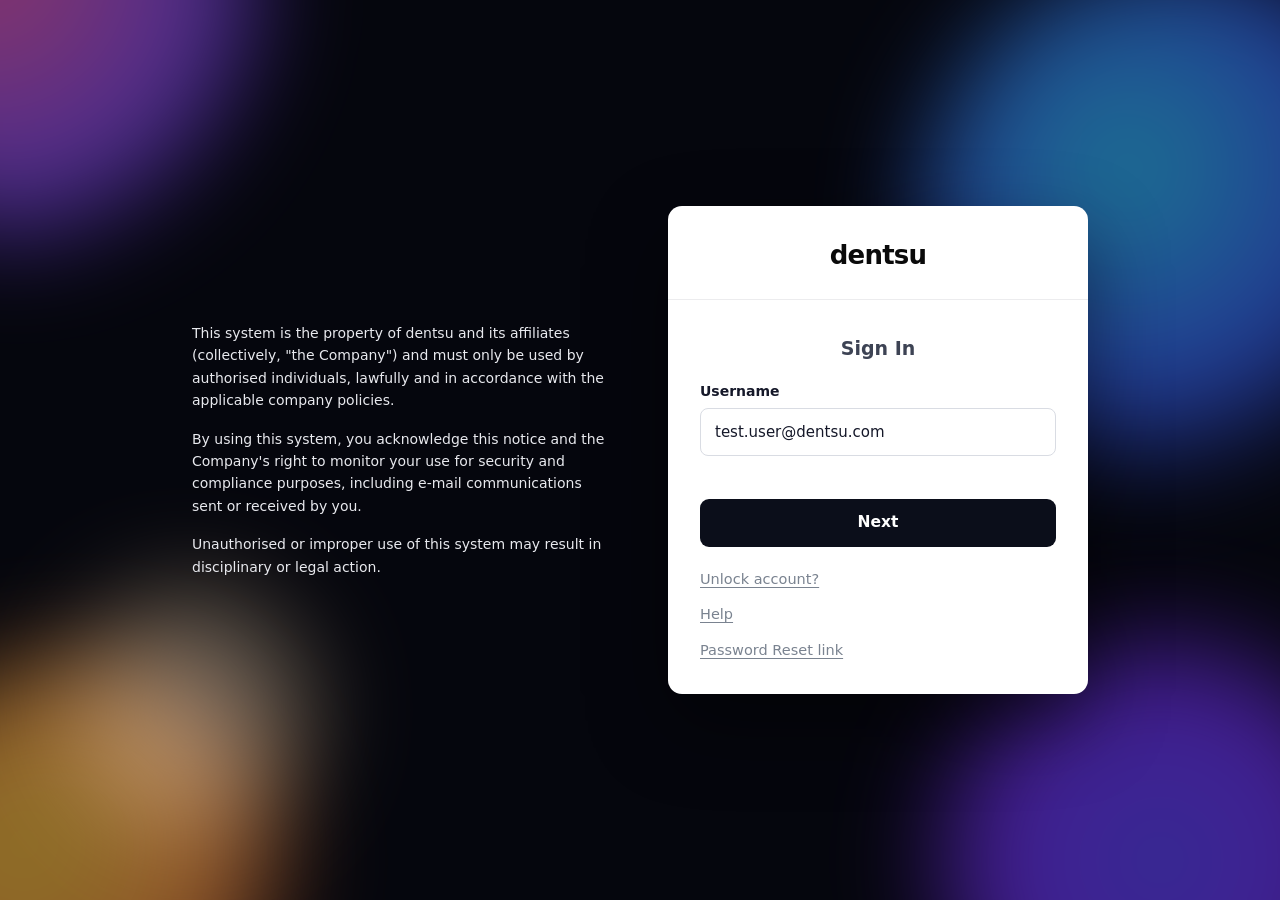
==== commit ca69e728: "Update prototype to V6 with Campaign review screen integration and fixes" ====
--- a/index.html
+++ b/index.html
@@ -2,3087 +2,5165 @@
 <html lang="en">
 <head>
 <meta charset="utf-8">
-<meta name="viewport" content="width=device-width, initial-scale=1, viewport-fit=cover">
-<title>Document Intake</title>
-<link rel="preconnect" href="https://fonts.googleapis.com">
-<link rel="preconnect" href="https://fonts.gstatic.com" crossorigin>
-<link rel="stylesheet" href="https://fonts.googleapis.com/css2?family=IBM+Plex+Sans:wght@400;500;600;700&family=IBM+Plex+Mono:wght@400;500&display=swap">
-<link rel="stylesheet" href="css/styles.css">
-<link rel="stylesheet" href="css/compare.css">
+<meta name="viewport" content="width=device-width, initial-scale=1">
+<!--
+  iQA PROTOTYPE - VERSION NOTES   (full detail: iQA_Prototype_Change_Notes.md)
+
+  THIS FILE
+    Round 4. Built on iQA_PrototypeFullourney_v2.html (Round 3) plus the Campaign review screen from
+    iQA_CampaignReviewV1_0.html. Anything not listed below is unchanged from v2.
+
+  JOURNEY (ids to search for)
+    #okta-root             Okta sign-in, 3 steps (unchanged)
+    #welcomeApp            Welcome page + "Start a quality check" card (connect SharePoint, choose a campaign)
+    #campaignApp           NEW. Campaign review, "Here's what we found" (V1.0). Opens from "Review campaign details".
+                           "Run the checks" starts the journey below. "Change campaign" returns to the card.
+    #reviewApp             Validation, Review, Fix & re-validate, Write-off summary (renders into #rv-root)
+    The card's own step 3 ("Confirm campaign details") is skipped. Set CONFIRM_STEP_IN_CARD = true to show it again.
+
+  ONE LIST EACH (edit once, every screen follows)
+    RIBBON        Campaign | Validation | Review | Fix & re-validate | Write-off summary
+    DOCS          the 8 document types (welcome panel, Help, Checking screen, Campaign review all read it)
+    MARKET_DATE   flight date format by campaign country (US = MM/DD/YYYY). Each campaign has country: 'US'.
+    CAMPAIGNS     plan inputs and findings. Campaign review reads: country, ios, buying, freq, goal, kpi, geo.
+
+  CHANGED IN ROUND 4
+    Header logo = approved iQA logo (46px square). Documents list = 7 types incl. "AOR letter, SOW, NDA".
+    Ribbon renamed and now spans the whole journey. "Test case" removed from the screen and from both CSV files.
+    Confirm Export downloads a CSV and confirms it. Flight dates use the market format.
+    Write-off wording: Results sentence and the "What it delivers" line reworded.
+    V1.0 classes and ids are prefixed cr-. V1.0's own header and ribbon are not used (the shared ones are).
+    The presenter strip at the foot of the Campaign review ("Prototype preview") is kept from V1.0. Remove .cr-proto to hide it.
+
+  ADDED AFTER ROUND 4
+    Export pop-up has "Skip export and continue": goes to Fix & re-validate without downloading the CSV.
+    That screen then says the export was skipped and offers "Download fixes".
+    Outcome "Approved / Needs fixes" is now a read-only status line (dot + text, no pill buttons), with an "i" helper
+    that explains how each outcome is reached.
+    Fix & re-validate: fixes stay "Awaiting Correction" after export. They only turn "Corrected" when you click
+    Re-run Validation (each line shows "Checking" then "Corrected", then the run passes).
+    Once a fix is corrected its row turns green: "Was" (old setting, struck through) and "Now in DV360" (matches the plan).
+    The "Fixes exported / Export skipped" banner shows only while waiting; it is hidden once Re-run Validation starts.
+    Welcome folder checklist: heading is "Make sure the SharePoint folder holds:", with a note underneath to add or replace outdated files.
+    Line item analysis dropdown: summary tiles and intro line removed; tabs, filter and table remain.
+    Results screen: "See all 6 line items checked" is replaced by an always-visible Plan vs DV360 comparison
+    (Line items / Insertion orders tabs, summary tiles, "Differences only" filter). Insertion order IDs and
+    groupings for Summer Campaign (IO-1001, IO-1002) are placeholders until real DV360 data is connected.
+    Sign-in code field is a masked text box with autocomplete off, so Safari/Chrome no longer offer to save a password.
+    Results screen: comparison now sits inside a "Line item analysis" dropdown (+ button), closed by default.
+    Welcome: SharePoint note now asks for the latest version of every file and to replace older copies.
+    Header "Help" button is now "Info", with an "i" icon instead of a question mark (same "How iQA works" panel).
+
+  SUPPORT, ROUND 6: QUICK REPORT   (replaces the Round 5 ten-field form; ids/classes prefixed sp-)
+    #sp-open               "Support" button in the header. Badge = requests waiting on you.
+    #sp-pop                Small non-modal popover under the button (not a full-height drawer), so the screen stays visible.
+                           "Report a problem": one optional text box, a "blocking a launch" switch, optional screenshot, Send.
+                           Call / Teams line for people who would rather talk. "My requests": list, detail, replies.
+    window.iqaSetContext() Each screen publishes where the user is when it renders, and only when it is the visible screen
+                           (welcome render, Campaign review renderFiles, review render). Support only READS window.iqaContext.
+    Auto tags              Screen, step, client, campaign, platform, finding, line item, missing files, last error, plus
+                           browser, window, time and the last 5 clicks. Each tag is read in its own try/catch: a tag that
+                           can't be read is left out, never guessed, and never blocks sending. User can remove a tag (x).
+    Auto routing           Category, queue and priority come from the context (blocking = P1, error shown = P2, else P3).
+    Entry points           Header button, Info panel "Get support", [data-support-ctx="finding"] on the Review finding,
+                           [data-support-ctx="files"] in the Campaign review missing-files box, and the app error bar
+                           (window.iqaShowError). The error bar is demoed from "Simulate an app error" in the panel footer.
+    PROTOTYPE ONLY: requests live in page memory and are lost on reload. Nothing is stored, emailed or sent.
+    Support replies are simulated from the "Prototype only" strip inside each request.
+
+  STILL TRUE FROM ROUND 3
+    No Reject outcome, no demo scenario switch, no simulator sliders, no AI/human confidence percentages.
+-->
+<title>dentsu iQA · Intelligent Quality Assurance</title>
+<!-- External fonts removed for standalone use. System fonts fallback enabled in CSS. -->
 <style>
-/* Multi-file boxes (Campaign Briefs, Supporting documents).
-   They look like the single-file boxes; the file list opens as a dropdown so the boxes stay the same size. */
-body .slots{grid-template-columns:repeat(4,minmax(0,1fr))}
-@keyframes pulse{0%,100%{opacity:1}50%{opacity:.7}}
-@keyframes sync-rot{to{transform:rotate(360deg)}}
-.sync-spin svg{width:15px;height:15px;animation:sync-rot 1.4s linear infinite}
-#found-sync-now svg{width:18px;height:18px}
-@media (max-width:1100px){body .slots{grid-template-columns:repeat(2,minmax(0,1fr))}}
-@media (max-width:600px){body .slots{grid-template-columns:1fr}}
-.slot.group{position:relative}
-.slot.group.popup-open{z-index:20}
-.grp-toggle{all:unset;box-sizing:border-box;display:inline-flex;align-items:center;gap:6px;max-width:100%;cursor:pointer;font-size:14px;color:var(--ink,#18212B);border-radius:6px;padding:2px 0}
-.grp-toggle:hover .grp-toggle-txt{text-decoration:underline}
-.grp-toggle:focus-visible{outline:2px solid var(--accent,#1F4583);outline-offset:2px}
-.grp-toggle svg{width:16px;height:16px;flex:none;transition:transform .15s}
-.grp-toggle[aria-expanded="true"] svg{transform:rotate(180deg)}
-.grp-pop{position:absolute;left:-1px;top:calc(100% + 6px);width:max(100%,480px);max-width:calc(100vw - 32px);box-sizing:border-box;background:var(--surface,#fff);border:1px solid var(--line,#DCE1E7);border-radius:10px;box-shadow:0 8px 24px rgba(24,33,43,.14);padding:6px;display:grid;gap:2px;max-height:min(420px,60vh);overflow:auto}
-.slot.group[data-group="extra"] .grp-pop{left:auto;right:-1px}
-@media (max-width:1100px){.slot.group .grp-pop{left:-1px;right:auto}.slots > .slot.group:nth-child(4) .grp-pop{left:auto;right:-1px}}
-.grp-pop .gi{display:grid;grid-template-columns:minmax(0,1fr) auto;gap:4px 12px;align-items:center;padding:10px 12px;border-radius:8px}
-.grp-pop .gi:hover{background:var(--sunken,#F4F6F8)}
-.grp-pop .gi-name{font-size:14px;font-weight:500;min-width:0;white-space:normal;overflow-wrap:anywhere;line-height:1.35}
-.grp-pop .gi-meta{font-size:12px;color:var(--ink-3,#6B7785);display:flex;align-items:center;gap:8px;min-width:0}
-.grp-pop .gi-meta .ok{color:var(--ok,#276B43)}
-.grp-pop .gi-meta .bad{color:var(--bad,#B42318)}
-.grp-pop .gi-acts{grid-row:1 / span 2;grid-column:2;display:flex;align-items:center;gap:6px}
-.grp-pop .move{font:inherit;font-size:13px;width:200px;flex:none;box-sizing:border-box;padding:2px 4px;border:1px solid var(--line,#DCE1E7);border-radius:6px;background:transparent;color:inherit}
-.grp-pop .gi .track{height:3px;margin-top:4px;grid-column:1}
-.grp-pop .gi-err{grid-column:1;font-size:12px;color:var(--bad,#B42318)}
-@media (max-width:600px){body .slots > .slot.group:nth-child(n) .grp-pop{left:-1px;right:-1px;width:auto}.grp-pop .gi{grid-template-columns:1fr}.grp-pop .gi-acts{grid-row:auto;grid-column:1}}
-/* ---------- Wider layout: use more of the screen on desktop ---------- */
-body main,
-body .appbar-in,
-body .stepper-in{max-width:1440px;width:100%;box-sizing:border-box;margin-left:auto;margin-right:auto}
-body main{padding-left:32px;padding-right:32px}
-body .appbar-in,body .stepper-in{padding-left:32px;padding-right:32px}
-/* progress steps spread across the bar, with room for their full captions */
-body .stepper-in{display:flex;justify-content:space-between}
-body .stepper-in .step{flex:1 1 0}
-body .stepper-in .step:last-child{flex:0 0 auto}
-body .stepper-in .step-line{flex:1 1 auto}
-body .stepper .step-sub,body .stepper .step-name{max-width:none;overflow:visible;text-overflow:clip;white-space:nowrap}
-/* welcome / connect card */
-body #connect-view:not(.wide){max-width:920px;width:100%;box-sizing:border-box;margin-left:auto;margin-right:auto}
-@media (max-width:720px){
-  body main,body .appbar-in,body .stepper-in{padding-left:16px;padding-right:16px}
-  body .stepper-in{overflow-x:auto}
+/* iQA landing / Campaign Upload: design tokens + component styles */
+:root {
+  --bg: #F4F5F8;
+  --surface: #FFFFFF;
+  --surface-2: #F7F8FA;
+  --ink: #151829;
+  --ink-2: #3D4354;
+  --muted: #565D6E;
+  --line: #E2E5EB;
+  --line-2: #CDD2DC;
+  --navy: #1F2453;
+  --navy-hover: #161A3E;
+  --blue: #1E6FD9;
+  --blue-ink: #1A5DB8;
+  --blue-soft: #EEF4FC;
+  --green: #1F7A3E;
+  --green-ink: #17592F;
+  --green-soft: #EAF5EE;
+  --green-line: #B9DEC6;
+  --amber-ink: #7A5212;
+  --red: #B42318;
+  --orange: #B45309;
+  --seg0: #0F2A5C; --seg1: #1F4DA8; --seg2: #5B8DDB; --seg3: #9DB5DB; --seg4: #C9D8F0;
+  --header-h: 72px;
+  --font: system-ui, -apple-system, 'Segoe UI', 'Helvetica Neue', sans-serif;
+  --mono: ui-monospace, Menlo, Monaco, 'Courier New', monospace;
 }
-/* SharePoint window: wider, with larger rows that are easy to click */
-body .modal{width:min(760px,calc(100vw - 32px));max-width:none}
-body .modal .modal-body{padding:20px 24px 24px}
-/* The folder browser gets a much larger window so long file lists and their read-outs fit. */
-body .modal.browsing{width:min(1120px,calc(100vw - 48px));max-height:calc(100vh - 48px);display:flex;flex-direction:column}
-body .modal.browsing .modal-body{flex:1;min-height:0;overflow:auto}
-body .modal.browsing .browse-list{max-height:clamp(340px,calc(100vh - 340px),760px)}
-body .modal.browsing .browse-row .bs{font-size:13px}
-body .modal .field input{min-height:44px;font-size:15px}
-.browse-bar{padding:4px 0 10px;border-bottom:1px solid var(--line,#DCE1E7);margin-bottom:6px}
-.browse-bar .iconbtn{width:36px;height:36px}
-.crumbs{font-size:14px}
-.crumbs button,.crumbs .here{padding:6px 6px}
-/* Collapsible "Extracted campaign details" tile */
-body #extract-panel{padding:0;overflow:hidden}
-.extract-toggle{all:unset;box-sizing:border-box;width:100%;display:flex;align-items:center;gap:12px;padding:16px 20px;cursor:pointer}
-.extract-toggle:hover{background:var(--sunken,#F4F6F8)}
-.extract-toggle:focus-visible{outline:2px solid var(--accent,#1F4583);outline-offset:-2px}
-.extract-toggle .et-main{display:flex;align-items:baseline;gap:12px;flex-wrap:wrap;flex:1;min-width:0}
-.extract-toggle .et-title{font-size:16px;font-weight:600;color:var(--ink,#18212B)}
-.extract-toggle .et-sum{font-size:13px;color:var(--ink-3,#6B7785)}
-.extract-toggle .et-hint{font-size:13px;font-weight:600;color:var(--accent,#1F4583)}
-.extract-toggle .et-chev{width:18px;height:18px;flex:none;color:var(--ink-3,#6B7785);transition:transform .15s}
-.extract-toggle[aria-expanded="true"] .et-chev{transform:rotate(180deg)}
-#extract-content{padding:0 20px 16px;border-top:1px solid var(--line,#DCE1E7)}
-#extract-content .et-note{margin:12px 0 4px;font-size:13px;color:var(--ink-3,#6B7785)}
-/* Profile menu must open above the progress steps */
-body header.appbar,body .appbar,body .appbar-in{z-index:80}
-body .appbar-in{position:relative}
-body .user{position:relative}
-body .user .menu{z-index:90}
-body .stepper{position:relative;z-index:1}
-/* Results: download button + revenue loss simulator */
-.res-head{display:flex;align-items:flex-end;justify-content:space-between;gap:16px;flex-wrap:wrap}
-.res-head .btn svg{margin-right:6px;vertical-align:-3px}
-.sim-card{padding:20px;display:grid;gap:14px}
-.sim-head{display:flex;justify-content:space-between;gap:16px;flex-wrap:wrap}
-.sim-head h2{margin:0;font-size:16px}
-.sim-head p{margin:4px 0 0;font-size:14px;color:var(--ink-2,#5A6675);max-width:560px}
-.sim-total{display:grid;justify-items:end;gap:2px;text-align:right}
-.sim-total span{font-size:12px;font-weight:600;text-transform:uppercase;letter-spacing:.04em;color:var(--ink-3,#6B7785)}
-.sim-total b{font-size:26px;line-height:1.1;color:var(--bad,#8A1C1C)}
-.sim-total small{font-size:12px;color:var(--ink-3,#6B7785)}
-.sim-row{display:flex;align-items:center;gap:12px}
-.sim-row select{flex:1;min-width:0;min-height:44px;font:inherit;font-size:15px;padding:0 12px;border:1px solid var(--line,#DCE1E7);border-radius:8px;background:var(--surface,#fff);color:inherit}
-.sim-desc{margin:0;font-size:14px;color:var(--ink-2,#5A6675)}
-.sim-grid{display:grid;grid-template-columns:220px 1fr;gap:12px 20px;align-items:center}
-.sim-grid label{font-size:14px;color:var(--ink-2,#5A6675)}
-.sim-grid input[type=number]{min-height:40px;font:inherit;font-size:15px;padding:0 12px;border:1px solid var(--line,#DCE1E7);border-radius:8px;background:var(--surface,#fff);color:inherit;box-sizing:border-box;width:100%}
-.sim-range{display:flex;align-items:center;gap:14px}
-.sim-range input{flex:1;accent-color:var(--accent,#1F4583)}
-.sim-range output{min-width:64px;text-align:right;font-weight:600;font-variant-numeric:tabular-nums}
-.sim-result{display:flex;justify-content:space-between;align-items:baseline;gap:12px;padding-top:14px;border-top:1px solid var(--line,#DCE1E7)}
-.sim-result > span{font-size:15px;color:var(--ink-2,#5A6675)}
-.sim-result b{font-size:30px;color:var(--bad,#8A1C1C);font-variant-numeric:tabular-nums}
-.sim-note{display:block;font-size:12px;color:var(--ink-3,#6B7785)}
-.sim-foot{display:flex;justify-content:space-between;align-items:flex-start;gap:16px}
-.sim-foot p{margin:0;font-size:12px;color:var(--ink-3,#6B7785);max-width:720px}
-.sim-foot .linkbtn{font-size:13px;white-space:nowrap}
-.sim-modes{display:inline-flex;gap:4px;padding:4px;border-radius:999px;background:var(--sunken,#ECEFF3);justify-self:start;flex-wrap:wrap}
-.sim-mode{all:unset;cursor:pointer;font-size:13px;font-weight:600;padding:7px 14px;border-radius:999px;color:var(--ink-2,#5A6675)}
-.sim-mode[aria-selected="true"]{background:var(--surface,#fff);color:var(--ink,#18212B);box-shadow:0 1px 3px rgba(24,33,43,.12)}
-.sim-mode:focus-visible{outline:2px solid var(--accent,#1F4583);outline-offset:2px}
-.sim-count{font-weight:500;color:var(--ink-3,#6B7785)}
-.lib{position:relative}
-.lib-btn{all:unset;box-sizing:border-box;width:100%;display:flex;align-items:center;gap:10px;min-height:44px;padding:0 12px;border:1px solid var(--line,#DCE1E7);border-radius:8px;background:var(--surface,#fff);cursor:pointer;font-size:15px}
-.lib-btn:hover{border-color:var(--ink-3,#6B7785)}
-.lib-btn:focus-visible{outline:2px solid var(--accent,#1F4583);outline-offset:1px}
-.lib-btn svg{width:18px;height:18px;flex:none;color:var(--ink-3,#6B7785);transition:transform .15s}
-.lib-btn[aria-expanded="true"] svg{transform:rotate(180deg)}
-.lib-btn-name{flex:1;min-width:0;overflow:hidden;text-overflow:ellipsis;white-space:nowrap}
-.lib-pop{position:absolute;left:0;right:0;top:calc(100% + 6px);z-index:30;background:var(--surface,#fff);border:1px solid var(--line,#DCE1E7);border-radius:10px;box-shadow:0 8px 24px rgba(24,33,43,.14);padding:8px}
-.lib-pop input{box-sizing:border-box;width:100%;min-height:38px;font:inherit;font-size:14px;padding:0 10px;border:1px solid var(--line,#DCE1E7);border-radius:6px;margin-bottom:6px;background:var(--surface,#fff);color:inherit}
-.lib-list{list-style:none;margin:0;padding:0;max-height:244px;overflow:auto}
-.lib-list li{display:flex;align-items:center;gap:10px;padding:9px 10px 9px 12px;border-radius:6px;cursor:pointer;font-size:14px;border-left:4px solid var(--sevc,transparent)}
-.lib-list li .t{flex:1;min-width:0}
-.lib-list li:hover,.lib-list li.active{background:var(--sunken,#F4F6F8)}
-.lib-list li[aria-selected="true"] .t{font-weight:600}
-.lib-list .empty{color:var(--ink-3,#6B7785);cursor:default}
-.lib-detail{display:grid;grid-template-columns:1fr 1fr;gap:12px}
-.lib-detail > div{padding:10px 12px;border-radius:8px;background:var(--sunken,#F4F6F8)}
-.lib-detail span{font-size:12px;font-weight:600;text-transform:uppercase;letter-spacing:.04em;color:var(--ink-3,#6B7785)}
-.lib-detail p{margin:4px 0 0;font-size:13px;color:var(--ink-2,#5A6675);line-height:1.45}
-.sim-calc{margin:-6px 0 0;text-align:right;font-size:13px;color:var(--ink-2,#5A6675);font-variant-numeric:tabular-nums}
-.pill.info{background:var(--sunken,#ECEFF3);color:var(--ink-2,#5A6675)}
-
-.limits{display:flex;align-items:center;gap:10px}
-.limits .limits-i{margin-left:auto;flex:none}
-.lock-note{margin:0;padding:10px 14px;border:1px dashed var(--line,#C9D1DA);border-radius:10px;background:var(--sunken,#F6F8FA);color:var(--ink-3,#6B7785);font-size:13.5px}
-.ac-list.lim{grid-template-columns:1fr}
-.ac-list.lim small{display:block;color:var(--ink-3,#6B7785);font-size:12.5px}
-body.no-connect .stepper{display:none}
-.connect-noaccess{max-width:520px;margin:20px auto;text-align:center;display:flex;flex-direction:column;align-items:center}
-.connect-noaccess .btn{align-self:center}
-
-/* Roles and access */
-.role-chips{display:flex;flex-wrap:wrap;gap:4px;margin-top:8px}
-.rchip{display:inline-block;padding:2px 8px;border-radius:999px;background:#E8EEF8;color:#1F4583;font-size:12px;font-weight:600}
-.connect-noaccess{padding:18px 22px;border-radius:12px;border:1px solid var(--line,#DCE1E7);background:var(--sunken,#F4F6F8)}
-.connect-noaccess strong{display:block;font-size:16px}
-.connect-noaccess p{margin:6px 0 14px;font-size:14px;color:var(--ink-2,#5A6675)}
-.ro-status{display:flex;align-items:center;gap:10px;flex-wrap:wrap}
-.ro-note{font-size:12.5px;color:var(--ink-3,#6B7785)}
-body .modal.access-modal{width:min(1120px,calc(100vw - 48px));max-height:calc(100vh - 48px);display:flex;flex-direction:column}
-body .modal.access-modal .modal-body{flex:1;min-height:0;overflow:auto}
-.access-modal h4{margin:20px 0 8px;font-size:14px;text-transform:uppercase;letter-spacing:.04em;color:var(--ink-3,#6B7785)}
-.ac-lead{margin:0;font-size:14.5px}
-.ac-mine{display:flex;flex-wrap:wrap;gap:6px;margin-bottom:10px}
-.ac-list{list-style:none;margin:0;padding:0;display:grid;grid-template-columns:repeat(auto-fill,minmax(240px,1fr));gap:6px 18px}
-.ac-list li{display:flex;align-items:center;gap:8px;font-size:14px}
-.ac-list li.no{color:var(--ink-3,#6B7785)}
-.ck{width:16px;height:16px;flex:none;display:inline-flex;align-items:center;justify-content:center}
-.ck.yes{color:#1B7A45}.ck.no{color:#9AA4B0;font-weight:700}
-.ac-table{width:100%;border-collapse:collapse;font-size:13px}
-.ac-table th,.ac-table td{padding:8px 10px;border-bottom:1px solid var(--line,#DCE1E7);text-align:left;vertical-align:top}
-.ac-table th.c,.ac-table td.c{text-align:center}
-.ac-table th{font-size:12px;color:var(--ink-3,#6B7785);font-weight:600}
-.ac-table td small{display:block;margin-top:2px;color:var(--ink-3,#6B7785);font-size:12px}
-.ac-table .mono{font-family:ui-monospace,Menlo,monospace;font-size:12px}
-.ac-table tr.me{background:#F3F7FD}
-.ac-note{margin:8px 0 0;font-size:12.5px;color:var(--ink-3,#6B7785)}
-.ac-rules{margin:0;padding-left:18px;display:grid;gap:4px;font-size:14px;color:var(--ink-2,#5A6675)}
-.demo-role{display:inline-flex;align-items:center;gap:6px;font-size:12px;margin-left:8px}
-.demo-role select{font:inherit;font-size:12px;padding:3px 6px;max-width:210px}
-
-/* Required-file nudge, campaign confirmation, file read-outs */
-.nudge{display:flex;gap:12px;align-items:flex-start;padding:14px 16px;border-radius:10px;border:1px solid #F6CE8B;border-left:4px solid #F79009;background:#FFF8E8;margin:0 0 14px}
-.nudge>svg{width:22px;height:22px;flex:none;color:#B45309;margin-top:1px}
-.nudge strong{display:block;font-size:15px;color:#7A4500}
-.nudge p{margin:4px 0 10px;font-size:13.5px;line-height:1.45;color:#5C4A2A}
-.nudge .nact{display:flex;align-items:center;gap:16px;flex-wrap:wrap}
-.confirm-card{border:1px solid var(--accent,#1F4583);border-radius:12px;background:#F3F7FD;padding:16px 18px;margin:0 0 14px}
-.cf-head{display:flex;gap:12px;align-items:flex-start}
-.cf-ic{width:28px;height:28px;border-radius:50%;background:var(--accent,#1F4583);color:#fff;display:inline-flex;align-items:center;justify-content:center;font-weight:700;flex:none}
-.cf-head h3{margin:0;font-size:16px}
-.cf-head p{margin:3px 0 0;font-size:13.5px;color:var(--ink-2,#5A6675)}
-.cands{display:grid;gap:8px;margin:14px 0}
-.cand{display:flex;gap:12px;align-items:flex-start;padding:12px 14px;border:1px solid var(--line,#DCE1E7);border-radius:10px;background:#fff;cursor:pointer}
-.cand.on{border-color:var(--accent,#1F4583);box-shadow:0 0 0 1px var(--accent,#1F4583)}
-.cand input{margin-top:4px;accent-color:var(--accent,#1F4583)}
-.cand .cb{min-width:0;flex:1}
-.cand .ct{display:flex;gap:10px;align-items:baseline;flex-wrap:wrap}
-.cand .ct b{font-size:15px}
-.cand .mono{font-family:ui-monospace,Menlo,monospace;font-size:12px;color:var(--ink-3,#6B7785)}
-.cand small{display:block;margin-top:2px;font-size:12.5px;color:var(--ink-3,#6B7785);overflow-wrap:anywhere}
-.cand .tags{display:flex;gap:6px;flex-wrap:wrap;margin-top:8px}
-.tg{display:inline-flex;align-items:center;gap:4px;padding:2px 8px;border-radius:999px;font-size:12px;font-weight:600}
-.tg svg{width:12px;height:12px}
-.tg.ok{background:#E6F6EC;color:#1B6B3C}.tg.warn{background:#FFF4DC;color:#8A5200}
-.cf-actions{display:flex;align-items:center;gap:16px;flex-wrap:wrap}
-.cf-note{font-size:13px;color:var(--ink-3,#6B7785)}
-.confirmed{display:flex;align-items:center;gap:10px;padding:10px 14px;border-radius:10px;background:#E6F6EC;border:1px solid #A9DDBF;color:#1B5E37;margin:0 0 14px;font-size:14px}
-.confirmed svg{width:18px;height:18px;flex:none}
-.confirmed .mono{font-family:ui-monospace,Menlo,monospace;font-size:12px;opacity:.8}
-.confirmed .linkbtn{margin-left:auto}
-.found-hint{font-size:13px;color:#8A5200;align-self:center}
-.fname2{display:flex;flex-direction:column;min-width:0}
-.fname2 .fn{overflow:hidden;text-overflow:ellipsis;white-space:nowrap}
-.fsub{display:block;margin-top:2px;font-size:12px;line-height:1.35;color:var(--ink-3,#6B7785);white-space:normal}
-.fsub b{font-weight:600;color:var(--ink-2,#5A6675)}
-.found-table tr.is-skip .why{display:block;margin-top:4px;font-size:12.5px;color:#8A5200}
-.browse-row .bf{display:flex;flex-direction:column;min-width:0;flex:1}
-.browse-row .bn{overflow:hidden;text-overflow:ellipsis;white-space:nowrap}
-.browse-row .bs{margin-top:2px;font-size:12px;line-height:1.35;color:var(--ink-3,#6B7785)}
-.browse-row .bs b{font-weight:600;color:var(--ink-2,#5A6675)}
-.browse-row .bs.skip{color:#8A5200}
-.browse-row.file.is-skip .bn{color:var(--ink-3,#6B7785)}
-.foot-actions{display:flex;align-items:center;gap:16px;flex-wrap:wrap}
-.note-warn{color:#B45309;font-weight:600}
-.rv-missing{margin:10px 0 0;padding:10px 12px;border-radius:8px;background:#FFF4DC;border:1px solid #F6CE8B;color:#7A4500;font-size:13.5px}
-@media (max-width:640px){.confirmed{flex-wrap:wrap}.confirmed .linkbtn{margin-left:0}}
-.sev-chip{display:inline-flex;align-items:center;justify-content:center;min-width:68px;padding:3px 10px;border-radius:6px;font-size:12px;font-weight:700;letter-spacing:.02em;border:1px solid var(--sevb);background:var(--sevbg);color:var(--sevt);white-space:nowrap}
-[data-sev="Critical"]{--sevc:#D92D20;--sevb:#F5B5B0;--sevbg:#FDECEA;--sevt:#9F1C12}
-[data-sev="High"]{--sevc:#F79009;--sevb:#F6CE8B;--sevbg:#FFF4DC;--sevt:#8A5200}
-[data-sev="Medium"]{--sevc:#2E9E5B;--sevb:#A9DDBF;--sevbg:#E6F6EC;--sevt:#1B6B3C}
-.lib-btn[data-sev]{border-left:4px solid var(--sevc)}
-.lib-detail > div[data-sev]{background:var(--sevbg);border:1px solid var(--sevb);border-left:4px solid var(--sevc)}
-.lib-detail > div[data-sev] span{color:var(--sevt)}
-.lib-detail > div[data-sev] p{color:#2B3440}
-
-@media (max-width:640px){.lib-detail{grid-template-columns:1fr}.sim-calc{text-align:left}}
-@media (max-width:640px){.sim-grid{grid-template-columns:1fr;gap:6px}.sim-grid label{margin-top:6px}.sim-total{justify-items:start;text-align:left}}
-
-/* results page: collapsible simulator, embedded comparison, QA summary */
-.sim-head{cursor:pointer}
-.sim-head h2{margin:0}
-.sim-toggle{all:unset;box-sizing:border-box;display:inline-flex;align-items:center;gap:8px;cursor:pointer;font-size:16px;font-weight:600;color:var(--ink,#18212B);border-radius:6px}
-.sim-toggle:focus-visible{outline:2px solid var(--accent,#1F4583);outline-offset:3px}
-.sim-toggle svg{width:18px;height:18px;flex:none;color:var(--ink-3,#6B7785);transition:transform .15s}
-.sim-toggle[aria-expanded="true"] svg{transform:rotate(180deg)}
-.sim-body{display:grid;gap:14px}
-.sim-card:not(.is-open) .sim-head p{display:none}
-.cmp-sec{display:grid;gap:8px}
-.cmp-sec>h2{margin:0;font-size:16px}
-.cmp-sec>p{margin:0;font-size:14px;color:var(--ink-2,#5A6675)}
-.qa{display:grid;gap:16px}
-.qa h2{margin:0;font-size:16px}
-.qa-hero{display:grid;grid-template-columns:repeat(4,minmax(0,1fr));gap:12px}
-.qa-stat{border:1px solid var(--line,#DCE1E7);border-radius:12px;padding:14px 16px;background:#fff;display:grid;gap:2px;align-content:start}
-.qa-stat span{font-size:12px;font-weight:600;text-transform:uppercase;letter-spacing:.04em;color:var(--ink-3,#6B7785)}
-.qa-stat b{font-size:26px;line-height:1.15}
-.qa-stat small{font-size:12.5px;color:var(--ink-3,#6B7785)}
-.qa-stat.good{background:#F0FAF4;border-color:#BFE3CC}.qa-stat.good b{color:#1B6B3C}
-.qa-stat.bad b{color:var(--bad,#8A1C1C)}.qa-stat.warn b{color:#8A5200}
-.qa-card{border:1px solid var(--line,#DCE1E7);border-radius:12px;padding:16px 18px;background:#fff;display:grid;gap:10px}
-.qa-card>p{margin:0;font-size:14px;color:var(--ink-2,#5A6675)}
-.qa-two{display:grid;grid-template-columns:1fr 1fr;gap:12px}
-.qa-lines{display:grid;gap:6px;margin:0;padding:0;list-style:none;font-size:14px}
-.qa-lines li{display:flex;justify-content:space-between;gap:12px;border-bottom:1px solid var(--line,#E6EAEF);padding-bottom:6px}
-.qa-lines li:last-child{border-bottom:0;padding-bottom:0}
-.qa-tbl-wrap{overflow:auto}
-.qa-tbl{width:100%;border-collapse:collapse;font-size:13.5px}
-.qa-tbl th,.qa-tbl td{text-align:left;vertical-align:top;padding:9px 10px;border-bottom:1px solid var(--line,#E6EAEF)}
-.qa-tbl th{font-size:12px;color:var(--ink-3,#6B7785);font-weight:600}
-.qa-tbl .muted{color:var(--ink-3,#6B7785)}
-.qa-tbl td.n{white-space:nowrap;font-weight:600}
-.qa-lock{margin:0;padding:12px 14px;border:1px dashed var(--line,#CBD3DC);border-radius:10px;font-size:14px;color:var(--ink-2,#5A6675);background:var(--sunken,#F6F8FA)}
-.qa-conf{display:grid;grid-template-columns:auto 1fr;gap:18px;align-items:center}
-.qa-conf-n{font-size:34px;font-weight:700;line-height:1;color:var(--ok,#1B6B3C)}
-.qa-conf-n small{display:block;font-size:12px;font-weight:600;color:var(--ink-3,#6B7785);margin-top:4px}
-.qa-fac{display:grid;gap:8px;margin:0;padding:0;list-style:none}
-.qa-fac li{display:grid;grid-template-columns:1fr auto;gap:2px 12px;font-size:14px}
-.qa-fac small{grid-column:1/-1;color:var(--ink-3,#6B7785);font-size:12.5px}
-.qa-bar{grid-column:1/-1;height:6px;border-radius:99px;background:#E6EAEF;overflow:hidden}.qa-bar i{display:block;height:100%;background:var(--accent,#1F4583)}
-.qa-det{border:1px solid var(--line,#DCE1E7);border-radius:12px;background:#fff}
-.qa-det>summary{cursor:pointer;padding:14px 18px;font-size:16px;font-weight:600;list-style:none;display:flex;gap:10px;align-items:center}
-.qa-det>summary::-webkit-details-marker{display:none}
-.qa-det>summary .sum-n{font-size:13px;font-weight:400;color:var(--ink-3,#6B7785)}
-.qa-det>summary:focus-visible{outline:2px solid var(--accent,#1F4583);outline-offset:-2px;border-radius:12px}
-.qa-det[open]>summary{border-bottom:1px solid var(--line,#E6EAEF)}
-.qa-det>div{padding:12px 18px 16px}
-@media (max-width:860px){.qa-hero{grid-template-columns:1fr 1fr}.qa-two{grid-template-columns:1fr}}
-@media (max-width:520px){.qa-hero{grid-template-columns:1fr}.qa-conf{grid-template-columns:1fr}}
-
-/* ---------- Salesforce-style path, progress bar, record header, hover tips (SLDS 2 look: brighter blue, rounded, airy) ---------- */
-:root{--sf-blue:#0176D3;--sf-blue-d:#014486;--sf-green:#2E844A;--sf-green-l:#45C65A}
-body .stepper{background:#fff;border-bottom:1px solid #E5E8EC}
-.flow-row{display:flex;align-items:center;gap:14px;padding-top:10px;padding-bottom:10px}
-.flow-step{font-size:13px;font-weight:600;color:var(--ink,#18212B);white-space:nowrap}
-.flow-step span{font-weight:400;color:var(--ink-3,#6B7785)}
-.flow-track{flex:1;height:6px;border-radius:99px;background:#E1E7EE;overflow:hidden}
-.flow-track i{display:block;height:100%;width:0;border-radius:99px;background:var(--sf-blue);transition:width .45s ease,background .3s}
-.flow-track i.full{background:var(--sf-green)}
-.flow-pct{font-size:13px;font-weight:600;color:var(--ink-2,#44505E);min-width:38px;text-align:right}
-body #stepper{list-style:none;margin:0;display:flex;justify-content:flex-start;gap:0;padding-top:0;padding-bottom:14px}
-body #stepper .pth{flex:1 1 0;min-width:0;position:relative}
-body #stepper .pth+.pth{margin-left:-12px}
-body #stepper .pth-btn{all:unset;box-sizing:border-box;width:100%;height:50px;display:flex;align-items:center;gap:10px;padding:0 26px 0 30px;cursor:pointer;background:#E3E9F0;color:#2B3642;
-  clip-path:polygon(0 0,calc(100% - 15px) 0,100% 50%,calc(100% - 15px) 100%,0 100%,15px 50%);transition:background .15s}
-body #stepper .pth:first-child .pth-btn{padding-left:20px;clip-path:polygon(0 0,calc(100% - 15px) 0,100% 50%,calc(100% - 15px) 100%,0 100%);border-radius:25px 0 0 25px}
-body #stepper .pth:last-child .pth-btn{padding-right:20px;clip-path:polygon(0 0,100% 0,100% 100%,0 100%,15px 50%);border-radius:0 25px 25px 0}
-body #stepper .pth:first-child:last-child .pth-btn{clip-path:none;border-radius:25px}
-body #stepper .pth-btn:hover{background:#D3DDE8}
-body #stepper .pth-btn:focus-visible{outline:2px solid var(--sf-blue-d);outline-offset:-4px}
-body #stepper .is-done .pth-btn{background:var(--sf-green-l);background:#4BCA63;color:#0B3D1B}
-body #stepper .is-done .pth-btn:hover{background:#3DB955}
-body #stepper .is-current .pth-btn{background:var(--sf-blue);color:#fff}
-body #stepper .is-locked .pth-btn{background:#EEF1F5;color:#7A8694;cursor:not-allowed}
-.pth-ic{width:22px;height:22px;flex:none;border-radius:50%;display:grid;place-items:center;font-size:12px;font-weight:700;border:1.5px solid currentColor}
-.is-done .pth-ic{border-color:#0B3D1B;background:#0B3D1B;color:#fff}.is-done .pth-ic svg{width:13px;height:13px}
-.is-current .pth-ic{background:#fff;color:var(--sf-blue);border-color:#fff}
-.pth-txt{display:grid;min-width:0;line-height:1.2}
-.pth-name{font-size:13.5px;font-weight:700;white-space:nowrap}
-.pth-sub{font-size:12px;opacity:.85;white-space:nowrap;overflow:hidden;text-overflow:ellipsis}
-@media (max-width:720px){body #stepper{overflow-x:auto}body #stepper .pth{flex:0 0 168px}.flow-step span{display:none}}
-.rec-head{background:#fff;border:1px solid #DDE3EA;border-radius:14px;box-shadow:0 1px 3px rgba(24,33,43,.06);overflow:hidden}
-.rec-top{display:flex;align-items:center;gap:14px;padding:16px 20px;flex-wrap:wrap}
-.rec-ic{width:44px;height:44px;border-radius:10px;background:var(--sf-blue);color:#fff;display:grid;place-items:center;flex:none}
-.rec-ic svg{width:24px;height:24px}
-.rec-main{flex:1;min-width:220px;display:grid;gap:2px}
-.rec-obj{font-size:12px;font-weight:600;color:var(--ink-3,#6B7785);letter-spacing:.02em}
-.rec-head h1{margin:0;font-size:22px;line-height:1.2}
-.rec-hl{display:flex;flex-wrap:wrap;gap:12px 40px;margin:0;padding:14px 20px 16px;border-top:1px solid #E6EAEF;background:#FAFBFC}
-.rec-hl>div{display:grid;gap:3px;min-width:0}
-.rec-hl dt{font-size:12px;color:var(--ink-3,#6B7785)}
-.rec-hl dd{margin:0;font-size:14px;font-weight:500;color:var(--ink,#18212B)}
-.rec-hl dd.pos{color:var(--sf-green)}
-.tip{position:relative;display:inline-flex;align-items:center;gap:6px}
-.tip-i{all:unset;box-sizing:border-box;width:16px;height:16px;border-radius:50%;border:1.5px solid #6B7785;color:#6B7785;font:700 10.5px/13px sans-serif;text-align:center;cursor:help}
-.tip-i:focus-visible{outline:2px solid var(--sf-blue);outline-offset:2px}
-.tip-b{position:absolute;left:0;bottom:calc(100% + 9px);width:min(300px,78vw);padding:10px 12px;border-radius:8px;background:#18212B;color:#fff;font-size:12.5px;line-height:1.45;font-weight:400;box-shadow:0 6px 18px rgba(0,0,0,.22);opacity:0;visibility:hidden;transform:translateY(3px);transition:opacity .12s,transform .12s;z-index:40;pointer-events:none}
-.tip-b::after{content:"";position:absolute;left:14px;top:100%;border:6px solid transparent;border-top-color:#18212B}
-.tip:hover .tip-b,.tip:focus-within .tip-b{opacity:1;visibility:visible;transform:none}
-.tip.tip-off .tip-b{opacity:0;visibility:hidden}
-.qa-tbl td.ts{white-space:nowrap}
-.qa-sub{margin:0;font-size:13.5px;color:var(--ink-2,#5A6675)}
-
-/* ---------- results page: Salesforce-style three-region record layout (sides 1 : centre 3 : sides 1, i.e. 3:2) ---------- */
-:root{--wrap:1800px}
-body .appbar-in,body .flow-wrap,body main{max-width:var(--wrap)!important;width:100%;box-sizing:border-box;margin-left:auto;margin-right:auto}
-body .appbar-in,body .flow-wrap{padding-left:32px;padding-right:32px}
-@media (max-width:720px){body .appbar-in,body .flow-wrap,body main{padding-left:16px;padding-right:16px}}
-body .stepper{display:block!important}
-body #stepper{padding-left:0!important;padding-right:0!important}
-body #pagehead,body #docs-area,body #banners{max-width:none!important;width:100%;box-sizing:border-box}
-#res-summary.res-grid:not([hidden]){display:grid;gap:20px}
-.res-row{display:grid;grid-template-columns:minmax(0,3fr) minmax(300px,2fr);gap:20px;align-items:start}
-.res-row>*{min-width:0}
-.res-left{display:grid;gap:16px;min-width:0}
-.res-stack{display:grid;gap:16px}
-.res-grid>.foot{margin-top:0}
-@media (max-width:1199px){.res-row{grid-template-columns:1fr}}
-.sum-box{padding:16px 18px;display:grid;gap:10px}
-.sum-box h2{margin:0;font-size:16px}
-.sum-box .rec-hl{flex-direction:column;flex-wrap:nowrap;gap:0;padding:0;border:0;background:none}
-.sum-box .rec-hl>div{display:flex;justify-content:space-between;align-items:baseline;gap:12px;padding:9px 0;border-bottom:1px solid #EEF1F4}
-.sum-box .rec-hl>div:last-child{border-bottom:0;padding-bottom:0}
-.sum-box .rec-hl dd{text-align:right}
-.res-stack .val-card{padding:16px 18px!important}
-.res-stack .facts{grid-template-columns:1fr 1fr!important}
-.cmp-sec{background:#fff;border:1px solid #DDE3EA;border-radius:14px;box-shadow:0 1px 3px rgba(24,33,43,.06);padding:18px 20px;gap:10px;min-width:0}
-.cmp-sec .cmp table th,.cmp-sec .cmp table td{padding-top:8px;padding-bottom:8px}
-.qa{max-width:1280px;margin-left:auto;margin-right:auto;width:100%}
-
-/* Potential issues: status buttons sit on the right of each card and their form pops over instead of pushing the card open */
-.issue-card{position:relative;display:grid!important;grid-template-columns:minmax(0,1fr) auto;column-gap:24px;align-items:start;overflow:visible!important}
-.issue-card>h3,.issue-card>p,.issue-card>.issue-meta{grid-column:1}
-.issue-card>.issue-triage{grid-column:2;grid-row:1/span 3;border:0!important;margin:0!important;padding:0!important;justify-self:end}
-.issue-card:has(.tri-form:not([hidden])){z-index:30}
-@media (max-width:700px){.issue-card{grid-template-columns:1fr}.issue-card>.issue-triage{grid-column:1;grid-row:auto;justify-self:start}}
-/* Re-check: dark, with a red pulsing ring and dot until it has been clicked (and again after new fixes are logged) */
-.rec-actions{display:flex;align-items:center;gap:14px;flex-wrap:wrap}
-
-/* comparison table: DV360 status + priority */
-#cmp-root .cmp .pill.sev-critical,#cmp-root .pill.sev-critical{background:#6E0F0B;color:#fff}
-#cmp-root .cmp-table .pill.dv{cursor:default}
-#cmp-root .cmp-table td.dvst{white-space:nowrap;vertical-align:top}
-#cmp-root .cmp-table td.st .diff-note{font-size:11px;font-weight:600;letter-spacing:.02em;color:var(--ink-3,#6B7785)}
-/* action buttons on the results bar: same size, bold */
-.rec-actions .btn,.foot-back .btn{display:inline-flex;align-items:center;justify-content:center;gap:8px;box-sizing:border-box;width:216px;min-width:216px;height:44px;min-height:44px;margin:0!important;padding:0 14px;align-self:center;text-align:center;white-space:nowrap;line-height:1}
-.rec-actions{align-items:center!important}
-.rec-actions .btn-recheck::after{top:-6px;right:-6px}
-.rtag{display:inline-block;margin-left:10px;padding:2px 10px;border-radius:999px;background:#FDECEA;color:#B42318;font-size:12px;font-weight:700;vertical-align:middle;letter-spacing:.02em}
-.btn-back{display:inline-flex;align-items:center;gap:8px;font-weight:700!important;color:#0B2A5B!important;background:#fff!important;border:1.5px solid #0B2A5B!important;border-radius:10px;padding:0 18px;cursor:pointer}
-.btn-back:hover{background:#EAF1FB!important}
-.btn-back svg{stroke:#0B2A5B}
-.foot-back{display:flex;justify-content:flex-start;padding:4px 0 8px}
-@media (max-width:640px){.rec-actions{width:100%}.rec-actions .btn{flex:1 1 100%;width:100%}}
-
-/* comparison row drawer: wider slide-out panel */
-#cmp-root .cmp-drawer{position:fixed!important;top:0!important;right:0!important;bottom:0!important;left:auto!important;height:100vh!important;max-height:none!important;width:min(780px,94vw)!important;max-width:94vw!important;overflow:auto;box-sizing:border-box;background:#fff;border-left:1px solid #D5DCE6;box-shadow:-18px 0 48px rgba(11,42,91,.22);padding:22px 26px 28px;z-index:90;animation:drIn .22s ease-out}
-#cmp-root .cmp-drawer[hidden]{display:none!important}
-#cmp-root .cmp-drawer .d-table{width:100%;table-layout:auto}
-#cmp-root .cmp-drawer .d-table td,#cmp-root .cmp-drawer .d-table th{overflow-wrap:anywhere;word-break:break-word}
-@keyframes drIn{from{transform:translateX(40px);opacity:0}to{transform:none;opacity:1}}
-@media (prefers-reduced-motion:reduce){#cmp-root .cmp-drawer{animation:none}}
-.btn-recheck{position:relative;display:inline-flex;align-items:center;gap:8px;font-weight:700!important;color:#fff!important;background:#0B2A5B!important;border:1.5px solid #0B2A5B!important;border-radius:10px;padding:0 18px;min-height:44px;cursor:pointer}
-.btn-recheck svg{width:16px;height:16px;flex:none;color:#fff!important;stroke:#fff!important}
-.btn-recheck:hover{background:#123B7D!important}
-.btn-recheck:disabled{opacity:.75;cursor:wait}
-.btn-recheck.nudge{animation:rcPulse 1.7s ease-out infinite,rcBlink 1.7s ease-in-out infinite}
-.btn-recheck.nudge::after{content:"";position:absolute;top:-6px;right:-6px;width:14px;height:14px;border-radius:50%;background:#E5322D;border:2px solid #fff;animation:rcDot 1.7s ease-in-out infinite}
-.btn-recheck.nudge:hover,.btn-recheck.nudge:focus-visible,.btn-recheck.nudge:hover::after{animation-play-state:paused}
-@keyframes rcPulse{0%{box-shadow:0 0 0 0 rgba(229,50,45,.6)}70%{box-shadow:0 0 0 13px rgba(229,50,45,0)}100%{box-shadow:0 0 0 0 rgba(229,50,45,0)}}
-@keyframes rcBlink{0%,100%{filter:brightness(1)}50%{filter:brightness(1.4)}}
-@keyframes rcDot{0%,100%{transform:scale(1)}50%{transform:scale(1.3)}}
-@media (prefers-reduced-motion:reduce){.btn-recheck.nudge,.btn-recheck.nudge::after{animation:none}}
-.rec-head{overflow:visible!important}
-/* title bar stays put while the page scrolls under it */
-.rec-sticky{position:sticky;top:var(--sticky-top,0px);z-index:30;padding:6px 0;background:rgba(243,245,248,.94);backdrop-filter:blur(8px);-webkit-backdrop-filter:blur(8px)}
-/* comparison table: long values wrap instead of overlapping their neighbours */
-#cmp-root table{width:100%;table-layout:auto}
-#cmp-root th{white-space:nowrap}
-#cmp-root td{vertical-align:top;overflow-wrap:anywhere;min-width:90px;max-width:260px}
-#cmp-root td.st,#cmp-root td.res{white-space:nowrap;min-width:0;max-width:none}
-#cmp-root td.corr{min-width:130px}
-#cmp-root .was,#cmp-root .now{display:block}
-#cmp-root .arr{display:none}
-#cmp-root .now::before{content:"→ ";font-weight:400;color:#6B7785}
-/* notifications */
-.notif{position:relative;display:inline-flex}
-.notif-btn{position:relative}
-.notif-btn.ring svg{animation:bellRing 1s ease-in-out 1}
-@keyframes bellRing{0%,100%{transform:rotate(0)}15%{transform:rotate(14deg)}30%{transform:rotate(-12deg)}45%{transform:rotate(9deg)}60%{transform:rotate(-6deg)}75%{transform:rotate(3deg)}}
-.notif-badge{position:absolute;top:-3px;right:-3px;min-width:17px;height:17px;padding:0 4px;box-sizing:border-box;border-radius:99px;background:#E5322D;color:#fff;border:2px solid #fff;font:700 10px/13px sans-serif;text-align:center}
-.notif-btn.has-action .notif-badge{animation:rcDot 1.7s ease-in-out infinite}
-.notif-panel{position:absolute;right:0;top:calc(100% + 10px);width:min(400px,calc(100vw - 24px));max-height:min(70vh,520px);overflow:auto;background:#fff;border:1px solid #DDE3EA;border-radius:14px;box-shadow:0 16px 40px rgba(24,33,43,.22);z-index:200;text-align:left}
-.np-head{display:flex;justify-content:space-between;align-items:baseline;gap:10px;padding:14px 16px 10px;border-bottom:1px solid #E6EAEF;position:sticky;top:0;background:#fff}
-.np-head b{font-size:15px}.np-sub{font-size:12.5px;color:var(--ink-3,#6B7785)}
-.np-list{list-style:none;margin:0;padding:0}
-.np-item{display:grid;grid-template-columns:32px 1fr;gap:10px;padding:12px 16px;border-bottom:1px solid #EEF1F4}
-.np-item:last-child{border-bottom:0}
-.np-item.unread{background:#F5F9FE}
-.np-ic{width:32px;height:32px;border-radius:50%;display:grid;place-items:center;background:#E6EEF8;color:#1F4583}
-.np-item.action .np-ic{background:#FBE3E1;color:#B42318}
-.np-ic svg{width:17px;height:17px}
-.np-body b{font-size:13.5px;display:block}
-.np-body p{margin:2px 0 6px;font-size:13px;color:var(--ink-2,#44505E);line-height:1.4}
-.np-time{font-size:12px;color:var(--ink-3,#6B7785);margin-right:10px}
-.np-cta{font:inherit;font-size:12.5px;font-weight:700;padding:5px 12px;border-radius:8px;border:1.5px solid #0B2A5B;background:#0B2A5B;color:#fff;cursor:pointer}
-.np-item.team .np-cta{background:#fff;color:#0B2A5B}
-.np-empty{margin:0;padding:22px 16px;text-align:center;font-size:13.5px;color:var(--ink-3,#6B7785)}
-@media (max-width:520px){.notif-panel{position:fixed;left:12px;right:12px;top:64px;width:auto}}
-
-/* ---------- tighter top, compact parameter list, QA tab columns, smooth scroll ---------- */
-body.is-results main{padding-top:12px!important;row-gap:10px!important}
-#banners:empty{display:none!important}
-body .stepper{margin-bottom:0!important}
-body #stepper{padding-bottom:10px}
-.flow-row{padding-top:8px!important;padding-bottom:6px!important}
-#validation-view{gap:10px!important}
-.rtabs{margin:0!important}
-.rec-top{padding:10px 18px!important}
-.rec-ic{width:38px!important;height:38px!important}
-.rec-head h1{font-size:20px!important}
-h1[tabindex="-1"]:focus,h1[tabindex="-1"]:focus-visible{outline:0!important}
-.pv{border:1px solid #DDE3EA;border-radius:10px;background:#fff}
-.pv>summary{list-style:none;cursor:pointer;display:flex;align-items:center;gap:8px;padding:10px 12px;font-size:14px;font-weight:600}
-.pv>summary::-webkit-details-marker{display:none}
-.pv>summary:focus-visible{outline:2px solid var(--sf-blue);outline-offset:-2px;border-radius:10px}
-.pv-t{flex:1}
-.pv-sum{display:inline-flex;gap:6px}
-.pv-chip{font-size:11.5px;font-weight:700;padding:2px 8px;border-radius:99px}
-.pv-chip.bad{background:#FBE3E1;color:#8A1C1C}.pv-chip.ok{background:#E3F4E8;color:#1B6B3C}
-.pv-chev{width:18px;height:18px;color:var(--ink-3,#6B7785);transition:transform .2s}
-.pv[open] .pv-chev{transform:rotate(180deg)}
-.pv-list{border-top:1px solid #E6EAEF;border-radius:0 0 10px 10px;overflow:hidden}
-.pv-row{display:grid;grid-template-columns:18px 1fr auto;gap:2px 8px;align-items:center;padding:8px 12px;border-bottom:1px solid #EEF1F4;font-size:13px}
-.pv-row:last-child{border-bottom:0}
-.pv-ic{grid-row:1/3;align-self:start;width:16px;height:16px;margin-top:2px;color:#2E844A}.pv-ic svg{width:16px;height:16px}
-.pv-row.crit .pv-ic{color:#B42318}.pv-row.review .pv-ic{color:#B7791F}
-.pv-l{font-weight:600}.pv-l em{font-style:normal;font-weight:700;font-size:11px;text-transform:uppercase;letter-spacing:.03em;margin-left:4px}
-.pv-row.crit .pv-l em{color:#B42318}.pv-row.review .pv-l em{color:#B7791F}
-.pv-pct{font-weight:700;font-size:12.5px;color:var(--ink-2,#44505E)}
-.pv-row.crit .pv-pct{color:#B42318}
-.pv-d{grid-column:2/4;font-size:12px;color:var(--ink-3,#6B7785);line-height:1.35}
-.qa{max-width:none!important}
-.qa-grid{display:grid;grid-template-columns:minmax(240px,1fr) minmax(0,3fr) minmax(260px,1fr);gap:16px;align-items:start}
-.qa-col{display:grid;gap:16px;min-width:0;align-content:start}
-.qa-conf{grid-template-columns:1fr!important;gap:12px!important;justify-items:start}
-@media (max-width:1199px){.qa-grid{grid-template-columns:1fr 1fr}.qa-grid>.qa-col:nth-child(2){grid-column:1/-1;order:-1}}
-@media (max-width:760px){.qa-grid{grid-template-columns:1fr}}
-
-/* ---------- check page: bold Geo engine, compact Summary, title-only issues, fix drop-down ---------- */
-.res-stack .val-card{border:1px solid #BCD0E6!important;border-top:4px solid var(--sf-blue)!important;background:linear-gradient(180deg,#F1F7FE 0,#fff 96px)!important;box-shadow:0 6px 18px rgba(1,68,134,.14)!important}
-.res-stack .val-card .lbl{font-size:18px!important;font-weight:800!important;color:#0B2A5B}
-.res-stack .val-card .fact b{font-size:24px!important;font-weight:800!important}
-.res-stack .val-card .fact span{font-weight:700}
-.sum-box{padding:12px 16px!important;gap:4px!important}
-.sum-box .rec-hl>div{padding:6px 0!important}
-.issue-card>h3{margin:0}
-.issue-toggle{all:unset;box-sizing:border-box;display:inline-flex;align-items:flex-start;gap:8px;cursor:pointer;font:inherit;font-weight:700;color:inherit;border-radius:6px}
-.issue-toggle:focus-visible{outline:2px solid var(--sf-blue);outline-offset:3px}
-.issue-toggle svg{width:16px;height:16px;flex:none;margin-top:3px;color:var(--ink-3,#6B7785);transition:transform .15s}
-.issue-toggle[aria-expanded="true"] svg{transform:rotate(180deg)}
-.issue-desc{margin:8px 0 0 24px}
-.issue-card .issue-meta{margin-left:24px}
-.fix-dd{padding:0!important}
-.fix-dd>summary{list-style:none;cursor:pointer;display:flex;align-items:center;gap:10px;padding:14px 18px;font-size:16px;font-weight:600}
-.fix-dd>summary::-webkit-details-marker{display:none}
-.fix-dd>summary:focus-visible{outline:2px solid var(--sf-blue);outline-offset:-2px;border-radius:12px}
-.fd-t{font-weight:700}.fd-sum{flex:1;font-size:13px;font-weight:400;color:var(--ink-3,#6B7785)}
-.fix-dd[open] .pv-chev{transform:rotate(180deg)}
-.fix-dd[open]>summary{border-bottom:1px solid #E6EAEF}
-.fd-body{padding:12px 18px 16px;display:grid;gap:6px}
-.fd-body>p{margin:0;font-size:14px;color:var(--ink-2,#5A6675)}
-.sim-card:not(.is-open) .sim-total b{font-size:30px}
-/* re-check confirmation */
-.rc-backdrop{position:fixed;inset:0;background:rgba(17,24,34,.5);display:grid;place-items:center;z-index:300;padding:16px}
-.rc-backdrop[hidden]{display:none}
-.rc-modal{position:relative;background:#fff;border-radius:16px;width:min(540px,100%);max-height:92vh;overflow:auto;padding:26px;box-shadow:0 24px 60px rgba(0,0,0,.3);text-align:left;display:grid;gap:12px}
-.rc-ic{width:44px;height:44px;border-radius:50%;display:grid;place-items:center;background:#E6EEF8;color:#0B2A5B}
-.rc-ic svg{width:22px;height:22px}
-.rc-ic.ok{background:#E3F4E8;color:#1B6B3C}.rc-ic.bad{background:#FBE3E1;color:#B42318}
-.rc-modal h3{margin:0;font-size:20px}
-.rc-sub{margin:-6px 0 0;font-size:13.5px;color:var(--ink-3,#6B7785)}
-.rc-read{border:1px solid #DDE3EA;border-radius:12px;padding:12px 14px;background:#F8FAFC;display:grid;gap:8px;font-size:14px}
-.rc-read ul{list-style:none;margin:0;padding:0;display:grid;gap:8px}
-.rc-read li{display:grid;grid-template-columns:18px 1fr;gap:10px;align-items:start}
-.rc-read li svg{width:16px;height:16px;margin-top:2px;color:#0B2A5B}
-.rc-heads{border-radius:10px;background:#FFF6E0;border:1px solid #F2DDA5;padding:10px 12px;font-size:13.5px;line-height:1.45;color:#5C4200}
-.rc-reason{border-radius:10px;background:#FDF1F0;border:1px solid #F3C9C5;padding:10px 12px;font-size:13px;line-height:1.45;color:#7A1A14}
-.rc-reason b{display:block;font-size:12px;text-transform:uppercase;letter-spacing:.04em;margin-bottom:3px}
-.rc-actions{display:flex;justify-content:flex-end;gap:10px;margin-top:4px;flex-wrap:wrap}
-.rc-btn{font:inherit;font-size:14px;font-weight:700;min-height:42px;padding:0 20px;border-radius:10px;border:1.5px solid #0B2A5B;background:#0B2A5B;color:#fff;cursor:pointer}
-.rc-btn:hover{background:#123B7D}
-.rc-btn.ghost{background:#fff;color:#0B2A5B}.rc-btn.ghost:hover{background:#EEF3FA}
-.rc-btn:focus-visible{outline:3px solid #8DB9EA;outline-offset:2px}
-.rc-steps{list-style:none;margin:4px 0;padding:0;display:grid;gap:10px;font-size:14px}
-.rc-steps li{display:flex;align-items:center;gap:10px;color:var(--ink-3,#6B7785)}
-.rc-steps li .d{width:18px;height:18px;border-radius:50%;border:2px solid #C8D2DE;flex:none;display:grid;place-items:center}
-.rc-steps li.now{color:var(--ink,#18212B);font-weight:600}.rc-steps li.now .d{border-color:#0176D3;border-top-color:transparent;animation:rcSpin .8s linear infinite}
-.rc-steps li.done{color:var(--ink,#18212B)}.rc-steps li.done .d{background:#2E844A;border-color:#2E844A;color:#fff}
-.rc-steps li.done .d::after{content:"";width:4px;height:8px;border:solid #fff;border-width:0 2px 2px 0;transform:rotate(45deg) translate(-1px,-1px)}
-@keyframes rcSpin{to{transform:rotate(360deg)}}
-/* welcome card: smaller, buttons lined up */
-body #connect-view:not(.wide){max-width:760px!important;margin-left:auto!important;margin-right:auto!important}
-#connect-welcome .connect-actions{display:flex;flex-direction:column;align-items:center;gap:12px;width:100%}
-#connect-sp-btn,#view-latest{width:min(380px,100%);min-height:48px;justify-content:center}
-#connect-welcome .connect-info{max-width:560px;margin-left:auto;margin-right:auto}
-#connect-welcome .connect-tip{max-width:560px;margin-left:auto;margin-right:auto;text-align:center}
-.qa-fac{width:100%}
-html{scroll-behavior:smooth}
-@media (prefers-reduced-motion:reduce){html{scroll-behavior:auto}}
-/* Returning-user screen */
-.rv-head h2{margin:0 0 4px}
-.rv-head p{margin:0 0 18px;color:var(--ink-2,#5A6675)}
-.rv-loc{display:flex;align-items:center;gap:14px;padding:14px 16px;border:1px solid var(--line,#DCE1E7);border-radius:12px;background:var(--surface,#fff);margin-bottom:14px;flex-wrap:wrap}
-.rv-ic{width:40px;height:40px;border-radius:10px;display:grid;place-items:center;background:var(--sunken,#ECEFF3);flex:none}
-.rv-ic svg{width:22px;height:22px}
-.rv-loc-txt{display:grid;gap:2px;flex:1;min-width:220px}
-.rv-lbl{font-size:12px;color:var(--ink-3,#6B7785);display:flex;align-items:center;gap:6px}
-.rv-dot{width:8px;height:8px;border-radius:50%;background:var(--ok,#2E8A55)}
-.rv-meta{font-size:12px;color:var(--ink-3,#6B7785)}
-#rv-files .fcell{display:flex;align-items:center;gap:10px;min-width:0}
-#rv-files .fcell svg{width:18px;height:18px;flex:none}
-.rv-skipped{font-size:13px;color:var(--ink-3,#6B7785);margin:8px 0 0}
-.rv-actions{display:flex;align-items:center;justify-content:flex-end;gap:16px;margin-top:18px;flex-wrap:wrap}
-/* Hidden demo controls: revealed with Ctrl+Shift+D, 5 clicks on the logo, or ?demo=1 */
-body .demo-switch.is-hidden{display:none !important}
-/* SharePoint folder browser */
-.browse-bar{display:flex;align-items:center;gap:6px;margin-bottom:6px}
-.browse-bar .iconbtn[disabled]{opacity:.35;cursor:default}
-.crumbs{display:flex;align-items:center;flex-wrap:wrap;gap:2px;font-size:13px;min-width:0}
-.crumbs button{all:unset;cursor:pointer;color:var(--accent,#1F4583);font-weight:500;padding:2px 4px;border-radius:4px}
-.crumbs button:hover{text-decoration:underline}
-.crumbs button:focus-visible{outline:2px solid var(--accent,#1F4583)}
-.crumbs .sep{color:var(--ink-3,#6B7785);padding:0 2px}
-.crumbs .here{font-weight:600;padding:2px 4px}
-.browse-list{max-height:min(460px,55vh);overflow:auto;margin:0 -8px}
-.browse-list .browse-row{display:flex;align-items:center;gap:12px;min-height:48px;padding:10px 14px;border-radius:8px;font-size:15px;box-sizing:border-box}
-.browse-list .browse-row:hover{background:var(--sunken,#F4F6F8)}
-.browse-list .browse-row > svg:first-child{width:20px;height:20px;flex:none}
-.browse-list .browse-row > span:nth-child(2){min-width:0;overflow:hidden;text-overflow:ellipsis;white-space:nowrap}
-.browse-row.folder{cursor:pointer}
-.browse-row.folder:focus-visible{outline:2px solid var(--accent,#1F4583);outline-offset:-2px}
-.browse-row .b-meta{margin-left:auto;font-size:13px;color:var(--ink-3,#6B7785);white-space:nowrap}
-.browse-row.folder .chev{width:16px;height:16px;color:var(--ink-3,#6B7785)}
-.browse-row.file{cursor:default;color:var(--ink-2,#5A6675)}
-.browse-foot{display:flex;align-items:center;justify-content:space-between;gap:12px;margin-top:14px;padding-top:14px;border-top:1px solid var(--line,#DCE1E7);flex-wrap:wrap}
-.browse-note{font-size:13px;color:var(--ink-3,#6B7785)}
+
+* { box-sizing: border-box; }
+html, body { margin: 0; height: 100%; }
+body {
+  background: var(--bg);
+  color: var(--ink);
+  font-family: var(--font);
+  font-size: 14px;
+  line-height: 1.5;
+  -webkit-font-smoothing: antialiased;
+}
+button, input, select { font: inherit; color: inherit; }
+:focus-visible { outline: 2px solid var(--blue); outline-offset: 2px; }
+.mono { font-family: var(--mono); }
+
+/* App shell: header + one screen of content */
+.app { min-height: 100vh; display: flex; flex-direction: column; }
+
+.topbar { height: var(--header-h); flex: none; background: var(--surface); border-bottom: 1px solid var(--line); }
+.topbar__inner { height: 100%; padding: 0 32px; display: flex; align-items: center; justify-content: space-between; gap: 16px; }
+.brand { display: flex; align-items: center; gap: 10px; }
+.brand__mark { width: 34px; height: 34px; border-radius: 9px; background: var(--navy); color: #fff; display: grid; place-items: center; font-weight: 700; font-size: 13px; letter-spacing: -.02em; }
+.brand__dentsu { font-size: 22px; font-weight: 600; letter-spacing: -.015em; color: var(--ink); line-height: 1; }
+.brand__divider { width: 1px; height: 44px; background: var(--line-2); margin: 0 6px; flex: none; }
+.brand__name { font-weight: 600; font-size: 15px; line-height: 1.2; }
+.brand__sub { font-size: 12px; color: var(--muted); }
+.topbar__right { display: flex; align-items: center; gap: 6px; }
+.ghost-btn { height: 40px; padding: 0 12px; border: 0; background: transparent; border-radius: 9px; color: var(--muted); display: flex; align-items: center; gap: 6px; cursor: pointer; font-size: 14px; }
+.ghost-btn:hover { background: var(--surface-2); color: var(--ink); }
+.user { display: flex; align-items: center; gap: 10px; padding-left: 12px; border-left: 1px solid var(--line); }
+.user__avatar { width: 32px; height: 32px; border-radius: 50%; background: var(--navy); color: #fff; font-size: 12px; font-weight: 600; display: grid; place-items: center; }
+.user__name { font-size: 13px; font-weight: 500; line-height: 1.25; }
+.user__role { font-size: 12px; color: var(--muted); line-height: 1.25; }
+
+.screen { flex: 1; display: flex; }
+.screen__inner { width: 100%; padding: 16px 32px 20px; display: grid; grid-template-columns: minmax(0, 1fr) clamp(420px, 32vw, 540px); gap: 24px; align-items: stretch; }
+
+/* Intro (left) */
+.intro { display: flex; flex-direction: column; gap: 22px; }
+.eyebrow { align-self: flex-start; display: inline-flex; align-items: center; gap: 8px; font-size: 12px; font-weight: 600; color: var(--blue-ink); background: var(--blue-soft); padding: 5px 11px; border-radius: 99px; }
+.intro__title { margin: 0; font-size: clamp(30px, 3.2vw, 44px); line-height: 1.12; letter-spacing: -.025em; font-weight: 700; max-width: 600px; }
+.intro__lede { margin: 0; font-size: clamp(15px, 1.25vw, 17px); line-height: 1.6; color: var(--ink-2); max-width: 560px; }
+
+.section-label { margin: 0 0 10px; font-size: 11px; font-weight: 600; letter-spacing: .08em; text-transform: uppercase; color: var(--muted); }
+.chips { display: flex; flex-wrap: wrap; gap: 6px; }
+.chip { font-size: 12px; font-weight: 500; color: var(--ink-2); background: var(--surface); border: 1px solid var(--line); padding: 4px 10px; border-radius: 99px; }
+
+.how { list-style: none; margin: 0; padding: 0; display: grid; grid-template-columns: repeat(2, minmax(0, 1fr)); gap: 10px; max-width: 600px; }
+.how__item { background: var(--surface); border: 1px solid var(--line); border-radius: 12px; padding: 12px 14px; display: flex; gap: 10px; align-items: flex-start; }
+.how__item--current { border-color: var(--blue); box-shadow: inset 0 0 0 1px var(--blue); }
+.how__num { flex: none; width: 22px; height: 22px; border-radius: 50%; display: grid; place-items: center; font-size: 11px; font-weight: 700; border: 1.5px solid var(--line-2); color: var(--muted); }
+.how__item--current .how__num { background: var(--blue); border-color: var(--blue); color: #fff; }
+.how__title { font-size: 14px; font-weight: 600; line-height: 1.3; }
+.how__desc { font-size: 12px; color: var(--muted); }
+.how__here { display: block; font-size: 10px; font-weight: 600; letter-spacing: .08em; text-transform: uppercase; color: var(--blue-ink); line-height: 1.4; }
+
+.audience { font-size: 13px; color: var(--muted); }
+.audience strong { color: var(--ink-2); font-weight: 500; }
+
+/* Start a quality check (right) */
+.card { display: flex; flex-direction: column; background: var(--surface); border: 1px solid var(--line); border-radius: 16px; box-shadow: 0 1px 2px rgba(21,24,41,.04), 0 16px 40px rgba(21,24,41,.07); }
+.card__head { padding: 16px 24px 14px; border-bottom: 1px solid var(--line); }
+.card__title-row { display: flex; align-items: baseline; justify-content: space-between; gap: 12px; }
+.card__title { margin: 0; font-size: 18px; font-weight: 700; letter-spacing: -.01em; }
+.card__count { font-size: 12px; color: var(--muted); white-space: nowrap; }
+.progress { display: grid; grid-template-columns: repeat(3, minmax(0, 1fr)); gap: 6px; margin-top: 10px; }
+.progress__bar { height: 4px; border-radius: 99px; background: var(--line); transition: background .2s; }
+.progress__bar--on { background: var(--blue); }
+.card__body { flex: 1; padding: 8px 24px 20px; }
+
+.step { padding: 10px 0; border-bottom: 1px solid var(--line); }
+.step:last-of-type { border-bottom: 0; }
+.step__head { display: flex; align-items: center; gap: 10px; min-height: 28px; }
+.step__num { flex: none; width: 24px; height: 24px; border-radius: 50%; display: grid; place-items: center; font-size: 12px; font-weight: 700; }
+.step--active .step__num { background: var(--blue); color: #fff; }
+.step--done .step__num { background: var(--green); color: #fff; }
+.step--locked .step__num { border: 1.5px solid var(--line-2); color: var(--muted); }
+.step__title { font-size: 14px; font-weight: 600; }
+.step--locked .step__title { color: var(--muted); font-weight: 500; }
+.step__summary { flex: 1; min-width: 0; font-size: 13px; color: var(--muted); white-space: nowrap; overflow: hidden; text-overflow: ellipsis; }
+.step__edit { border: 0; background: none; color: var(--blue-ink); font-weight: 600; font-size: 13px; padding: 6px 8px; border-radius: 7px; cursor: pointer; }
+.step__edit:hover { background: rgba(30,111,217,.08); }
+.step__body { padding: 10px 0 2px 34px; display: flex; flex-direction: column; gap: 12px; animation: rise .25s ease-out; }
+
+.field { display: flex; flex-direction: column; gap: 6px; }
+.field__label { font-size: 13px; font-weight: 600; }
+.control { height: 42px; width: 100%; border: 1px solid var(--line-2); border-radius: 9px; background: var(--surface-2); padding: 0 12px; font-size: 14px; }
+.control:focus { outline: 2px solid var(--blue); outline-offset: 1px; background: #fff; }
+.control:disabled { opacity: .6; cursor: not-allowed; }
+.control--invalid { border-color: var(--red); }
+.control--mono { font-family: var(--mono); font-size: 13px; }
+.hint { font-size: 12px; color: var(--muted); }
+.linkish { border: 0; background: none; padding: 0; color: var(--blue-ink); text-decoration: underline; cursor: pointer; font-size: 12px; }
+.error { font-size: 12px; color: var(--red); }
+.note { display: flex; gap: 7px; font-size: 12px; color: var(--amber-ink); }
+.note svg { flex: none; margin-top: 2px; }
+
+.options { display: flex; flex-direction: column; gap: 8px; }
+.option { width: 100%; display: flex; align-items: center; gap: 12px; padding: 10px 12px; min-height: 52px; border: 1.5px solid var(--line); border-radius: 10px; background: #fff; text-align: left; cursor: pointer; transition: border-color .15s, background .15s; }
+.option:hover { border-color: var(--line-2); }
+.option[aria-checked="true"] { border-color: var(--blue); background: var(--blue-soft); }
+.option__radio { flex: none; width: 18px; height: 18px; border-radius: 50%; border: 2px solid #9AA0AE; display: grid; place-items: center; }
+.option[aria-checked="true"] .option__radio { border-color: var(--blue); }
+.option[aria-checked="true"] .option__radio::after { content: ""; width: 8px; height: 8px; border-radius: 50%; background: var(--blue); }
+.option__text { flex: 1; min-width: 0; display: flex; flex-direction: column; }
+.option__name { font-size: 14px; font-weight: 600; }
+.option__meta { font-size: 12px; color: var(--muted); }
+.tag { font-size: 11px; font-weight: 700; letter-spacing: .04em; padding: 3px 8px; border-radius: 6px; background: #E8EEF8; color: var(--navy); }
+
+.details { margin: 0; border: 1px solid var(--line); border-radius: 10px; background: var(--surface-2); display: grid; grid-template-columns: minmax(0, 1.5fr) minmax(0, 1fr); overflow: hidden; }
+.details__item { padding: 8px 12px; border-bottom: 1px solid var(--line); }
+.details__item--wide { grid-column: 1 / -1; }
+.details__item--split { border-right: 1px solid var(--line); }
+.details__item:last-child { border-bottom: 0; }
+.details dt { font-size: 10px; font-weight: 600; letter-spacing: .08em; text-transform: uppercase; color: var(--muted); margin-bottom: 2px; }
+.details dd { margin: 0; font-size: 13px; }
+.details__budget { font-size: 15px; font-weight: 700; color: var(--green-ink); }
+.details__kpi { display: block; color: var(--green-ink); }
+
+.connected { white-space: nowrap; overflow: hidden; text-overflow: ellipsis; display: flex; align-items: center; gap: 8px; font-size: 12px; color: var(--green-ink); background: var(--green-soft); border: 1px solid var(--green-line); border-radius: 8px; padding: 6px 10px; }
+
+.card__foot { padding: 4px 24px 18px; display: flex; flex-direction: column; gap: 8px; }
+.primary { height: 48px; width: 100%; border: 0; border-radius: 11px; background: var(--navy); color: #fff; font-size: 15px; font-weight: 600; display: flex; align-items: center; justify-content: center; gap: 10px; cursor: pointer; transition: background .15s; }
+.primary:hover:not(:disabled) { background: var(--navy-hover); }
+.primary:disabled { background: #DDE1E8; color: #4A5060; cursor: not-allowed; }
+.primary--busy:disabled { background: var(--navy); color: #fff; opacity: .85; cursor: progress; }
+.foot-hint { margin: 0; text-align: center; font-size: 12px; color: var(--muted); }
+.spinner { width: 16px; height: 16px; border: 2px solid rgba(255,255,255,.35); border-top-color: #fff; border-radius: 50%; animation: spin .8s linear infinite; }
+
+@keyframes spin { to { transform: rotate(360deg); } }
+@keyframes rise { from { opacity: 0; transform: translateY(4px); } to { opacity: 1; transform: none; } }
+
+/* Narrow screens: stack and allow scrolling */
+@media (max-width: 960px) {
+  .screen { align-items: flex-start; }
+  .screen__inner { grid-template-columns: minmax(0, 1fr); max-width: 640px; margin: 0 auto; gap: 28px; }
+}
+@media (max-width: 560px) {
+  .topbar__inner, .screen__inner { padding-left: 16px; padding-right: 16px; }
+  .brand__sub, .user__text, .ghost-btn__label { display: none; }
+  .how { grid-template-columns: minmax(0, 1fr); }
+  .card__head, .card__body, .card__foot { padding-left: 16px; padding-right: 16px; }
+  .step__body { padding-left: 0; }
+}
+@media (prefers-reduced-motion: reduce) { * { animation: none !important; transition: none !important; } }
+
+/* ============================================================
+   Okta-style sign-in gate (scoped under .okta- to avoid any
+   collision with the welcome app's own .card/.field/.primary etc.)
+   ============================================================ */
+#okta-root { position: fixed; inset: 0; z-index: 100; background: #05060D; overflow: auto; }
+.okta-bg { position: absolute; inset: 0; overflow: hidden; }
+.okta-blob { position: absolute; border-radius: 50%; filter: blur(50px); opacity: .55; }
+.okta-blob--1 { width: 420px; height: 420px; left: -140px; top: -160px; background: radial-gradient(circle at 30% 30%, #ff5fb0, #7a4bff 60%, transparent 70%); }
+.okta-blob--2 { width: 520px; height: 520px; right: -160px; top: -40px; background: radial-gradient(circle at 40% 40%, #2fd0ff, #3a5bff 55%, transparent 72%); }
+.okta-blob--3 { width: 480px; height: 480px; right: -120px; bottom: -200px; background: radial-gradient(circle at 50% 50%, #5a4bff, #7b2fff 55%, transparent 72%); }
+.okta-blob--4 { width: 460px; height: 460px; left: -160px; bottom: -220px; background: radial-gradient(circle at 40% 40%, #ffd23f, #ff8a3d 55%, transparent 72%); }
+.okta-blob--5 { width: 260px; height: 260px; left: 60px; bottom: 60px; background: radial-gradient(circle at 50% 50%, #ffffff, #ffd9a0 60%, transparent 75%); opacity: .35; }
+
+.okta-wrap { position: relative; min-height: 100vh; display: flex; align-items: center; justify-content: center; padding: 48px 24px; }
+.okta-layout { display: flex; align-items: center; gap: 56px; max-width: 1180px; width: 100%; justify-content: center; }
+.okta-legal { flex: 1; max-width: 420px; color: #E8E9EE; font-size: 14px; line-height: 1.6; }
+.okta-legal p { margin: 0 0 16px; }
+.okta-legal p:last-child { margin-bottom: 0; }
+
+.okta-card { flex: none; width: 100%; max-width: 420px; background: #fff; border-radius: 14px; box-shadow: 0 30px 80px rgba(0,0,0,.45); overflow: hidden; }
+.okta-card__brand { padding: 30px 28px 24px; text-align: center; border-bottom: 1px solid #ECECEE; }
+.okta-wordmark { font-size: 26px; font-weight: 800; letter-spacing: -.03em; color: #0A0A0A; font-family: var(--font); }
+.okta-card__body { padding: 30px 32px 32px; display: flex; flex-direction: column; gap: 18px; }
+.okta-h1 { margin: 0; text-align: center; font-size: 19px; font-weight: 600; color: #3D4354; }
+.okta-icon-ring { width: 76px; height: 76px; border-radius: 50%; border: 1.5px solid #D9DCE3; display: grid; place-items: center; margin: 2px auto; position: relative; }
+.okta-icon-ring::before, .okta-icon-ring::after { content:""; position:absolute; top:50%; height:1px; width:46px; background:#E2E5EB; }
+.okta-icon-ring::before { right: 100%; margin-right: 8px; }
+.okta-icon-ring::after { left: 100%; margin-left: 8px; }
+.okta-icon-ring--pw { background: #EAF2FC; }
+.okta-icon-ring--push { background: #fff; }
+.okta-identity { display: flex; align-items: center; justify-content: center; gap: 8px; font-size: 14.5px; color: #3D4354; }
+.okta-identity svg { flex: none; color: #8A90A0; }
+
+.okta-field { display: flex; flex-direction: column; gap: 6px; }
+.okta-field label { font-size: 14px; font-weight: 600; color: #151829; }
+.okta-input-wrap { position: relative; }
+.okta-input { width: 100%; height: 48px; border: 1.5px solid #D9DCE3; border-radius: 8px; padding: 0 14px; font-size: 15px; font-family: var(--font); color: #151829; background: #fff; }
+.okta-input:focus { outline: none; border-color: #4C9AFF; box-shadow: 0 0 0 4px rgba(76,154,255,.18); }
+.okta-eye { position: absolute; right: 12px; top: 50%; transform: translateY(-50%); background: none; border: 0; cursor: pointer; color: #8A90A0; padding: 4px; display: flex; }
+.okta-eye:hover { color: #3D4354; }
+
+.okta-btn { height: 48px; width: 100%; border: 0; border-radius: 9px; background: #0B0E1A; color: #fff; font-size: 15.5px; font-weight: 600; cursor: pointer; }
+.okta-btn:hover { background: #1a1f33; }
+.okta-btn:disabled { background: #CBD1DC; color: #828A99; cursor: not-allowed; }
+.okta-btn--pending { background: #6FA8DC; cursor: progress; display:flex; align-items:center; justify-content:center; gap:10px; }
+.okta-spinner { width: 15px; height: 15px; border: 2px solid rgba(255,255,255,.4); border-top-color: #fff; border-radius: 50%; animation: spin .8s linear infinite; flex: none; }
+
+.okta-links { display: flex; flex-direction: column; gap: 14px; margin-top: 2px; }
+.okta-links a, .okta-links button.okta-link { color: #7A8390; font-size: 14.5px; text-decoration: underline; text-underline-offset: 3px; background: none; border: 0; padding: 0; text-align: left; cursor: pointer; font-family: var(--font); }
+.okta-links a:hover, .okta-links button.okta-link:hover { color: #3D4354; }
+
+.okta-checkrow { display: flex; align-items: center; gap: 9px; font-size: 14.5px; color: #3D4354; }
+.okta-checkrow input { width: 17px; height: 17px; accent-color: #1F7A3E; }
+
+.okta-err { font-size: 13px; color: #C0392B; margin: -6px 0 0; min-height: 1em; }
+.okta-hr { border: 0; border-top: 1px solid #ECECEE; margin: 0 -32px 4px; }
+
+.okta-step { display: none; }
+.okta-step--active { display: flex; flex-direction: column; gap: 18px; animation: rise .2s ease-out; }
+
+@media (max-width: 860px) {
+  .okta-layout { flex-direction: column; gap: 28px; }
+  .okta-legal { max-width: 460px; order: 2; text-align: left; }
+  .okta-card { order: 1; }
+}
+
+
+/* ---- Welcome (left) ---- */
+.welcome { display: flex; flex-direction: column; gap: 12px; min-width: 0; }
+.welcome { container-type: inline-size; }
+.hero { flex: 1; position: relative; overflow: hidden; background: #EEF3FB; border: 1px solid #D9E3F2; color: var(--ink); border-radius: 16px; padding: 22px 26px 18px; display: flex; flex-direction: column; min-height: 0; }
+.hero__main { position: relative; flex: 1; display: flex; flex-direction: column; justify-content: center; }
+.hero__map { position: absolute; top: 50%; right: -50px; transform: translateY(-50%); height: min(100%, 300px); width: 46%; pointer-events: none; }
+.hero__text { position: relative; max-width: 62%; }
+.hero__title { margin: 0 0 10px; font-size: clamp(24px, calc(2.2vw + 2px), 40px); line-height: 1.15; letter-spacing: -.025em; font-weight: 700; color: var(--ink); }
+.hero__tagline { display: block; color: var(--blue-ink); }
+.hero__lede { margin: 0; color: var(--ink-2); font-size: clamp(13.5px, 1vw, 15px); line-height: 1.55; max-width: 520px; }
+.hero__link { margin-top: 8px; border: 0; background: none; padding: 6px 0; color: var(--blue-ink); font-size: 13px; font-weight: 500; text-decoration: underline; text-underline-offset: 3px; cursor: pointer; display: inline-flex; align-items: center; gap: 6px; align-self: flex-start; }
+.hero__link svg { transition: transform .15s; }
+.hero__link[aria-expanded="true"] svg { transform: rotate(180deg); }
+.folder-panel { position: relative; margin-top: 16px; background: rgba(255,255,255,.75); border: 1px solid #D9E3F2; border-radius: 12px; padding: 8px 16px; max-width: 62%; }
+.folder-panel__title { margin: 0; font-size: 13px; font-weight: 600; color: var(--ink); display: flex; align-items: center; gap: 8px; cursor: pointer; list-style: none; min-height: 28px; user-select: none; }
+.folder-panel__title::-webkit-details-marker { display: none; }
+.folder-panel__title svg { color: var(--blue-ink); flex: none; }
+.folder-panel__chev { margin-left: auto; transition: transform .15s; }
+.folder-panel[open] .folder-panel__chev { transform: rotate(180deg); }
+.folder-panel[open] .folder-panel__title { margin-bottom: 8px; }
+.folder-panel:hover { border-color: #C3D3EA; }
+.folder-panel[open] ul { animation: rise .2s ease-out; }
+.folder-panel ul { margin: 0; padding: 0 0 0 18px; display: grid; grid-template-columns: repeat(2, minmax(0, 1fr)); gap: 4px 20px; font-size: 13px; color: var(--ink-2); }
+.folder-panel li::marker { color: var(--blue); }
+.folder-panel__note { margin: 10px 0 2px; padding-top: 8px; border-top: 1px solid #E3EAF5; font-size: 12.5px; line-height: 1.45; color: var(--muted); }
+
+.journey { list-style: none; margin: 0; padding: 0; display: grid; grid-template-columns: repeat(2, minmax(0, 1fr)); gap: 10px; }
+.jcard { position: relative; background: var(--surface); border: 1px solid var(--line); border-radius: 12px; padding: 12px 14px; display: flex; gap: 12px; align-items: flex-start; }
+.jcard--current { border: 1.5px solid var(--navy); padding: 11.5px 13.5px; }
+.jcard__body { min-width: 0; }
+.jcard__icon { flex: none; width: 32px; height: 32px; border-radius: 8px; background: #EEF0F5; color: var(--navy); display: grid; place-items: center; }
+.jcard--current .jcard__icon { background: var(--navy); color: #fff; }
+.jcard__badge { position: absolute; top: 10px; right: 10px; font-size: 10px; font-weight: 600; background: var(--navy); color: #fff; padding: 2px 9px; border-radius: 99px; }
+.jcard__step { display: block; font-size: 11px; color: var(--muted); }
+.jcard__title { display: block; font-size: 14px; font-weight: 600; line-height: 1.3; }
+.jcard__desc { display: block; margin-top: 3px; font-size: 12px; line-height: 1.45; color: var(--muted); }
+
+.checks-panel { background: var(--surface); border: 1px solid var(--line); border-radius: 12px; padding: 10px 14px; display: flex; flex-wrap: wrap; align-items: center; gap: 10px 18px; }
+.checks-panel__title { font-size: 13px; font-weight: 600; line-height: 1.25; }
+.checks-panel__sub { font-size: 12px; color: var(--muted); }
+.checks-panel .chip { font-size: 11.5px; padding: 3px 9px; }
+.chip--alert { background: #FDEEE8; border-color: #F3C3B1; color: #A3391B; }
+
+@media (max-width: 560px) {
+  .folder-panel ul { grid-template-columns: minmax(0, 1fr); }
+  .hero__map { opacity: .35; width: 70%; }
+  .hero__text, .folder-panel { max-width: none; }
+  .journey { grid-template-columns: minmax(0, 1fr); }
+}
+
+
+.hero__points { list-style: none; margin: 12px 0 0; padding: 0; display: flex; flex-direction: column; gap: 7px; }
+.hero__points li { position: relative; padding-left: 26px; line-height: 1.35; }
+.hero__points .pt { display: block; font-size: 14px; font-weight: 500; color: var(--ink); }
+.hero__points .pd { display: block; font-size: 12.5px; color: var(--muted); }
+.hero__points li::before { content: ""; position: absolute; left: 0; top: 1px; width: 18px; height: 18px; border-radius: 50%; background: var(--green-soft) url("data:image/svg+xml,%3Csvg xmlns='http://www.w3.org/2000/svg' viewBox='0 0 24 24' fill='none' stroke='%231F7A3E' stroke-width='3.2' stroke-linecap='round' stroke-linejoin='round'%3E%3Cpath d='M6 12.5l4 4L18 8.5'/%3E%3C/svg%3E") center / 11px no-repeat; }
+
+/* Journey: shared */
+.journey-wrap { position: relative; margin-top: 16px; padding-top: 14px; border-top: 1px solid #D3DEEF; }
+.journey-label { margin: 0 0 10px; font-size: 11px; font-weight: 600; letter-spacing: .08em; text-transform: uppercase; color: var(--muted); }
+.jn { flex: none; width: 24px; height: 24px; border-radius: 50%; display: grid; place-items: center; font-size: 12px; font-weight: 700; background: #fff; border: 1.5px solid #B9C7DD; color: var(--muted); }
+.jn--start { background: var(--navy); border-color: var(--navy); color: #fff; }
+.jn--end { border-color: var(--navy); color: var(--navy); }
+.jt { font-size: 13px; font-weight: 600; line-height: 1.3; color: var(--ink); }
+.js { font-size: 12px; color: var(--muted); line-height: 1.35; }
+.js--start { color: var(--blue-ink); font-weight: 600; }
+
+/* Option A: slim 4-step line */
+.jline { list-style: none; margin: 0; padding: 0; display: grid; grid-template-columns: repeat(4, minmax(0, 1fr)); gap: 0; }
+.jline li { position: relative; display: flex; flex-direction: column; gap: 6px; padding-right: 10px; }
+.jline li:not(:last-child)::after { content: ""; position: absolute; top: 12px; left: 32px; right: 8px; height: 1.5px; background: #C6D3E7; }
+.jline li.is-mid .jt { font-weight: 500; color: var(--ink-2); }
+
+/* Option B: first and last step only */
+.jends { display: grid; grid-template-columns: auto minmax(40px, 1fr) auto; align-items: center; gap: 14px; }
+.jend { display: flex; align-items: center; gap: 10px; }
+.jmid { position: relative; height: 24px; display: flex; align-items: center; justify-content: center; }
+.jmid::before { content: ""; position: absolute; left: 0; right: 0; top: 50%; border-top: 1.5px dashed #B9C7DD; }
+.jmid__pill { position: relative; background: #EEF3FB; padding: 0 8px; font-size: 12px; color: var(--muted); white-space: nowrap; }
+
+/* Wide left column: steps in one row, stacked card content */
+@container (min-width: 820px) {
+  .journey { grid-template-columns: repeat(4, minmax(0, 1fr)); }
+  .jcard { flex-direction: column; gap: 10px; padding: 16px; }
+  .jcard--current { padding: 15.5px; }
+}
+@media (max-width: 1280px) {
+  .hero__text, .folder-panel { max-width: 70%; }
+  .hero__map { width: 38%; right: -70px; opacity: .8; }
+}
+/* Laptop widths: give the text the full box, hide the decorative map */
+@media (max-width: 1180px) {
+  .hero__map { display: none; }
+  .hero__text, .folder-panel { max-width: none; }
+}
+
+/* ============================================================
+   Campaign review journey (rv-)
+   Added after the welcome flow. Reuses the tokens above.
+   ============================================================ */
+#welcomeApp[hidden], #campaignApp[hidden], #reviewApp[hidden] { display: none; }
+.rv { width: 100%; max-width: 1480px; margin: 0 auto; padding: 20px 32px 32px; display: flex; flex-direction: column; gap: 18px; }
+
+/* Progress */
+.rv-steps { list-style: none; margin: 0; padding: 0; display: flex; align-items: center; gap: 8px; flex-wrap: wrap; }
+.rv-step { display: flex; align-items: center; gap: 8px; font-size: 13px; font-weight: 500; color: var(--muted); }
+.rv-step + .rv-step::before { content: ""; width: 28px; height: 1.5px; background: var(--line-2); margin-right: 2px; }
+.rv-step__n { width: 22px; height: 22px; border-radius: 50%; display: grid; place-items: center; font-size: 11px; font-weight: 700; background: #fff; border: 1.5px solid var(--line-2); }
+.rv-step.is-on { color: var(--ink); font-weight: 600; }
+.rv-step.is-on .rv-step__n { background: var(--navy); border-color: var(--navy); color: #fff; }
+.rv-step.is-done { color: var(--ink-2); }
+.rv-step.is-done .rv-step__n { background: var(--green); border-color: var(--green); color: #fff; }
+
+/* Headings */
+.rv-title { margin: 0; font-size: clamp(24px, 2.4vw, 32px); line-height: 1.15; letter-spacing: -.02em; font-weight: 700; }
+.rv-title:focus { outline: none; }
+.rv-sub { margin: 6px 0 0; font-size: 15px; color: var(--ink-2); }
+.rv-label { font-size: 13px; font-weight: 600; color: var(--ink-2); }
+.rv-note { margin: 0; font-size: 13px; color: var(--muted); }
+
+/* Surfaces */
+.rv-card { background: var(--surface); border: 1px solid var(--line); border-radius: 16px; box-shadow: 0 1px 2px rgba(21,24,41,.04), 0 16px 40px rgba(21,24,41,.07); }
+.rv-grid { display: grid; gap: 16px; align-items: start; }
+.rv-grid--2 { grid-template-columns: minmax(0, 1.15fr) minmax(0, 1fr); }
+.rv-layout { display: grid; grid-template-columns: 300px minmax(0, 1fr); gap: 16px; align-items: start; }
+.rv-col { display: flex; flex-direction: column; gap: 16px; }
+
+/* Big numbers */
+.rv-big { margin: 2px 0 0; font-size: clamp(40px, 4.6vw, 56px); line-height: 1.05; font-weight: 700; letter-spacing: -.03em; font-variant-numeric: tabular-nums; }
+.rv-big--red { color: var(--red); }
+.rv-big--green { color: var(--green-ink); }
+.rv-big--amber { color: var(--orange); }
+.rv-big--xl { font-size: clamp(52px, 6.4vw, 76px); }
+
+/* Chips and dots */
+.rv-chip { display: inline-flex; align-items: center; gap: 5px; font-size: 12px; font-weight: 600; padding: 3px 10px; border-radius: 99px; background: #EEF0F5; color: var(--ink-2); white-space: nowrap; }
+.rv-chip--ok { background: var(--green-soft); color: var(--green-ink); }
+.rv-chip--wrong { background: #FEF3C7; color: var(--amber-ink); }
+.rv-chip--wait { background: var(--blue-soft); color: var(--blue-ink); }
+.rv-sev--critical { background: #FDECEA; color: #B42318; }
+.rv-sev--high { background: #FDEEE8; color: #A3391B; }
+.rv-sev--medium { background: #FEF3C7; color: var(--amber-ink); }
+.rv-sev--low { background: var(--blue-soft); color: var(--blue-ink); }
+.rv-dot { flex: none; width: 10px; height: 10px; border-radius: 50%; }
+.rv-dot--critical { background: #B42318; }
+.rv-dot--high { background: #E0582F; }
+.rv-dot--medium { background: #D49A1A; }
+.rv-dot--low { background: var(--blue); }
+
+/* Buttons */
+.rv-btn { height: 44px; padding: 0 18px; border: 0; border-radius: 11px; font-size: 14px; font-weight: 600; display: inline-flex; align-items: center; justify-content: center; gap: 8px; cursor: pointer; transition: background .15s; }
+.rv-btn--primary { background: var(--navy); color: #fff; }
+.rv-btn--primary:hover:not(:disabled) { background: var(--navy-hover); }
+.rv-btn--primary:disabled { background: #DDE1E8; color: #4A5060; cursor: not-allowed; }
+.rv-btn--ghost { background: #fff; color: var(--ink-2); border: 1.5px solid var(--line-2); }
+.rv-btn--ghost:hover { background: var(--surface-2); }
+.rv-btn--lg { height: 48px; padding: 0 22px; font-size: 15px; border-radius: 11px; }
+.rv-btn--block { width: 100%; height: 48px; font-size: 15px; }
+.rv-link { border: 0; background: none; padding: 0; color: var(--blue-ink); font-size: 13px; font-weight: 600; text-decoration: underline; text-underline-offset: 3px; cursor: pointer; }
+
+/* Footer bar */
+.rv-foot { display: flex; align-items: center; justify-content: space-between; gap: 12px; flex-wrap: wrap; padding-top: 4px; }
+.rv-foot__r { display: flex; align-items: center; gap: 14px; margin-left: auto; flex-wrap: wrap; justify-content: flex-end; }
+.rv-foot__hint { font-size: 13px; color: var(--muted); }
+
+/* Spinner */
+.rv-spin { display: inline-block; flex: none; width: 34px; height: 34px; border: 3px solid #D9E3F2; border-top-color: var(--navy); border-radius: 50%; animation: spin .8s linear infinite; }
+.rv-spin--sm { width: 12px; height: 12px; border-width: 2px; border-color: #BCD3F3; border-top-color: var(--blue); }
+.rv-spin--btn { width: 16px; height: 16px; border-width: 2px; border-color: rgba(255,255,255,.35); border-top-color: #fff; }
+
+/* Running screen */
+.rv-run { padding: 40px 28px; display: flex; flex-direction: column; align-items: center; text-align: center; gap: 10px; max-width: 520px; margin: 28px auto 0; width: 100%; }
+.rv-run__list { list-style: none; margin: 14px 0 0; padding: 0; display: flex; flex-direction: column; gap: 10px; text-align: left; }
+.rv-run__list li { display: flex; align-items: center; gap: 10px; font-size: 14px; color: var(--ink-2); animation: rise .35s ease-out backwards; }
+.rv-run__list li svg { flex: none; color: var(--green); }
+
+/* Results: risk + confidence */
+.rv-risk, .rv-conf { padding: 22px 24px; display: flex; flex-direction: column; gap: 10px; }
+.rv-mini { list-style: none; margin: 8px 0 0; padding: 0; display: flex; flex-direction: column; }
+.rv-mini li { display: flex; align-items: center; gap: 10px; padding: 9px 0; border-top: 1px solid var(--line); font-size: 14px; }
+.rv-mini__t { flex: 1; min-width: 0; }
+.rv-mini__v { font-weight: 600; font-variant-numeric: tabular-nums; }
+
+.rv-meter { display: flex; flex-direction: column; gap: 6px; padding-top: 8px; }
+.rv-meter__top { display: flex; align-items: baseline; justify-content: space-between; gap: 10px; font-size: 14px; font-weight: 600; }
+.rv-meter__top small { font-size: 12px; font-weight: 500; color: var(--muted); margin-left: 6px; }
+.rv-meter__v { font-variant-numeric: tabular-nums; }
+.rv-meter__v.is-pending { color: var(--orange); }
+.rv-meter__v.is-done { color: var(--green-ink); }
+.rv-bar { height: 8px; border-radius: 99px; background: var(--line); overflow: hidden; }
+.rv-bar i { display: block; height: 100%; border-radius: 99px; transition: width .3s; }
+.rv-bar--ai { background: var(--blue); }
+.rv-bar--human { background: var(--navy); }
+
+/* Review: banner */
+.rv-banner { display: flex; align-items: center; gap: 18px; flex-wrap: wrap; background: var(--surface); border: 1px solid var(--line); border-radius: 14px; padding: 12px 18px; }
+.rv-banner__n { display: flex; align-items: baseline; gap: 10px; }
+.rv-banner__n b.is-pending { color: var(--orange); }
+.rv-banner__n b.is-done { color: var(--green-ink); }
+.rv-banner__n b { font-size: 26px; letter-spacing: -.02em; font-variant-numeric: tabular-nums; }
+.rv-banner__m { flex: 1; min-width: 200px; font-size: 14px; color: var(--ink-2); }
+.rv-banner__m b.is-pending { color: var(--orange); }
+.rv-banner__m b.is-done { color: var(--green-ink); }
+
+/* Review: issue list */
+.rv-list { padding: 8px; display: flex; flex-direction: column; gap: 2px; }
+.rv-item { width: 100%; display: flex; align-items: center; gap: 10px; padding: 11px 12px; border: 1.5px solid transparent; border-radius: 10px; background: transparent; text-align: left; cursor: pointer; }
+.rv-item:hover { background: var(--surface-2); }
+.rv-item.is-active { border-color: var(--blue); background: var(--blue-soft); }
+.rv-item__t { flex: 1; min-width: 0; font-size: 13.5px; font-weight: 500; line-height: 1.35; }
+.rv-item__t b { font-weight: 700; margin-right: 2px; }
+.rv-item .rv-chip { font-size: 11px; padding: 2px 8px; }
+
+.rv-score { padding: 16px 18px; }
+.rv-score__grid { display: grid; grid-template-columns: repeat(3, 1fr); gap: 8px; margin-top: 10px; }
+.rv-score__grid div { display: flex; flex-direction: column; background: var(--surface-2); border-radius: 10px; padding: 8px 10px; }
+.rv-score__grid b { font-size: 22px; line-height: 1.1; font-variant-numeric: tabular-nums; }
+.rv-score__grid span { font-size: 12px; color: var(--muted); }
+
+/* Review: detail */
+.rv-detail { padding: 22px 24px; display: flex; flex-direction: column; gap: 16px; }
+.rv-detail__top { display: flex; align-items: center; gap: 10px; flex-wrap: wrap; }
+.rv-detail__title { margin: 0; font-size: 22px; line-height: 1.25; letter-spacing: -.015em; font-weight: 700; }
+.rv-detail__line { margin: 2px 0 0; font-size: 12.5px; color: var(--muted); font-family: var(--mono); }
+.rv-cmp { display: grid; grid-template-columns: minmax(0, 1fr) auto minmax(0, 1fr); gap: 10px; align-items: stretch; }
+.rv-cmp__c { display: flex; flex-direction: column; gap: 2px; padding: 10px 14px; border-radius: 10px; border: 1px solid; }
+.rv-cmp__c--plan { background: var(--green-soft); border-color: var(--green-line); }
+.rv-cmp__c--live { background: #FDEEE8; border-color: #F3C3B1; }
+.rv-cmp__l { font-size: 12px; font-weight: 600; color: var(--muted); }
+.rv-cmp__v { font-size: 15px; font-weight: 600; }
+.rv-cmp__arrow { align-self: center; color: var(--muted); font-size: 18px; }
+.rv-ce { margin: 0; display: grid; grid-template-columns: 1fr 1fr; gap: 12px 20px; }
+.rv-ce dt { font-size: 12px; font-weight: 600; color: var(--muted); margin-bottom: 2px; }
+.rv-ce dd { margin: 0; font-size: 14px; color: var(--ink-2); line-height: 1.45; }
+.rv-ce__amt { display: block; margin-top: 6px; font-size: 13px; color: var(--ink); }
+.rv-ce__amt b { color: var(--red); font-variant-numeric: tabular-nums; }
+
+.rv-vs { display: grid; grid-template-columns: 1fr 1fr; gap: 12px; }
+.rv-vs__card { border-radius: 12px; padding: 14px 16px; display: flex; flex-direction: column; gap: 10px; border: 1.5px solid var(--line); background: #fff; }
+.rv-vs__card--ai { background: var(--blue-soft); border-color: #CFE0F7; }
+.rv-vs__card--you.is-open { border-color: var(--navy); }
+.rv-vs__card--you.is-ok { background: var(--green-soft); border-color: var(--green-line); }
+.rv-vs__card--you.is-wrong { background: #FFFBEB; border-color: #F5D98A; }
+.rv-vs__h { font-size: 13px; font-weight: 700; display: flex; align-items: center; gap: 8px; }
+.rv-badge { font-size: 11px; font-weight: 700; padding: 2px 8px; border-radius: 6px; background: var(--blue); color: #fff; }
+.rv-badge--you { background: var(--navy); }
+.rv-vs__main { margin: 0; font-size: 14px; line-height: 1.4; }
+.rv-warn { display: flex; gap: 6px; margin: 0; font-size: 12.5px; color: var(--amber-ink); line-height: 1.4; }
+.rv-warn svg { flex: none; margin-top: 2px; }
+.rv-fix { display: flex; flex-direction: column; gap: 4px; }
+.rv-fix span { font-size: 12px; font-weight: 600; color: var(--muted); }
+.rv-actions { display: flex; gap: 8px; flex-wrap: wrap; }
+
+/* See the math */
+.rv-math > summary { list-style: none; cursor: pointer; width: fit-content; padding: 6px 0; font-size: 13px; font-weight: 600; color: var(--blue-ink); display: flex; align-items: center; gap: 8px; }
+.rv-math > summary::-webkit-details-marker { display: none; }
+.rv-math > summary::before { content: "+"; width: 18px; height: 18px; border-radius: 50%; border: 1.5px solid currentColor; display: grid; place-items: center; font-size: 13px; line-height: 1; }
+.rv-math[open] > summary::before { content: "\2212"; }
+.rv-sim { display: flex; flex-direction: column; gap: 14px; padding: 12px 0 2px; animation: rise .2s ease-out; }
+.rv-tabs { display: flex; gap: 6px; flex-wrap: wrap; }
+.rv-tab { border: 1px solid var(--line-2); background: #fff; border-radius: 99px; padding: 5px 12px; font-size: 12.5px; font-weight: 500; color: var(--ink-2); cursor: pointer; }
+.rv-tab[aria-selected="true"] { background: var(--navy); border-color: var(--navy); color: #fff; }
+.rv-row { display: grid; grid-template-columns: minmax(0, 180px) minmax(0, 1fr); gap: 12px; align-items: center; font-size: 13.5px; font-weight: 600; }
+.rv-row__c { display: flex; align-items: center; gap: 12px; }
+.rv-range { flex: 1; min-width: 0; accent-color: var(--navy); }
+.rv-val { min-width: 62px; text-align: right; font-weight: 600; font-variant-numeric: tabular-nums; }
+.rv-num { max-width: 160px; }
+.rv-sim__res { display: flex; align-items: baseline; justify-content: space-between; gap: 12px; flex-wrap: wrap; padding: 12px 14px; border-radius: 10px; background: #FEF3C7; }
+.rv-sim__res b { font-size: 26px; color: var(--red); letter-spacing: -.02em; font-variant-numeric: tabular-nums; }
+.rv-sim__res span { font-size: 13px; color: var(--amber-ink); }
+.rv-sim__foot { display: flex; align-items: flex-start; justify-content: space-between; gap: 16px; }
+.rv-sim__foot p { margin: 0; font-size: 12px; color: var(--muted); line-height: 1.45; }
+
+/* Send and fix */
+.rv-send { padding: 8px 24px; }
+.rv-fixlist { list-style: none; margin: 0; padding: 0; }
+.rv-fixrow { display: flex; align-items: center; justify-content: space-between; gap: 16px; padding: 14px 0; border-bottom: 1px solid var(--line); }
+.rv-fixrow:last-child { border-bottom: 0; }
+.rv-fixrow__t { font-size: 15px; font-weight: 600; }
+.rv-fixrow__l { font-size: 12px; color: var(--muted); font-family: var(--mono); margin-top: 1px; }
+.rv-fixrow__c { font-size: 13.5px; color: var(--ink-2); margin-top: 4px; }
+.rv-fixrow__c b { color: var(--ink); }
+/* Corrected fix: light green row, old setting struck through, new setting in green */
+.rv-fixrow.is-fixed { background: var(--green-soft); border: 1px solid var(--green-line); border-radius: 12px; padding: 14px 16px; margin: 8px -8px; transition: background .3s; }
+.rv-fixrow.is-fixed .rv-fixrow__t { color: var(--green-ink); }
+.rv-fixrow.is-fixed .rv-chip { background: #fff; border: 1px solid var(--green-line); }
+.rv-fixrow__c--done { display: flex; flex-wrap: wrap; align-items: center; gap: 6px 18px; }
+.rv-was { display: inline-flex; align-items: baseline; gap: 6px; color: var(--muted); }
+.rv-was s { text-decoration-color: var(--muted); }
+.rv-now { display: inline-flex; align-items: center; gap: 6px; color: var(--green-ink); }
+.rv-now b { color: var(--green-ink); }
+.rv-now svg { flex: none; }
+.rv-k { font-size: 11px; font-weight: 600; letter-spacing: .06em; text-transform: uppercase; }
+.rv-sent { display: flex; align-items: center; gap: 10px; padding: 12px 16px; border-radius: 12px; background: var(--green-soft); border: 1px solid var(--green-line); color: var(--green-ink); font-size: 14px; font-weight: 500; }
+.rv-skip { margin: 0; font-size: 13px; color: var(--muted); }
+
+/* Summary */
+.rv-hero { padding: 32px 28px 28px; display: flex; flex-direction: column; align-items: center; text-align: center; gap: 8px; background: linear-gradient(180deg, #F2FAF5 0%, #fff 70%); border-color: var(--green-line); }
+.rv-hero__ic { width: 52px; height: 52px; border-radius: 50%; background: var(--green); color: #fff; display: grid; place-items: center; margin-bottom: 4px; }
+.rv-hero__chips { display: flex; gap: 8px; flex-wrap: wrap; justify-content: center; margin-top: 8px; }
+.rv-tally { padding: 22px 24px; display: flex; flex-direction: column; gap: 10px; }
+.rv-tally p { margin: 0; font-size: 14px; color: var(--ink-2); line-height: 1.5; }
+.rv-table { width: 100%; border-collapse: collapse; font-size: 13.5px; margin-top: 10px; animation: rise .2s ease-out; }
+.rv-table th { text-align: left; font-size: 12px; font-weight: 600; color: var(--muted); padding: 6px 8px; border-bottom: 1px solid var(--line); }
+.rv-table td { padding: 9px 8px; border-bottom: 1px solid var(--line); vertical-align: top; }
+.rv-table td:last-child, .rv-table th:last-child { text-align: right; font-variant-numeric: tabular-nums; }
+.rv-table .mono { font-size: 12px; color: var(--ink-2); }
+.rv-table tfoot td { font-weight: 700; border-bottom: 0; }
+.rv-wide { padding: 8px 24px 14px; }
+/* Sign-in code field is a masked text box, not type=password, so browsers do not offer to save it */
+.okta-masked { -webkit-text-security: disc; text-security: disc; }
+/* Plan vs platform comparison */
+.cmp { margin-top: 16px; }
+.cmp > .rv-math > summary { font-size: 14px; }
+.cmp-head { margin-top: 6px; }
+.cmp-head p { margin: 0; font-size: 13px; color: var(--muted); }
+.cmp-head p s { text-decoration-color: var(--muted); }
+.cmp-head p b { color: var(--ink); }
+.cmp-kpis { display: grid; grid-template-columns: repeat(4, minmax(0, 1fr)); gap: 12px; margin: 16px 0 18px; }
+.cmp-kpi { display: flex; flex-direction: column; padding: 12px 16px 12px; border: 1px solid var(--line); border-top-width: 3px; border-radius: 12px; background: #fff; }
+.cmp-kpi b { font-size: 26px; font-weight: 700; line-height: 1.15; color: var(--ink); }
+.cmp-kpi span { font-size: 13px; font-weight: 600; color: var(--ink); margin-top: 2px; }
+.cmp-kpi small { font-size: 12px; color: var(--muted); }
+.cmp-kpi--blue { border-top-color: var(--blue); } .cmp-kpi--green { border-top-color: var(--green); } .cmp-kpi--amber { border-top-color: var(--orange); } .cmp-kpi--red { border-top-color: var(--red); }
+.cmp-bar { display: flex; align-items: center; justify-content: space-between; gap: 12px; flex-wrap: wrap; }
+.cmp-tabs { display: inline-flex; gap: 8px; }
+.cmp-tab { display: inline-flex; align-items: center; gap: 8px; font: inherit; font-size: 13.5px; font-weight: 600; padding: 7px 14px; border-radius: 99px; border: 1px solid var(--line-2); background: #fff; color: var(--ink-2); cursor: pointer; }
+.cmp-tab span { font-size: 11.5px; min-width: 20px; padding: 1px 6px; border-radius: 99px; background: #EEF0F5; color: var(--ink-2); text-align: center; }
+.cmp-tab:hover { border-color: var(--navy); }
+.cmp-tab.is-on { background: var(--navy); border-color: var(--navy); color: #fff; }
+.cmp-tab.is-on span { background: #fff; color: var(--navy); }
+.cmp-tab:focus-visible, .cmp-only input:focus-visible { outline: 2px solid var(--blue); outline-offset: 2px; }
+.cmp-only { display: inline-flex; align-items: center; gap: 8px; font-size: 13.5px; color: var(--ink-2); cursor: pointer; }
+.cmp-only input { width: 16px; height: 16px; accent-color: var(--navy); cursor: pointer; }
+.cmp-count { margin: 12px 0 0; font-size: 12.5px; color: var(--muted); }
+.cmp-scroll { overflow-x: auto; margin-top: 4px; }
+.cmp-table th:last-child, .cmp-table td:last-child { text-align: right; white-space: nowrap; }
+.cmp-table td small { display: block; font-size: 12px; color: var(--muted); margin-top: 1px; }
+.cmp-table td { vertical-align: middle; }
+.cmp-table .rv-chip { white-space: nowrap; }
+.cmp-table td.cmp-diff { background: #FDF1D6; }
+.cmp-diff s { display: block; color: var(--muted); text-decoration-color: var(--muted); }
+.cmp-diff span { display: block; color: var(--ink); }
+.cmp-diff b { font-weight: 700; }
+.cmp-table tr.cmp-row--miss td { background: #FCE8E6; }
+.cmp-table tr.cmp-row--miss td small.cmp-note { color: var(--red); font-weight: 600; }
+@media (max-width: 900px) { .cmp-kpis { grid-template-columns: repeat(2, minmax(0, 1fr)); } }
+
+.rv-toast { position: fixed; left: 50%; bottom: 28px; transform: translateX(-50%); background: var(--navy); color: #fff; padding: 11px 18px; border-radius: 10px; font-size: 14px; font-weight: 500; box-shadow: 0 10px 30px rgba(21,24,41,.3); z-index: 50; animation: rise .2s ease-out; }
+.rv-toast[hidden] { display: none; }
+
+@media (max-width: 960px) {
+  .rv { padding: 16px; }
+  .rv-grid--2, .rv-layout, .rv-vs, .rv-ce { grid-template-columns: minmax(0, 1fr); }
+  .rv-row { grid-template-columns: minmax(0, 1fr); gap: 6px; }
+}
+@media (max-width: 560px) {
+  .rv-step:not(.is-on) .rv-step__l { display: none; }
+  .rv-cmp { grid-template-columns: minmax(0, 1fr); }
+  .rv-cmp__arrow { transform: rotate(90deg); justify-self: center; }
+  .rv-fixrow { flex-direction: column; align-items: flex-start; gap: 8px; }
+  .rv-detail, .rv-risk, .rv-conf, .rv-tally { padding: 18px 16px; }
+}
+
+/* ============================================================
+   Outcomes: Approved / Needs Fixes
+   ============================================================ */
+.rv-headrow { display: flex; align-items: flex-start; justify-content: space-between; gap: 16px; flex-wrap: wrap; }
+
+/* One status vocabulary: To Review, Pending Fix, Awaiting Correction, Corrected, Approved */
+.rv-chip--fix { background: #FEF3C7; color: var(--amber-ink); }
+
+.rv-big--ink { color: var(--ink); }
+
+.rv-foot--outcome { display: flex; align-items: flex-start; gap: 12px; }
+.rv-outcome { flex: 1; min-width: 0; display: flex; align-items: center; justify-content: space-between; gap: 20px; flex-wrap: wrap; padding: 16px 20px; border-radius: 14px; border: 1.5px solid var(--line); background: #fff; }
+.rv-outcome__main { flex: 1; min-width: 260px; display: flex; flex-direction: column; gap: 10px; }
+.rv-outcome__t { margin: 0; font-size: 14px; color: var(--ink-2); line-height: 1.5; display: flex; flex-direction: column; gap: 4px; }
+.rv-outcome__t strong { display: flex; align-items: center; gap: 8px; font-size: 18px; font-weight: 700; color: var(--ink); letter-spacing: -.01em; }
+.rv-outcome__pips { display: flex; align-items: center; gap: 10px; margin-top: 4px; }
+.rv-outcome__pips em { font-style: normal; font-size: 12.5px; font-weight: 600; color: var(--ink-2); }
+.rv-outcome__cta { flex: none; }
+.rv-outcome--approve { background: #F2FAF5; border-color: var(--green-line); }
+.rv-outcome--approve strong { color: var(--green-ink); }
+.rv-outcome--fix { background: #FFF9EB; border-color: #F5D98A; }
+.rv-outcome--fix strong { color: #8A5A0B; }
+
+/* Outcome status line: read-only text with a dot, so it never looks clickable */
+.rv-track { display: flex; align-items: center; gap: 6px 14px; flex-wrap: wrap; font-size: 12.5px; cursor: default; user-select: none; }
+.rv-track__k { font-size: 11px; font-weight: 600; letter-spacing: .08em; text-transform: uppercase; color: var(--muted); }
+.rv-track__p { display: inline-flex; align-items: center; gap: 6px; font-weight: 500; color: var(--muted); }
+.rv-track__p::before { content: ""; width: 8px; height: 8px; border-radius: 50%; border: 1.5px solid var(--line-2); box-sizing: border-box; }
+.rv-track__p.is-on { font-weight: 700; }
+.rv-track__p.is-on.is-approve { color: var(--green-ink); }
+.rv-track__p.is-on.is-approve::before { background: var(--green); border-color: var(--green); }
+.rv-track__p.is-on.is-fix { color: #8A5A0B; }
+.rv-track__p.is-on.is-fix::before { background: #B45309; border-color: #B45309; }
+.rv-track__help { display: inline-grid; place-items: center; width: 16px; height: 16px; border-radius: 50%; border: 1px solid var(--muted); color: var(--muted); font-size: 10px; font-weight: 700; font-style: normal; line-height: 1; cursor: help; }
+.rv-track__help:hover, .rv-track__help:focus-visible { color: var(--blue-ink); border-color: var(--blue-ink); }
+
+.rv-pips { display: inline-flex; align-items: center; gap: 4px; }
+.rv-pips i { display: block; width: 18px; height: 8px; border-radius: 3px; background: var(--line-2); }
+.rv-pips i.is-match { background: var(--green); }
+.rv-pips i.is-fix { background: #D97706; }
+
+.rv-btn--approve { background: var(--green); color: #fff; }
+.rv-btn--approve:hover { background: var(--green-ink); }
+
+/* Skipped step in the progress line (Approve skips Re-validate) */
+.rv-step.is-skip { opacity: .55; }
+.rv-step.is-skip .rv-step__n { border-style: dashed; color: var(--muted); }
+
+/* Export preview modal */
+.rv-modal { position: fixed; inset: 0; z-index: 60; background: rgba(21,24,41,.5); display: flex; align-items: center; justify-content: center; padding: 20px; animation: rise .15s ease-out; }
+.rv-modal__box { width: 100%; max-width: 580px; max-height: calc(100vh - 40px); display: flex; flex-direction: column; gap: 12px; background: #fff; border-radius: 16px; padding: 24px; box-shadow: 0 30px 80px rgba(21,24,41,.35); }
+.rv-modal__t { margin: 0; font-size: 20px; font-weight: 700; letter-spacing: -.015em; }
+.rv-modal__list { overflow: auto; border: 1px solid var(--line); border-radius: 12px; padding: 0 16px; background: var(--surface-2); min-height: 0; }
+.rv-modal__foot { display: flex; justify-content: flex-end; gap: 10px; padding-top: 4px; }
+
+/* Final validation result */
+.rv-result { display: flex; align-items: center; gap: 14px; flex-wrap: wrap; padding: 16px 20px; background: #F2FAF5; border-color: var(--green-line); }
+.rv-result__ic { width: 40px; height: 40px; border-radius: 50%; background: var(--green); color: #fff; display: grid; place-items: center; flex: none; }
+.rv-result__t { display: flex; flex-direction: column; flex: 1; min-width: 180px; }
+.rv-result__t b { font-size: 18px; color: var(--green-ink); }
+.rv-result__t span { font-size: 13.5px; color: var(--ink-2); }
+
+/* Summary hero follows the outcome */
+.rv-hero__status { font-size: 18px; font-weight: 700; letter-spacing: -.01em; color: var(--ink); }
+
+@media (max-width: 960px) {
+  .rv-foot--outcome { flex-direction: column; align-items: stretch; }
+  .rv-outcome__cta, .rv-outcome__cta .rv-btn { width: 100%; }
+}
+
+/* Overruling the AI approves the line, so it shares the Approved (green) treatment */
+.rv-vs__card--you.is-wrong { background: var(--green-soft); border-color: var(--green-line); }
+
+/* ============================================================
+   Round 3 updates
+   ============================================================ */
+/* Header: iQA logo + tagline */
+.brand__logo { display: block; width: 56px; height: 56px; object-fit: contain; flex: none; }
+.brand__stack { display: flex; flex-direction: row; align-items: center; gap: 12px; min-width: 0; }
+.brand__tag { font-size: 14px; font-weight: 500; letter-spacing: -.005em; line-height: 1.25; color: var(--ink-2); white-space: nowrap; }
+@media (max-width: 700px) { .brand__tag { white-space: normal; max-width: 112px; font-size: 11px; line-height: 1.15; } }
+
+/* Help popover */
+.help { position: relative; }
+.help-pop { position: absolute; right: 0; top: calc(100% + 8px); width: 380px; max-width: calc(100vw - 24px); max-height: calc(100vh - 90px); overflow: auto; background: #fff; border: 1px solid var(--line); border-radius: 14px; box-shadow: 0 20px 50px rgba(21,24,41,.22); padding: 18px 20px; z-index: 80; font-size: 13px; color: var(--ink-2); animation: rise .15s ease-out; }
+.help-pop[hidden] { display: none; }
+.help-pop h2 { margin: 0 0 4px; font-size: 16px; color: var(--ink); }
+.help-pop h3 { margin: 14px 0 6px; font-size: 11px; font-weight: 600; letter-spacing: .08em; text-transform: uppercase; color: var(--muted); }
+.help-pop p { margin: 0; line-height: 1.5; }
+.help-pop ol, .help-pop ul { margin: 0; padding-left: 18px; display: flex; flex-direction: column; gap: 4px; line-height: 1.45; }
+.help-pop li b { color: var(--ink); font-weight: 600; }
+.help-pop__close { margin-top: 14px; }
+
+
+/* Client search combobox (Welcome page, from iQA_WelcomePageV1.3) */
+.combo { position: relative; }
+.combo__input { padding-left: 38px; padding-right: 36px; text-overflow: ellipsis; }
+.combo__icon { position: absolute; left: 12px; top: 13px; color: var(--muted); pointer-events: none; }
+.combo__chev { position: absolute; right: 12px; top: 13px; color: var(--muted); pointer-events: none; }
+.combo__list { position: absolute; z-index: 20; left: 0; right: 0; top: calc(100% + 4px); margin: 0; padding: 4px; list-style: none; max-height: 240px; overflow: auto; background: #fff; border: 1px solid var(--line-2); border-radius: 10px; box-shadow: 0 12px 28px rgba(21,24,41,.14); }
+.combo__list[hidden] { display: none; }
+.combo__opt { display: flex; align-items: center; gap: 8px; padding: 9px 10px; border-radius: 7px; font-size: 14px; cursor: pointer; }
+.combo__opt.is-active, .combo__opt:hover { background: var(--blue-soft); }
+.combo__opt[aria-selected="true"] { font-weight: 600; }
+.combo__check { width: 14px; flex: none; color: var(--blue-ink); display: inline-flex; }
+.combo__empty { padding: 12px 10px; font-size: 13px; color: var(--muted); }
+
+/* Campaign list grouped by brand */
+.brand-group { display: flex; flex-direction: column; gap: 8px; }
+.brand-group + .brand-group { margin-top: 6px; }
+.brand-group__label { font-size: 11px; font-weight: 600; letter-spacing: .08em; text-transform: uppercase; color: var(--muted); }
+
+/* What iQA will check (replaces Objective & KPI) */
+.goal { list-style: none; margin: 8px 0 0; padding: 0; display: flex; flex-direction: column; gap: 10px; }
+.goal li { display: flex; gap: 10px; align-items: flex-start; }
+.goal__ic { flex: none; width: 26px; height: 26px; border-radius: 8px; background: var(--blue-soft); color: var(--blue-ink); display: grid; place-items: center; }
+.goal__q { display: block; font-size: 12px; font-weight: 600; color: var(--muted); line-height: 1.3; }
+.goal__a { display: block; font-size: 13px; color: var(--ink); line-height: 1.4; }
+
+/* Review screens */
+.rv-topline { display: flex; align-items: center; justify-content: space-between; gap: 12px; flex-wrap: wrap; }
+.rv-back { height: 38px; padding: 0 14px; margin-left: auto; background: var(--blue); color: #fff; border: 1.5px solid var(--blue); }
+.rv-back:hover { background: var(--blue-ink); border-color: var(--blue-ink); }
+.rv-share { margin: -4px 0 2px; font-size: 14px; font-weight: 600; color: var(--ink-2); }
+.rv-big--sm { font-size: clamp(30px, 3.4vw, 42px); }
+.rv-mini__t { display: flex; flex-direction: column; }
+.rv-mini__l { font-size: 12px; font-weight: 500; color: var(--muted); font-family: var(--mono); }
+.rv-prog { padding: 22px 24px; display: flex; flex-direction: column; gap: 10px; }
+.rv-stages { list-style: none; margin: 4px 0 0; padding: 0; display: flex; flex-direction: column; gap: 10px; }
+.rv-stages li { display: flex; gap: 10px; align-items: flex-start; font-size: 13px; color: var(--ink-2); line-height: 1.4; }
+.rv-stages li b { display: block; color: var(--ink); font-size: 14px; }
+.rv-stages__ic { flex: none; width: 22px; height: 22px; border-radius: 50%; display: grid; place-items: center; font-size: 11px; font-weight: 700; border: 1.5px solid var(--line-2); color: var(--muted); background: #fff; }
+.rv-stages .is-done .rv-stages__ic { background: var(--green); border-color: var(--green); color: #fff; }
+.rv-stages .is-todo .rv-stages__ic { border-color: var(--navy); color: var(--navy); }
+.rv-formula { margin: 0; font-family: var(--mono); font-size: 14px; font-weight: 600; color: var(--ink); }
+.rv-basis { color: var(--muted); font-family: var(--font); font-size: 12px; }
+.rv-vs__why { margin: 0; font-size: 12.5px; line-height: 1.45; color: var(--ink-2); }
+.rv-vs__card--you.is-dismissed { background: var(--green-soft); border-color: var(--green-line); }
+.rv-table td small { display: block; }
+.rv-table td:nth-child(3), .rv-table th:nth-child(3) { white-space: nowrap; }
+.rv-sim .rv-table { margin-top: 0; }
+.rv-wide .rv-table td:last-child, .rv-wide .rv-table th:last-child { text-align: right; }
+
+/* ============================================================
+   Campaign review (from iQA_CampaignReviewV1_0.html). All classes prefixed cr-.
+   ============================================================ */
+.mono{font-family: var(--mono);}
+.cr-card{display: flex; flex-direction: column; background: var(--surface); border: 1px solid var(--line); border-radius: 16px; box-shadow: 0 1px 2px rgba(21,24,41,.04), 0 16px 40px rgba(21,24,41,.07);}
+.cr-card__head{padding: 16px 24px 14px; border-bottom: 1px solid var(--line);}
+.cr-card__title{margin: 0; font-size: 18px; font-weight: 700; letter-spacing: -.01em;}
+.cr-card__body{flex: 1; padding: 8px 24px 20px;}
+.cr-tag{font-size: 11px; font-weight: 700; letter-spacing: .04em; padding: 3px 8px; border-radius: 6px; background: #E8EEF8; color: var(--navy);}
+@media (max-width: 560px){
+.cr-card__head, .cr-card__body{padding-left: 16px; padding-right: 16px;}
+}
+#campaignApp{flex: 1; display: flex; flex-direction: column;}
+#campaignApp[hidden]{display: none;}
+#campaignApp .cr-page{flex: 1; padding: 12px 32px 18px; display: flex; flex-direction: column; gap: 14px;}
+#campaignApp .cr-page > *{min-width: 0;}
+#campaignApp .cr-title{display: flex; flex-direction: column; gap: 2px;}
+#campaignApp .cr-title__eyebrow{font-size: 13px; color: var(--muted);}
+#campaignApp .cr-title__h1{margin: 0; font-size: 26px; line-height: 1.2; letter-spacing: -.02em; font-weight: 700;}
+#campaignApp .cr-title__sub{margin: 2px 0 0; font-size: 14px; color: var(--ink-2);}
+#campaignApp .cr-cols{flex: 1; display: grid; grid-template-columns: minmax(0, 1.15fr) minmax(0, 1fr); gap: 16px; align-items: start;}
+#campaignApp .cr-card{background: var(--surface); border: 1px solid var(--line); border-radius: 14px;}
+#campaignApp .cr-card__head{display: flex; align-items: center; justify-content: space-between; gap: 12px; padding: 11px 18px; border-bottom: 1px solid var(--line);}
+#campaignApp .cr-card__title{margin: 0; font-size: 16px; font-weight: 600; display: flex; align-items: center; gap: 8px;}
+#campaignApp .cr-card__title svg{color: var(--blue); flex: none;}
+#campaignApp .cr-card__body{padding: 12px 18px 14px;}
+#campaignApp .cr-tag{display: inline-block; font-size: 11px; font-weight: 700; letter-spacing: .04em; padding: 3px 9px; border-radius: 6px; background: #E8EEF8; color: var(--navy);}
+#campaignApp .cr-source{display: flex; align-items: center; gap: 8px; font-size: 12px; color: var(--green-ink); background: var(--green-soft); border: 1px solid var(--green-line); border-radius: 8px; padding: 6px 10px; margin-bottom: 10px; min-width: 0;}
+#campaignApp .cr-source span{white-space: nowrap; overflow: hidden; text-overflow: ellipsis;}
+#campaignApp .cr-file__tick{flex: none; width: 22px; height: 22px; border-radius: 50%; background: var(--green-soft); color: var(--green); display: grid; place-items: center;}
+#campaignApp .cr-text-btn{border: 0; background: none; color: var(--blue-ink); font-weight: 600; font-size: 13px; padding: 6px 8px; border-radius: 7px; cursor: pointer; display: inline-flex; align-items: center; gap: 6px;}
+#campaignApp .cr-text-btn:hover{background: var(--blue-soft);}
+#campaignApp .cr-actions{display: flex; flex-wrap: wrap; align-items: center; justify-content: space-between; gap: 12px; background: var(--surface); border: 1px solid var(--line); border-radius: 14px; padding: 12px 16px;}
+#campaignApp .cr-actions__text{font-size: 13px; color: var(--ink-2);}
+#campaignApp .cr-actions__text strong{color: var(--ink);}
+#campaignApp .cr-actions__btns{display: flex; gap: 10px;}
+#campaignApp .cr-btn{height: 46px; padding: 0 20px; border: 0; border-radius: 11px; font-weight: 600; font-size: 15px; display: inline-flex; align-items: center; justify-content: center; gap: 8px; cursor: pointer; text-decoration: none; white-space: nowrap;}
+#campaignApp .cr-btn--primary{background: var(--navy); color: #fff;}
+#campaignApp .cr-btn--primary:hover{background: var(--navy-hover);}
+#campaignApp .cr-btn--secondary{background: #fff; color: var(--blue); border: 1.5px solid var(--blue);}
+#campaignApp .cr-btn--secondary:hover{background: var(--blue-soft); border-color: var(--blue);}
+#campaignApp .cr-toast{position: fixed; left: 50%; bottom: 20px; transform: translateX(-50%); background: var(--ink); color: #fff; padding: 10px 16px; border-radius: 10px; font-size: 13px; box-shadow: 0 8px 24px rgba(0,0,0,.18);}
+@media (max-width: 900px){
+#campaignApp .cr-cols{grid-template-columns: minmax(0, 1fr);}
+}
+@media (max-width: 560px){
+#campaignApp .cr-page{padding-left: 16px; padding-right: 16px;}
+#campaignApp .cr-actions__btns{width: 100%; flex-direction: column-reverse;}
+#campaignApp .cr-actions__btns .cr-btn{width: 100%;}
+}
+.cr-toast{position: fixed; left: 50%; bottom: 20px; transform: translateX(-50%); z-index: 50; max-width: calc(100vw - 32px); background: var(--ink); color: #fff; padding: 10px 16px; border-radius: 10px; font-size: 13px; box-shadow: 0 8px 24px rgba(0,0,0,.18);}
+.cr-toast[hidden]{display: none;}
+#campaignApp .cr-page{max-width: 1480px; width: 100%; margin: 0 auto; padding: 10px 32px 16px; gap: 12px;}
+#campaignApp .cr-title__h1{font-size: 24px;}
+#campaignApp .cr-cols{grid-template-columns: minmax(0, 1fr) minmax(0, 1.08fr); gap: 14px;}
+.cr-col{display: flex; flex-direction: column; gap: 14px; min-width: 0;}
+#campaignApp .cr-card__head{padding: 9px 16px;}
+#campaignApp .cr-card__title{font-size: 15px;}
+#campaignApp .cr-card__body{padding: 12px 16px 14px;}
+.cr-card__aside{font-size: 12px; color: var(--muted);}
+.cr-grid{margin: 0; display: grid; grid-template-columns: repeat(2, minmax(0, 1fr)); gap: 6px;}
+.cr-f{background: var(--surface-2); border: 1px solid var(--line); border-radius: 9px; padding: 5px 11px 6px; min-width: 0;}
+.cr-f--wide{grid-column: 1 / -1;}
+.cr-f dt{font-size: 10.5px; font-weight: 600; letter-spacing: .08em; text-transform: uppercase; color: var(--muted); margin-bottom: 2px;}
+.cr-f dd{margin: 0; font-size: 13.5px; line-height: 1.35;}
+.cr-f .mono{font-family: var(--mono); font-size: 12.5px; color: var(--navy);}
+.cr-f .cr-big{font-size: 17px; font-weight: 700; color: var(--green-ink);}
+.cr-col .cr-next__in{grid-template-columns: minmax(0,1fr); gap: 14px; align-items: start; padding: 16px;}
+.cr-col .cr-steps{grid-template-columns: minmax(0,1fr); gap: 14px;}
+.cr-col .cr-next__h{justify-self: start;}
+#campaignApp .cr-cols{align-items: stretch;}
+.cr-col .cr-next{flex: 1; display: flex;}
+.cr-col .cr-next__in{flex: 1; grid-template-rows: auto minmax(0, 1fr);}
+.cr-col .cr-steps{align-self: stretch; align-content: center; gap: 22px;}
+.cr-next__in{display: grid; grid-template-columns: 210px minmax(0,1fr); gap: 18px; align-items: center; padding: 12px 16px;}
+.cr-next__h{margin: 0; font-size: 15px; font-weight: 600;}
+.cr-steps{list-style: none; margin: 0; padding: 0; display: grid; grid-template-columns: repeat(3, minmax(0, 1fr)); gap: 16px;}
+.cr-steps li{display: grid; grid-template-columns: 24px minmax(0, 1fr); gap: 10px; align-items: start; font-size: 13px; color: var(--ink-2); line-height: 1.4;}
+.cr-steps b{display: block; color: var(--ink); font-size: 13.5px;}
+.cr-n{width: 24px; height: 24px; border-radius: 50%; background: var(--blue-soft); color: var(--blue-ink); font-weight: 700; font-size: 12px; display: grid; place-items: center; border: 1px solid #C9DAF3;}
+.cr-chips{display: inline-flex; flex-wrap: wrap; gap: 5px; margin-top: 4px;}
+.cr-chip{font-size: 11.5px; font-weight: 600; padding: 2px 8px; border-radius: 99px; background: #fff; border: 1px solid var(--line-2); color: var(--ink-2);}
+.cr-proto{font-size: 12px; color: var(--muted); display: flex; gap: 8px; align-items: center; justify-content: center; padding: 2px 0 0;}
+.cr-proto button{border: 1px solid var(--line-2); background: #fff; border-radius: 99px; padding: 3px 10px; font-size: 12px; color: var(--ink-2); cursor: pointer;}
+.cr-proto button[aria-pressed="true"]{background: var(--navy); border-color: var(--navy); color: #fff;}
+#campaignApp .cr-card{border-color: #D5E3F7; box-shadow: 0 1px 2px rgba(30,95,190,.06), 0 8px 24px rgba(30,95,190,.06); overflow: hidden;}
+#campaignApp .cr-card__head{background: linear-gradient(180deg, #F3F8FF, #E9F1FC); border-bottom: 1px solid #D5E3F7; padding: 9px 14px;}
+#campaignApp .cr-card__title{color: #17408A; font-weight: 700; gap: 10px;}
+#campaignApp .cr-card__title svg{width: 28px; height: 28px; padding: 5px; border-radius: 8px; color: #fff; background: linear-gradient(135deg, #2A7BE4, #1A5DB8); box-shadow: 0 2px 6px rgba(26,93,184,.35);}
+.cr-card__aside{color: #3F5F94; font-weight: 500;}
+#campaignApp .cr-text-btn{background: #fff; border: 1px solid #C9DAF3;}
+.cr-f dt{color: #3B5B8F;}
+.cr-f{border-color: #E1EAF6; background: #F8FAFD;}
+.cr-kpi-pill{display: inline-block; font-weight: 700; font-size: 13px; color: #fff; background: linear-gradient(135deg, #1F8A4C, #17592F); border-radius: 99px; padding: 2px 10px;}
+.cr-kpi-sub{display: block; font-size: 12px; color: var(--ink-2); margin-top: 3px;}
+.cr-file__n{color: #17408A;}
+.cr-file__c{color: #17408A; background: #EAF1FC; border-radius: 99px; padding: 2px 9px; font-weight: 600;}
+.cr-next__h{background: linear-gradient(135deg, #2A7BE4, #17408A); color: #fff; border-radius: 12px; padding: 12px 14px; font-size: 14px; font-weight: 700; box-shadow: 0 4px 12px rgba(26,93,184,.3); display: flex; align-items: center; gap: 8px;}
+.cr-next__h::before{content: ""; width: 8px; height: 8px; border-radius: 50%; background: #9CC4FF; flex: none;}
+.cr-steps b{color: #17408A;}
+.cr-n{background: linear-gradient(135deg, #2A7BE4, #1A5DB8); color: #fff; border: 0; box-shadow: 0 2px 6px rgba(26,93,184,.3);}
+.cr-chip{background: #EAF1FC; border-color: #BCD3F3; color: #17408A;}
+#campaignApp .cr-actions{border-color: #D5E3F7;}
+#campaignApp .cr-btn--primary{background: linear-gradient(135deg, #2A7BE4, #17408A); box-shadow: 0 4px 12px rgba(26,93,184,.35);}
+#campaignApp .cr-btn--primary:hover{background: linear-gradient(135deg, #1F6AD0, #12336E);}
+#campaignApp .cr-title__h1{color: #17408A;}
+.cr-geo-goal{margin-top: 8px; border: 1px solid #B9DEC6; background: #EAF5EE; border-radius: 10px; padding: 8px 12px; display: grid; grid-template-columns: auto minmax(0,1fr); gap: 0 12px; align-items: baseline;}
+.cr-geo-goal__k{font-size: 12px; font-weight: 600; letter-spacing: .07em; text-transform: uppercase; color: #17592F;}
+.cr-geo-goal__v{font-size: 17px; font-weight: 700; color: #17592F;}
+.cr-geo-goal__s{grid-column: 1 / -1; font-size: 13.5px; color: #1B2236;}
+.cr-geo-hist{margin: 10px 0 0; font-size: 14px; color: #1B2236;}
+.cr-geo-hist b{color: #0F2A5C;}
+.cr-geo-box{border: 1px solid #D5E3F7; border-radius: 12px; padding: 12px 14px; background: linear-gradient(180deg, #fff, #F3F8FF);}
+.cr-geo-box__top{display: flex; align-items: center; gap: 14px;}
+.cr-geo-box__total{font-size: 44px; font-weight: 700; letter-spacing: -.03em; line-height: 1; color: #0F2A5C;}
+.cr-geo-box__lab{font-size: 16px; font-weight: 600; color: #0F2A5C; line-height: 1.3;}
+.cr-geo-box__lab small{display: block; font-size: 13.5px; font-weight: 400; color: #2B3A55;}
+.cr-geo-seg{display: flex; gap: 2px; height: 12px; margin-top: 12px; border-radius: 6px; overflow: hidden;}
+.cr-geo-seg span{display: block; height: 100%;}
+.cr-geo-list{list-style: none; margin: 8px 0 0; padding: 0; display: grid; grid-template-columns: repeat(2, minmax(0, 1fr)); gap: 2px 18px;}
+.cr-geo-li{display: grid; grid-template-columns: 12px minmax(0, 1fr) auto 44px; gap: 8px; align-items: center; padding: 6px 2px; border-bottom: 1px solid #E1EAF6; font-size: 15px; color: #10162B;}
+.cr-geo-sw{width: 12px; height: 12px; border-radius: 3px;}
+.cr-geo-li__c{font-weight: 700;}
+.cr-geo-li__p{color: #2B3A55; font-size: 13.5px; text-align: right;}
+@media (max-width: 560px){
+.cr-geo-list{grid-template-columns: minmax(0, 1fr);}
+.cr-geo-box__total{font-size: 38px;}
+}
+.cr-cn-counts{display: flex; flex-wrap: wrap; gap: 6px; margin-top: 4px;}
+.cr-cn-pill{font-size: 13.5px; color: #1B2236; background: #fff; border: 1px solid #C9D8F0; border-radius: 99px; padding: 1px 10px;}
+.cr-cn-pill b{color: #0F2A5C;}
+.cr-tip{position: fixed; z-index: 100; max-width: 300px; background: var(--ink); color: #fff; border-radius: 9px; padding: 9px 11px; font-size: 12px; line-height: 1.45; box-shadow: 0 8px 24px rgba(0,0,0,.25); pointer-events: none;}
+.cr-tip[hidden]{display: none;}
+.cr-tip b{display: block; font-size: 12.5px; margin-bottom: 2px;}
+.cr-tip code{display: block; margin: 2px 0 3px; font-family: var(--mono); font-size: 11.5px; color: #BFD6FF;}
+.cr-tip i{display: block; margin-top: 4px; font-style: normal; color: #C9CEDA;}
+.cr-info{display: inline-block; width: 13px; height: 13px; margin-left: 5px; border-radius: 50%; border: 1px solid currentColor; font-size: 9px; line-height: 11px; text-align: center; font-weight: 700; opacity: .6; vertical-align: 1px;}
+.cr-files{list-style: none; margin: 0; padding: 0;}
+.cr-file{display: grid; grid-template-columns: 20px minmax(0, 240px) minmax(0, 1fr) auto; align-items: center; gap: 10px; padding: 6px 0; border-bottom: 1px solid var(--line);}
+.cr-file:last-child{border-bottom: 0;}
+.cr-file .cr-file__tick{width: 20px; height: 20px;}
+.cr-file__n{font-size: 13px; font-weight: 600; white-space: nowrap; overflow: hidden; text-overflow: ellipsis;}
+.cr-file__d{font-family: var(--mono); font-size: 11px; color: var(--muted); white-space: nowrap; overflow: hidden; text-overflow: ellipsis;}
+.cr-file__c{font-size: 12px; color: var(--ink-2); white-space: nowrap;}
+#campaignApp .cr-source{margin-bottom: 4px;}
+#campaignApp .cr-actions{padding: 10px 16px;}
+#campaignApp .cr-btn{height: 42px;}
+@media (max-width: 1180px){
+.cr-next__in{grid-template-columns: minmax(0,1fr);}
+.cr-steps{grid-template-columns: minmax(0,1fr);}
+}
+@media (max-width: 900px){
+#campaignApp .cr-cols{grid-template-columns: minmax(0, 1fr);}
+}
+@media (max-width: 560px){
+#campaignApp .cr-page{padding-left: 16px; padding-right: 16px;}
+.cr-grid{grid-template-columns: minmax(0, 1fr);}
+.cr-file{grid-template-columns: 20px minmax(0, 1fr) auto;}
+.cr-file__d{display: none;}
+}
+#campaignApp .cr-title__h1{color: #0F2A5C; font-size: 28px;}
+#campaignApp .cr-title__eyebrow{font-size: 14px; color: #2B3A55;}
+#campaignApp .cr-title__sub{font-size: 15.5px; color: #1B2236;}
+#campaignApp .cr-card__head{background: #EAF0FA; border-bottom-color: #C9D8F0;}
+#campaignApp .cr-card__title{color: #0F2A5C; font-size: 17px;}
+#campaignApp .cr-card__title svg{background: linear-gradient(135deg, #1F3F8F, #0F2A5C); box-shadow: 0 2px 6px rgba(15,42,92,.4); width: 30px; height: 30px;}
+.cr-card__aside{color: #1F3A6B; font-size: 13px; font-weight: 600;}
+#campaignApp .cr-text-btn{color: #0F2A5C; border-color: #9DB5DB; font-size: 14px;}
+.cr-f dt{color: #1F3A6B; font-size: 12px;}
+.cr-f dd{font-size: 15px; color: #10162B;}
+.cr-f .mono{font-size: 14px; color: #0F2A5C;}
+.cr-f .cr-big{font-size: 20px;}
+.cr-kpi-pill{font-size: 15px; padding: 3px 12px;}
+.cr-kpi-sub{font-size: 13.5px; color: #1B2236;}
+#campaignApp .cr-source{font-size: 13.5px;}
+.cr-file{padding: 8px 0;}
+.cr-file__n{font-size: 14.5px; color: #0F2A5C;}
+.cr-file__d{font-size: 12px; color: #2B3A55;}
+.cr-file__c{font-size: 13px; color: #0F2A5C; background: #DCE7F8;}
+.cr-next__h{background: linear-gradient(135deg, #1F3F8F, #0F2A5C); font-size: 16px; box-shadow: 0 4px 12px rgba(15,42,92,.35);}
+.cr-steps li{font-size: 14.5px; color: #1B2236;}
+.cr-steps b{font-size: 15.5px; color: #0F2A5C;}
+.cr-n{background: linear-gradient(135deg, #1F3F8F, #0F2A5C); width: 26px; height: 26px; font-size: 13px;}
+.cr-steps li{grid-template-columns: 26px minmax(0, 1fr);}
+.cr-chip{font-size: 13px; background: #DCE7F8; border-color: #9DB5DB; color: #0F2A5C; padding: 3px 10px;}
+#campaignApp .cr-actions__text{font-size: 15px; color: #1B2236;}
+#campaignApp .cr-btn{font-size: 16px;}
+#campaignApp .cr-btn--primary{background: linear-gradient(135deg, #1F3F8F, #0F2A5C); box-shadow: 0 4px 12px rgba(15,42,92,.4);}
+#campaignApp .cr-btn--primary:hover{background: linear-gradient(135deg, #17357C, #0A2048);}
+#campaignApp .cr-btn--secondary{background: #fff; color: #0F2A5C; border-color: #1E6FD9;}
+.cr-proto{font-size: 13px; color: #2B3A55;}
+.cr-proto button{font-size: 13px;}
+.cr-proto button[aria-pressed="true"]{background: #0F2A5C; border-color: #0F2A5C;}
+.cr-tip{font-size: 13px;}
+.cr-headr{display: flex; align-items: center; gap: 10px;}
+.cr-fixhint[hidden], .cr-miss[hidden]{display: none !important;}
+.cr-fixhint{display: inline-flex; align-items: center; gap: 8px; font-size: 13.5px; font-weight: 700; color: #B42318; background: #FDECEA; border: 1px solid #F3C2BC; border-radius: 99px; padding: 4px 12px; white-space: nowrap;}
+#cr-refresh.cr-is-attn{border-color: #B42318; box-shadow: 0 0 0 3px rgba(180,35,24,.15);}
+.cr-col .cr-next{flex: none;}
+.cr-col .cr-next__in{flex: none; grid-template-rows: auto; gap: 12px; padding: 14px 16px;}
+.cr-col .cr-steps{align-self: start; align-content: start; gap: 12px;}
+@media (max-width: 520px){
+.cr-fixhint svg{display: none;}
+}
+#campaignApp .cr-f dt{margin-bottom: 0; line-height: 1.5;}
+#campaignApp .cr-f dd{line-height: 1.3;}
+#campaignApp .cr-f .cr-big{font-size: 18px; line-height: 1.2;}
+#campaignApp #cr-details .cr-f--wide:first-child dd{display: flex; align-items: center; gap: 10px; flex-wrap: wrap;}
+#campaignApp #cr-details .cr-cn-counts{margin-top: 0;}
+#campaignApp #cr-details .cr-f:last-child dd{display: flex; align-items: center; gap: 8px; flex-wrap: wrap;}
+#campaignApp #cr-details .cr-kpi-pill{font-size: 14px; padding: 1px 10px;}
+#campaignApp .cr-card__body{padding: 10px 14px 12px;}
+.cr-col .cr-next__in{padding: 14px 16px; gap: 10px;}
+.cr-col .cr-steps{gap: 10px;}
+.cr-miss{margin: 12px 0 0; border: 1px solid #F0C9C4; background: #FFF6F5; border-radius: 10px; padding: 10px 12px 8px;}
+.cr-miss__h{margin: 0 0 2px; font-size: 14.5px; font-weight: 700; color: #9B1C1C; display: flex; align-items: center; gap: 8px;}
+.cr-miss__s{margin: 0 0 6px; font-size: 13px; color: #4A2A2A;}
+.cr-miss ul{list-style: none; margin: 0; padding: 0;}
+.cr-miss li{display: grid; grid-template-columns: 20px minmax(0, 1fr) auto; gap: 10px; align-items: center; padding: 6px 0; border-top: 1px solid #F0D9D6; font-size: 14.5px; font-weight: 600; color: #0F2A5C;}
+.cr-miss__x{width: 20px; height: 20px; border-radius: 50%; background: #FBE1DE; color: #B42318; display: grid; place-items: center;}
+.cr-miss__tag{font-size: 12.5px; font-weight: 600; color: #B42318; background: #FBE1DE; border-radius: 99px; padding: 2px 10px;}
+.cr-miss__fix{margin: 6px 0 0; padding-top: 8px; border-top: 1px solid #F0D9D6; font-size: 13px; color: #1B2236; display: flex; align-items: center; gap: 6px; flex-wrap: wrap;}
+.cr-miss__fix b{color: #0F2A5C;}
+#cr-refresh.cr-is-busy svg{animation: rvspin .8s linear infinite;}
+@keyframes rvspin{ to { transform: rotate(360deg); } }
+.cr-ok-flash{animation: rvflash 1.4s ease-out;}
+@keyframes rvflash{ from { background: #DDF3E4; } to { background: transparent; } }
+
+/* Run the checks: top-right copy, blinking call to action, readiness card */
+#campaignApp .cr-titlerow{display: flex; justify-content: space-between; align-items: flex-start; gap: 16px;}
+#campaignApp .cr-topbtns{flex: none; display: flex; gap: 8px; margin-top: -4px;}
+#campaignApp .cr-actions{justify-content: flex-end;}
+#campaignApp .cr-readycard{display: flex; align-items: center; gap: 12px; padding: 14px 16px; border-radius: 14px; background: var(--green-soft); border: 1px solid var(--green-line);}
+#campaignApp .cr-readycard__ic{flex: none; width: 32px; height: 32px; border-radius: 50%; background: var(--green); color: #fff; display: grid; place-items: center;}
+#campaignApp .cr-readycard .cr-actions__text{font-size: 15px; line-height: 1.4; color: #1B2236;}
+#campaignApp .cr-readycard:has(.cr-is-warn){background: #FDF0EE; border-color: #F1C4BE;}
+#campaignApp .cr-readycard:has(.cr-is-warn) .cr-readycard__ic{background: #B42318;}
+#campaignApp .cr-readycard:has(.cr-is-warn) .cr-readycard__ic svg{display: none;}
+#campaignApp .cr-readycard:has(.cr-is-warn) .cr-readycard__ic::after{content: "!"; font-weight: 800; font-size: 16px;}
+@keyframes crblink{
+  0%, 100%{box-shadow: 0 0 0 0 rgba(42,123,228,.65), 0 4px 12px rgba(15,42,92,.4); filter: brightness(1);}
+  50%{box-shadow: 0 0 0 9px rgba(42,123,228,0), 0 4px 12px rgba(15,42,92,.4); filter: brightness(1.35);}
+}
+#campaignApp .cr-btn.cr-blink:not(:disabled){animation: crblink 1.3s ease-in-out infinite;}
+#campaignApp .cr-btn.cr-blink:not(:disabled):hover{animation-play-state: paused;}
+#campaignApp .cr-btn.cr-blink:disabled{animation: none;}
+#cr-run-top:disabled{background: #C9D2E3; box-shadow: none; color: #fff; cursor: not-allowed;}
+@media (max-width: 700px){
+  #campaignApp .cr-titlerow{flex-wrap: wrap;}
+  #campaignApp .cr-topbtns{width: 100%; margin-top: 4px;}
+  #campaignApp .cr-topbtns .cr-btn{flex: 1;}
+}
+#cr-run:disabled{background: #C9D2E3; box-shadow: none; color: #fff; cursor: not-allowed;}
+#campaignApp .cr-actions__text.cr-is-warn strong{color: #9B1C1C;}
+
+/* ============================================================
+   Round 4 updates
+   ============================================================ */
+/* Export pop-up and the "exported" banner */
+.rv-modal__hint { display: flex; align-items: flex-start; gap: 8px; margin: 0; padding: 10px 12px; border-radius: 10px; background: var(--blue-soft); color: var(--ink-2); font-size: 13px; line-height: 1.45; }
+.rv-modal__hint svg { flex: none; margin-top: 2px; color: var(--blue-ink); }
+.rv-sent .rv-link { margin-left: auto; white-space: nowrap; color: var(--green-ink); }
+/* Export pop-up: "Skip export and continue" sits on the left, away from Confirm Export */
+.rv-modal__foot { flex-wrap: wrap; align-items: center; }
+.rv-modal__skip { margin-right: auto; }
+/* Header and progress bar stay put while the page scrolls */
+.topbar { position: sticky; top: 0; z-index: 40; }
+.rv-topline, #campaignApp .cr-ribbon { position: sticky; top: var(--header-h); z-index: 30; background: var(--bg); box-shadow: 0 1px 0 var(--line); }
+.rv-topline { margin: -20px -32px 0; padding: 12px 32px; }
+#campaignApp .cr-ribbon { margin: 0 -32px 2px; padding: 12px 32px; }
+@media (max-width: 651px) { .rv-topline { margin: -16px -16px 0; padding: 10px 16px; } #campaignApp .cr-ribbon { margin: 0 -16px 2px; padding: 10px 16px; } }
+.rv-step__b { display: flex; align-items: center; gap: 8px; border: 0; background: none; padding: 0; font: inherit; color: inherit; cursor: pointer; border-radius: 8px; }
+.rv-step__b:hover .rv-step__l { color: var(--blue-ink); text-decoration: underline; text-underline-offset: 3px; }
+.rv-step__b:hover .rv-step__n { box-shadow: 0 0 0 3px rgba(47,111,214,.2); }
+.rv-step__b:focus-visible { outline: 2px solid var(--blue); outline-offset: 3px; }
+.rv-step.is-link:not(.is-done) { color: var(--ink-2); }
+.rv-topline .rv-reval { margin-left: auto; height: 38px; padding: 0 14px; }
+.rv-topline .rv-reval + .rv-back { margin-left: 10px; }
+.rv-sent--team { background: var(--green-bg, #F2FAF5); border-color: var(--green-line); color: var(--green-ink); }
+.rv-demo { font-size: 12px; color: var(--ink-3, #6b7280); }
+.rv-demo .rv-link { font-size: 12px; font-weight: 500; }
+.rv-pulse { animation: rvPulse 1.1s ease-in-out infinite; }
+@keyframes rvPulse { 0%,100% { box-shadow: 0 0 0 0 rgba(47,107,255,.6); filter: none; } 50% { box-shadow: 0 0 0 9px rgba(47,107,255,0); filter: brightness(1.7) saturate(1.2); } }
+@media (prefers-reduced-motion: reduce) { .rv-pulse { animation: none; box-shadow: 0 0 0 3px rgba(47,107,255,.55); } }
+.rv-btn.rv-reval-wait { opacity: .55; cursor: not-allowed; }
+/* Pop-ups on the Fix & re-validate screen: "sent to the team" and "Revalidate?" */
+.rv-modal__ic { width: 48px; height: 48px; border-radius: 50%; display: grid; place-items: center; background: var(--blue-soft); color: var(--navy); flex: none; }
+.rv-modal__sub { margin: -6px 0 0; font-size: 13px; color: var(--muted); }
+.rv-box2 { border: 1px solid var(--line); border-radius: 12px; background: var(--surface-2); padding: 14px 16px; }
+.rv-box2 h3 { margin: 0 0 8px; font-size: 14px; font-weight: 700; color: var(--ink); }
+.rv-box2 ul { list-style: none; margin: 0; padding: 0; display: flex; flex-direction: column; gap: 9px; font-size: 14px; color: var(--ink); }
+.rv-box2 li { display: flex; gap: 10px; align-items: flex-start; line-height: 1.4; }
+.rv-box2 li svg { flex: none; margin-top: 2px; color: var(--ink-2); }
+.rv-box2 .rv-fixlist { gap: 0; }
+.rv-ln { flex: none; min-width: 52px; font-size: 12px; color: var(--muted); padding-top: 2px; }
+.rv-box2__n { margin: 10px 0 0; padding-top: 10px; border-top: 1px solid var(--line); font-size: 13px; color: var(--ink-2); }
+.rv-steps2 { counter-reset: s; }
+.rv-steps2 li::before { counter-increment: s; content: counter(s); flex: none; width: 22px; height: 22px; border-radius: 50%; background: var(--navy); color: #fff; font-size: 12px; font-weight: 700; display: grid; place-items: center; }
+.rv-heads { margin: 0; padding: 12px 14px; border-radius: 10px; background: #FFF6DD; border: 1px solid #F1D48A; color: #5C3D05; font-size: 13.5px; line-height: 1.45; }
+html.vdark .rv-modal__ic { background: #23304D; color: #CBD6E9; }
+html.vdark .rv-box2 { background: #15181E; border-color: #343A47; }
+html.vdark .rv-heads { background: #2E2608; border-color: #6B5514; color: #F6D58B; }
+html.vdark .rv-steps2 li::before { background: #3B6CF0; }
+/* Notification bell (appears when the Programmatic Team has reviewed the fixes) */
+.notif { position: relative; }
+.notif[hidden] { display: none; }
+html:not(.dev-notif) .notif { display: none !important; }
+.notif__btn { position: relative; width: 40px; padding: 0; justify-content: center; color: var(--ink-2); }
+.notif__dot { position: absolute; top: 3px; right: 3px; min-width: 16px; height: 16px; padding: 0 4px; border-radius: 99px; background: #D92D20; color: #fff; font-size: 10.5px; font-weight: 800; display: grid; place-items: center; line-height: 1; }
+.notif__dot[hidden] { display: none; }
+.notif.is-ring .notif__btn svg { animation: notifRing .9s ease-in-out 2; transform-origin: 50% 3px; }
+@keyframes notifRing { 0%,100% { transform: rotate(0); } 15% { transform: rotate(16deg); } 30% { transform: rotate(-14deg); } 45% { transform: rotate(10deg); } 60% { transform: rotate(-8deg); } 75% { transform: rotate(4deg); } }
+.notif-pop { position: absolute; right: 0; top: calc(100% + 8px); width: 360px; max-width: calc(100vw - 24px); background: #fff; border: 1px solid var(--line); border-radius: 14px; box-shadow: 0 20px 50px rgba(21,24,41,.22); padding: 6px; z-index: 70; }
+.notif-pop[hidden] { display: none; }
+.notif-pop h2 { margin: 0; padding: 10px 12px 6px; font-size: 14px; font-weight: 700; color: var(--ink); }
+.notif-item { width: 100%; display: flex; gap: 10px; align-items: flex-start; text-align: left; padding: 10px 12px; border: 0; background: transparent; border-radius: 10px; cursor: pointer; font: inherit; color: var(--ink); }
+.notif-item:hover { background: var(--surface-2); }
+.notif-item__ic { flex: none; width: 28px; height: 28px; border-radius: 50%; background: var(--green-soft); color: var(--green-ink); display: grid; place-items: center; }
+.notif-item__b { flex: 1; display: flex; flex-direction: column; gap: 2px; min-width: 0; font-size: 13px; line-height: 1.4; }
+.notif-item__b b { font-size: 13.5px; }
+.notif-item__b small { color: var(--muted); font-size: 12px; }
+.notif-item__go { color: var(--blue-ink); font-weight: 600; font-size: 12.5px; }
+.notif-item.is-unread::after { content: ''; flex: none; width: 8px; height: 8px; border-radius: 50%; background: #2F6BFF; margin-top: 6px; }
+html.vdark .notif-pop { background: #1B1E24; }
+@media (prefers-reduced-motion: reduce) { .notif.is-ring .notif__btn svg { animation: none; } }
+.rv-modal__foot .rv-modal__skip { height: 44px; padding: 0 16px; border: 1.5px solid var(--blue-ink); border-radius: 11px; background: #fff; color: var(--blue-ink); font-size: 14px; font-weight: 600; text-decoration: none; display: inline-flex; align-items: center; gap: 6px; }
+.rv-modal__foot .rv-modal__skip:hover { background: var(--surface-2); }
+@media (max-width: 520px) { .rv-modal__foot .rv-modal__skip { flex: 1 1 100%; justify-content: center; margin-right: 0; } }
+.rv-sent--skip { background: var(--surface-2); border-color: var(--line-2); color: var(--ink-2); }
+.rv-sent--skip .rv-link { color: var(--blue-ink); }
+/* Campaign review: the shared ribbon sits above the title */
+#campaignApp .cr-ribbon { margin: 0 0 2px; }
+/* The presenter strip at the foot of the Campaign review wraps on narrow screens (it overflowed in V1.0 at 390px) */
+#campaignApp .cr-proto { flex-wrap: wrap; row-gap: 6px; }
+/* Five ribbon steps fit on one line on a phone */
+@media (max-width: 560px) { .rv-steps { gap: 4px; } .rv-step + .rv-step::before { width: 10px; margin-right: 0; } }
+
+/* ===== Revenue loss simulator ===== */
+.sim { padding: 16px 20px 18px; border: 1px solid var(--line); border-radius: 12px; background: var(--surface); margin-top: 16px; }
+.sim__head { display: flex; flex-wrap: wrap; justify-content: space-between; gap: 12px 24px; align-items: flex-start; }
+.sim__toggle { display: inline-flex; align-items: center; gap: 8px; border: 0; background: none; padding: 0; cursor: pointer; color: var(--ink); font-size: 18px; font-weight: 700; }
+.sim__toggle svg { transition: transform .15s; color: var(--muted); }
+.sim__toggle[aria-expanded="false"] svg { transform: rotate(180deg); }
+.sim__intro { margin: 4px 0 0; font-size: 13.5px; color: var(--ink-2); max-width: 560px; }
+.sim__now { text-align: right; }
+.sim__now-k { font-size: 11px; font-weight: 600; letter-spacing: .08em; text-transform: uppercase; color: var(--muted); }
+.sim__now-v { font-size: 26px; font-weight: 700; color: #A3261A; line-height: 1.2; }
+.sim__now-s { font-size: 12.5px; color: var(--muted); }
+.sim__body { margin-top: 14px; display: flex; flex-direction: column; gap: 12px; }
+.sim__body[hidden] { display: none; }
+.sim__tabs { align-self: flex-start; display: inline-flex; gap: 4px; padding: 4px; background: var(--surface-2); border: 1px solid var(--line); border-radius: 12px; }
+.sim__tab { height: 34px; padding: 0 14px; border: 0; border-radius: 9px; background: none; font-size: 13.5px; font-weight: 500; color: var(--ink-2); cursor: pointer; }
+.sim__tab[aria-pressed="true"] { background: #fff; color: var(--ink); font-weight: 600; box-shadow: 0 1px 3px rgba(21,24,41,.12); }
+.sim__tab .n { color: var(--muted); font-weight: 500; }
+.sim__pick { display: flex; align-items: center; gap: 12px; }
+.sim__select { flex: 1; min-width: 0; height: 44px; border: 1px solid var(--line-2); border-radius: 10px; padding: 0 12px; font: inherit; font-size: 14px; background: #fff; }
+.sim__desc { margin: 0; font-size: 13.5px; color: var(--ink-2); }
+.sim__grid { display: grid; grid-template-columns: 200px minmax(0, 1fr) 80px; align-items: center; gap: 10px 16px; }
+.sim__grid label { font-size: 13.5px; font-weight: 600; color: var(--ink-2); }
+.sim__grid output { font-size: 14px; font-weight: 700; text-align: right; white-space: nowrap; }
+.sim__num { grid-column: 2 / 4; height: 42px; border: 1px solid var(--line-2); border-radius: 10px; padding: 0 12px; font: inherit; font-size: 14px; }
+.sim__num:focus, .sim__select:focus { outline: 2px solid var(--blue); outline-offset: 1px; }
+.sim__grid input[type=range] { width: 100%; accent-color: var(--navy); height: 24px; }
+.sim__result { display: flex; justify-content: space-between; align-items: baseline; gap: 12px; padding-top: 12px; border-top: 1px solid var(--line); font-size: 14px; color: var(--ink-2); }
+.sim__loss { font-size: 28px; font-weight: 700; color: #A3261A; }
+.sim__formula { text-align: right; font-size: 13px; color: var(--ink-2); font-family: var(--mono); }
+.sim__foot { display: flex; flex-wrap: wrap; justify-content: space-between; align-items: flex-start; gap: 8px 20px; font-size: 12px; color: var(--muted); }
+.sim__foot span { max-width: 640px; }
+.linkbtn { border: 0; background: none; padding: 0; color: var(--blue-ink); font-weight: 600; font-size: 13px; text-decoration: underline; cursor: pointer; }
+@media (max-width: 720px) {
+  .sim__grid { grid-template-columns: minmax(0, 1fr) 70px; }
+  .sim__grid label { grid-column: 1 / -1; }
+  .sim__num { grid-column: 1 / -1; }
+  .sim__now { text-align: left; }
+}
+</style>
+<style>
+/* ============================================================
+   SUPPORT (Round 6: quick report). Every class here is prefixed sp-.
+   A small popover under the header button, not a full-height drawer, so the screen stays visible.
+   Uses the existing tokens (:root) and reuses .rv-btn, .rv-chip, .rv-link, .control, .field.
+   ============================================================ */
+.sp-trigger { position: relative; }
+.sp-badge { min-width: 18px; height: 18px; padding: 0 5px; border-radius: 99px; background: var(--red); color: #fff; font-size: 11px; font-weight: 700; line-height: 18px; text-align: center; }
+.sp-badge[hidden] { display: none; }
+@media (max-width: 560px) {
+  .ghost-btn.sp-trigger { position: fixed; right: 16px; bottom: calc(16px + env(safe-area-inset-bottom, 0px)); z-index: 55; width: 52px; height: 52px; padding: 0; border-radius: 50%; justify-content: center; background: var(--navy); color: #fff; box-shadow: 0 8px 24px rgba(21,24,41,.3); }
+  .ghost-btn.sp-trigger:hover { background: var(--navy-hover); color: #fff; }
+  .sp-badge { position: absolute; top: -3px; right: -3px; border: 2px solid #fff; height: 22px; line-height: 18px; }
+}
+.sp-helpline { margin-top: 14px; padding: 10px 12px; border-radius: 10px; background: var(--blue-soft); color: var(--ink-2); font-size: 13px; line-height: 1.45; }
+.sp-helpline b { color: var(--ink); }
+.sp-ctx-link { margin-left: auto; font-size: 12px; font-weight: 500; }
+
+/* Popover */
+.sp-pop { position: fixed; top: calc(var(--header-h) + 8px); right: 16px; z-index: 90; width: min(400px, calc(100vw - 32px)); max-height: calc(100vh - var(--header-h) - 24px); display: flex; flex-direction: column; background: var(--surface); border: 1px solid var(--line); border-radius: 16px; box-shadow: 0 24px 60px rgba(21,24,41,.22), 0 2px 6px rgba(21,24,41,.08); animation: sp-pop .16s ease-out; }
+.sp-pop[hidden] { display: none; }
+@keyframes sp-pop { from { opacity: 0; transform: translateY(-6px) scale(.985); } to { opacity: 1; transform: none; } }
+.sp-head { flex: none; padding: 10px 10px 0 16px; border-bottom: 1px solid var(--line); }
+.sp-head__row { display: flex; align-items: center; justify-content: space-between; gap: 8px; }
+.sp-title { margin: 0; font-size: 15px; font-weight: 700; letter-spacing: -.01em; }
+.sp-x { width: 32px; height: 32px; border: 0; border-radius: 8px; background: transparent; color: var(--muted); display: grid; place-items: center; cursor: pointer; flex: none; }
+.sp-x:hover { background: var(--surface-2); color: var(--ink); }
+.sp-tabs { display: flex; gap: 2px; margin-top: 4px; }
+.sp-tab { height: 36px; padding: 0 10px; border: 0; border-bottom: 2.5px solid transparent; background: none; font-size: 13px; font-weight: 600; color: var(--muted); cursor: pointer; display: inline-flex; align-items: center; gap: 6px; }
+.sp-tab:hover { color: var(--ink); }
+.sp-tab[aria-selected="true"] { color: var(--navy); border-bottom-color: var(--navy); }
+.sp-tabcount { min-width: 18px; height: 18px; padding: 0 5px; border-radius: 99px; background: #EEF0F5; color: var(--ink-2); font-size: 11px; font-weight: 700; line-height: 18px; text-align: center; }
+.sp-tabcount--attn { background: var(--red); color: #fff; }
+.sp-tabcount:empty { display: none; }
+.sp-body { flex: 1; min-height: 0; overflow: auto; padding: 14px 16px 16px; }
+.sp-foot { flex: none; border-top: 1px solid var(--line); padding: 7px 16px; font-size: 11.5px; color: var(--muted); display: flex; flex-wrap: wrap; gap: 2px 10px; align-items: center; background: var(--surface-2); border-radius: 0 0 16px 16px; }
+.sp-foot b { color: var(--amber-ink); }
+.sp-foot .rv-link { font-size: 11.5px; font-weight: 500; }
+.sp-foot .rv-link[aria-pressed="true"] { color: var(--red); }
+.sp-h { margin: 0; font-size: 16px; font-weight: 700; letter-spacing: -.01em; }
+.sp-h:focus { outline: none; }
+.sp-lede { margin: 4px 0 0; font-size: 13px; color: var(--muted); }
+
+/* Quick report */
+.sp-form { display: flex; flex-direction: column; gap: 12px; }
+.sp-lead { margin: 0; display: flex; align-items: center; gap: 8px; font-size: 13px; font-weight: 600; color: var(--blue-ink); background: var(--blue-soft); border-radius: 9px; padding: 7px 10px; }
+.sp-lead--err { color: var(--red); background: #FEF3F2; }
+.sp-lbl { display: flex; justify-content: space-between; align-items: baseline; font-size: 13px; font-weight: 600; }
+.sp-opt { font-size: 11.5px; font-weight: 500; color: var(--muted); }
+.sp-msg { height: auto; min-height: 76px; padding: 9px 12px; line-height: 1.45; resize: vertical; font: inherit; font-size: 14px; }
+
+.sp-switch { position: relative; display: flex; align-items: center; gap: 12px; padding: 9px 12px; border: 1.5px solid var(--line); border-radius: 12px; cursor: pointer; background: #fff; transition: border-color .15s, background .15s; }
+.sp-switch input { position: absolute; opacity: 0; width: 1px; height: 1px; }
+.sp-switch__ui { flex: none; width: 36px; height: 20px; border-radius: 99px; background: #CDD2DC; position: relative; transition: background .15s; }
+.sp-switch__ui::after { content: ""; position: absolute; top: 2px; left: 2px; width: 16px; height: 16px; border-radius: 50%; background: #fff; box-shadow: 0 1px 2px rgba(0,0,0,.25); transition: transform .15s; }
+.sp-switch input:checked + .sp-switch__ui { background: var(--red); }
+.sp-switch input:checked + .sp-switch__ui::after { transform: translateX(16px); }
+.sp-switch input:focus-visible + .sp-switch__ui { outline: 2px solid var(--blue); outline-offset: 2px; }
+.sp-switch:has(input:checked) { border-color: #F3C2BC; background: #FFF6F5; }
+.sp-switch__t b { display: block; font-size: 13.5px; font-weight: 600; line-height: 1.3; }
+.sp-switch__t small { font-size: 12px; color: var(--muted); }
+
+.sp-ctx { border: 1px solid #D9E3F2; background: #F5F8FD; border-radius: 12px; padding: 10px 12px; display: flex; flex-direction: column; gap: 8px; }
+.sp-ctx__h { display: flex; align-items: center; gap: 8px; margin: 0; font-size: 12px; font-weight: 600; color: var(--ink-2); line-height: 1.35; }
+.sp-auto { flex: none; font-size: 10px; font-weight: 700; letter-spacing: .06em; text-transform: uppercase; color: var(--green-ink); background: var(--green-soft); border: 1px solid var(--green-line); padding: 0 6px; border-radius: 99px; }
+.sp-tags { list-style: none; margin: 0; padding: 0; display: flex; flex-wrap: wrap; gap: 6px; }
+.sp-tag { display: inline-flex; align-items: center; gap: 6px; max-width: 100%; min-width: 0; padding: 2px 3px 2px 9px; background: #fff; border: 1px solid #CBD8EC; border-radius: 8px; font-size: 12.5px; color: var(--ink); line-height: 1.35; }
+.sp-tag--fixed { padding-right: 9px; }
+.sp-tag__k { color: var(--muted); font-size: 11px; white-space: nowrap; }
+.sp-tag__v { font-weight: 600; overflow: hidden; text-overflow: ellipsis; white-space: nowrap; min-width: 0; }
+.sp-tag__x { width: 22px; height: 22px; border: 0; border-radius: 6px; background: none; color: var(--muted); cursor: pointer; display: grid; place-items: center; flex: none; }
+.sp-tag__x:hover { background: #FEF3F2; color: var(--red); }
+.sp-tag--err { border-color: #F3C3B1; background: #FFF6F3; }
+.sp-tags.is-flash .sp-tag { animation: sp-flash 1.2s ease-out; }
+@keyframes sp-flash { from { background: #DDF3E4; border-color: var(--green-line); } }
+.sp-ctx__none { margin: 0; font-size: 12px; color: var(--muted); }
+.sp-ctx__row { display: flex; align-items: center; justify-content: space-between; gap: 8px; flex-wrap: wrap; }
+.sp-restore { font-size: 12px; font-weight: 500; }
+.sp-more summary { cursor: pointer; font-size: 12px; font-weight: 600; color: var(--blue-ink); width: fit-content; }
+.sp-more dl { margin: 8px 0 0; display: grid; grid-template-columns: max-content minmax(0, 1fr); gap: 3px 10px; font-size: 11.5px; }
+.sp-more dt { color: var(--muted); }
+.sp-more dd { margin: 0; overflow-wrap: anywhere; color: var(--ink-2); }
+.sp-trail { margin: 8px 0 0; padding-left: 18px; font-size: 11.5px; color: var(--ink-2); display: flex; flex-direction: column; gap: 2px; }
+.sp-trail span { color: var(--muted); }
+.sp-trail__h { margin: 10px 0 0; font-size: 11.5px; color: var(--muted); }
+
+.sp-shot { display: flex; flex-direction: column; gap: 6px; }
+.sp-attach { align-self: flex-start; display: inline-flex; align-items: center; gap: 6px; border: 1px dashed var(--line-2); background: var(--surface-2); color: var(--ink-2); border-radius: 9px; height: 32px; padding: 0 12px; font-size: 12.5px; font-weight: 500; cursor: pointer; }
+.sp-attach:hover { border-color: var(--blue); color: var(--blue-ink); }
+.sp-files { list-style: none; margin: 0; padding: 0; display: flex; flex-direction: column; gap: 6px; }
+.sp-files:empty { display: none; }
+.sp-file { display: flex; align-items: center; gap: 10px; padding: 5px 8px; border: 1px solid var(--line); border-radius: 9px; background: var(--surface); font-size: 12.5px; }
+.sp-file img, .sp-file__ic { width: 32px; height: 32px; border-radius: 6px; object-fit: cover; flex: none; background: var(--surface-2); display: grid; place-items: center; color: var(--muted); font-size: 10px; font-weight: 700; }
+.sp-file__n { flex: 1; min-width: 0; overflow: hidden; text-overflow: ellipsis; white-space: nowrap; }
+.sp-file__s { color: var(--muted); font-size: 11.5px; white-space: nowrap; }
+.sp-file__x { border: 0; background: none; color: var(--muted); cursor: pointer; font-size: 12px; text-decoration: underline; padding: 2px; }
+
+.sp-fail { padding: 10px 12px; border-radius: 10px; border: 1.5px solid var(--red); background: #FEF3F2; font-size: 13px; line-height: 1.45; color: var(--ink); }
+.sp-fail[hidden] { display: none; }
+.sp-fail b { color: var(--red); }
+.sp-fail:focus { outline: 2px solid var(--blue); outline-offset: 2px; }
+.sp-call { display: flex; align-items: flex-start; gap: 10px; padding: 9px 12px; border-radius: 12px; background: var(--surface-2); font-size: 13px; color: var(--ink-2); line-height: 1.45; }
+.sp-call svg { flex: none; margin-top: 2px; color: var(--navy); }
+.sp-call a { color: var(--blue-ink); font-weight: 600; }
+.sp-call .rv-link { font-size: 13px; }
+.sp-call small { font-size: 11.5px; color: var(--muted); }
+.sp-spin { width: 16px; height: 16px; border-radius: 50%; border: 2px solid rgba(255,255,255,.4); border-top-color: #fff; animation: spin .8s linear infinite; }
+
+/* Sent */
+.sp-done { display: flex; flex-direction: column; gap: 14px; }
+.sp-done__top { display: flex; gap: 12px; align-items: flex-start; }
+.sp-done__ic { flex: none; width: 36px; height: 36px; border-radius: 50%; background: var(--green); color: #fff; display: grid; place-items: center; }
+.sp-ref { font-family: var(--mono); color: var(--navy); }
+.sp-note { margin: 0; font-size: 13px; color: var(--ink-2); line-height: 1.5; }
+.sp-routed { margin: 0; font-size: 12px; color: var(--muted); }
+.sp-routed b { color: var(--ink-2); }
+.sp-sec { display: flex; flex-direction: column; gap: 8px; background: var(--surface); border: 1px solid var(--line); border-radius: 12px; padding: 12px 14px; }
+.sp-sec--team { background: #F5F8FD; border-color: #D9E3F2; }
+.sp-sec__t { margin: 0; font-size: 13px; font-weight: 700; }
+.sp-btnrow { display: flex; flex-wrap: wrap; gap: 8px 12px; align-items: center; }
+
+/* List */
+.sp-filters { display: flex; gap: 6px; flex-wrap: wrap; margin: 10px 0 12px; }
+.sp-filter { height: 30px; padding: 0 11px; border-radius: 99px; border: 1px solid var(--line-2); background: var(--surface); font-size: 12.5px; font-weight: 500; color: var(--ink-2); cursor: pointer; }
+.sp-filter[aria-pressed="true"] { background: var(--navy); border-color: var(--navy); color: #fff; }
+.sp-list { list-style: none; margin: 0; padding: 0; display: flex; flex-direction: column; gap: 8px; }
+.sp-item { width: 100%; text-align: left; border: 1px solid var(--line); border-radius: 12px; background: var(--surface); padding: 10px 12px; cursor: pointer; display: flex; flex-direction: column; gap: 5px; }
+.sp-item:hover { border-color: var(--blue); }
+.sp-item.is-attn { border-left: 4px solid var(--orange); }
+.sp-item__top { display: flex; align-items: center; gap: 8px; flex-wrap: wrap; font-size: 12px; color: var(--muted); }
+.sp-item__ref { font-family: var(--mono); font-weight: 600; color: var(--ink-2); }
+.sp-item__t { font-size: 13.5px; font-weight: 600; color: var(--ink); line-height: 1.35; }
+.sp-item__m { display: flex; align-items: center; gap: 6px; flex-wrap: wrap; font-size: 12px; color: var(--muted); }
+.sp-sample { font-size: 10px; font-weight: 700; letter-spacing: .04em; padding: 1px 6px; border-radius: 5px; background: #EEF0F5; color: var(--muted); }
+.sp-wait { font-weight: 600; }
+.sp-wait--you { color: var(--orange); }
+.sp-empty { text-align: center; padding: 28px 16px; background: var(--surface); border: 1px dashed var(--line-2); border-radius: 12px; display: flex; flex-direction: column; align-items: center; gap: 10px; }
+.sp-empty p { margin: 0; font-size: 13px; color: var(--muted); }
+
+/* Detail */
+.sp-back { display: inline-flex; align-items: center; gap: 6px; margin-bottom: 10px; }
+.sp-d { display: flex; flex-direction: column; gap: 12px; }
+.sp-d__head { display: flex; flex-direction: column; gap: 6px; }
+.sp-chips { display: flex; gap: 6px; flex-wrap: wrap; align-items: center; }
+.sp-p1 { background: #FEE4E2; color: var(--red); }
+.sp-p2 { background: #FEF3C7; color: var(--amber-ink); }
+.sp-track { list-style: none; margin: 0; padding: 12px 8px; display: grid; grid-template-columns: repeat(5, minmax(0, 1fr)); gap: 2px; background: var(--surface); border: 1px solid var(--line); border-radius: 12px; }
+.sp-track li { display: flex; flex-direction: column; align-items: center; gap: 5px; text-align: center; font-size: 10.5px; font-weight: 500; color: var(--muted); position: relative; }
+.sp-track li + li::before { content: ""; position: absolute; top: 10px; right: calc(50% + 13px); width: calc(100% - 26px); height: 1.5px; background: var(--line-2); }
+.sp-track li.is-done + li::before { background: var(--navy); }
+.sp-track__n { width: 22px; height: 22px; border-radius: 50%; border: 1.5px solid var(--line-2); background: var(--surface); display: grid; place-items: center; font-size: 10px; font-weight: 700; color: var(--muted); position: relative; z-index: 1; }
+.sp-track li.is-done .sp-track__n { background: var(--navy); border-color: var(--navy); color: #fff; }
+.sp-track li.is-on { color: var(--ink); font-weight: 600; }
+.sp-track li.is-on .sp-track__n { border-color: var(--navy); color: var(--navy); box-shadow: 0 0 0 3px var(--blue-soft); }
+.sp-callout { padding: 9px 12px; border-radius: 10px; font-size: 13px; line-height: 1.45; background: var(--blue-soft); color: var(--ink-2); }
+.sp-callout--you { background: #FEF3C7; color: var(--amber-ink); }
+.sp-callout--ok { background: var(--green-soft); color: var(--green-ink); }
+.sp-callout a { color: inherit; font-weight: 700; }
+.sp-meta { margin: 0; display: grid; grid-template-columns: max-content minmax(0, 1fr); gap: 4px 12px; font-size: 12.5px; }
+.sp-meta dt { color: var(--muted); }
+.sp-meta dd { margin: 0; color: var(--ink); overflow-wrap: anywhere; }
+.sp-codes { margin: 0; display: flex; flex-direction: column; gap: 2px; font-size: 11.5px; color: var(--muted); }
+.sp-codes code { font-family: var(--mono); font-size: 11.5px; color: var(--navy); background: #fff; border: 1px solid #D9E3F2; border-radius: 6px; padding: 4px 6px; overflow-wrap: anywhere; }
+.sp-desc { margin: 0; white-space: pre-wrap; font-size: 13px; color: var(--ink-2); line-height: 1.5; }
+.sp-desc--none { color: var(--muted); font-style: italic; }
+.sp-acts { list-style: none; margin: 0; padding: 0; display: flex; flex-direction: column; gap: 8px; }
+.sp-act { display: flex; flex-direction: column; gap: 3px; padding: 9px 11px; border-radius: 10px; background: var(--surface); border: 1px solid var(--line); font-size: 12.5px; }
+.sp-act--support { border-left: 3px solid var(--blue); }
+.sp-act--user { border-left: 3px solid var(--navy); background: var(--surface-2); }
+.sp-act--system { background: transparent; border-style: dashed; color: var(--muted); }
+.sp-act__h { display: flex; justify-content: space-between; gap: 10px; font-size: 11.5px; color: var(--muted); }
+.sp-act__h b { color: var(--ink); font-weight: 600; }
+.sp-act__t { margin: 0; color: var(--ink-2); white-space: pre-wrap; line-height: 1.45; }
+.sp-act--system .sp-act__t { color: var(--muted); }
+.sp-reply { display: flex; flex-direction: column; gap: 8px; }
+.sp-reply textarea { height: auto; min-height: 70px; padding: 9px 12px; resize: vertical; font: inherit; font-size: 13.5px; }
+.sp-protostrip { padding: 9px 11px; border: 1px dashed var(--line-2); border-radius: 10px; display: flex; flex-direction: column; gap: 4px; }
+.sp-protostrip p { margin: 0; font-size: 11.5px; color: var(--muted); }
+.sp-protostrip .sp-btnrow { gap: 4px 12px; }
+.sp-protostrip .rv-link { font-size: 12px; font-weight: 500; }
+
+.sp-toast { position: absolute; left: 12px; right: 12px; bottom: 44px; transform: none; z-index: 2; text-align: center; }
+
+/* App error bar (where "Tell the iQA team" starts with the error already attached) */
+.sp-errbar { position: fixed; left: 50%; bottom: 24px; transform: translateX(-50%); z-index: 85; width: max-content; max-width: calc(100vw - 32px); display: flex; align-items: center; gap: 12px; background: #fff; border: 1px solid #F3C2BC; border-left: 5px solid var(--red); border-radius: 12px; padding: 9px 8px 9px 14px; box-shadow: 0 12px 32px rgba(21,24,41,.18); font-size: 13.5px; animation: rise .2s ease-out; }
+.sp-errbar[hidden] { display: none; }
+.sp-errbar__t { min-width: 0; color: var(--ink-2); }
+.sp-errbar__t b { color: var(--red); }
+.sp-errbar__t code { font-family: var(--mono); font-size: 12px; }
+.sp-errbar .rv-btn { height: 36px; padding: 0 12px; font-size: 13px; white-space: nowrap; }
+
+@media (max-width: 560px) {
+  .sp-pop { top: auto; left: 8px; right: 8px; bottom: 8px; width: auto; max-height: min(84vh, calc(100vh - 16px)); }
+  .sp-errbar { flex-wrap: wrap; bottom: 80px; }
+  .sp-ctx-link { margin-left: 0; }
+}
+@media (prefers-reduced-motion: reduce) { .sp-pop, .sp-errbar, .sp-tags.is-flash .sp-tag { animation: none; } }
+</style>
+<style>
+/* ============================================================
+   ROUND 7 (after the Oct 15 demo): frozen top band, pre-check and file picker on Campaign review,
+   redesigned Validation results. Classes: rv-band / cr-band (frozen band), pc- (pre-check),
+   fp- (file picker), vr- (validation results).
+   ============================================================ */
+
+/* ---------- Frozen band: ribbon + title + main action stay put, the middle scrolls ---------- */
+.rv-band { position: sticky; top: var(--header-h); z-index: 30; background: var(--bg); margin: -20px -32px 0; padding: 12px 32px 14px; box-shadow: 0 1px 0 var(--line), 0 8px 14px -12px rgba(21,24,41,.25); display: flex; flex-direction: column; gap: 10px; }
+.rv-band .rv-topline { position: static; margin: 0; padding: 0; box-shadow: none; background: none; }
+.rv-band .rv-title { font-size: clamp(20px, 2vw, 26px); }
+.rv-band .rv-sub { margin-top: 3px; font-size: 14px; }
+.rv-band .rv-banner { padding: 8px 14px; }
+.rv-band .rv-banner__n b { font-size: 22px; }
+.rv-headrow2 { display: flex; align-items: flex-end; justify-content: space-between; gap: 12px 20px; flex-wrap: wrap; }
+.rv-headtext { min-width: 0; flex: 1 1 420px; }
+.rv-crumb { margin: 0 0 2px; font-size: 12.5px; color: var(--muted); }
+.rv-headcta { flex: none; display: flex; gap: 10px; }
+
+#campaignApp .cr-band { position: sticky; top: var(--header-h); z-index: 30; background: var(--bg); margin: -10px -32px 0; padding: 10px 32px 12px; box-shadow: 0 1px 0 var(--line), 0 8px 14px -12px rgba(21,24,41,.25); display: flex; flex-direction: column; gap: 10px; }
+#campaignApp .cr-band .cr-ribbon { position: static; margin: 0; padding: 0; box-shadow: none; background: none; }
+.cr-bandrow { display: flex; align-items: flex-end; justify-content: space-between; gap: 12px 20px; flex-wrap: wrap; }
+.cr-bandtext { min-width: 0; flex: 1 1 420px; }
+#campaignApp .cr-bandtext .cr-title__h1 { font-size: clamp(20px, 2vw, 26px); }
+#campaignApp .cr-bandtext .cr-title__sub { font-size: 14px; margin-top: 2px; }
+.cr-bandact { flex: none; display: flex; align-items: center; gap: 12px; flex-wrap: wrap; justify-content: flex-end; }
+#campaignApp .cr-bandact .cr-topbtns { margin: 0; }
+
+/* One-line ribbon on narrower screens: only the current step keeps its label */
+@media (max-width: 1000px) {
+  .rv-steps { flex-wrap: nowrap; min-width: 0; }
+  .rv-step:not(.is-on) .rv-step__l { display: none; }
+  .rv-step + .rv-step::before { width: 16px; }
+  .rv-topline { flex-wrap: nowrap; }
+}
+@media (max-width: 651px) {
+  .rv-band { margin: -16px -16px 0; padding: 10px 16px 12px; }
+  #campaignApp .cr-band { margin: -10px -16px 0; padding: 10px 16px 12px; }
+}
+@media (max-width: 560px) {
+  .rv-crumb, .rv-band .rv-sub, .rv-band .rv-note, .cr-bandtext .cr-title__sub, .cr-bandtext .cr-title__eyebrow, .rv-band .rv-banner__m { display: none; }
+  .rv-band .rv-title, #campaignApp .cr-bandtext .cr-title__h1 { font-size: 19px; }
+  .rv-headcta, .rv-headcta .rv-btn, .cr-bandact { width: 100%; }
+  .rv-headcta .rv-btn { height: 42px; }
+  #campaignApp .cr-bandact .cr-topbtns { width: 100%; flex-direction: row; }
+  #campaignApp .cr-bandact .cr-btn { flex: 1; height: 42px; font-size: 14px; padding: 0 10px; }
+  .rv-band .rv-back { width: 38px; height: 38px; padding: 0; font-size: 0; gap: 0; justify-content: center; flex: none; }
+  .rv-band .rv-topline .rv-reval { display: none; }
+  .rv-band { gap: 8px; }
+  #cr-pc-aside { display: none; }
+  #campaignApp .cr-band { gap: 8px; }
+  .cr-bandrow { gap: 8px; }
+  .cr-bandact { gap: 8px; }
+  .cr-bandact .pc-status { align-self: flex-start; }
+}
+
+/* ---------- Status pill in the band ---------- */
+#cr-pc { scroll-margin-top: 190px; }
+.rv-step__l { white-space: nowrap; }
+.rv-sent b { overflow-wrap: anywhere; }
+#cr-status { cursor: pointer; }
+.pc-status { display: inline-flex; align-items: center; gap: 7px; font-size: 13px; font-weight: 600; padding: 5px 12px; border-radius: 99px; white-space: nowrap; }
+.pc-status::before { content: ""; width: 8px; height: 8px; border-radius: 50%; background: currentColor; }
+.pc-status--need { background: #FDECEA; color: var(--red); }
+.pc-status--warn { background: #FEF3C7; color: var(--amber-ink); }
+.pc-status--ok { background: var(--green-soft); color: var(--green-ink); }
+.pc-status--busy { background: var(--blue-soft); color: var(--blue-ink); }
+#campaignApp .cr-btn:disabled { background: #C9D2E3; box-shadow: none; color: #fff; cursor: not-allowed; animation: none; }
+
+/* ---------- Campaign review layout ---------- */
+#campaignApp .cr-cols--v3 { grid-template-columns: minmax(0, 1.2fr) minmax(0, 1fr); align-items: start; }
+#campaignApp .cr-cols--v3 .cr-col { gap: 14px; }
+@media (max-width: 900px) { #campaignApp .cr-cols--v3 { grid-template-columns: minmax(0, 1fr); } }
+
+/* ---------- Pre-check ---------- */
+.pc-sum { display: flex; align-items: center; gap: 8px 14px; flex-wrap: wrap; margin-bottom: 10px; font-size: 13.5px; color: var(--ink-2); }
+.pc-sum b { font-variant-numeric: tabular-nums; }
+.pc-sum__need { color: var(--red); }
+.pc-sum__warn { color: var(--amber-ink); }
+.pc-sum__ok { color: var(--green-ink); }
+.pc-busy { display: flex; align-items: center; gap: 10px; padding: 14px 4px; font-size: 14px; color: var(--ink-2); }
+.pc-list { list-style: none; margin: 0; padding: 0; display: flex; flex-direction: column; gap: 8px; }
+.pc-item { display: grid; grid-template-columns: 24px minmax(0, 1fr); gap: 10px; padding: 10px 12px; border-radius: 12px; border: 1px solid var(--line); background: #fff; }
+.pc-item--need { border-color: #F3C2BC; background: #FFF7F6; }
+.pc-item--warn { border-color: #F5D98A; background: #FFFBEB; }
+.pc-item--ok { border-color: var(--green-line); background: #F5FBF7; }
+.pc-item--info { background: var(--surface-2); }
+.pc-ic { width: 24px; height: 24px; border-radius: 50%; display: grid; place-items: center; font-size: 13px; font-weight: 800; color: #fff; }
+.pc-item--need .pc-ic { background: var(--red); }
+.pc-item--warn .pc-ic { background: #B45309; }
+.pc-item--ok .pc-ic { background: var(--green); }
+.pc-item--info .pc-ic { background: #8A93A5; font-family: Georgia, serif; font-style: italic; }
+.pc-body { min-width: 0; display: flex; flex-direction: column; gap: 3px; }
+.pc-body > b { font-size: 14px; line-height: 1.35; color: var(--ink); overflow-wrap: anywhere; }
+.pc-body > p { margin: 0; font-size: 13px; line-height: 1.45; color: var(--ink-2); }
+.pc-tag { align-self: flex-start; font-size: 10.5px; font-weight: 700; letter-spacing: .06em; text-transform: uppercase; }
+.pc-item--need .pc-tag { color: var(--red); }
+.pc-item--warn .pc-tag { color: var(--amber-ink); }
+.pc-acts { display: flex; flex-wrap: wrap; gap: 6px; margin-top: 6px; }
+.pc-btn { height: 32px; padding: 0 12px; border-radius: 8px; border: 1.5px solid var(--line-2); background: #fff; font-size: 13px; font-weight: 600; color: var(--ink-2); cursor: pointer; }
+.pc-btn:hover { border-color: var(--navy); color: var(--navy); }
+.pc-btn--primary { background: var(--navy); border-color: var(--navy); color: #fff; }
+.pc-btn--primary:hover { background: var(--navy-hover); color: #fff; }
+.pc-btn--link { border: 0; background: none; padding: 0 4px; color: var(--blue-ink); text-decoration: underline; text-underline-offset: 3px; }
+.pc-rows { width: 100%; border-collapse: collapse; margin-top: 8px; font-size: 12.5px; background: #fff; border: 1px solid var(--line); border-radius: 8px; overflow: hidden; }
+.pc-rows th { text-align: left; font-size: 11.5px; font-weight: 600; color: var(--muted); padding: 6px 8px; background: var(--surface-2); }
+.pc-rows td { padding: 6px 8px; border-top: 1px solid var(--line); }
+.pc-rows td:last-child, .pc-rows th:last-child { text-align: right; font-variant-numeric: tabular-nums; }
+.pc-rows tfoot td { font-weight: 700; }
+.pc-ignored { margin: 6px 0 0; font-size: 12px; color: var(--muted); }
+.pc-passed { margin-top: 10px; }
+.pc-passed summary { cursor: pointer; font-size: 13px; font-weight: 600; color: var(--green-ink); width: fit-content; }
+.pc-passed ul { margin: 8px 0 0; padding-left: 20px; font-size: 13px; color: var(--ink-2); display: grid; grid-template-columns: repeat(2, minmax(0, 1fr)); gap: 3px 16px; }
+@media (max-width: 560px) { .pc-passed ul { grid-template-columns: minmax(0, 1fr); } }
+
+/* ---------- File picker ---------- */
+.fp-src { display: flex; align-items: center; gap: 10px; padding: 9px 12px; border-radius: 10px; background: var(--green-soft); border: 1px solid var(--green-line); }
+.fp-src > svg { flex: none; color: var(--green-ink); }
+.fp-src__t { flex: 1; min-width: 0; display: flex; flex-direction: column; }
+.fp-src__k { font-size: 11.5px; font-weight: 600; color: var(--green-ink); }
+.fp-src__p { font-family: var(--mono); font-size: 13px; color: var(--ink); white-space: nowrap; overflow: hidden; text-overflow: ellipsis; }
+.fp-folder { margin-top: 8px; display: flex; flex-direction: column; gap: 6px; padding: 10px 12px; border: 1px solid var(--line); border-radius: 10px; background: var(--surface-2); }
+.fp-folder label { font-size: 13px; font-weight: 600; }
+.fp-folder .fp-row { display: flex; gap: 8px; flex-wrap: wrap; }
+.fp-hint { margin: 10px 0 6px; font-size: 13px; color: var(--ink-2); line-height: 1.45; }
+.fp-group { border-top: 1px solid var(--line); padding: 8px 0 6px; }
+.fp-group__h { display: flex; align-items: center; gap: 8px; justify-content: space-between; }
+.fp-group__h b { font-size: 13.5px; color: #0F2A5C; }
+.fp-count { font-size: 12px; font-weight: 600; color: var(--muted); white-space: nowrap; }
+.fp-count--miss { color: var(--red); }
+.fp-count--opt { color: var(--muted); font-weight: 500; }
+.fp-files { list-style: none; margin: 4px 0 0; padding: 0; display: flex; flex-direction: column; gap: 2px; }
+.fp-file { display: flex; align-items: center; gap: 8px; flex-wrap: wrap; padding: 5px 6px; border-radius: 8px; }
+.fp-file:hover { background: var(--surface-2); }
+.fp-file label { flex: 1 1 260px; min-width: 0; display: flex; align-items: center; gap: 10px; cursor: pointer; }
+.fp-file input[type=checkbox] { flex: none; width: 17px; height: 17px; accent-color: var(--navy); cursor: pointer; }
+.fp-file__t { min-width: 0; display: flex; flex-direction: column; }
+.fp-file__n { font-size: 13.5px; font-weight: 600; color: var(--ink); white-space: nowrap; overflow: hidden; text-overflow: ellipsis; }
+.fp-file__m { font-size: 11.5px; color: var(--muted); }
+.fp-file.is-off .fp-file__n { color: var(--muted); font-weight: 500; }
+.fp-tags { display: flex; gap: 4px; flex-wrap: wrap; }
+.fp-tag { font-size: 11px; font-weight: 600; padding: 2px 8px; border-radius: 99px; white-space: nowrap; background: #EEF0F5; color: var(--ink-2); }
+.fp-tag--ok { background: var(--green-soft); color: var(--green-ink); }
+.fp-tag--blue { background: var(--blue-soft); color: var(--blue-ink); }
+.fp-tag--amber { background: #FEF3C7; color: var(--amber-ink); }
+.fp-file select { height: 30px; border: 1px solid var(--line-2); border-radius: 7px; font-size: 12.5px; padding: 0 6px; background: #fff; }
+.fp-x { border: 0; background: none; color: var(--muted); text-decoration: underline; font-size: 12px; cursor: pointer; }
+.fp-foot { display: flex; align-items: center; gap: 10px; flex-wrap: wrap; border-top: 1px solid var(--line); padding-top: 10px; margin-top: 4px; }
+.fp-add { display: inline-flex; align-items: center; gap: 6px; height: 34px; padding: 0 12px; border: 1.5px dashed var(--line-2); border-radius: 9px; background: var(--surface-2); color: var(--ink-2); font-size: 13px; font-weight: 600; cursor: pointer; }
+.fp-add:hover { border-color: var(--blue); color: var(--blue-ink); }
+.fp-foot small { font-size: 12px; color: var(--muted); }
+.fp-group.is-flash { animation: rvflash 1.4s ease-out; border-radius: 8px; }
+.fp-file.is-diff { background: #FFF6DD; box-shadow: inset 3px 0 0 #D97706; }
+.fp-file.is-diff .fp-file__n { color: #7A4A06; }
+.fp-file.is-pulse { animation: fpdiffpulse 0.9s ease-in-out 3; }
+@keyframes fpdiffpulse { 0%, 100% { background: #FFF6DD; } 50% { background: #FFD98A; } }
+.fp-diff { display: flex; flex-wrap: wrap; align-items: center; gap: 4px 12px; margin: 6px 0 8px 22px; padding: 8px 10px; border: 1px solid #F1D48A; border-radius: 8px; background: #FFFBEB; font-size: 12.5px; color: #5C3D05; }
+.fp-diff b { font-weight: 700; }
+.fp-diff em { font-style: normal; font-weight: 700; font-variant-numeric: tabular-nums; }
+.fp-diff .pc-btn--link { height: auto; font-size: 12.5px; margin-left: auto; }
+html.vdark .fp-file.is-diff { background: #2E2608; box-shadow: inset 3px 0 0 #F5B544; }
+html.vdark .fp-file.is-diff .fp-file__n { color: #F6D58B; }
+html.vdark .fp-diff { background: #2E2608; border-color: #6B5514; color: #F6D58B; }
+@keyframes fpdiffpulseD { 0%, 100% { background: #2E2608; } 50% { background: #5A4710; } }
+html.vdark .fp-file.is-pulse { animation-name: fpdiffpulseD; }
+@media (prefers-reduced-motion: reduce) { .fp-file.is-pulse { animation: none; } }
+
+/* Welcome card: pre-check preview on each campaign */
+.option__pc { display: inline-flex; align-items: center; gap: 5px; margin-top: 3px; font-size: 12px; font-weight: 600; }
+.option__pc::before { content: ""; width: 7px; height: 7px; border-radius: 50%; background: currentColor; }
+.option__pc--need { color: var(--red); }
+.option__pc--ok { color: var(--green-ink); }
+
+/* ---------- Validation results ---------- */
+.vr-tiles { display: grid; grid-template-columns: repeat(4, minmax(0, 1fr)); gap: 12px; }
+.vr-tile { display: flex; flex-direction: column; gap: 2px; padding: 14px 16px; background: #fff; border: 1px solid var(--line); border-top: 3px solid var(--line-2); border-radius: 14px; min-width: 0; }
+.vr-tile--red { border-top-color: var(--red); } .vr-tile--amber { border-top-color: #D97706; } .vr-tile--green { border-top-color: var(--green); }
+.vr-tile--blue { border-top-color: var(--blue); } .vr-tile--navy { border-top-color: var(--navy); }
+.vr-tile__k { font-size: 12px; font-weight: 600; color: var(--muted); }
+.vr-tile__v { font-size: clamp(26px, 2.6vw, 34px); line-height: 1.1; font-weight: 700; letter-spacing: -.02em; font-variant-numeric: tabular-nums; color: var(--ink); }
+.vr-tile__v small { font-size: 15px; font-weight: 600; color: var(--muted); letter-spacing: 0; }
+.vr-tile--red .vr-tile__v { color: var(--red); }
+.vr-tile__s { font-size: 12.5px; color: var(--ink-2); }
+.vr-tile .rv-pips { margin-top: 6px; }
+.vr-bar { display: block; height: 6px; margin-top: 8px; border-radius: 99px; background: var(--line); overflow: hidden; }
+.vr-bar i { display: block; height: 100%; background: var(--navy); border-radius: 99px; }
+.vr-grid { display: grid; grid-template-columns: minmax(0, 1.6fr) minmax(0, 1fr); gap: 16px; align-items: start; }
+.vr-card { padding: 16px 18px; display: flex; flex-direction: column; gap: 10px; }
+.vr-card__h { display: flex; align-items: baseline; justify-content: space-between; gap: 10px; }
+.vr-card__h h2 { margin: 0; font-size: 16px; font-weight: 700; }
+.vr-list { list-style: none; margin: 0; padding: 0; display: flex; flex-direction: column; gap: 8px; }
+.vr-row { width: 100%; display: grid; grid-template-columns: 28px minmax(0, 1fr) auto; gap: 12px; align-items: start; text-align: left; padding: 12px 14px; border: 1.5px solid var(--line); border-radius: 12px; background: #fff; cursor: pointer; transition: border-color .15s, box-shadow .15s; }
+.vr-row:hover { border-color: var(--blue); box-shadow: 0 4px 14px rgba(30,111,217,.10); }
+.vr-row__n { width: 26px; height: 26px; border-radius: 50%; background: var(--surface-2); border: 1px solid var(--line-2); display: grid; place-items: center; font-size: 12px; font-weight: 700; color: var(--ink-2); }
+.vr-row__main { min-width: 0; display: flex; flex-direction: column; gap: 4px; }
+.vr-row__top { display: flex; align-items: center; gap: 8px; flex-wrap: wrap; }
+.vr-row__line { font-size: 12px; color: var(--muted); }
+.vr-row__t { font-size: 15px; font-weight: 600; color: var(--ink); line-height: 1.35; }
+.vr-row__cmp { display: flex; flex-wrap: wrap; gap: 4px 8px; font-size: 12.5px; }
+.vr-plan, .vr-live { padding: 2px 8px; border-radius: 6px; }
+.vr-plan { background: var(--green-soft); color: var(--green-ink); }
+.vr-live { background: #FDEEE8; color: #A3391B; }
+.vr-row__side { display: flex; flex-direction: column; align-items: flex-end; gap: 4px; text-align: right; }
+.vr-row__side b { font-size: 17px; color: var(--red); font-variant-numeric: tabular-nums; }
+.vr-row__side > span:not(.rv-chip) { font-size: 11.5px; color: var(--muted); margin-top: -4px; }
+.vr-clean { display: flex; gap: 12px; align-items: flex-start; padding: 14px; border-radius: 12px; background: var(--green-soft); border: 1px solid var(--green-line); color: var(--green-ink); }
+.vr-clean b { display: block; font-size: 15px; }
+.vr-clean p { margin: 2px 0 0; color: var(--ink-2); font-size: 13.5px; }
+.vr-steps { list-style: none; margin: 0; padding: 0; display: flex; flex-direction: column; }
+.vr-steps li { position: relative; display: grid; grid-template-columns: 24px minmax(0, 1fr); gap: 10px; padding-bottom: 14px; font-size: 13px; color: var(--ink-2); line-height: 1.4; }
+.vr-steps li:not(:last-child)::after { content: ""; position: absolute; left: 11px; top: 26px; bottom: 2px; width: 2px; background: var(--line); }
+.vr-steps li.is-done:not(:last-child)::after { background: var(--green); }
+.vr-steps b { display: block; font-size: 14px; color: var(--ink); }
+.vr-steps__ic { width: 24px; height: 24px; border-radius: 50%; display: grid; place-items: center; font-size: 11px; font-weight: 700; border: 1.5px solid var(--line-2); background: #fff; color: var(--muted); position: relative; z-index: 1; }
+.vr-steps .is-done .vr-steps__ic { background: var(--green); border-color: var(--green); color: #fff; }
+.vr-steps .is-on .vr-steps__ic { background: var(--navy); border-color: var(--navy); color: #fff; box-shadow: 0 0 0 4px var(--blue-soft); }
+.vr-steps .is-skip { opacity: .55; }
+.vr-human { padding: 10px 12px; border-radius: 10px; background: var(--blue-soft); font-size: 13px; color: var(--ink-2); line-height: 1.45; }
+.vr-human b { display: block; color: var(--ink); }
+.vr-human .rv-link { font-size: 13px; }
+.vr-math { margin-top: 2px; }
+@media (max-width: 1100px) { .vr-tiles { grid-template-columns: repeat(2, minmax(0, 1fr)); } }
+@media (max-width: 900px) { .vr-grid { grid-template-columns: minmax(0, 1fr); } }
+@media (max-width: 560px) {
+  .vr-tiles { gap: 8px; }
+  .vr-tile { padding: 10px 12px; }
+  .vr-row { grid-template-columns: minmax(0, 1fr) auto; }
+  .vr-row__n { display: none; }
+}
+</style>
+<style>
+/* ===== Round 7b: compact pre-check (accordion + scroll) and compact file list (collapsible groups + scroll) ===== */
+.pc-top { display: flex; align-items: center; justify-content: space-between; gap: 6px 16px; flex-wrap: wrap; margin-bottom: 8px; }
+.pc-top .pc-sum { margin: 0; }
+.pc-sum__msg { color: var(--ink-2); }
+.pc-folder { display: inline-flex; align-items: center; gap: 8px; font-size: 12.5px; color: var(--muted); min-width: 0; }
+.pc-folder b { display: inline-flex; align-items: center; gap: 5px; font-family: var(--mono); font-size: 12.5px; color: var(--ink); background: var(--surface-2); border: 1px solid var(--line); border-radius: 7px; padding: 3px 8px; max-width: 280px; overflow: hidden; text-overflow: ellipsis; white-space: nowrap; }
+.pc-list { max-height: min(300px, 46vh); overflow-y: auto; padding: 2px 4px 2px 0; gap: 6px; scrollbar-gutter: stable; }
+.pc-item { display: block; padding: 0; border-radius: 10px; }
+.pc-row { display: flex; align-items: center; gap: 6px; padding-right: 10px; }
+.pc-hd { flex: 1; min-width: 0; display: flex; align-items: center; gap: 10px; padding: 8px 4px 8px 10px; border: 0; background: none; font: inherit; text-align: left; cursor: pointer; border-radius: 10px; color: var(--ink); }
+.pc-hd:focus-visible { outline: 2px solid var(--blue); outline-offset: -2px; }
+.pc-ic { flex: none; width: 22px; height: 22px; font-size: 12px; }
+.pc-t { flex: 1; min-width: 0; font-size: 13.5px; font-weight: 600; line-height: 1.3; overflow: hidden; text-overflow: ellipsis; white-space: nowrap; }
+.pc-t .pc-tag { font-style: normal; margin-right: 8px; font-size: 10px; }
+.pc-item--need .pc-t .pc-tag { color: var(--red); } .pc-item--warn .pc-t .pc-tag { color: var(--amber-ink); }
+.pc-where { flex: none; max-width: 34%; font-size: 11.5px; font-weight: 600; padding: 2px 9px; border-radius: 99px; background: rgba(21,24,41,.06); color: var(--ink-2); overflow: hidden; text-overflow: ellipsis; white-space: nowrap; }
+.pc-chev { flex: none; width: 8px; height: 8px; border-right: 2px solid var(--muted); border-bottom: 2px solid var(--muted); transform: rotate(-45deg); transition: transform .15s; margin: 0 4px; }
+.is-open > .pc-row .pc-chev, .fp-group.is-open > .fp-group__h .pc-chev { transform: rotate(45deg); }
+.pc-i { flex: none; cursor: help; }
+.pc-detail { padding: 0 12px 10px 42px; display: flex; flex-direction: column; gap: 6px; }
+.pc-detail > p { margin: 0; font-size: 13px; line-height: 1.45; color: var(--ink-2); }
+.pc-detail .pc-acts { margin-top: 0; }
+.pc-detail .pc-rows { margin-top: 2px; }
+.pc-wh { color: var(--muted) !important; font-size: 12px !important; }
+.pc-wh b { color: var(--ink-2); font-weight: 600; word-break: break-all; }
+.pc-wh .pc-btn--link { height: auto; font-size: 12px; }
+.pc-passed { margin-top: 8px; }
+
+.fp-scroll { max-height: min(340px, 50vh); overflow-y: auto; border: 1px solid var(--line); border-radius: 10px; padding: 0 10px; margin-top: 4px; scrollbar-gutter: stable; background: #fff; }
+.fp-scroll .fp-group:first-child { border-top: 0; }
+.fp-group { padding: 0; }
+.fp-group__h { width: 100%; display: flex; align-items: center; gap: 8px; padding: 9px 0; border: 0; background: none; font: inherit; cursor: pointer; text-align: left; }
+.fp-group__h b { flex: 1; min-width: 0; font-size: 13.5px; color: #0F2A5C; }
+.fp-group__h:focus-visible { outline: 2px solid var(--blue); outline-offset: 2px; border-radius: 6px; }
+.fp-flag { flex: none; width: 16px; height: 16px; border-radius: 50%; background: #B45309; color: #fff; font-size: 11px; font-weight: 800; display: grid; place-items: center; }
+.fp-files { margin: 0 0 6px; padding-left: 22px; }
+.fp-hint { margin: 8px 0 4px; }
+@media (max-width: 560px) {
+  .pc-where { display: none; }
+  .pc-t { white-space: normal; }
+  .pc-detail { padding-left: 14px; }
+  .pc-folder b { max-width: 180px; }
+  .pc-list { max-height: min(300px, 42vh); }
+}
+</style>
+<style>
+/* ===== Developer secret menu: ALL Support features stay hidden until it is switched on (click the iQA logo 5 times) ===== */
+html:not(.dev-support) :is(#sp-open, #sp-pop, #sp-errbar, #sp-from-help, .sp-helpline, .sp-ctx-link, [data-support-ctx], .sp-only, .sp-toast) { display: none !important; }
+.dev-pop { position: fixed; top: calc(var(--header-h) + 8px); left: 16px; z-index: 90; width: 300px; max-width: calc(100vw - 32px); background: #fff; border: 1px solid var(--line-2); border-radius: 12px; box-shadow: 0 12px 36px rgba(21,24,41,.22); padding: 14px 16px; animation: rise .15s ease-out; }
+.dev-pop[hidden] { display: none; }
+.dev-pop h2 { margin: 0 0 2px; font-size: 14px; }
+.dev-pop p { margin: 0 0 10px; font-size: 12px; color: var(--muted); }
+.dev-pop label { display: flex; align-items: center; gap: 10px; font-size: 14px; font-weight: 600; cursor: pointer; }
+.dev-pop input { width: 18px; height: 18px; accent-color: var(--navy); }
+.dev-pop .dev-x { position: absolute; top: 8px; right: 10px; border: 0; background: none; font-size: 18px; color: var(--muted); cursor: pointer; }
+</style>
+<style>
+/* ===== Round 8: one workspace for Validation + Review, audit trail, developer menu extras ===== */
+.vr-grid { grid-template-columns: minmax(0, 1fr) minmax(0, 1.15fr); }
+@media (max-width: 900px) { .vr-grid { grid-template-columns: minmax(0, 1fr); } }
+.vr-row.is-active { border-color: var(--blue); box-shadow: 0 0 0 3px var(--blue-soft); background: #FAFCFF; }
+.vr-row.is-active .vr-row__n { background: var(--navy); border-color: var(--navy); color: #fff; }
+.vr-listcard { position: relative; }
+.rv-detail { scroll-margin-top: 220px; }
+.rv--enter .vr-pane { animation: rise .3s ease-out; }
+.vr-pane.rv-detail { margin: 0; }
+.dev-sub { display: block; margin-top: 2px; font-size: 11.5px; font-weight: 400; color: var(--muted); }
+.dev-pop label { align-items: flex-start; }
+.dev-pop label input { margin-top: 3px; }
+
+.au { padding: 16px 18px; display: flex; flex-direction: column; gap: 12px; }
+.au .vr-card__h h2 { display: flex; align-items: center; gap: 10px; flex-wrap: wrap; }
+.au-badge { font-size: 11px; font-weight: 700; letter-spacing: .05em; text-transform: uppercase; padding: 3px 9px; border-radius: 99px; background: var(--navy); color: #fff; }
+.au-dl { height: 34px; padding: 0 12px; font-size: 13px; }
+.au-docs { display: flex; flex-direction: column; gap: 6px; padding: 10px 12px; border-radius: 10px; background: var(--surface-2); border: 1px solid var(--line); font-size: 13px; }
+.au-docs > div b { display: block; font-size: 13.5px; }
+.au-docs > div span { color: var(--ink-2); }
+.au-docs summary { cursor: pointer; color: var(--blue-ink); font-weight: 600; width: fit-content; }
+.au-docs ul { margin: 8px 0 0; padding: 0; list-style: none; display: grid; gap: 6px; }
+.au-docs li b { display: block; font-size: 12px; color: var(--muted); font-weight: 600; }
+.au-docs li { color: var(--ink-2); overflow-wrap: anywhere; }
+.au-scroll { overflow-x: auto; }
+.au-table { min-width: 860px; }
+.au-table td small, .au-table th small { display: block; color: var(--muted); font-size: 11.5px; margin-top: 1px; }
+.au-dim { color: var(--muted); }
+.au-table td { vertical-align: top; }
+.au-log { list-style: none; margin: 0; padding: 0; display: flex; flex-direction: column; border-left: 2px solid var(--line); margin-left: 6px; }
+.au-day { margin: 10px 0 4px -6px; padding-left: 14px; font-size: 11px; font-weight: 700; letter-spacing: .06em; text-transform: uppercase; color: var(--muted); }
+.au-ev { position: relative; display: grid; grid-template-columns: 70px 150px minmax(0, 1fr); gap: 4px 12px; padding: 7px 0 7px 16px; font-size: 13px; line-height: 1.45; align-items: baseline; }
+.au-ev::before { content: ""; position: absolute; left: -6px; top: 13px; width: 10px; height: 10px; border-radius: 50%; background: #fff; border: 2px solid var(--navy); }
+.au-ev--system::before { border-color: var(--blue); background: var(--blue-soft); }
+.au-ev--team::before { border-color: #D97706; }
+.au-ev time { font-family: var(--mono); font-size: 12px; color: var(--muted); }
+.au-who { font-weight: 700; color: var(--ink); overflow-wrap: anywhere; }
+.au-ev--system .au-who { color: var(--blue-ink); }
+.au-t { color: var(--ink-2); overflow-wrap: anywhere; }
+@media (max-width: 700px) {
+  .au-ev { grid-template-columns: minmax(0, 1fr); padding-left: 14px; }
+  .au-ev time { order: 0; }
+}
+</style>
+<style>
+/* ===== Round 9: slim "What happens next", re-validation error ===== */
+#campaignApp .cr-flow { flex-direction: row; align-items: center; flex-wrap: wrap; gap: 6px 16px; padding: 9px 14px; overflow: visible; }
+#campaignApp .cr-flow__h { font-size: 13px; font-weight: 700; color: var(--ink); }
+#campaignApp .cr-flow__l { list-style: none; margin: 0; padding: 0; display: flex; flex-wrap: wrap; align-items: center; gap: 6px 10px; }
+#campaignApp .cr-flow__l li { display: inline-flex; align-items: center; gap: 7px; font-size: 13px; font-weight: 600; color: #0F2A5C; cursor: help; border-radius: 8px; padding: 2px 4px; }
+#campaignApp .cr-flow__l li + li::before { content: "→"; color: var(--muted); font-weight: 400; margin-right: 6px; }
+#campaignApp .cr-flow__n { width: 20px; height: 20px; border-radius: 50%; background: var(--navy); color: #fff; font-size: 11px; font-weight: 700; display: grid; place-items: center; flex: none; }
+.rv-chip--err { background: #FDECEA; color: var(--red); }
+.rv-error { display: flex; gap: 12px; padding: 14px 16px; border-radius: 14px; background: #FFF7F6; border: 1.5px solid #F3C2BC; }
+.rv-error__ic { flex: none; width: 26px; height: 26px; border-radius: 50%; background: var(--red); color: #fff; font-weight: 800; display: grid; place-items: center; }
+.rv-error__b { min-width: 0; display: flex; flex-direction: column; gap: 6px; }
+.rv-error__b > b { font-size: 15.5px; color: var(--red); }
+.rv-error__b p { margin: 0; font-size: 13.5px; line-height: 1.5; color: var(--ink-2); }
+.rv-error__b ul { margin: 2px 0 4px; padding: 0; list-style: none; display: grid; gap: 4px; }
+.rv-error__b li { font-size: 13px; font-weight: 600; }
+.rv-error__b li small { display: block; font-weight: 400; color: var(--muted); font-size: 12px; }
+.rv-fixrow__c--bad { color: var(--red); }
+.rv-fixrow__c--bad b { color: var(--ink); }
+</style>
+<style>.fp-badge { margin-left: 8px; font-size: 11px; font-weight: 700; padding: 1px 8px; border-radius: 99px; background: var(--blue-soft); color: var(--blue-ink); border: 1px solid var(--line-2); white-space: nowrap; }
+.fp-note { margin: 8px 0 0; font-size: 12px; color: var(--muted); }</style>
+<style>
+/* ===== Round 10: Validation screen in the dark-hero dashboard style ===== */
+.vh { --vh-bg:#fff; --vh-bd:var(--line); --vh-ink:var(--ink); --vh-muted:var(--muted); --vh-track:#E5E7EB; --vh-sub:#F4F5F8; --vh-sh:0 1px 2px rgba(21,24,41,.04), 0 6px 16px rgba(21,24,41,.05);
+  display: grid; grid-template-columns: minmax(0, .8fr) minmax(0, 1.6fr) minmax(0, .8fr); gap: 10px; margin-top: 2px; }
+.vh-card { display: flex; flex-direction: column; justify-content: center; gap: 1px; padding: 10px 14px; border-radius: 12px; min-width: 0; color: var(--vh-ink); }
+.vh-k { font-size: 10.5px; font-weight: 700; letter-spacing: .08em; text-transform: uppercase; color: var(--vh-muted); }
+.vh-big { font-size: clamp(28px, 2.6vw, 36px); line-height: 1.05; font-weight: 800; letter-spacing: -.03em; font-variant-numeric: tabular-nums; margin-top: 2px; }
+.vh-big svg { width: 30px; height: 30px; }
+.vh-s { font-size: 12.5px; color: var(--vh-ink); opacity: .85; }
+.vh-card--risk { background: linear-gradient(135deg, #FED7AA 0%, #FDBA9C 55%, #FCA5A5 100%); color: #3B1206; box-shadow: var(--vh-sh); }
+.vh-card--risk.is-clean { background: linear-gradient(135deg, #BBF7D0 0%, #D9F99D 100%); }
+.vh-card--risk .vh-k { color: #7C2D12; opacity: 1; }
+.vh-card--risk .vh-s { color: #5A1E0A; opacity: 1; }
+.vh-chip { align-self: flex-start; margin-top: 5px; font-size: 11px; font-weight: 700; padding: 2px 9px; border-radius: 99px; background: rgba(255,255,255,.6); color: #7C2D12; }
+.vh-card--dark { background: var(--vh-bg); border: 1px solid var(--vh-bd); box-shadow: var(--vh-sh); }
+.vh-row { display: flex; align-items: center; gap: 14px; flex-wrap: wrap; margin-top: 2px; }
+.vh-donut { position: relative; width: 76px; height: 76px; flex: none; }
+.vh-donut svg { width: 76px; height: 76px; }
+.vh-track { stroke: var(--vh-track); }
+.vh-donut__c { position: absolute; inset: 0; display: grid; place-content: center; text-align: center; }
+.vh-donut__c b { font-size: 15px; line-height: 1; color: var(--vh-ink); }
+.vh-donut__c small { font-size: 9.5px; color: var(--vh-muted); margin-top: 1px; }
+.vh-legend { list-style: none; margin: 0; padding: 0; display: grid; gap: 3px; width: 150px; flex: none; }
+.vh-legend li { display: flex; align-items: center; gap: 7px; font-size: 12px; color: var(--vh-muted); }
+.vh-legend i { width: 8px; height: 8px; border-radius: 3px; flex: none; }
+.vh-legend span { flex: 1; }
+.vh-legend b { color: var(--vh-ink); font-variant-numeric: tabular-nums; }
+.vh-stats { display: flex; gap: 6px; margin-left: auto; }
+.vh-stats div { display: flex; flex-direction: column; padding: 5px 10px; border-radius: 8px; background: var(--vh-sub); min-width: 64px; }
+.vh-stats b { font-size: 16px; line-height: 1.1; font-variant-numeric: tabular-nums; color: var(--vh-ink); }
+.vh-stats b small { font-size: 11px; color: var(--vh-muted); font-weight: 600; }
+.vh-stats span { font-size: 10.5px; color: var(--vh-muted); white-space: nowrap; }
+.vh-card--action { --a-k:#B42318; --a-mini:rgba(180,35,24,.08); background: #FFF3F2; border: 1px solid #F3C2BC; box-shadow: var(--vh-sh); }
+.vh-card--action .vh-k { color: var(--a-k); }
+.vh-card--action.is-done { --a-k:#17592F; --a-mini:rgba(31,122,62,.1); background: #EAF5EE; border-color: #B9DEC6; }
+.vh-mini { display: flex; gap: 6px; margin-top: 5px; flex-wrap: wrap; }
+.vh-mini div { display: flex; align-items: baseline; gap: 5px; padding: 2px 9px; border-radius: 99px; background: var(--a-mini); }
+.vh-mini b { font-size: 13px; line-height: 1.3; color: var(--vh-ink); }
+.vh-mini span { font-size: 11px; color: var(--a-k); }
+
+/* Theme switch (Light / Dark) in the frozen band */
+.vt { margin-right: 8px; display: inline-flex; padding: 3px; border-radius: 99px; border: 1.5px solid var(--line-2); background: var(--surface); flex: none; }
+.vt button { border: 0; background: none; height: 28px; padding: 0 12px; border-radius: 99px; font: inherit; font-size: 12.5px; font-weight: 600; color: var(--muted); cursor: pointer; display: inline-flex; align-items: center; gap: 6px; }
+.vt button svg { width: 14px; height: 14px; }
+.vt button[aria-pressed="true"] { background: var(--navy); color: #fff; }
+.vt button:focus-visible { outline: 2px solid var(--blue); outline-offset: 1px; }
+html:not(.dev-theme) .vt { display: none; }
+
+/* Line item analysis sits above the findings; it pulses until it has been opened once */
+.cmp { margin: 12px 0 0; padding: 4px 18px; }
+.cmp .rv-math > summary { width: 100%; padding: 8px 0; gap: 12px; font-size: 14px; }
+.cmp-sum__t { font-weight: 700; color: var(--ink); }
+.cmp-sum__hint { display: inline-flex; align-items: center; gap: 8px; font-weight: 500; font-size: 12.5px; color: var(--muted); }
+.cmp-sum__cta { margin-left: auto; font-size: 12.5px; font-weight: 700; color: var(--blue-ink); }
+.cmp-dot { width: 9px; height: 9px; border-radius: 50%; background: var(--blue); flex: none; }
+.cmp--new { border-color: var(--blue); animation: cmp-glow 1.6s ease-in-out infinite; }
+.cmp--new .cmp-dot { animation: cmp-dot 1.6s ease-in-out infinite; }
+.cmp--new .cmp-sum__cta { animation: cmp-blink 1.6s ease-in-out infinite; }
+@keyframes cmp-glow { 0%, 100% { box-shadow: 0 0 0 0 rgba(30,111,217,.0), 0 1px 2px rgba(21,24,41,.04); } 50% { box-shadow: 0 0 0 5px rgba(30,111,217,.22), 0 1px 2px rgba(21,24,41,.04); } }
+@keyframes cmp-dot { 0%, 100% { transform: scale(1); opacity: 1; } 50% { transform: scale(1.7); opacity: .45; } }
+@keyframes cmp-blink { 0%, 100% { opacity: 1; } 50% { opacity: .35; } }
+@media (prefers-reduced-motion: reduce) { .cmp--new, .cmp--new .cmp-dot, .cmp--new .cmp-sum__cta { animation: none; } .cmp--new { box-shadow: 0 0 0 3px rgba(30,111,217,.22); } }
+@media (max-width: 700px) { .cmp-sum__hint { display: none; } }
+/* ===== Status you can see at a glance (round 13) ===== */
+.rv-step.is-complete .rv-step__n { background: var(--green); border-color: var(--green); color: #fff; }
+.rv-step__badge { min-width: 19px; height: 19px; padding: 0 6px; border-radius: 99px; background: #D97706; color: #fff; font-size: 11px; font-weight: 800; display: inline-grid; place-items: center; box-shadow: 0 0 0 0 rgba(217,119,6,.5); animation: vs-ping 1.8s ease-out infinite; }
+@keyframes vs-ping { 0% { box-shadow: 0 0 0 0 rgba(217,119,6,.55); } 70%, 100% { box-shadow: 0 0 0 7px rgba(217,119,6,0); } }
+.vs-pill { align-self: center; }
+.pc-status--busy::before { animation: vs-blink 1.2s ease-in-out infinite; }
+@keyframes vs-blink { 0%, 100% { opacity: 1; } 50% { opacity: .3; } }
+.rv-headcta { align-items: center; flex-wrap: wrap; justify-content: flex-end; }
+.rv-run .vs-pill { margin-top: 4px; }
+.rv-spin--sm { width: 16px; height: 16px; border-width: 2px; }
+.rv-run__list li { transition: color .2s; }
+.rv-run__list li.is-next { color: var(--muted); opacity: .75; }
+.rv-run__list li.is-now { color: var(--ink); font-weight: 600; }
+.rv-run__dot { flex: none; width: 8px; height: 8px; margin: 0 4px; border-radius: 50%; background: var(--line-2); }
+.rv-run__list li { animation: none; }
+@media (prefers-reduced-motion: reduce) { .rv-step__badge, .pc-status--busy::before { animation: none; } }
+@media (max-width: 651px) { .rv-step:not(.is-on) .rv-step__tag { display: none; } .rv-headcta .vs-pill { width: 100%; justify-content: center; } }
+/* Step tags: say in words what a step needs. (A bare number next to a step looked like another step number.) */
+.rv-step__tag { flex: none; font-size: 11.5px; font-weight: 700; line-height: 1; padding: 4px 9px; border-radius: 99px; border: 1px solid transparent; white-space: nowrap; }
+.rv-step__tag--warn { background: #FEF3C7; color: #7A5212; border-color: #F1D48A; }
+.rv-step__tag--wait { background: #EEF0F5; color: var(--ink-2); border-color: var(--line-2); }
+.rv-step__tag--info { background: var(--blue-soft); color: var(--blue-ink); border-color: #BFD3F5; }
+.rv-step__tag--ok { background: var(--green-soft); color: var(--green-ink); border-color: #A7DBB9; animation: vs-blink 1.2s ease-in-out infinite; }
+/* The step you are on stays clear even when it is also finished */
+.rv-step.is-on.is-complete .rv-step__n { box-shadow: 0 0 0 2px var(--bg, #fff), 0 0 0 4px var(--navy); }
+.rv-step.is-on .rv-step__l { color: var(--ink); font-weight: 700; }
+html.vdark .rv-step__tag--warn { background: #3A2F0A; color: #F6D58B; border-color: #6B5514; }
+html.vdark .rv-step__tag--wait { background: #23262F; color: #C5CAD6; border-color: #3A404D; }
+html.vdark .rv-step__tag--info { background: #1E2A44; color: #A9C4F5; border-color: #33497A; }
+html.vdark .rv-step__tag--ok { background: #12301F; color: #8FE0AE; border-color: #25623E; }
+html.vdark .rv-step.is-on.is-complete .rv-step__n { box-shadow: 0 0 0 2px var(--bg), 0 0 0 4px #F3F4F8; }
+@media (prefers-reduced-motion: reduce) { .rv-step__tag--ok { animation: none; } }
+@media (max-width: 1100px) { .vh { grid-template-columns: minmax(0, 1fr) minmax(0, 1fr); } .vh-card--dark { grid-column: 1 / -1; order: 3; } }
+@media (max-width: 760px) {
+  .vh { grid-template-columns: minmax(0, 1fr); padding: 12px; }
+}
+
+/* ===== Dark theme for the Validation / Review pages (switch in the frozen band) ===== */
+/* ===== Auto-generated dark counterparts for hard-coded light colours (all pages) ===== */
+html.vdark .control:focus { background: #1B1E24; }
+html.vdark .option { background: #1B1E24; }
+html.vdark .option__radio { border: 2px solid #5B5E66; }
+html.vdark .tag { background: #151E2E; }
+html.vdark .primary:disabled { background: #23262E; color: #C5C7CC; }
+html.vdark .spinner { border-top-color: #333333; }
+html.vdark .hero { background: #121D2D; border: 1px solid #303D4F; }
+html.vdark .folder-panel { background: rgba(27,30,36,.75); border: 1px solid #303D4F; }
+html.vdark .folder-panel:hover { border-color: #364458; }
+html.vdark .folder-panel__note { border-top: 1px solid #2E394B; }
+html.vdark .jcard__icon { background: #1B1E27; }
+html.vdark .chip--alert { background: #33180D; border-color: #643D2F; color: #DBB6AC; }
+html.vdark .journey-wrap { border-top: 1px solid #333F51; }
+html.vdark .jn { background: #1B1E24; border: 1.5px solid #404A5A; }
+html.vdark .jline li:not(:last-child)::after { background: #1E2836; }
+html.vdark .jmid::before { border-top: 1.5px dashed #404A5A; }
+html.vdark .jmid__pill { background: #121D2D; }
+html.vdark .rv-step__n { background: #1B1E24; }
+html.vdark .rv-chip { background: #1B1E27; }
+html.vdark .rv-chip--wrong { background: #40350C; }
+html.vdark .rv-sev--critical { background: #33110E; color: #DAA8A4; }
+html.vdark .rv-sev--high { background: #33180D; color: #DBB6AC; }
+html.vdark .rv-sev--medium { background: #40350C; }
+html.vdark .rv-btn--primary:disabled { background: #23262E; color: #C5C7CC; }
+html.vdark .rv-btn--ghost { background: #1B1E24; }
+html.vdark .rv-spin { border: 3px solid #303D4F; }
+html.vdark .rv-spin--sm { border-color: #2E435F; }
+html.vdark .rv-spin--btn { border-top-color: #333333; }
+html.vdark .rv-cmp__c--live { background: #33180D; border-color: #643D2F; }
+html.vdark .rv-vs__card { background: #1B1E24; }
+html.vdark .rv-vs__card--ai { border-color: #2A3E58; }
+html.vdark .rv-vs__card--you.is-wrong { background: #362D09; border-color: #766330; }
+html.vdark .rv-tab { background: #1B1E24; }
+html.vdark .rv-sim__res { background: #40350C; }
+html.vdark .rv-fixrow.is-fixed .rv-chip { background: #1B1E24; }
+html.vdark .rv-hero { background: linear-gradient(180deg, #15291D 0%, #1B1E24 70%); }
+html.vdark .cmp-kpi { background: #1B1E24; }
+html.vdark .cmp-tab { background: #1B1E24; }
+html.vdark .cmp-tab span { background: #1B1E27; }
+html.vdark .cmp-tab.is-on span { background: #1B1E24; }
+html.vdark .cmp-table td.cmp-diff { background: #3A2C0D; }
+html.vdark .cmp-table tr.cmp-row--miss td { background: #33120F; }
+html.vdark .rv-chip--fix { background: #40350C; }
+html.vdark .rv-outcome { background: #1B1E24; }
+html.vdark .rv-outcome--approve { background: #15291D; }
+html.vdark .rv-outcome--fix { background: #362809; border-color: #766330; }
+html.vdark .rv-outcome--fix strong { color: #E5D4B8; }
+html.vdark .rv-track__p.is-on.is-fix { color: #E5D4B8; }
+html.vdark .rv-modal__box { background: #1B1E24; }
+html.vdark .rv-result { background: #15291D; }
+html.vdark .help-pop { background: #1B1E24; }
+html.vdark .combo__list { background: #1B1E24; }
+html.vdark .rv-stages__ic { background: #1B1E24; }
+html.vdark .cr-tag { background: #151E2E; }
+html.vdark #campaignApp .cr-tag { background: #151E2E; }
+html.vdark #campaignApp .cr-btn--secondary { background: #1B1E24; }
+html.vdark .cr-n { border: 1px solid #2E3F59; }
+html.vdark .cr-chip { background: #1B1E24; }
+html.vdark .cr-proto button { background: #1B1E24; }
+html.vdark #campaignApp .cr-card { border-color: #2A3C55; }
+html.vdark #campaignApp .cr-card__head { background: linear-gradient(180deg, #091B33, #0F1E32); border-bottom: 1px solid #2A3C55; }
+html.vdark #campaignApp .cr-card__title { color: #B7C5DF; }
+html.vdark .cr-card__aside { color: #AFBACC; }
+html.vdark #campaignApp .cr-text-btn { background: #1B1E24; border: 1px solid #2E3F59; }
+html.vdark .cr-f dt { color: #B1BCCE; }
+html.vdark .cr-f { border-color: #2C3A4D; background: #121B29; }
+html.vdark .cr-file__n { color: #B7C5DF; }
+html.vdark .cr-file__c { color: #B7C5DF; background: #0F1C31; }
+html.vdark .cr-next__h::before { background: #0E274D; }
+html.vdark .cr-steps b { color: #B7C5DF; }
+html.vdark .cr-chip { background: #0F1C31; border-color: #2E435F; color: #B7C5DF; }
+html.vdark #campaignApp .cr-actions { border-color: #2A3C55; }
+html.vdark #campaignApp .cr-title__h1 { color: #B7C5DF; }
+html.vdark .cr-geo-goal { border: 1px solid #3F5B49; background: #192A1F; }
+html.vdark .cr-geo-goal__k { color: #CCE5D5; }
+html.vdark .cr-geo-goal__v { color: #CCE5D5; }
+html.vdark .cr-geo-goal__s { color: #DCDEE7; }
+html.vdark .cr-geo-hist { color: #DCDEE7; }
+html.vdark .cr-geo-hist b { color: #CBD6E9; }
+html.vdark .cr-geo-box { border: 1px solid #2A3C55; background: linear-gradient(180deg, #1B1E24, #091B33); }
+html.vdark .cr-geo-box__total { color: #CBD6E9; }
+html.vdark .cr-geo-box__lab { color: #CBD6E9; }
+html.vdark .cr-geo-box__lab small { color: #CCD2DC; }
+html.vdark .cr-geo-li { border-bottom: 1px solid #2C3A4D; color: #E1E4ED; }
+html.vdark .cr-geo-li__p { color: #CCD2DC; }
+html.vdark .cr-cn-pill { color: #DCDEE7; background: #1B1E24; border: 1px solid #314058; }
+html.vdark .cr-cn-pill b { color: #CBD6E9; }
+html.vdark #campaignApp .cr-title__h1 { color: #CBD6E9; }
+html.vdark #campaignApp .cr-title__eyebrow { color: #CCD2DC; }
+html.vdark #campaignApp .cr-title__sub { color: #DCDEE7; }
+html.vdark #campaignApp .cr-card__head { background: #131D2F; border-bottom-color: #314058; }
+html.vdark #campaignApp .cr-card__title { color: #CBD6E9; }
+html.vdark .cr-card__aside { color: #C4CDDF; }
+html.vdark #campaignApp .cr-text-btn { color: #CBD6E9; border-color: #415068; }
+html.vdark .cr-f dt { color: #C4CDDF; }
+html.vdark .cr-f dd { color: #E1E4ED; }
+html.vdark .cr-f .mono { color: #CBD6E9; }
+html.vdark .cr-kpi-sub { color: #DCDEE7; }
+html.vdark .cr-file__n { color: #CBD6E9; }
+html.vdark .cr-file__d { color: #CCD2DC; }
+html.vdark .cr-file__c { color: #CBD6E9; background: #132034; }
+html.vdark .cr-steps li { color: #DCDEE7; }
+html.vdark .cr-steps b { color: #CBD6E9; }
+html.vdark .cr-chip { background: #132034; border-color: #415068; color: #CBD6E9; }
+html.vdark #campaignApp .cr-actions__text { color: #DCDEE7; }
+html.vdark #campaignApp .cr-btn--secondary { background: #1B1E24; color: #CBD6E9; }
+html.vdark .cr-proto { color: #CCD2DC; }
+html.vdark .cr-fixhint { color: #DAA8A4; background: #33110E; border: 1px solid #5F332E; }
+html.vdark .cr-miss { border: 1px solid #5A3631; background: #330D09; }
+html.vdark .cr-miss__h { color: #DBAFAF; }
+html.vdark .cr-miss__s { color: #DDD1D1; }
+html.vdark .cr-miss li { border-top: 1px solid #503532; color: #CBD6E9; }
+html.vdark .cr-miss__x { background: #351410; color: #DAA8A4; }
+html.vdark .cr-miss__tag { color: #DAA8A4; background: #351410; }
+html.vdark .cr-miss__fix { border-top: 1px solid #503532; color: #DCDEE7; }
+html.vdark .cr-miss__fix b { color: #CBD6E9; }
+html.vdark #campaignApp .cr-readycard .cr-actions__text { color: #DCDEE7; }
+html.vdark #campaignApp .cr-readycard:has(.cr-is-warn) { background: #31130E; border-color: #5E3530; }
+html.vdark #cr-run-top:disabled { background: #212834; }
+html.vdark #cr-run:disabled { background: #212834; }
+html.vdark #campaignApp .cr-actions__text.cr-is-warn strong { color: #DBAFAF; }
+html.vdark .rv-sent--team { background: var(--green-bg, #15291D); }
+html.vdark .rv-demo { color: var(--ink-3, #B3B6BA); }
+html.vdark .rv-modal__foot .rv-modal__skip { background: #1B1E24; }
+html.vdark .sim__now-v { color: #DBB0AC; }
+html.vdark .sim__tab[aria-pressed="true"] { background: #1B1E24; }
+html.vdark .sim__select { background: #1B1E24; }
+html.vdark .sim__loss { color: #DBB0AC; }
+html.vdark .sp-tabcount { background: #1B1E27; }
+html.vdark .sp-lead--err { background: #310F0C; }
+html.vdark .sp-switch { background: #1B1E24; }
+html.vdark .sp-switch__ui { background: #23262E; }
+html.vdark .sp-switch__ui::after { background: #1B1E24; }
+html.vdark .sp-switch:has(input:checked) { border-color: #5F332E; background: #330D09; }
+html.vdark .sp-ctx { border: 1px solid #303D4F; background: #101B2C; }
+html.vdark .sp-tag { background: #1B1E24; border: 1px solid #354155; }
+html.vdark .sp-tag__x:hover { background: #310F0C; }
+html.vdark .sp-tag--err { border-color: #643D2F; background: #331409; }
+html.vdark .sp-fail { background: #310F0C; }
+html.vdark .sp-spin { border-top-color: #333333; }
+html.vdark .sp-sec--team { background: #101B2C; border-color: #303D4F; }
+html.vdark .sp-sample { background: #1B1E27; }
+html.vdark .sp-p1 { background: #370F0C; }
+html.vdark .sp-p2 { background: #40350C; }
+html.vdark .sp-callout--you { background: #40350C; }
+html.vdark .sp-codes code { background: #1B1E24; border: 1px solid #303D4F; }
+html.vdark .sp-errbar { background: #1B1E24; border: 1px solid #5F332E; }
+html.vdark .pc-status--need { background: #33110E; }
+html.vdark .pc-status--warn { background: #40350C; }
+html.vdark #campaignApp .cr-btn:disabled { background: #212834; }
+html.vdark .pc-item { background: #1B1E24; }
+html.vdark .pc-item--need { border-color: #5F332E; background: #320D09; }
+html.vdark .pc-item--warn { border-color: #766330; background: #362D09; }
+html.vdark .pc-item--ok { background: #15281B; }
+html.vdark .pc-btn { background: #1B1E24; }
+html.vdark .pc-rows { background: #1B1E24; }
+html.vdark .fp-group__h b { color: #CBD6E9; }
+html.vdark .fp-tag { background: #1B1E27; }
+html.vdark .fp-tag--amber { background: #40350C; }
+html.vdark .fp-file select { background: #1B1E24; }
+html.vdark .vr-tile { background: #1B1E24; }
+html.vdark .vr-row { background: #1B1E24; }
+html.vdark .vr-live { background: #33180D; color: #DBB6AC; }
+html.vdark .vr-steps__ic { background: #1B1E24; }
+html.vdark .fp-scroll { background: #1B1E24; }
+html.vdark .fp-group__h b { color: #CBD6E9; }
+html.vdark .dev-pop { background: #1B1E24; }
+html.vdark .vr-row.is-active { background: #091931; }
+html.vdark .au-ev::before { background: #1B1E24; }
+html.vdark #campaignApp .cr-flow__l li { color: #CBD6E9; }
+html.vdark .rv-chip--err { background: #33110E; }
+html.vdark .rv-error { background: #320D09; border: 1.5px solid #5F332E; }
+html.vdark .vh-card--risk { background: linear-gradient(135deg, #492D0E 0%, #4C220F 55%, #490F0F 100%); color: #F1DFDA; }
+html.vdark .vh-card--risk.is-clean { background: linear-gradient(135deg, #124022 0%, #374B12 100%); }
+html.vdark .vh-card--risk .vh-k { color: #E3C7BD; }
+html.vdark .vh-card--risk .vh-s { color: #EBD4CC; }
+html.vdark .vh-chip { background: rgba(27,30,36,.6); color: #E3C7BD; }
+html.vdark .vh-card--action { background: #340C09; border: 1px solid #5F332E; }
+html.vdark .vh-card--action.is-done { background: #192A1F; border-color: #3F5B49; }
+html.vdark { --bg:#0F1115; --surface:#1B1E24; --surface-2:#23262E; --ink:#F2F3F6; --ink-2:#C9CDD6; --muted:#A3A9B5; --line:#2A2D35; --line-2:#3C404B;
+  --navy:#2F6FDB; --navy-hover:#2A60BD; --blue:#5B9CF0; --blue-ink:#8DBBF6; --blue-soft:#14233A; --green:#34D399; --green-ink:#86EFAC; --green-soft:#10281D; --green-line:#1F6B43;
+  --amber-ink:#FCD34D; --red:#F87171; --orange:#FB923C; color-scheme: dark; }
+html.vdark .vh-card--risk { background: linear-gradient(135deg,#7C3A1E 0%,#6B2A2E 100%); color:#FFE4D6; }
+html.vdark .vh-card--risk .vh-k, html.vdark .vh-card--risk .vh-s { color:#FFD3BC; }
+html.vdark .vh-chip { background: rgba(255,255,255,.14); color:#FFE4D6; }
+html.vdark .vh { --vh-bg:#1B1E24; --vh-bd:#2A2D35; --vh-ink:#fff; --vh-muted:#9AA0AB; --vh-track:#2B2E36; --vh-sub:#23262E; --vh-sh:none; }
+html.vdark .vh-card--action { --a-k:#FCA5A5; --a-mini:rgba(0,0,0,.28); background: linear-gradient(160deg,#3B1416,#2A0E10); border-color:#5B2125; }
+html.vdark .vh-card--action.is-done { --a-k:#86EFAC; background: linear-gradient(160deg,#0F3321,#0B2418); border-color:#1F6B43; }
+html.vdark .rv-btn--primary:disabled { background:#2A2D35; color:#7C8290; }
+html.vdark .rv-btn--ghost, html.vdark .vr-row, html.vdark .vr-tile, html.vdark .pc-btn, html.vdark .vr-steps__ic, html.vdark .fp-scroll { background: var(--surface); }
+html.vdark .rv-chip { background:#2A2D35; color: var(--ink-2); }
+html.vdark .rv-chip--ok { background: var(--green-soft); color: var(--green-ink); }
+html.vdark .rv-chip--wrong, html.vdark .rv-chip--fix, html.vdark .rv-sev--medium { background:#3A2E0E; color:#FCD34D; }
+html.vdark .rv-chip--wait, html.vdark .rv-sev--low { background: var(--blue-soft); color: var(--blue-ink); }
+html.vdark .rv-sev--critical { background:#3F1517; color:#FCA5A5; }
+html.vdark .rv-sev--high { background:#3A1E10; color:#FDBA74; }
+html.vdark .rv-outcome--approve { background:#0F2A1B; }
+html.vdark .rv-outcome--fix { background:#2E2410; border-color:#6B5316; }
+html.vdark .rv-outcome--fix strong { color:#FCD34D; }
+html.vdark .rv-error { background:#2E1315; border-color:#6B2428; }
+html.vdark .rv-fixrow.is-fixed .rv-chip { background: var(--surface); }
+html.vdark .rv-step__n, html.vdark .rv-stages__ic, html.vdark .rv-vs__card, html.vdark .rv-tab, html.vdark .cmp-kpi, html.vdark .cmp-tab, html.vdark .rv-outcome, html.vdark .sim__select, html.vdark .fp-file select, html.vdark .rv-modal__box, html.vdark .pc-item, html.vdark .pc-rows { background: var(--surface); }
+html.vdark .rv-step.is-on .rv-step__n { background: var(--navy); }
+html.vdark .rv-step.is-done .rv-step__n { background: var(--green); color:#06210F; }
+html.vdark .rv-tab[aria-selected="true"], html.vdark .cmp-tab.is-on { background: var(--navy); }
+html.vdark .rv-outcome--approve { background:#0F2A1B; }
+html.vdark .rv-outcome--fix { background:#2E2410; }
+html.vdark .vr-live, html.vdark .rv-cmp__c--live { background:#3A1E10; color:#FDBA74; border-color:#6B3A20; }
+html.vdark .rv-cmp__c--live .rv-cmp__v, html.vdark .rv-cmp__c--plan .rv-cmp__v { color: var(--ink); }
+html.vdark .rv-hero { background: linear-gradient(180deg,#0F2A1B 0%, var(--surface) 70%); }
+html.vdark input, html.vdark select { background: var(--surface-2); color: var(--ink); border-color: var(--line-2); }
+html.vdark .rv-btn--ghost { color: var(--ink); }
+html.vdark .topbar { --surface:#15171C; --ink:#F2F3F6; --ink-2:#C9CDD6; --muted:#A3A9B5; --line:#2A2D35; --line-2:#3C404B; background:#15171C; }
+html.vdark .brand__logo { background:#fff; border-radius:50%; }
+html.vdark .brand__dentsu { color:#fff; }
+html.vdark body { background:#0F1115; }
+html.vdark .user__name { color:#F2F3F6; }
+html.vdark .user__avatar { background:#2F6FDB; color:#fff; }
+/* ===== Dark theme: clearer focus (round 12). Bright action colour, strong "needs attention" cues, calmer everything else ===== */
+html.vdark { --bg:#0B0D11; --surface:#171A21; --surface-2:#1F232C; --line:#2C313B; --line-2:#434A59; }
+html.vdark #campaignApp .cr-btn--primary, html.vdark .rv-btn--primary, html.vdark .primary, html.vdark .pc-btn--primary, html.vdark .rv-btn--primary:hover:not(:disabled), html.vdark #campaignApp .cr-btn--primary:hover:not(:disabled), html.vdark .primary:hover:not(:disabled), html.vdark .pc-btn--primary:hover {
+  background: linear-gradient(135deg, #5B9CF8, #2F6FDB) !important; color: #fff !important; border-color: #8DBBF6 !important; box-shadow: 0 0 0 1px rgba(141,187,246,.55), 0 6px 22px rgba(59,130,246,.5) !important; }
+html.vdark #campaignApp .cr-btn:disabled, html.vdark #cr-run-top:disabled, html.vdark #cr-run:disabled, html.vdark .rv-btn--primary:disabled, html.vdark .primary:disabled {
+  background: #232834 !important; color: #7C8493 !important; border-color: #323948 !important; box-shadow: none !important; }
+html.vdark #campaignApp .cr-btn--secondary, html.vdark .rv-btn--ghost { background: transparent !important; color: #E6E9F0 !important; border-color: #5A6477 !important; }
+html.vdark #campaignApp .cr-btn--secondary:hover, html.vdark .rv-btn--ghost:hover { border-color: #8DBBF6 !important; color: #fff !important; }
+html.vdark .rv-back { background: transparent !important; border-color: #5A6477 !important; color: #E6E9F0 !important; }
+html.vdark #campaignApp .cr-card, html.vdark .rv-card { background: var(--surface); border-color: #2F3542; }
+html.vdark #campaignApp .cr-card__head { background: #20263A; border-bottom-color: #34406A; }
+html.vdark #campaignApp .cr-card__title { color: #F2F5FB; }
+html.vdark #campaignApp .cr-card__title svg { background: linear-gradient(135deg, #5B9CF8, #2F6FDB); color: #fff; box-shadow: none; }
+html.vdark #campaignApp .cr-card__aside { color: #9FB4DA; }
+html.vdark #cr-pc { border-color: #3C5CA6; box-shadow: 0 0 0 1px rgba(91,156,248,.28), 0 10px 30px rgba(0,0,0,.35); }
+html.vdark .pc-item { background: var(--surface-2); border-color: #343A47; }
+html.vdark .pc-item--need { background: #2E1416; border-color: #B8424A; box-shadow: inset 4px 0 0 #F05252; }
+html.vdark .pc-item--warn { background: #2B2209; border-color: #A57A1B; box-shadow: inset 4px 0 0 #F5B73B; }
+html.vdark .pc-item--ok { background: #0E2619; border-color: #2B7F52; box-shadow: inset 4px 0 0 #34D399; }
+html.vdark .pc-item--info { background: var(--surface-2); border-color: #343A47; }
+html.vdark .pc-item--need .pc-tag { color: #FF8A8A; } html.vdark .pc-item--warn .pc-tag { color: #FFC857; }
+html.vdark .pc-item--need .pc-ic { background: #F05252; } html.vdark .pc-item--warn .pc-ic { background: #D98A12; }
+html.vdark .pc-btn { background: transparent; border-color: #66708A; color: #EEF1F7; }
+html.vdark .pc-btn:hover { border-color: #8DBBF6; color: #fff; }
+html.vdark .pc-btn--link { border: 0 !important; background: none !important; box-shadow: none !important; color: #8DBBF6 !important; }
+html.vdark .pc-status--need { background: #4A1B1E; color: #FFA3A3; }
+html.vdark .pc-status--warn { background: #41300D; color: #FFD166; }
+html.vdark .pc-status--ok { background: #0F3321; color: #86EFAC; }
+html.vdark input[type="radio"], html.vdark input[type="checkbox"] { accent-color: #5B9CF8; }
+html.vdark input[type="radio"] { -webkit-appearance: none; appearance: none; width: 17px; height: 17px; border-radius: 50%; border: 2px solid #A9B8D6; background: transparent; cursor: pointer; flex: none; vertical-align: middle; }
+html.vdark input[type="radio"]:hover { border-color: #8DBBF6; box-shadow: 0 0 0 3px rgba(91,156,248,.25); }
+html.vdark input[type="radio"]:checked { border-color: #5B9CF8; background: radial-gradient(circle, #5B9CF8 0 42%, transparent 46%); }
+html.vdark .pc-rows { border-color: #3A4152; }
+html.vdark .fp-scroll { border-color: #343A47; }
+/* Tooltips and toasts stay readable in dark mode: a raised dark bubble with a light edge, light text */
+html.vdark .cr-tip, html.vdark .cr-toast, html.vdark #campaignApp .cr-toast { background: #2A3042 !important; color: #F2F5FB !important; border: 1px solid #5A6788; box-shadow: 0 12px 32px rgba(0,0,0,.65); }
+html.vdark .cr-tip b { color: #fff; }
+html.vdark .cr-tip code { color: #A9CBFF; }
+html.vdark .cr-tip i { color: #C3CCE0; }
+html.vdark { --seg0:#5B9CF8; --seg1:#8DBBF6; --seg2:#2FB6A8; --seg3:#F5B73B; --seg4:#C792EA; }
+html.vdark .pc-status--busy { background: #14233A; color: #8DBBF6; }
+html.vdark .rv-step__badge { background: #F59E0B; color: #1A1305; }
+html.vdark .rv-run__dot { background: #434A59; }
+html.vdark .rv-step.is-complete .rv-step__n { background: #34D399; border-color: #34D399; color: #06210F; }
+html.vdark .rv-band { box-shadow: 0 1px 0 var(--line), 0 8px 14px -12px rgba(0,0,0,.6); }
 </style>
 </head>
 <body>
-<!-- ============ App bar ============ -->
-<header class="appbar">
-  <div class="appbar-in">
-    <div class="brand">
-      <img class="brand-logo" src="assets/iqa-logo.png" alt="dentsu iQA logo">
-      iQA intelligent quality assurance
-    </div>
-    <div class="spacer"></div>
-    <button class="iconbtn" type="button" aria-label="Limits and rules" title="Limits and rules" id="limits-btn"><svg width="18" height="18" viewBox="0 0 24 24" fill="none" stroke="currentColor" stroke-width="1.8" stroke-linecap="round"><circle cx="12" cy="12" r="9"/><path d="M12 11v5M12 8h.01"/></svg></button>
-    <button class="iconbtn" type="button" aria-label="Help" id="help-btn"><svg width="18" height="18" viewBox="0 0 24 24" fill="none" stroke="currentColor" stroke-width="1.8" stroke-linecap="round"><circle cx="12" cy="12" r="9"/><path d="M9.5 9.5a2.5 2.5 0 1 1 3.3 2.4c-.5.2-.8.6-.8 1.1v.5M12 17h.01"/></svg></button>
-    <div class="user">
-      <button class="user-btn" type="button" id="user-btn" aria-haspopup="menu" aria-expanded="false">
-        <span class="avatar" id="avatar"></span>
-        <span class="user-name" id="user-name"></span>
-      </button>
-      <div class="menu" id="user-menu" role="menu" hidden>
-        <div class="who" id="menu-who"></div>
-        <button role="menuitem" type="button" id="menu-access">Access and roles</button>
-        <button role="menuitem" type="button" id="signout">Sign out</button>
+
+<!-- ============================================================
+     Okta-style sign-in (dentsu SSO simulation)
+     ============================================================ -->
+<div id="okta-root">
+  <div class="okta-bg" aria-hidden="true">
+    <div class="okta-blob okta-blob--1"></div>
+    <div class="okta-blob okta-blob--2"></div>
+    <div class="okta-blob okta-blob--3"></div>
+    <div class="okta-blob okta-blob--4"></div>
+    <div class="okta-blob okta-blob--5"></div>
+  </div>
+
+  <div class="okta-wrap">
+    <div class="okta-layout">
+
+      <div class="okta-legal">
+        <p>This system is the property of dentsu and its affiliates (collectively, "the Company") and must only be used by authorised individuals, lawfully and in accordance with the applicable company policies.</p>
+        <p>By using this system, you acknowledge this notice and the Company's right to monitor your use for security and compliance purposes, including e-mail communications sent or received by you.</p>
+        <p>Unauthorised or improper use of this system may result in disciplinary or legal action.</p>
       </div>
+
+      <div class="okta-card">
+        <div class="okta-card__brand"><span class="okta-wordmark">dentsu</span></div>
+        <div class="okta-card__body">
+
+          <!-- Step 1: username -->
+          <div class="okta-step okta-step--active" id="okta-step-1">
+            <h2 class="okta-h1" style="margin-top:4px">Sign In</h2>
+            <div class="okta-field">
+              <label for="okta-username">Username</label>
+              <input type="text" id="okta-username" name="iqa-demo-user" class="okta-input" value="test.user@dentsu.com" autocomplete="off" autocapitalize="off" spellcheck="false" data-lpignore="true" data-1p-ignore>
+            </div>
+            <p class="okta-err" id="okta-err-1"></p>
+            <button type="button" class="okta-btn" id="okta-next-btn">Next</button>
+            <div class="okta-links" style="margin-top:4px">
+              <button type="button" class="okta-link" data-okta-alert="Contact your admin to unlock your account.">Unlock account?</button>
+              <button type="button" class="okta-link" data-okta-alert="Contact IT support for help signing in.">Help</button>
+              <button type="button" class="okta-link" data-okta-alert="A password reset link would be emailed to you.">Password Reset link</button>
+            </div>
+          </div>
+
+          <!-- Step 2: password -->
+          <div class="okta-step" id="okta-step-2">
+            <div class="okta-icon-ring okta-icon-ring--pw">
+              <svg width="26" height="26" viewBox="0 0 24 24" fill="none" stroke="#1E6FD9" stroke-width="2" stroke-linecap="round" stroke-linejoin="round"><rect x="5" y="11" width="14" height="9" rx="2"/><path d="M8 11V8a4 4 0 0 1 7.2-2.4"/></svg>
+            </div>
+            <h2 class="okta-h1">Verify with your password</h2>
+            <div class="okta-identity">
+              <svg width="17" height="17" viewBox="0 0 24 24" fill="none" stroke="currentColor" stroke-width="1.8"><circle cx="12" cy="8" r="4"/><path d="M4 20c0-4.4 3.6-7 8-7s8 2.6 8 7"/></svg>
+              <span id="okta-identity-2"></span>
+            </div>
+            <div class="okta-field">
+              <label for="okta-password">Password</label>
+              <div class="okta-input-wrap">
+                <input type="text" id="okta-password" name="iqa-demo-code" class="okta-input okta-masked" style="padding-right:42px" autocomplete="off" autocapitalize="off" autocorrect="off" spellcheck="false" data-lpignore="true" data-1p-ignore>
+                <button type="button" class="okta-eye" id="okta-eye-btn" aria-label="Show password">
+                  <svg width="19" height="19" viewBox="0 0 24 24" fill="none" stroke="currentColor" stroke-width="1.8" stroke-linecap="round" stroke-linejoin="round"><path d="M1 12s4-7 11-7 11 7 11 7-4 7-11 7-11-7-11-7z"/><circle cx="12" cy="12" r="3"/></svg>
+                </button>
+              </div>
+            </div>
+            <p class="okta-err" id="okta-err-2"></p>
+            <button type="button" class="okta-btn" id="okta-verify-btn">Verify</button>
+            <div class="okta-links" style="margin-top:4px">
+              <button type="button" class="okta-link" data-okta-alert="Contact your admin to reset your password.">Forgot password?</button>
+              <button type="button" class="okta-link" id="okta-back-1a">Verify with something else</button>
+              <button type="button" class="okta-link" id="okta-back-1b">Back to sign in</button>
+            </div>
+          </div>
+
+          <!-- Step 3: push -->
+          <div class="okta-step" id="okta-step-3">
+            <div class="okta-icon-ring okta-icon-ring--push">
+              <svg width="30" height="30" viewBox="0 0 24 24" fill="#17284F"><circle cx="12" cy="12" r="11"/><path d="M8 12.5l2.7 2.7L16.5 9" stroke="#fff" stroke-width="2" fill="none" stroke-linecap="round" stroke-linejoin="round"/></svg>
+            </div>
+            <h2 class="okta-h1">Get a push notification</h2>
+            <div class="okta-identity">
+              <svg width="17" height="17" viewBox="0 0 24 24" fill="none" stroke="currentColor" stroke-width="1.8"><circle cx="12" cy="8" r="4"/><path d="M4 20c0-4.4 3.6-7 8-7s8 2.6 8 7"/></svg>
+              <span id="okta-identity-3"></span>
+            </div>
+            <button type="button" class="okta-btn okta-btn--pending" disabled><span class="okta-spinner" aria-hidden="true"></span>Push notification sent</button>
+            <label class="okta-checkrow"><input type="checkbox" checked> Send push automatically</label>
+            <div class="okta-links" style="margin-top:4px">
+              <button type="button" class="okta-link" id="okta-back-2a">Verify with something else</button>
+              <button type="button" class="okta-link" id="okta-back-2b">Back to sign in</button>
+            </div>
+          </div>
+
+        </div>
+      </div>
+
     </div>
   </div>
-  <nav class="stepper" aria-label="Progress">
-    <div class="flow-wrap">
-      <div class="flow-row">
-        <span class="flow-step" id="flow-step"></span>
-        <div class="flow-track" role="progressbar" aria-label="Overall progress" aria-valuemin="0" aria-valuemax="100" aria-valuenow="0" id="flow-bar"><i id="flow-fill"></i></div>
-        <span class="flow-pct" id="flow-pct"></span>
-      </div>
-      <ol id="stepper"></ol>
-    </div>
-  </nav>
-</header>
-
-<main>
-  <div id="banners" style="display:grid;gap:10px" aria-live="polite"></div>
-
-  <div class="pagehead" id="pagehead" hidden>
-    <div style="display:flex;align-items:center;gap:12px;flex-wrap:wrap">
-      <h1>Upload campaign documents</h1>
-      <span class="count-badge" id="doc-count" hidden></span>
-    </div>
-    <div class="limits" id="limits">
-      <svg width="18" height="18" viewBox="0 0 24 24" fill="none" stroke="currentColor" stroke-width="2" stroke-linecap="round"><circle cx="12" cy="12" r="9"/><path d="M12 11v5M12 8h.01"/></svg>
-      <span id="limits-text"></span>
-      <button class="iconbtn limits-i" type="button" id="limits-i" aria-label="Limits and rules" title="Limits and rules"><svg width="18" height="18" viewBox="0 0 24 24" fill="none" stroke="currentColor" stroke-width="1.8" stroke-linecap="round"><circle cx="12" cy="12" r="9"/><path d="M12 11v5M12 8h.01"/></svg></button>
-    </div>
-  </div>
-
-  <!-- ===== Connect / first ingestion experience ===== -->
-  <section class="panel connect-panel" id="connect-view" aria-label="Connect your documents">
-    <div id="connect-welcome" class="connect-state">
-      <div class="connect-hero">
-        <img src="assets/iqa-logo.png" alt="dentsu iQA logo" style="width:56px;height:56px;object-fit:contain">
-        <h2>Welcome to iQA intelligent quality assurance application</h2>
-      </div>
-      <div class="connect-info">
-        <svg viewBox="0 0 24 24" fill="none" stroke="currentColor" stroke-width="2" stroke-linecap="round"><circle cx="12" cy="12" r="9"/><path d="M12 11v5M12 8h.01"/></svg>
-        <span>Connect your campaign artefacts: iQA will spot potential issues and help prevent costly write-off prior to going live with a campaign.</span>
-      </div>
-      <p class="connect-tip">iQA intelligent quality assurance checks and compares campaign media artefacts with data that you have entered in the campaign management platforms.</p>
-      <p style="padding:12px 16px;background:#FDF0DA;border-radius:8px;font-size:13px;border-left:4px solid #E0A33A;animation:pulse 2s infinite"><strong>⚠ Important:</strong> All relevant campaign artefacts must be present on the SharePoint link which you are connecting with the iQA application.</p>
-      <div class="connect-noaccess" id="connect-noaccess" style="display:none">
-        <strong>You have view access</strong>
-        <p>Your role can't connect a SharePoint location or run checks. You can open the latest results for the campaign your team checked.</p>
-        <button class="btn btn-cta" type="button" id="view-latest">View latest results</button>
-      </div>
-      <div class="connect-actions">
-        <button class="btn btn-cta" type="button" id="connect-sp-btn">
-          <svg width="18" height="18" viewBox="0 0 24 24" fill="none" stroke="currentColor" stroke-width="2" stroke-linecap="round" stroke-linejoin="round"><path d="M10 14a4 4 0 0 0 5.7 0l3-3a4 4 0 0 0-5.7-5.7l-1 1"/><path d="M14 10a4 4 0 0 0-5.7 0l-3 3a4 4 0 0 0 5.7 5.7l1-1"/></svg>
-          Connect SharePoint
-        </button>
-      </div>
-    </div>
-
-    <div id="connect-returning" class="connect-state" hidden>
-      <div class="rv-head">
-        <h2>Welcome back, <span id="rv-name"></span></h2>
-        <p>Your SharePoint location is still connected. We've re-read it, so these are your latest files.</p>
-      </div>
-      <div class="rv-loc">
-        <span class="rv-ic"><svg viewBox="0 0 24 24" fill="none" stroke="currentColor" stroke-width="1.8" stroke-linecap="round" stroke-linejoin="round"><path d="M3 7a2 2 0 0 1 2-2h4l2 2h8a2 2 0 0 1 2 2v8a2 2 0 0 1-2 2H5a2 2 0 0 1-2-2z"/></svg></span>
-        <div class="rv-loc-txt">
-          <span class="rv-lbl"><span class="rv-dot" aria-hidden="true"></span>Connected SharePoint location</span>
-          <strong id="connected-name"></strong>
-          <span class="rv-meta" id="rv-meta"></span>
-        </div>
-        <button class="btn btn-ghost btn-sm" type="button" id="connect-change-btn">Change location</button>
-      </div>
-      <div class="found-stats" id="rv-stats"></div>
-      <div class="tbl-wrap"><table class="found-table">
-        <thead><tr><th>File</th><th>Goes to</th><th>Size</th></tr></thead>
-        <tbody id="rv-files"></tbody>
-      </table></div>
-      <p class="rv-missing" id="rv-missing" hidden></p>
-      <p class="rv-skipped" id="rv-skipped" hidden></p>
-      <div class="rv-actions">
-        <button class="linkbtn" type="button" id="connect-view-btn">Review how files were matched</button>
-        <button class="btn btn-cta" type="button" id="rv-continue">Continue with these files</button>
-      </div>
-    </div>
-
-    <div id="connect-reading" class="connect-state" hidden>
-      <p class="hint">Reading your files.</p>
-      <div class="track indet"><i></i></div>
-    </div>
-
-    <div id="connect-found" class="connect-state" hidden>
-      <div class="found-head">
-        <div>
-          <h2>Here's what we found</h2>
-          <p id="found-where"></p>
-        </div>
-        <div class="found-actions">
-          <span class="found-hint" id="found-hint" role="status"></span>
-          <button class="linkbtn" type="button" id="connect-back-btn">Choose a different folder</button>
-          <button class="btn btn-cta" type="button" id="connect-continue-btn">Continue</button>
+</div>
+
+<div id="mainApp" hidden>
+<div class="app">
+
+  <header class="topbar">
+    <div class="topbar__inner">
+      <div class="brand">
+        <span class="brand__dentsu">dentsu</span><span class="brand__divider" aria-hidden="true"></span>
+        <div class="brand__stack">
+          <img class="brand__logo" alt="iQA" width="56" height="56" src="[data-uri]">
+          <div class="brand__tag">Intelligent Quality Assurance</div>
         </div>
       </div>
-      <div id="found-nudge" hidden></div>
-      <div id="found-confirm" hidden></div>
-      <div class="found-stats" id="found-summary"></div>
-      <div style="margin-top:20px"><h3 style="margin:0 0 10px;font-size:14px;font-weight:600">Here's what we found</h3>
-      <div id="found-files-grid" style="display:grid;grid-template-columns:repeat(auto-fill,minmax(240px,1fr));gap:12px"></div></div>
-      <div style="margin-top:20px"><h3 style="margin:0 0 10px;font-size:14px;font-weight:600">Here's what we want</h3>
-      <div id="required-files-list" style="display:grid;gap:8px"></div></div>
-    </div>
-  </section>
-
-  <!-- ===== Upload ===== -->
-  <div id="view-1" style="display:grid;gap:22px">
-    <div id="docs-area" style="display:grid;gap:22px" hidden>
-        <section class="panel" style="padding:18px 20px" aria-label="Campaign summary">
-          <div style="display:flex;justify-content:space-between;align-items:baseline;gap:10px;flex-wrap:wrap">
-            <h2 style="margin:0;font-size:16px;font-weight:600">Campaign summary</h2>
-            <span style="font-size:13px;color:var(--ink-3)">Cloned from Spring_Auto_2025</span>
+      <div class="topbar__right">
+        <div class="vt" role="group" aria-label="Page theme"><button type="button" data-vtheme="light" aria-pressed="true"><svg viewBox="0 0 24 24" fill="none" stroke="currentColor" stroke-width="2" stroke-linecap="round" aria-hidden="true"><circle cx="12" cy="12" r="4"/><path d="M12 2v2M12 20v2M4.9 4.9l1.4 1.4M17.7 17.7l1.4 1.4M2 12h2M20 12h2M4.9 19.1l1.4-1.4M17.7 6.3l1.4-1.4"/></svg>Light</button><button type="button" data-vtheme="dark" aria-pressed="false"><svg viewBox="0 0 24 24" fill="none" stroke="currentColor" stroke-width="2" stroke-linecap="round" stroke-linejoin="round" aria-hidden="true"><path d="M20 14.5A8 8 0 0 1 9.5 4a8 8 0 1 0 10.5 10.5z"/></svg>Dark</button></div>
+        <div class="notif" id="notif" hidden><button type="button" class="ghost-btn notif__btn" id="notifBtn" aria-haspopup="dialog" aria-expanded="false" aria-controls="notifPop" aria-label="Notifications"><svg width="19" height="19" viewBox="0 0 24 24" fill="none" stroke="currentColor" stroke-width="1.8" stroke-linecap="round" stroke-linejoin="round" aria-hidden="true"><path d="M6 8a6 6 0 0 1 12 0c0 7 3 9 3 9H3s3-2 3-9"/><path d="M10.3 21a1.94 1.94 0 0 0 3.4 0"/></svg><span class="notif__dot" id="notifDot" hidden>1</span></button><div class="notif-pop" id="notifPop" role="dialog" aria-label="Notifications" hidden></div></div>
+        <div class="help"><button type="button" class="ghost-btn" id="helpBtn" aria-haspopup="dialog" aria-expanded="false" aria-controls="helpPop">
+          <svg width="18" height="18" viewBox="0 0 24 24" fill="none" stroke="currentColor" stroke-width="1.8" stroke-linecap="round" stroke-linejoin="round" aria-hidden="true"><circle cx="12" cy="12" r="9"/><path d="M12 11v5"/><path d="M12 8h.01"/></svg>
+          <span class="ghost-btn__label">Info</span>
+        </button><div class="help-pop" id="helpPop" role="dialog" aria-label="How iQA works" hidden><h2>How iQA works</h2><p>iQA identifies campaign configuration errors before activation, so avoidable write-offs are prevented.</p><h3>Five steps</h3><ol><li><b>Campaign.</b> Connect SharePoint, choose a campaign, then confirm its details and files.</li><li><b>Validation.</b> iQA checks what is configured in the ad platform against the plan, line item by line item.</li><li><b>Review.</b> You confirm each finding, or mark it as not an issue.</li><li><b>Fix &amp; re-validate.</b> Confirmed fixes are exported to the Programmatic Team. Re-run validation until every line item matches.</li><li><b>Write-off summary.</b> See the write-off prevented, then download the report.</li></ol><h3>Terms</h3><ul><li><b>Write-off.</b> Media spend that is wasted, or not delivered where planned, because of a configuration error.</li><li><b>Write-off at risk.</b> The part of a line item&rsquo;s budget an error affects. Each figure shows its own calculation under &ldquo;See the math&rdquo;.</li><li><b>Finding.</b> One difference between the plan and the ad platform.</li></ul><h3>Documents iQA reads</h3><ul id="helpDocs"></ul><div class="sp-helpline"><b>Still stuck?</b> Ask the iQA support team. <button type="button" class="rv-link" id="sp-from-help">Get support</button></div><button type="button" class="rv-btn rv-btn--ghost help-pop__close" id="helpClose">Close</button></div></div>
+        <!-- SUPPORT (added): opens the support panel. See the support script at the end of the file. -->
+        <button type="button" class="ghost-btn sp-trigger" id="sp-open" aria-haspopup="dialog" aria-expanded="false" aria-controls="sp-pop">
+          <svg width="18" height="18" viewBox="0 0 24 24" fill="none" stroke="currentColor" stroke-width="1.8" stroke-linecap="round" stroke-linejoin="round" aria-hidden="true"><path d="M4 14v-2a8 8 0 0 1 16 0v2"/><rect x="3" y="13" width="4" height="6" rx="1.5"/><rect x="17" y="13" width="4" height="6" rx="1.5"/><path d="M19 19c0 1.5-2 2.5-5 2.5"/></svg>
+          <span class="ghost-btn__label">Support</span>
+          <span class="sp-badge" id="sp-badge" hidden></span>
+        </button>
+        <div class="user">
+          <div class="user__avatar" aria-hidden="true">AM</div>
+          <div class="user__text">
+            <div class="user__name">Alex Morgan</div>
+            <div class="user__role">Admin</div>
           </div>
-          <div class="facts" style="margin-top:12px">
-            <div class="fact"><span>Campaign</span><b id="cs-name"></b></div>
-            <div class="fact"><span>Campaign ID</span><b class="mono" id="cs-id"></b></div>
-            <div class="fact"><span>Documents attached</span><b id="cs-doc-count">0</b></div>
-            <div class="fact"><span>Platform</span><b>Google DV360</b></div>
-          </div>
-        </section>
-        <section class="panel" id="review-found-panel" style="padding:16px 20px" aria-label="Files found" hidden>
-          <h3 style="margin:0 0 10px;font-size:14px;font-weight:600">Here's what we found</h3>
-          <div id="review-found-grid" style="display:grid;grid-template-columns:repeat(auto-fill,minmax(200px,1fr));gap:8px"></div>
-        </section>
-        <section class="panel" id="review-required-panel" style="padding:16px 20px" aria-label="Files required" hidden>
-          <h3 style="margin:0 0 10px;font-size:14px;font-weight:600">Here's what we need</h3>
-          <div id="review-required-grid" style="display:grid;grid-template-columns:repeat(auto-fill,minmax(160px,1fr));gap:8px"></div>
-        </section>
-        <section aria-label="Documents" class="slots" id="slots"></section>
-
-    <section class="panel" id="extract-panel" aria-label="Extracted campaign details">
-      <button type="button" class="extract-toggle" id="extract-toggle" aria-expanded="false" aria-controls="extract-content">
-        <span class="et-main"><span class="et-title">Extracted campaign details</span><span class="et-sum" id="extract-summary"></span></span>
-        <span class="et-hint" id="extract-hint">Show</span>
-        <svg class="et-chev" viewBox="0 0 24 24" fill="none" stroke="currentColor" stroke-width="2" stroke-linecap="round" stroke-linejoin="round" aria-hidden="true"><path d="m6 9 6 6 6-6"/></svg>
-      </button>
-      <div id="extract-content" hidden>
-        <p class="et-note">Grouped by the document each row was pulled from. Review before continuing.</p>
-        <div class="extract-tbl tbl-wrap"><table>
-          <thead><tr><th>Campaign name</th><th>Insertion order</th><th>Line item</th><th></th></tr></thead>
-          <tbody id="extract-body"></tbody>
-        </table></div>
-      </div>
-    </section>
-
-    <section class="panel intake" id="intake" aria-label="Add documents">
-      <div class="confirm" id="confirm" hidden>
-        <span id="confirm-text"></span>
-        <div class="row">
-          <button class="btn btn-ghost btn-sm" type="button" id="confirm-no">Keep current</button>
-          <button class="btn btn-primary btn-sm" type="button" id="confirm-yes">Replace</button>
-        </div>
-      </div>
-      <fieldset id="intake-fields">
-        <form class="pane" id="pane-sp" aria-label="Add a SharePoint file link" novalidate>
-          <p class="hint">Paste a sharing link from SharePoint (in SharePoint: <em>Share → Copy link</em>). Links have no size limit.</p>
-          <div class="field">
-            <label for="sp-url">SharePoint link</label>
-            <div class="row">
-              <input type="url" id="sp-url" placeholder="https://yourcompany.sharepoint.com/:b:/s/Team/EaBc…" autocomplete="off">
-              <button class="btn btn-primary" type="submit">Add link</button>
-            </div>
-          </div>
-          <div class="msg" id="sp-msg" role="status"></div>
-        </form>
-      </fieldset>
-    </section>
-
-
-
-    <div class="actionbar">
-      <div class="todo" id="todo" role="status"></div>
-      <button class="btn btn-cta" id="to-review" type="button">Check documents</button>
-    </div>
-    </div>
-  </div>
-
-  <!-- ===== Results: Summary + Line-by-line comparison ===== -->
-  <section id="validation-view" hidden style="display:grid;gap:16px">
-    <div class="rec-sticky" id="rec-sticky">
-    <div class="rec-head">
-      <div class="rec-top">
-        <span class="rec-ic" aria-hidden="true"><svg viewBox="0 0 24 24" fill="none" stroke="currentColor" stroke-width="2" stroke-linecap="round" stroke-linejoin="round"><rect x="5" y="4" width="14" height="17" rx="2"/><path d="M9 4.5h6M9 13l2 2 4-4.5"/></svg></span>
-        <div class="rec-main">
-          <span class="rec-obj">Campaign QA</span>
-          <h1 id="res-title">Intelligent Quality Check</h1>
-        </div>
-        <div class="rec-actions">
-          <button class="btn btn-back js-back" type="button" id="back-to-upload-top"><svg width="18" height="18" viewBox="0 0 24 24" fill="none" stroke="currentColor" stroke-width="2.2" stroke-linecap="round" stroke-linejoin="round" aria-hidden="true"><path d="M19 12H5M11 6l-6 6 6 6"/></svg><span>Back to upload</span></button>
-          <button class="btn btn-recheck nudge" type="button" id="recheck-btn" title="Run the checks again after you fix something"><svg viewBox="0 0 24 24" fill="none" stroke="currentColor" stroke-width="2.2" stroke-linecap="round" stroke-linejoin="round" aria-hidden="true"><path d="M20 12a8 8 0 1 1-2.3-5.7"/><path d="M20 4v5h-5"/></svg><span>Re-check</span></button>
-        <button class="btn btn-cta" type="button" id="download-sdf">
-        <svg width="18" height="18" viewBox="0 0 24 24" fill="none" stroke="currentColor" stroke-width="2" stroke-linecap="round" stroke-linejoin="round" aria-hidden="true"><path d="M12 4v11M7 10l5 5 5-5"/><path d="M4 17v2a1 1 0 0 0 1 1h14a1 1 0 0 0 1-1v-2"/></svg>
-        Download IQA Report
-      </button>
         </div>
       </div>
     </div>
-    </div>
-
-    <div class="rtabs" role="tablist" aria-label="Results views" id="rtabs">
-      <button class="rtab" type="button" role="tab" id="rtab-summary" aria-controls="res-summary" aria-selected="true">Mismatches <span class="rbadge" id="rbadge-summary"></span></button>
-      <button class="rtab" type="button" role="tab" id="rtab-compare" aria-controls="res-compare" aria-selected="false" tabindex="-1">QA summary <span class="rbadge" id="rbadge-compare"></span></button>
-    </div>
-
-    <div class="res-panel res-grid" id="res-summary" role="tabpanel" aria-labelledby="rtab-summary">
-      <section class="cmp-sec" aria-labelledby="cmp-title">
-        <h2 id="cmp-title">Line-by-line comparison</h2>
-        <p>Every line item and insertion order, QA SDF against the media plan. Mark each difference as resolved or waived and say who corrected it and why.</p>
-        <div id="cmp-root"></div>
-      </section>
-      <div class="res-row">
-        <div class="res-left">
-      <section>
-        <h2 style="font-size:16px;margin:0 0 8px">Potential issues <span class="tally" id="issue-tally"></span></h2>
-        <div style="display:grid;gap:6px" id="issue-list"></div>
-      </section>
-      <details class="panel fix-dd" id="fix-dd">
-        <summary><span class="fd-t">Here's what to fix</span><span class="fd-sum" id="fix-sum"></span><svg class="pv-chev" viewBox="0 0 24 24" fill="none" stroke="currentColor" stroke-width="2" stroke-linecap="round" stroke-linejoin="round" aria-hidden="true"><path d="m6 9 6 6 6-6"/></svg></summary>
-        <div class="fd-body">
-          <p>Focus on these priorities to prevent the issues above.</p>
-          <div id="fix-list"></div>
-        </div>
-      </details>
-      <section class="panel sim-card" id="sim-card" aria-labelledby="sim-title">
-        <div class="sim-head" id="sim-head">
-          <div>
-            <h2 id="sim-title"><button type="button" class="sim-toggle" id="sim-toggle" aria-expanded="false" aria-controls="sim-body"><span>Revenue loss simulator</span><svg viewBox="0 0 24 24" fill="none" stroke="currentColor" stroke-width="2" stroke-linecap="round" stroke-linejoin="round" aria-hidden="true"><path d="m6 9 6 6 6-6"/></svg></button></h2>
-            <p>What an error could cost if the campaign goes live without a fix. Change the assumptions to test scenarios.</p>
+  </header>
+
+  <main class="screen" id="welcomeApp">
+    <div class="screen__inner">
+
+      <!-- Left: welcome -->
+      <section class="welcome" aria-labelledby="welcome-title">
+
+        <div class="hero">
+          <div class="hero__main">
+          <svg class="hero__map" viewBox="0 0 300 260" preserveAspectRatio="xMidYMid slice" aria-hidden="true">
+            <g stroke="rgba(30,95,190,.30)" stroke-width="1.2" fill="rgba(30,111,217,.07)">
+              <path d="M20 -10 L130 -6 L132 80 L28 94 Z" fill="none" stroke="rgba(30,95,190,.14)"/>
+              <path d="M130 -6 L260 -8 L262 74 L132 80 Z"/>
+              <path d="M28 94 L132 80 L136 186 L32 200 Z"/>
+              <path d="M262 74 L330 72 L330 182 L270 186 Z"/>
+              <path d="M36 200 L136 186 L140 280 L40 280 Z" fill="none" stroke="rgba(30,95,190,.14)"/>
+              <path d="M270 186 L330 182 L330 280 L274 280 Z" fill="none" stroke="rgba(30,95,190,.14)"/>
+            </g>
+            <path d="M132 80 L262 74 L270 186 L136 186 Z" fill="rgba(224,88,47,.12)" stroke="#E0582F" stroke-width="1.4" stroke-dasharray="5 4"/>
+            <circle cx="200" cy="132" r="12" fill="none" stroke="#E0582F" stroke-width="1.5" opacity=".6"/>
+            <circle cx="200" cy="132" r="5" fill="#E0582F"/>
+          </svg>
+          <div class="hero__text">
+            <h1 id="welcome-title" class="hero__title">Welcome to iQA<span class="hero__tagline">Launch every campaign with confidence.</span></h1>
+            <p class="hero__lede">iQA compares what was planned with what’s actually configured in the ad platform, catching discrepancies before campaigns go live, when they can still be fixed without financial impact.</p>
+            <ul class="hero__points">
+              <li><span class="pt">Every line item cross-checked against source documents</span></li>
+              <li><span class="pt">Geos, Targeting parameters, budgets, flights, creatives validated</span></li>
+              <li><span class="pt">Missing or extra campaign elements caught</span></li>
+              <li><span class="pt">Setup conflicts and discrepancies flagged</span></li>
+            </ul>
           </div>
-          <div class="sim-total" aria-live="polite">
-            <span>If you proceed now</span>
-            <b id="sim-total"></b>
-            <small id="sim-total-sub"></small>
+          <details class="folder-panel">
+            <summary class="folder-panel__title"><svg width="15" height="15" viewBox="0 0 24 24" fill="none" stroke="currentColor" stroke-width="2" stroke-linecap="round" stroke-linejoin="round" aria-hidden="true"><path d="M3 7a2 2 0 0 1 2-2h4l2 2h8a2 2 0 0 1 2 2v8a2 2 0 0 1-2 2H5a2 2 0 0 1-2-2z"/></svg>Make sure the SharePoint folder holds:<svg class="folder-panel__chev" width="16" height="16" viewBox="0 0 24 24" fill="none" stroke="currentColor" stroke-width="2" stroke-linecap="round" stroke-linejoin="round" aria-hidden="true"><path d="M6 9l6 6 6-6"/></svg></summary>
+            <ul id="docList"></ul>
+            <p class="folder-panel__note">Add or replace any file that is out of date. iQA reads only what is in the folder, so missing or older files can cause missed or false findings.</p>
+          </details>
+          </div>
+          <div class="journey-wrap" aria-labelledby="journey-label">
+            <p class="journey-label" id="journey-label">How it works</p>
+            <div class="jends">
+              <div class="jend" aria-current="step">
+                <span class="jn jn--start">1</span>
+                <span><span class="js js--start" style="display:block">Start here</span><span class="jt">Connect SharePoint</span></span>
+              </div>
+              <div class="jmid" title="Review artefacts, then run the checks"><span class="jmid__pill">2 quick steps</span></div>
+              <div class="jend">
+                <span class="jn jn--end">4</span>
+                <span><span class="js" style="display:block">You finish with</span><span class="jt">A shareable summary</span></span>
+              </div>
+            </div>
           </div>
         </div>
-
-        <div class="sim-body" id="sim-body" hidden>
-        <div class="sim-modes" role="tablist" aria-label="What to simulate">
-          <button type="button" role="tab" class="sim-mode" data-mode="campaign" aria-selected="true">This campaign's issues</button>
-          <button type="button" role="tab" class="sim-mode" data-mode="library" aria-selected="false">Error scenario library <span class="sim-count" id="lib-count"></span></button>
-        </div>
-
-        <!-- campaign issues -->
-        <div class="sim-row" id="sim-campaign-pick">
-          <label class="sr" for="sim-scenario">Issue</label>
-          <select id="sim-scenario"></select>
-          <span class="pill" id="sim-sev"></span>
-        </div>
-
-        <!-- scenario library: compact searchable picker -->
-        <div class="lib" id="sim-library-pick" hidden>
-          <button type="button" class="lib-btn" id="lib-btn" aria-haspopup="listbox" aria-expanded="false" aria-controls="lib-pop">
-            <span class="lib-btn-name" id="lib-btn-name"></span>
-            <span class="sev-chip" id="lib-btn-sev"></span>
-            <svg viewBox="0 0 24 24" fill="none" stroke="currentColor" stroke-width="2" stroke-linecap="round" stroke-linejoin="round" aria-hidden="true"><path d="m6 9 6 6 6-6"/></svg>
-          </button>
-          <div class="lib-pop" id="lib-pop" hidden>
-            <input type="search" id="lib-search" placeholder="Search scenarios, e.g. ZIP, tier, template" aria-label="Search error scenarios" autocomplete="off">
-            <ul class="lib-list" id="lib-list" role="listbox" aria-label="Error scenarios"></ul>
+      </section>
+
+      <!-- Right: start a quality check (filled in by the script below) -->
+      <section class="card" aria-labelledby="start-title">
+        <div class="card__head">
+          <div class="card__title-row">
+            <h2 id="start-title" class="card__title">Start a quality check</h2>
+            <span class="card__count" id="count">Step 1 of 2</span>
+          </div>
+          <div class="progress" aria-hidden="true">
+            <span class="progress__bar" data-bar="1"></span>
+            <span class="progress__bar" data-bar="2"></span>
+            <span class="progress__bar" data-bar="3"></span>
           </div>
         </div>
-
-        <p class="sim-desc" id="sim-desc"></p>
-        <div class="lib-detail" id="lib-detail" hidden>
-          <div id="lib-result-box"><span>Result</span><p id="lib-result"></p></div>
-          <div id="lib-cause-box"><span>Triage cause</span><p id="lib-cause"></p></div>
-        </div>
-
-        <div class="sim-grid">
-          <label for="sim-budget" id="sim-budget-lbl">Planned daily budget (USD)</label>
-          <input type="number" id="sim-budget" min="0" step="50" inputmode="numeric">
-          <label for="sim-lis" class="lib-only" hidden>Line items affected</label>
-          <input type="number" id="sim-lis" class="lib-only" min="1" max="100" step="1" inputmode="numeric" hidden>
-          <label for="sim-lag">Detection lag</label>
-          <div class="sim-range"><input type="range" id="sim-lag" min="1" max="60"><output id="sim-lag-out" for="sim-lag"></output></div>
-          <label for="sim-share" id="sim-share-lbl">Spend misdirected</label>
-          <div class="sim-range"><input type="range" id="sim-share" min="0" max="100" step="5"><output id="sim-share-out" for="sim-share"></output></div>
-        </div>
-        <div class="sim-result">
-          <span>Simulated revenue loss <span class="sim-note" id="sim-note"></span></span>
-          <b id="sim-loss"></b>
-        </div>
-        <p class="sim-calc" id="sim-calc"></p>
-        <div class="sim-foot">
-          <p id="sim-foot-text"><